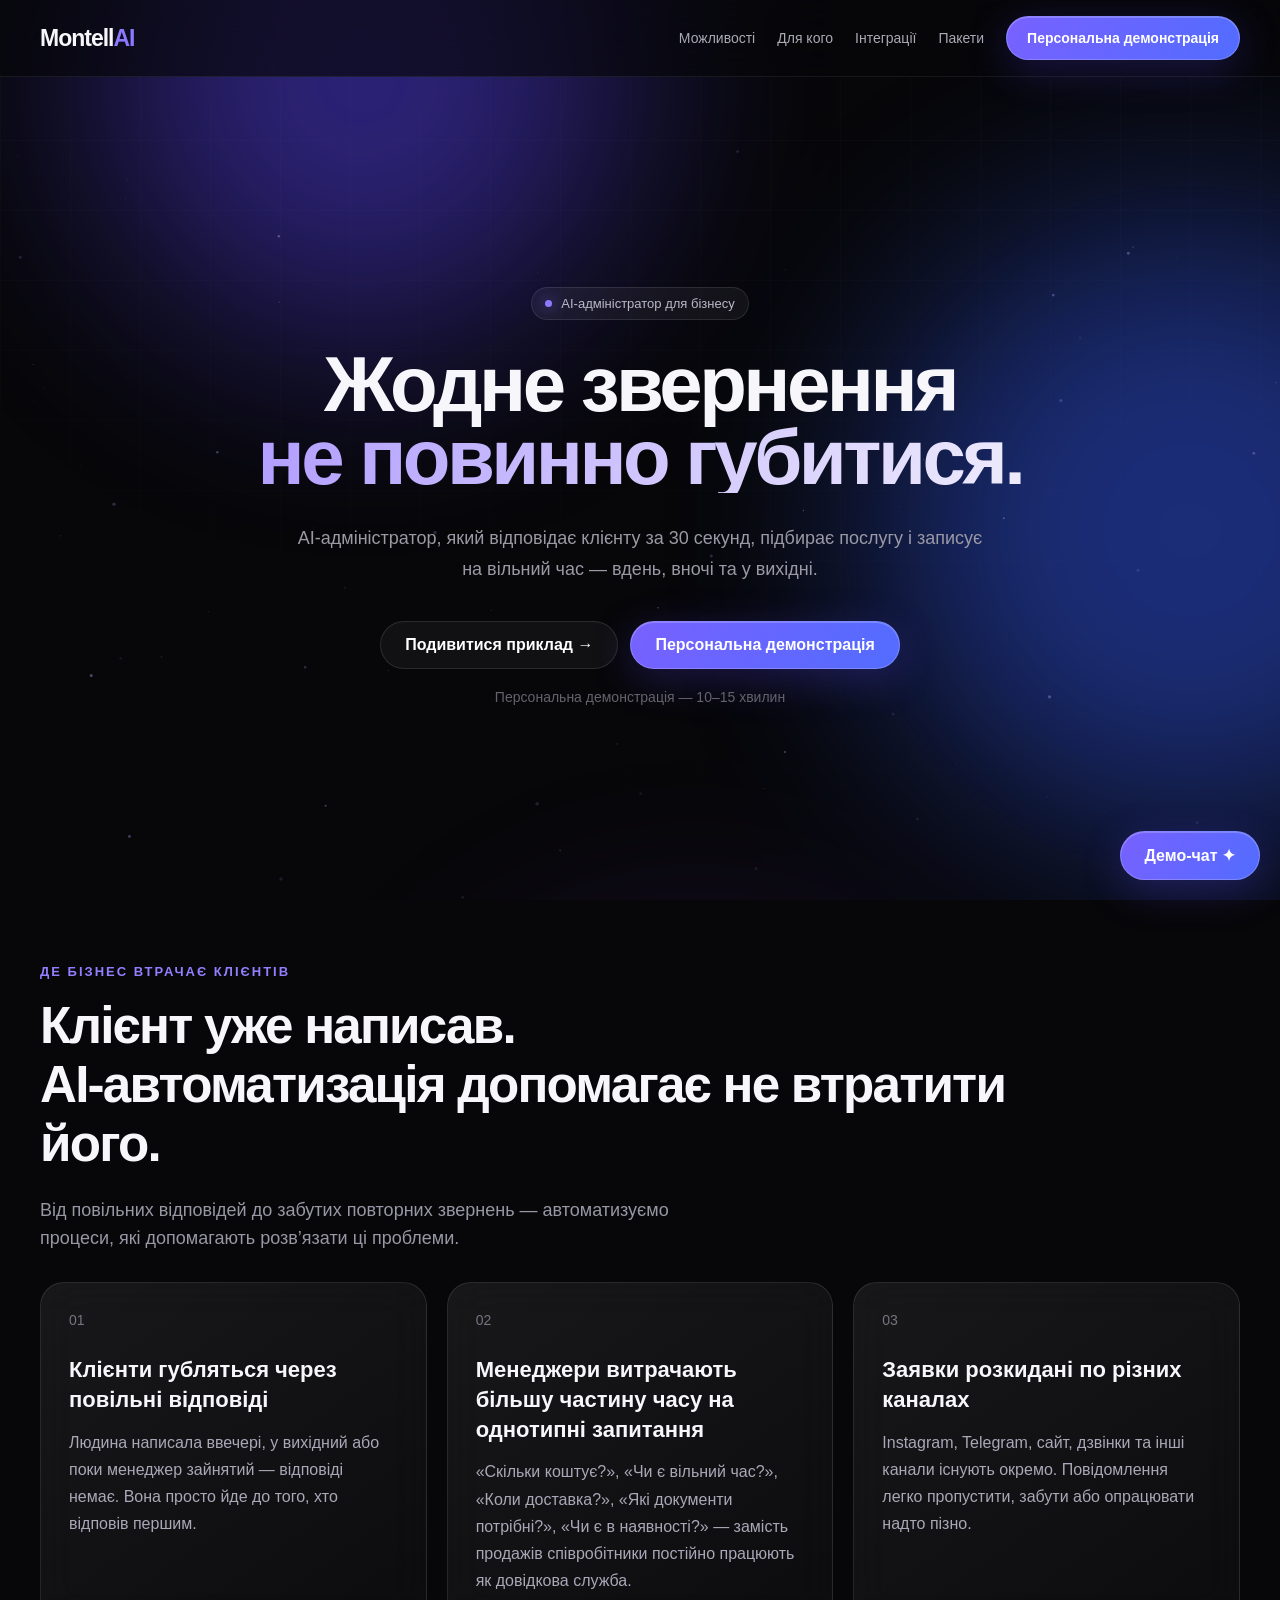
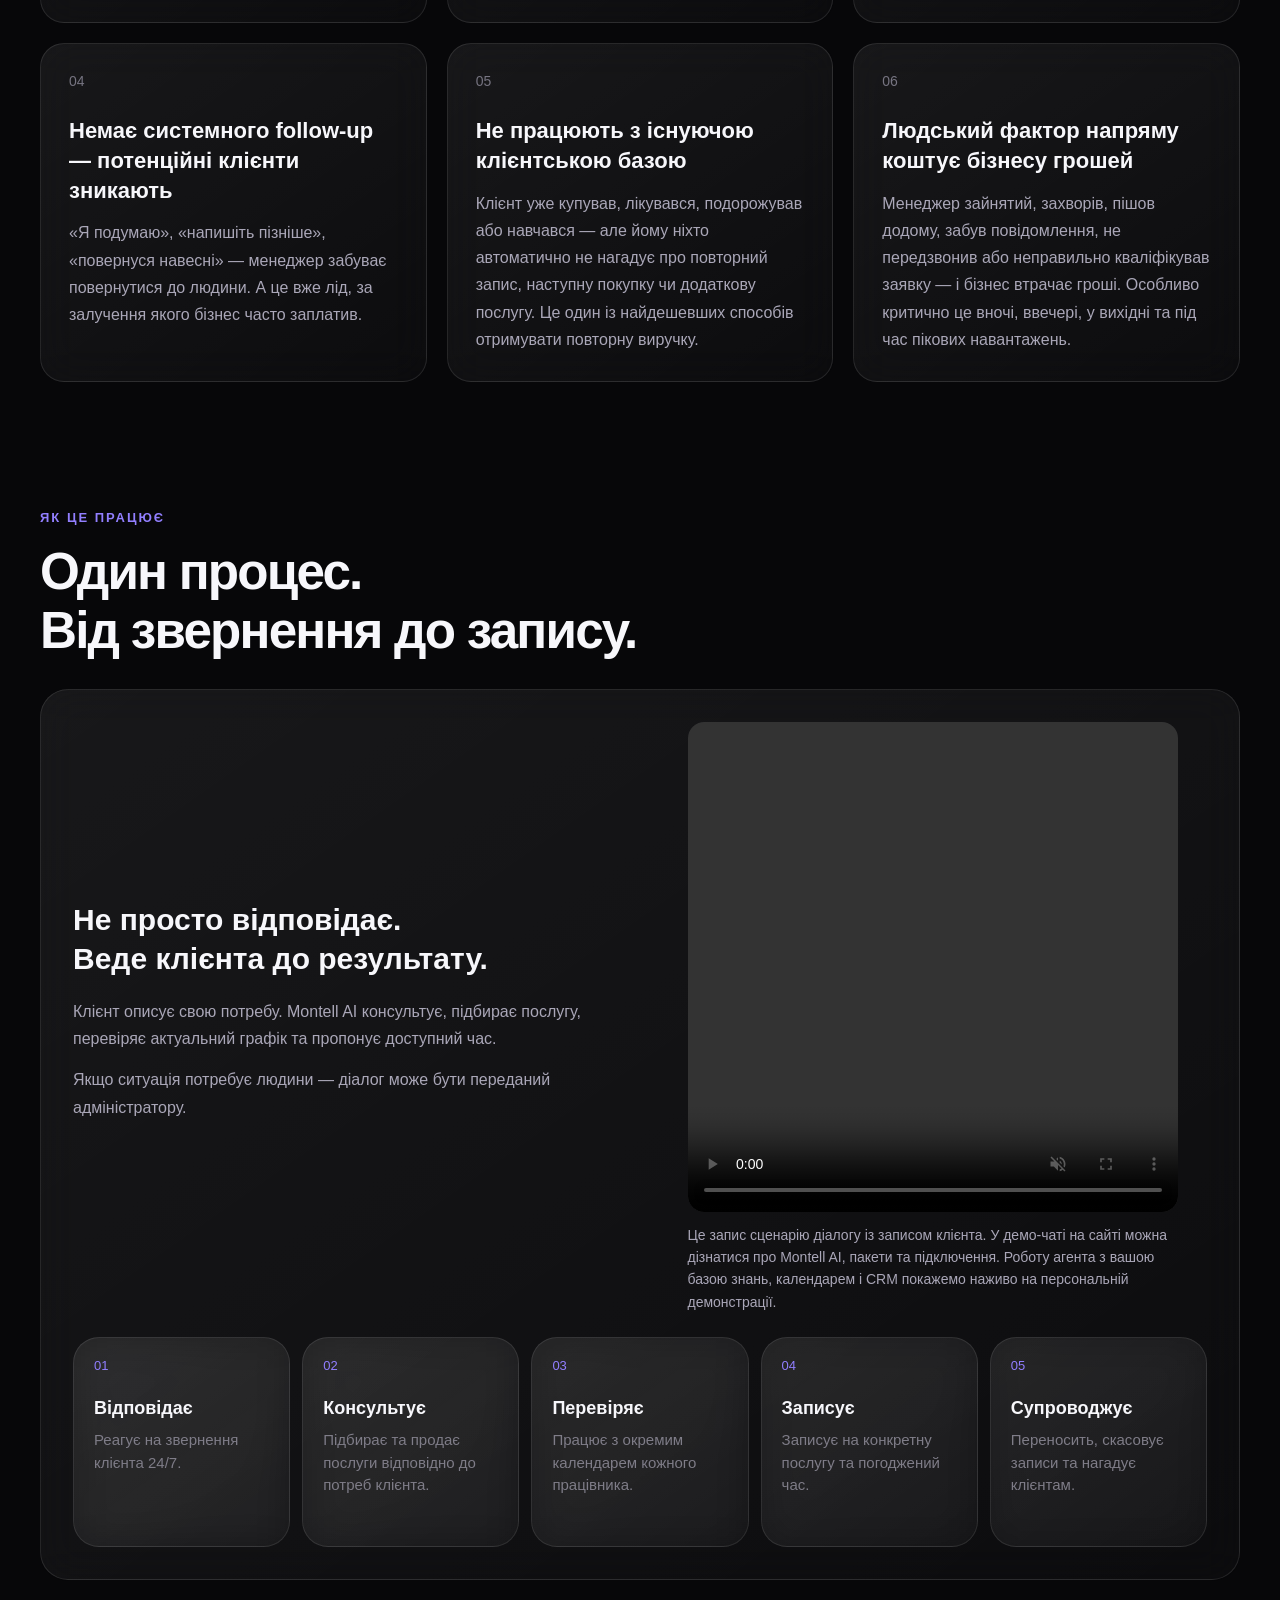
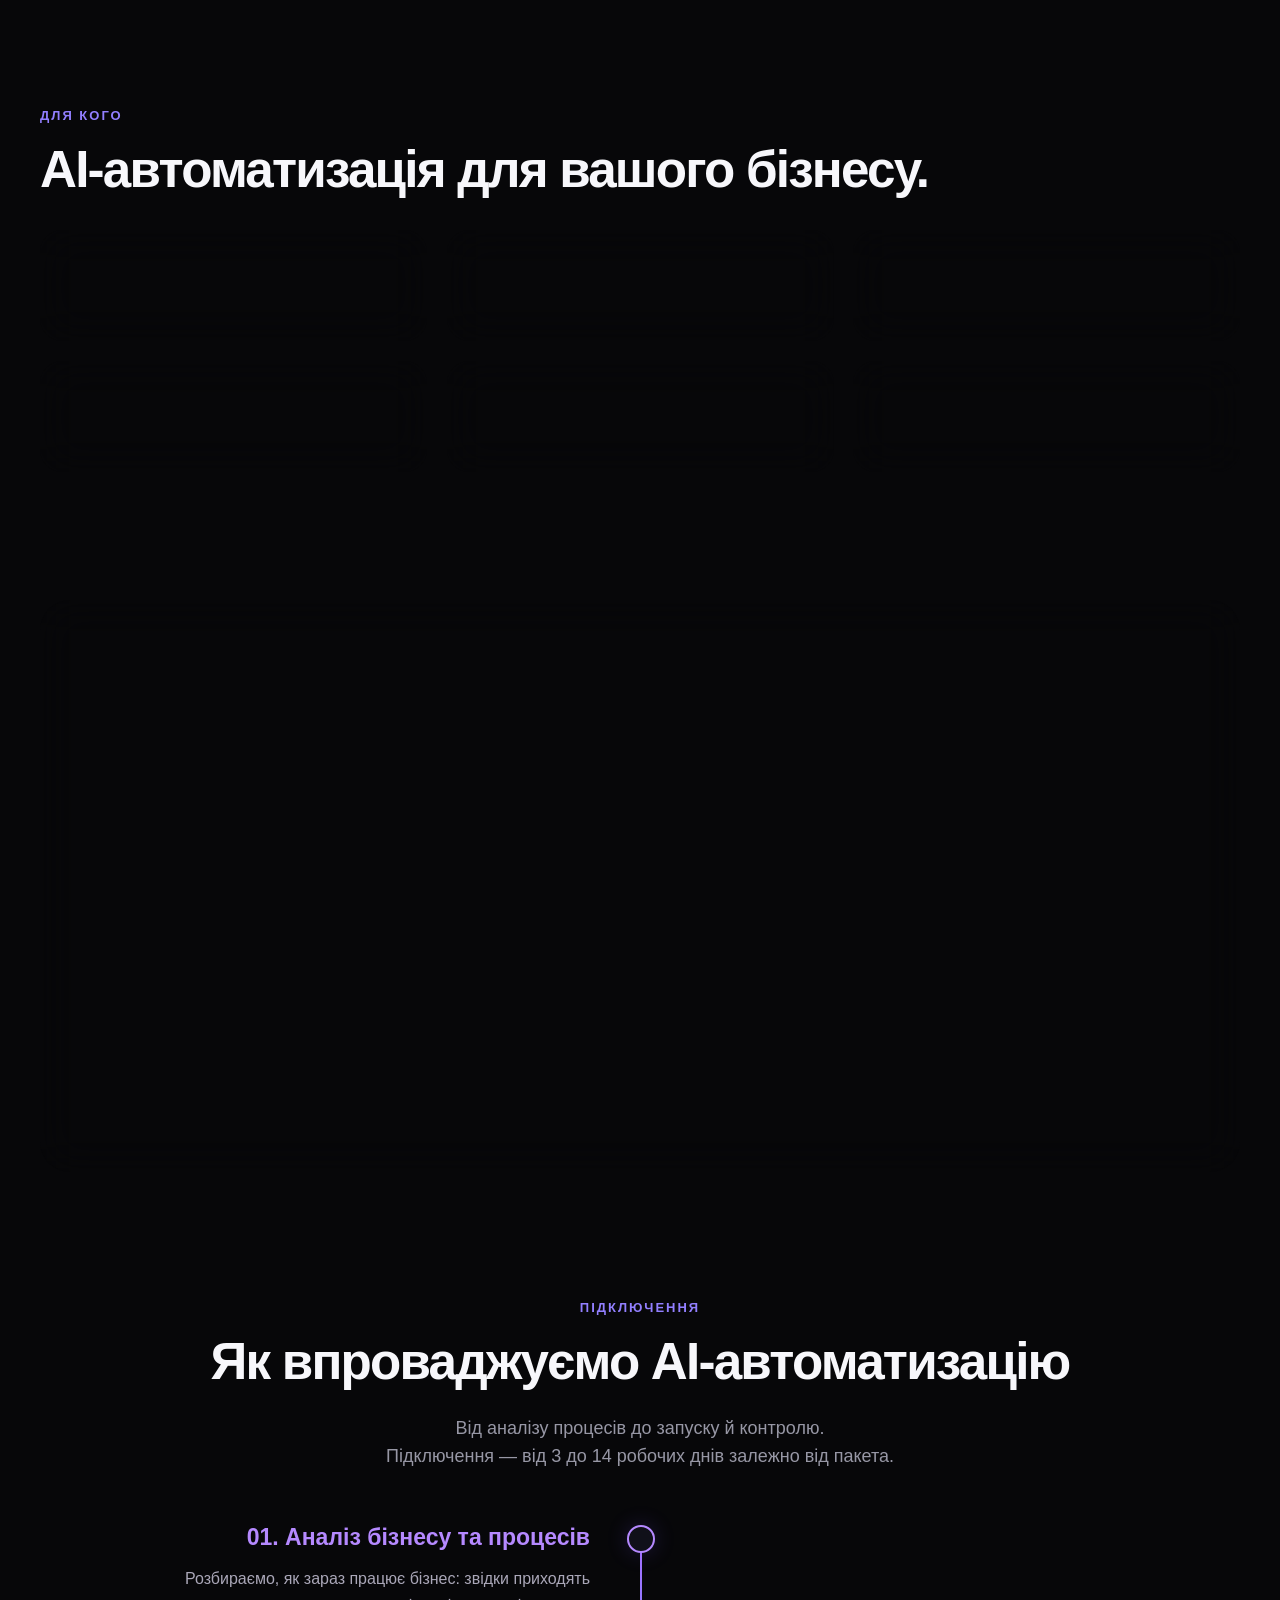
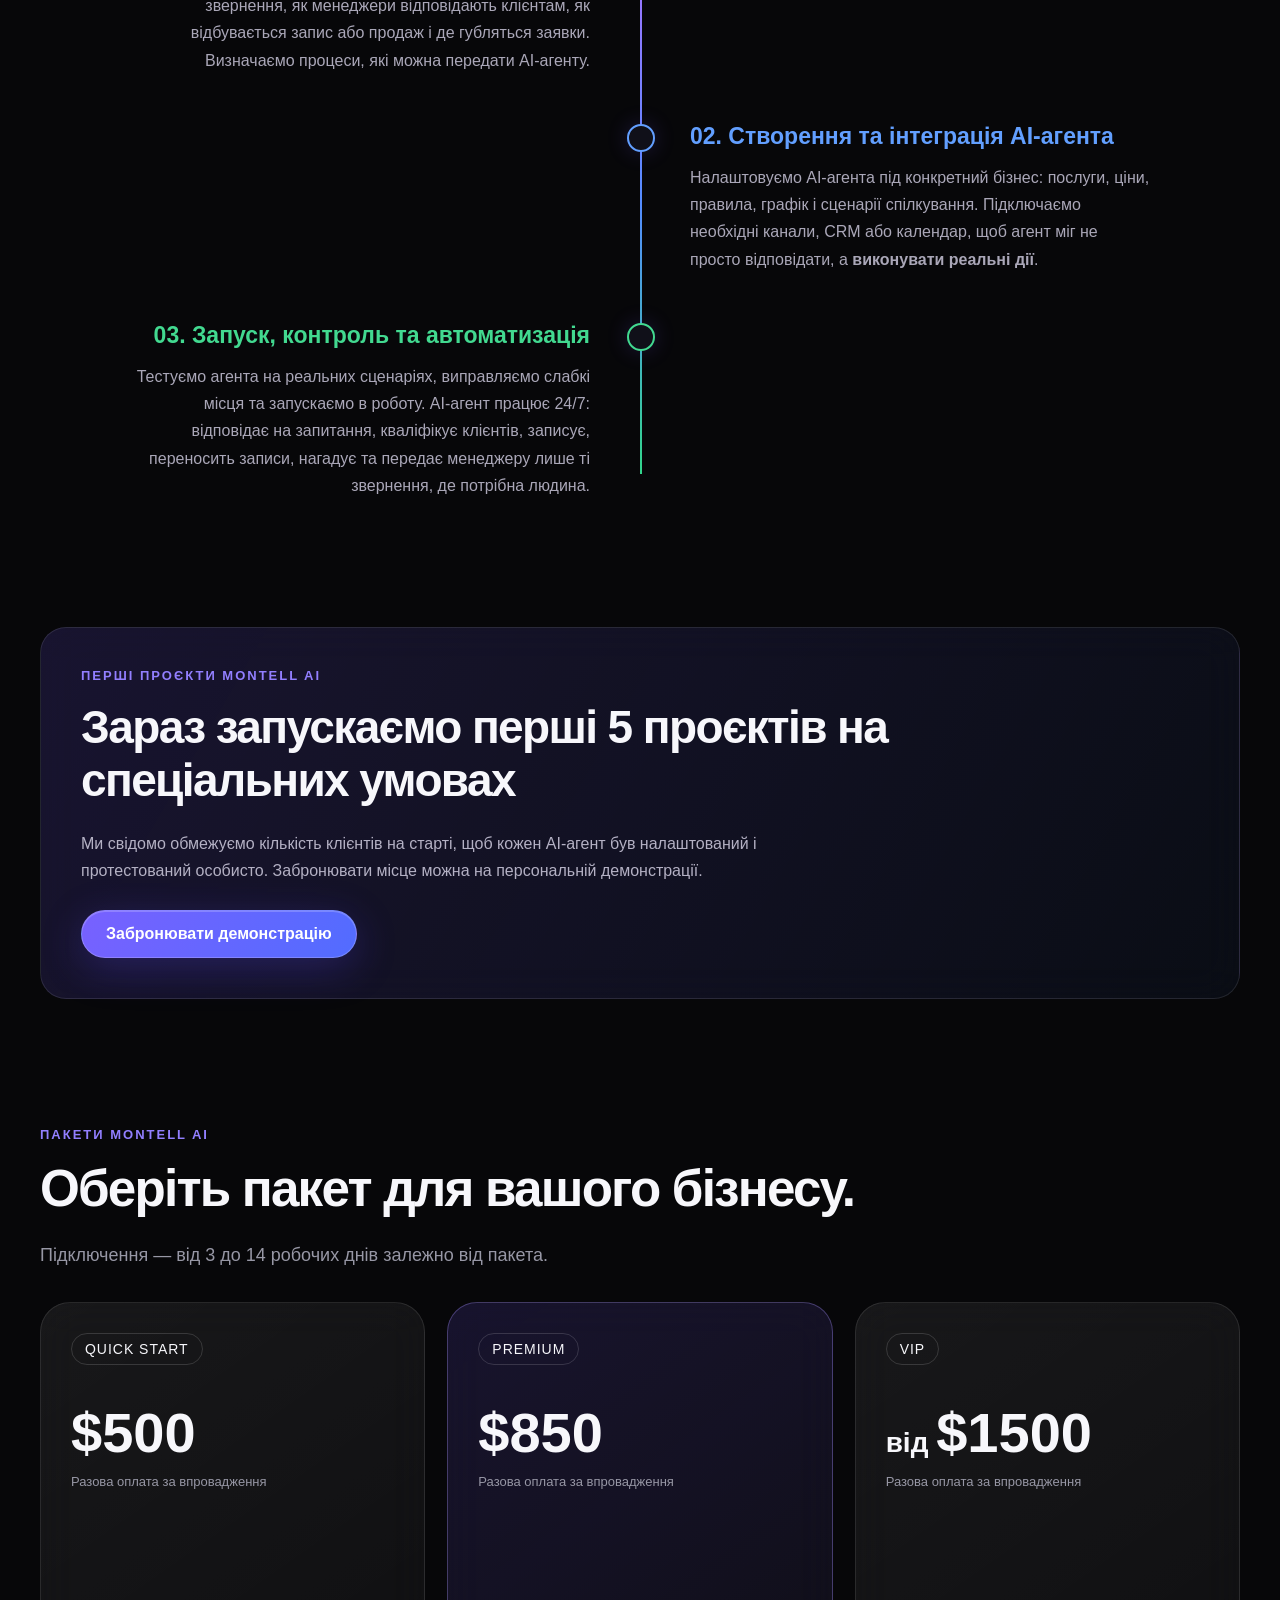
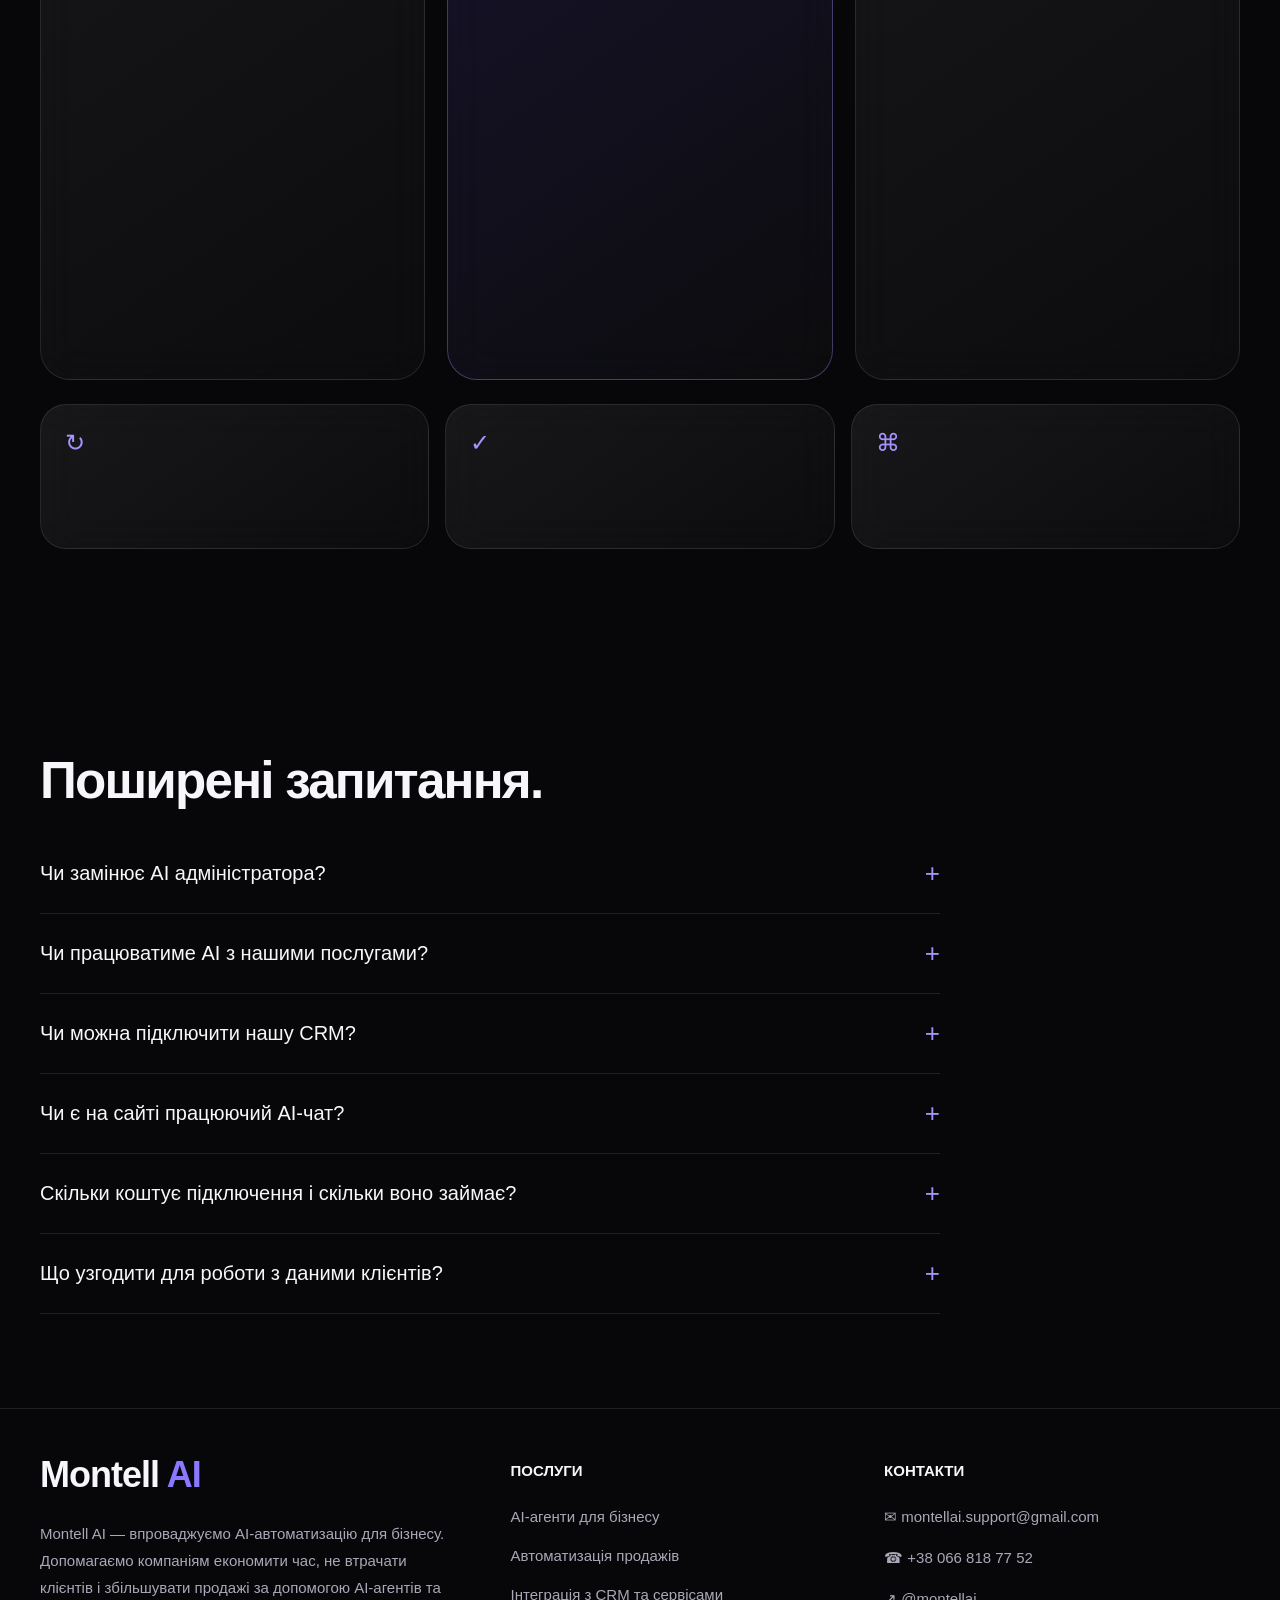
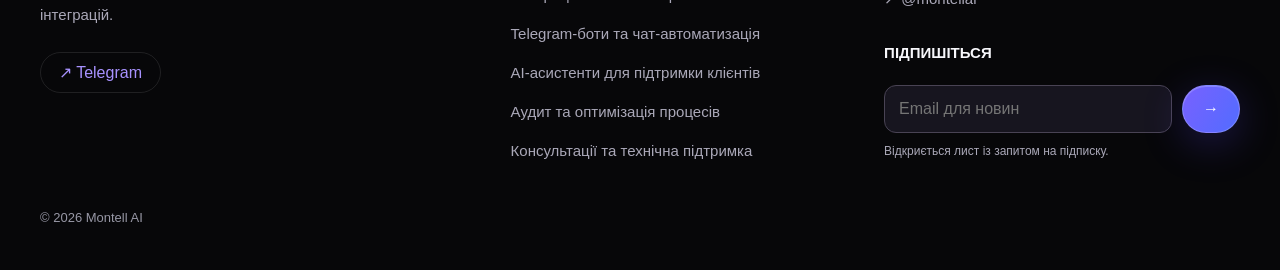
==== montell-ai/montell-ai/index.html @ 38a6b4f1 "Add files via upload" ====
<!DOCTYPE html>
<html lang="uk">
<head>
  <meta charset="UTF-8" />
  <meta name="viewport" content="width=device-width, initial-scale=1.0" />
  <title>Montell AI — AI-адміністратор для бізнесу</title>

  <meta
    name="description"
    content="Montell AI автоматизує комунікацію з клієнтами, працює з розкладом та допомагає доводити звернення до запису 24/7."
  />

  <style>
    :root {
      --bg: #070709;
      --card: rgba(255,255,255,.045);
      --card-hover: rgba(255,255,255,.07);
      --stroke: rgba(255,255,255,.10);

      --text: #f7f7fb;
      --muted: #9797a5;

      --purple: #765cff;
      --purple2: #a892ff;
      --blue: #4d8cff;

      --max: 1200px;
    }

    * {
      margin: 0;
      padding: 0;
      box-sizing: border-box;
    }

    html {
      scroll-behavior: smooth;
    }

    body {
      background: var(--bg);
      color: var(--text);
      font-family:
        Inter,
        -apple-system,
        BlinkMacSystemFont,
        "Segoe UI",
        sans-serif;
      overflow-x: hidden;
    }

    a {
      color: inherit;
      text-decoration: none;
    }

    button,
    input {
      font: inherit;
    }

    .container {
      width: min(var(--max), calc(100% - 40px));
      margin: 0 auto;
    }

    /* =========================
       BACKGROUND
    ========================= */

    .page-bg {
      position: fixed;
      inset: 0;
      pointer-events: none;
      overflow: hidden;
      z-index: -10;
    }

    .grid {
      position: absolute;
      inset: 0;

      background-image:
        linear-gradient(rgba(255,255,255,.025) 1px, transparent 1px),
        linear-gradient(90deg, rgba(255,255,255,.025) 1px, transparent 1px);

      background-size: 70px 70px;

      mask-image: linear-gradient(
        to bottom,
        rgba(0,0,0,.8),
        rgba(0,0,0,.2) 70%,
        transparent
      );
    }

    .orb {
      position: absolute;
      border-radius: 50%;
      filter: blur(110px);
      opacity: .45;
      animation: float 10s ease-in-out infinite alternate;
    }

    .orb.one {
      width: 520px;
      height: 520px;
      top: -180px;
      left: 8%;
      background: #5b45ff;
    }

    .orb.two {
      width: 620px;
      height: 620px;
      right: -220px;
      top: 220px;
      background: #355dff;
      animation-delay: -3s;
    }

    .orb.three {
      width: 500px;
      height: 500px;
      left: 35%;
      top: 950px;
      background: #8c43ff;
      opacity: .19;
    }

    @keyframes float {
      from {
        transform: translate3d(0,0,0) scale(1);
      }

      to {
        transform: translate3d(60px,40px,0) scale(1.08);
      }
    }

    #particles {
      position: absolute;
      inset: 0;
    }

    /* =========================
       NAV
    ========================= */

    nav {
      position: fixed;
      width: 100%;
      top: 0;
      z-index: 100;

      background: rgba(7,7,10,.65);
      backdrop-filter: blur(20px);

      border-bottom: 1px solid rgba(255,255,255,.07);
    }

    .nav-inner {
      height: 76px;

      display: flex;
      align-items: center;
      justify-content: space-between;
    }

    .logo {
      font-weight: 700;
      font-size: 23px;
      letter-spacing: -1px;
    }

    .logo span {
      color: #8a78ff;
    }

    .nav-links {
      display: flex;
      align-items: center;
      gap: 30px;

      font-size: 14px;
      color: #aaaab5;
    }

    .nav-links a {
      transition: .2s;
    }

    .nav-links a:hover {
      color: white;
    }

    /* =========================
       BUTTONS
    ========================= */

    .button {
      display: inline-flex;
      align-items: center;
      justify-content: center;

      padding: 14px 24px;

      border-radius: 999px;

      background: linear-gradient(
        120deg,
        #7861ff,
        #526cff
      );

      color: white;
      font-weight: 600;

      border: 1px solid rgba(255,255,255,.2);

      box-shadow:
        0 10px 40px rgba(91,70,255,.25),
        inset 0 1px rgba(255,255,255,.2);

      transition: .25s ease;
    }

    .button:hover {
      transform: translateY(-2px);
      box-shadow:
        0 15px 50px rgba(91,70,255,.4),
        inset 0 1px rgba(255,255,255,.2);
    }

    .button.ghost {
      background: rgba(255,255,255,.045);
      border: 1px solid rgba(255,255,255,.11);
      box-shadow: none;
    }

    /* =========================
       HERO
    ========================= */

    .hero {
      min-height: 100vh;

      display: flex;
      align-items: center;

      padding: 150px 0 100px;

      position: relative;
    }

    .hero-content {
      max-width: 940px;
      margin: auto;
      text-align: center;
    }

    .hero-badge {
      display: inline-flex;
      align-items: center;
      gap: 9px;

      padding: 8px 13px;

      border-radius: 999px;

      background: rgba(255,255,255,.05);
      border: 1px solid rgba(255,255,255,.1);

      color: #bbb9c8;

      font-size: 13px;

      margin-bottom: 28px;
    }

    .pulse {
      width: 7px;
      height: 7px;

      border-radius: 50%;

      background: #8e7aff;

      box-shadow: 0 0 15px #826cff;
    }

    h1 {
      font-size: clamp(56px, 8vw, 106px);
      line-height: .93;

      letter-spacing: -6px;

      margin-bottom: 30px;
    }

    .gradient {
      background:
        linear-gradient(
          100deg,
          #fff 5%,
          #b7aaff 45%,
          #7999ff 75%,
          #fff 100%
        );

      -webkit-background-clip: text;
      color: transparent;
    }

    .hero-sub {
      max-width: 700px;
      margin: 0 auto 36px;

      color: #9a99a5;

      font-size: 20px;
      line-height: 1.55;
    }

    .hero-actions {
      display: flex;
      justify-content: center;
      gap: 12px;
      flex-wrap: wrap;
    }

    .hero-note {
      margin-top: 20px;

      font-size: 13px;

      color: #64636d;
    }

    /* =========================
       METRICS
    ========================= */

    .metrics {
      padding: 10px 0 100px;
    }

    .metrics-grid {
      display: grid;
      grid-template-columns: repeat(4, 1fr);

      border: 1px solid var(--stroke);

      border-radius: 26px;

      overflow: hidden;

      background: rgba(255,255,255,.025);
      backdrop-filter: blur(20px);
    }

    .metric {
      padding: 28px;

      border-right: 1px solid var(--stroke);
    }

    .metric:last-child {
      border-right: none;
    }

    .metric strong {
      display: block;

      font-size: 28px;
      margin-bottom: 7px;
    }

    .metric span {
      color: var(--muted);
      font-size: 14px;
    }

    /* =========================
       SECTIONS
    ========================= */

    section {
      padding: 115px 0;
    }

    .kicker {
      color: #927fff;

      font-size: 13px;
      font-weight: 600;

      text-transform: uppercase;
      letter-spacing: 2px;

      margin-bottom: 18px;
    }

    h2 {
      font-size: clamp(40px,5.5vw,68px);

      line-height: 1;

      letter-spacing: -3px;

      max-width: 820px;

      margin-bottom: 23px;
    }

    .lead {
      color: var(--muted);

      max-width: 700px;

      font-size: 18px;
      line-height: 1.55;

      margin-bottom: 55px;
    }

    /* =========================
       GLASS CARDS
    ========================= */

    .glass {
      background:
        linear-gradient(
          145deg,
          rgba(255,255,255,.07),
          rgba(255,255,255,.025)
        );

      border: 1px solid rgba(255,255,255,.1);

      backdrop-filter: blur(20px);

      border-radius: 26px;
    }

    .problem-grid {
      display: grid;
      grid-template-columns: repeat(3,1fr);
      gap: 16px;
    }

    .problem-card {
      padding: 30px;

      min-height: 300px;

      transition: .25s ease;
    }



    .number {
      color: #777582;

      font-size: 13px;

      margin-bottom: 85px;
    }

    .problem-card h3 {
      font-size: 24px;
      letter-spacing: -1px;

      margin-bottom: 12px;
    }

    .problem-card p {
      color: #898793;
      line-height: 1.6;
    }

    /* =========================
       AI AGENT SHOWCASE
    ========================= */

    .agent-showcase {
      display: grid;
      grid-template-columns: 1fr 1fr;

      min-height: 550px;

      overflow: hidden;
    }

    .agent-copy {
      padding: 55px;
    }

    .agent-copy h3 {
      font-size: 42px;

      letter-spacing: -2px;

      margin-bottom: 20px;
    }

    .agent-copy p {
      color: #8d8b98;

      line-height: 1.6;

      font-size: 17px;
    }

    .chat-side {
      position: relative;

      display: flex;
      align-items: center;
      justify-content: center;

      min-height: 520px;

      border-left: 1px solid var(--stroke);

      background:
        radial-gradient(
          circle at center,
          rgba(110,81,255,.13),
          transparent 60%
        );
    }

    .chat-window {
      width: 85%;

      padding: 20px;

      border-radius: 22px;

      background: rgba(8,8,13,.75);

      border: 1px solid rgba(255,255,255,.1);

      box-shadow: 0 30px 70px rgba(0,0,0,.35);
    }

    .chat-head {
      display: flex;
      gap: 12px;
      align-items: center;

      padding-bottom: 18px;

      border-bottom: 1px solid #23232c;
    }

    .avatar {
      width: 38px;
      height: 38px;

      display: grid;
      place-items: center;

      border-radius: 12px;

      background:
        linear-gradient(
          135deg,
          #7056ff,
          #497dff
        );
    }

    .chat-head strong {
      display: block;
      font-size: 14px;
    }

    .chat-head span {
      color: #72717c;
      font-size: 12px;
    }

    .messages {
      padding-top: 22px;

      display: flex;
      flex-direction: column;
      gap: 14px;
    }

    .message {
      padding: 13px 15px;

      max-width: 84%;

      border-radius: 16px;

      line-height: 1.45;

      font-size: 14px;
    }

    .message.user {
      margin-left: auto;

      background: #725cff;
    }

    .message.ai {
      background: rgba(255,255,255,.07);

      border: 1px solid rgba(255,255,255,.06);
    }

    /* =========================
       FLOW
    ========================= */

    .flow-grid {
      display: grid;
      grid-template-columns: repeat(5,1fr);
      gap: 12px;
    }

    .flow-card {
      padding: 25px;

      min-height: 230px;
    }

    .flow-card .number {
      margin-bottom: 60px;
      color: #927fff;
    }

    .flow-card strong {
      display: block;

      margin-bottom: 10px;

      font-size: 18px;
    }

    .flow-card span {
      color: #7f7d88;

      font-size: 14px;
      line-height: 1.5;
    }

    /* =========================
       INDUSTRIES
    ========================= */

    .industry-list {
      border-top: 1px solid var(--stroke);
    }

    .industry {
      padding: 29px 4px;

      display: flex;
      align-items: center;
      justify-content: space-between;

      border-bottom: 1px solid var(--stroke);

      transition: .2s;
    }

    .industry:hover {
      padding-left: 15px;
    }

    .industry-name {
      font-size: 28px;
      letter-spacing: -1px;
    }

    .industry-arrow {
      color: #8f7bff;
      font-size: 26px;
    }

    /* =========================
       INTEGRATIONS
    ========================= */

    .integration-grid {
      display: grid;
      grid-template-columns: repeat(3,1fr);

      gap: 14px;
    }

    .integration {
      padding: 25px;

      display: flex;
      align-items: center;

      gap: 15px;
    }

    .integration-icon {
      width: 42px;
      height: 42px;

      display: grid;
      place-items: center;

      border-radius: 12px;

      background: rgba(255,255,255,.06);
    }

    /* =========================
       CTA
    ========================= */

    .cta {
      position: relative;
      overflow: hidden;

      padding: 100px 40px;

      text-align: center;

      border-radius: 36px;

      border: 1px solid rgba(255,255,255,.12);

      background:
        linear-gradient(
          180deg,
          rgba(103,79,255,.16),
          rgba(20,18,33,.42)
        );
    }

    .cta::before {
      content: "";

      position: absolute;

      width: 700px;
      height: 350px;

      top: -280px;
      left: 50%;

      transform: translateX(-50%);

      background: #7358ff;

      filter: blur(120px);

      opacity: .45;
    }

    .cta > * {
      position: relative;
    }

    .cta h2 {
      margin: 0 auto 22px;
    }

    .cta p {
      color: #9996a7;

      max-width: 560px;
      margin: 0 auto 32px;

      font-size: 18px;
    }

    /* =========================
       FAQ
    ========================= */

    .faq {
      max-width: 900px;
    }

    .faq-item {
      border-bottom: 1px solid var(--stroke);
    }

    .faq-q {
      padding: 25px 0;

      display: flex;
      align-items: center;
      justify-content: space-between;

      cursor: pointer;

      font-size: 20px;
    }

    .faq-a {
      max-height: 0;

      overflow: hidden;

      color: #888692;

      line-height: 1.6;

      transition: .35s ease;
    }

    .faq-item.active .faq-a {
      max-height: 200px;

      padding-bottom: 25px;
    }

    /* =========================
       FOOTER
    ========================= */

    footer {
      margin-top: 100px;

      padding: 45px 0;

      border-top: 1px solid var(--stroke);
    }

    .footer-inner {
      display: flex;
      align-items: center;
      justify-content: space-between;

      color: #696772;

      font-size: 14px;
    }

    /* =========================
       RESPONSIVE
    ========================= */

    @media(max-width:900px) {

      .nav-links a:not(.button) {
        display: none;
      }

      .metrics-grid {
        grid-template-columns: 1fr 1fr;
      }

      .metric:nth-child(2) {
        border-right: none;
      }

      .problem-grid {
        grid-template-columns: 1fr;
      }

      .agent-showcase {
        grid-template-columns: 1fr;
      }

      .chat-side {
        border-left: none;
        border-top: 1px solid var(--stroke);
      }

      .flow-grid {
        grid-template-columns: 1fr 1fr;
      }

      .integration-grid {
        grid-template-columns: 1fr 1fr;
      }

      h1 {
        letter-spacing: -4px;
      }

    }

    @media(max-width:600px) {

      .container {
        width: min(var(--max), calc(100% - 28px));
      }

      section {
        padding: 85px 0;
      }

      .hero {
        padding-top: 130px;
      }

      h1 {
        font-size: 55px;
        letter-spacing: -3px;
      }

      .metrics-grid {
        grid-template-columns: 1fr;
      }

      .metric {
        border-right: none;
        border-bottom: 1px solid var(--stroke);
      }

      .flow-grid,
      .integration-grid {
        grid-template-columns: 1fr;
      }

      .agent-copy {
        padding: 32px;
      }

      .industry-name {
        font-size: 21px;
      }

      .footer-inner {
        flex-direction: column;
        align-items: flex-start;
        gap: 12px;
      }

    }
  /* Content and accessibility refinements */ h1 .gradient{display:block;background:linear-gradient(110deg,#a892ff,#f7f7fb);background-clip:text;-webkit-background-clip:text;color:transparent}
h1{font-size:clamp(44px,6.2vw,84px);letter-spacing:-.045em} .hero{padding-top:145px;padding-bottom:70px} .hero-content{max-width:1000px}.hero-note{font-size:14px}.metric strong{font-size:clamp(22px,2.5vw,36px)}.video-caption{padding:18px;color:#aaa7ba;font-size:14px;line-height:1.6}.integration{display:block}.integration h3{font-size:24px;margin-bottom:14px}.integration p{font-size:16px;color:#aaa7ba;line-height:1.6;margin:16px 0}.status{color:#a892ff;font-size:14px}.faq-item summary{padding:24px 0;font-size:20px;cursor:pointer}.faq-item p{color:#aaa7ba;line-height:1.7;padding-bottom:24px}#brief-form{max-width:650px;margin:30px auto 0;text-align:left;display:grid;gap:20px}label{display:grid;gap:9px;font-size:16px}input,textarea{font:inherit;color:#f7f7fb;background:#17151f;border:1px solid #494354;border-radius:12px;padding:14px;width:100%}textarea{min-height:110px;resize:vertical}.cta .form-note{font-size:14px;margin:0;line-height:1.6;color:#aaa7ba}.button{cursor:pointer}a:focus-visible,button:focus-visible,summary:focus-visible,input:focus-visible,textarea:focus-visible{outline:3px solid #a892ff;outline-offset:5px}section{scroll-margin-top:85px}@media(max-width:600px){.hero{padding-top:115px}h1{font-size:46px;letter-spacing:-2px}.hero-actions{flex-wrap:wrap}.cta{padding:32px 20px}.integration-grid{grid-template-columns:1fr}}@media(prefers-reduced-motion:reduce){html{scroll-behavior:auto}*,*::before,*::after{animation:none!important;transition:none!important}#particles{display:none}}
.packages{display:grid;grid-template-columns:repeat(3,minmax(0,1fr));gap:24px;margin-top:40px;align-items:stretch}.package{padding:36px;border-radius:24px;min-height:235px;display:flex;flex-direction:column;justify-content:flex-end}.package h3{font-size:28px;margin-bottom:auto;padding-bottom:28px}.package-price{font-size:clamp(40px,5vw,64px);font-weight:750;line-height:1.15;margin:0;color:#f7f7fb}.old-price{font-size:24px;color:#b4aec6;margin:0 0 8px}.old-price del{text-decoration-thickness:2px}.package-featured{border-color:#a892ff;background:linear-gradient(145deg,rgba(118,92,255,.19),rgba(255,255,255,.045))}.provider{margin-top:24px;color:#aaa7ba;font-size:16px}.sr-only{position:absolute;width:1px;height:1px;padding:0;margin:-1px;overflow:hidden;clip:rect(0,0,0,0);white-space:nowrap;border:0}@media(max-width:700px){.packages{grid-template-columns:1fr}.package{min-height:190px}.package-price{font-size:48px}}

/* Shared frosted-card hover treatment */
.glass{position:relative;isolation:isolate;transition:transform .38s cubic-bezier(.2,.75,.25,1),border-color .38s ease,box-shadow .38s ease;}
.glass::before,.glass::after{content:"";position:absolute;inset:0;border-radius:inherit;pointer-events:none;z-index:-1;opacity:0;transition:opacity .4s ease,transform .6s cubic-bezier(.2,.75,.25,1);}
.glass::before{background:radial-gradient(ellipse at 15% 0%,rgba(168,146,255,.22),transparent 65%);}
.glass::after{inset:1px;background:linear-gradient(115deg,transparent 15%,rgba(255,255,255,.075) 40%,rgba(168,146,255,.11) 48%,transparent 75%);transform:scaleX(.94);}
.glass .number{transition:color .35s ease;}
@media(hover:hover) and (pointer:fine){
 .glass:hover{transform:translateY(-7px);border-color:rgba(168,146,255,.65);box-shadow:0 18px 45px -22px rgba(0,0,0,.8),0 0 30px -14px rgba(118,92,255,.65),inset 0 1px 0 rgba(255,255,255,.1);}
 .glass:hover::before,.glass:hover::after{opacity:1;transform:scaleX(1);}
 .glass:hover .number{color:#c2b3ff;}
 .agent-showcase.glass:hover{transform:translateY(-3px);}
}
.glass:focus-within{border-color:rgba(168,146,255,.65);box-shadow:0 0 0 2px rgba(168,146,255,.16);}
@media(prefers-reduced-motion:reduce){.glass,.glass::before,.glass::after,.glass .number{transition:none!important;}.glass:hover,.agent-showcase.glass:hover{transform:none;}.glass::after{transform:none;}}


/* September content revision */
section{padding:64px 0}h2{font-size:clamp(32px,4vw,52px);line-height:1.15;max-width:1000px;letter-spacing:-.035em}.hero{padding:140px 0 48px}.hero h1{font-size:clamp(42px,6.1vw,78px)}.hero-tagline{font-size:clamp(21px,2.5vw,30px);color:#c4b5ff;margin:22px 0 16px}.hero-sub{font-size:18px;line-height:1.7}.hero-note{font-size:14px}.lead{margin-bottom:28px}.nav-links{gap:22px}.nav-links .button{font-size:14px;padding:13px 20px}.pain-grid,.business-grid{display:grid;grid-template-columns:repeat(3,minmax(0,1fr));gap:20px;margin-top:30px}.pain-card{padding:28px;border-radius:24px}.pain-card h3{font-size:22px;line-height:1.35;margin:26px 0 14px}.pain-card p,.business-card p,.solution-top p,.integration-card p,.timeline p{font-size:16px;line-height:1.7;color:#aaa7b8}.pain-card .number{font-size:14px}.solution-combined{padding:32px;border-radius:28px;margin-top:28px}.solution-top{display:grid;grid-template-columns:1fr 1fr;gap:36px;align-items:center}.solution-top h3{font-size:30px;line-height:1.3;margin:0 0 20px}.solution-top p{margin:14px 0}.demo-media video{width:100%;aspect-ratio:16/9;display:block;border-radius:16px;background:#0b0b10}.demo-media p{font-size:14px}.solution-combined .flow-grid{margin-top:24px;gap:12px}.solution-combined .flow-card{padding:20px;min-height:210px}.solution-combined .flow-card .number{margin-bottom:25px}.solution-combined .flow-card strong{font-size:18px}.solution-combined .flow-card span{font-size:15px}.business-card{padding:25px;border-radius:22px}.business-card h3{font-size:21px;margin-bottom:8px}.business-card p{margin:0}.integration-panel{padding:32px;border-radius:30px}.integration-panel h2{font-size:36px}.teal-text{color:#52c5d5}.integration-panel .kicker{color:#53d58c}.integration-intro{display:flex;align-items:center;gap:36px;justify-content:space-between;margin:22px 0 28px}.integration-intro p{max-width:770px;color:#b7b5c5;font-size:17px;line-height:1.7}.integration-intro .button{flex-shrink:0}.integration-cards{display:grid;grid-template-columns:repeat(4,minmax(0,1fr));gap:14px}.integration-card{padding:22px;border-radius:22px}.integration-card h3{font-size:19px;line-height:1.4;margin-bottom:16px}.integration-card p{font-size:15px}.center-title{text-align:center}.center-title h2,.center-title .lead{margin-left:auto;margin-right:auto}.center-title .lead{margin-top:20px}.timeline{position:relative;max-width:1020px;margin:50px auto 0}.timeline::before{content:'';position:absolute;left:50%;top:14px;bottom:25px;width:2px;background:linear-gradient(#a970ff,#548cff,#32d58b)}.timeline-step{position:relative;display:grid;grid-template-columns:1fr 1fr;column-gap:100px;padding:0 0 46px}.timeline-step:last-child{padding-bottom:0}.timeline-step>div{grid-column:1;text-align:right}.timeline-step:nth-child(2)>div{grid-column:2;text-align:left}.timeline-step h3{font-size:23px;line-height:1.4;color:#b589ff;margin-bottom:12px}.timeline-step:nth-child(2) h3{color:#629fff}.timeline-step:nth-child(3) h3{color:#42d990}.timeline-dot{position:absolute;left:calc(50% - 13px);top:4px;width:28px;height:28px;border-radius:50%;border:2px solid #b589ff;background:#101019;box-shadow:0 0 22px #765cff33}.timeline-step:nth-child(2) .timeline-dot{border-color:#629fff}.timeline-step:nth-child(3) .timeline-dot{border-color:#42d990}.plan-grid{display:grid;grid-template-columns:repeat(3,minmax(0,1fr));gap:22px;margin-top:32px}.plan-card{padding:30px;border-radius:30px;display:flex;flex-direction:column}.plan-label{align-self:flex-start;border:1px solid #ffffff25;border-radius:30px;padding:7px 13px;font-size:14px;letter-spacing:.07em;text-transform:uppercase}.plan-cost{min-height:104px;display:flex;flex-direction:column;justify-content:flex-end;margin:20px 0}.plan-cost strong{font-size:56px;line-height:1.1}.plan-cost del{color:#aaa7ba;font-size:23px;margin-bottom:6px}.plan-description{font-size:17px;line-height:1.65;color:#bcb9c9;min-height:90px}.plan-card ul{list-style:none;padding:0;margin:22px 0 36px;flex:1}.plan-card li{position:relative;padding-left:23px;margin-bottom:15px;font-size:15px;line-height:1.6;color:#c6c2d2}.plan-card li::before{content:'✓';position:absolute;left:0;color:#45d6b0}.plan-card .button{width:100%;justify-content:center;font-size:15px;padding:15px}.plan-accent{background:linear-gradient(145deg,#765cff27,#ffffff06);border-color:#a892ff55}.solution-combined:hover,.integration-panel:hover{transform:none!important}.solution-combined::after,.integration-panel::after{display:none}footer{margin-top:30px}dialog{background:#181422;color:#fff;border:1px solid #a892ff;border-radius:24px;padding:32px;max-width:440px;width:calc(100% - 32px);margin:auto}dialog::backdrop{background:#0009}dialog h3{margin-bottom:16px}dialog p{line-height:1.6;margin-bottom:22px}
@media(max-width:1000px){.pain-grid{grid-template-columns:repeat(2,minmax(0,1fr))}.integration-cards{grid-template-columns:repeat(2,minmax(0,1fr))}.integration-intro{align-items:flex-start;flex-direction:column}.solution-combined .flow-grid{grid-template-columns:repeat(3,minmax(0,1fr))}.plan-card{padding:23px}.nav-links a:not(.button){display:none}}
@media(max-width:700px){section{padding:40px 0}.hero{padding-top:115px}.hero h1{font-size:44px}.hero-actions{flex-direction:column;align-items:stretch}.hero-actions .button{justify-content:center}.nav-links .button{font-size:12px;padding:11px 12px}.logo{font-size:24px}.pain-grid,.business-grid,.plan-grid,.solution-top{grid-template-columns:1fr}.integration-cards{grid-template-columns:1fr}.solution-combined,.integration-panel{padding:20px}.solution-combined .flow-grid{grid-template-columns:1fr}.flow-card{min-height:0!important}.integration-panel h2{font-size:30px}.timeline::before{left:13px}.timeline-step{display:block;padding:0 0 34px 52px}.timeline-step>div,.timeline-step:nth-child(2)>div{text-align:left}.timeline-dot{left:0}.timeline-step h3{font-size:21px}.plan-cost{min-height:0}.plan-description{min-height:0}.plan-card{padding:28px}.pain-card{padding:25px}}


/* Match the new chat video proportions. */
.solution-top{grid-template-columns:minmax(0,.85fr) minmax(0,1.15fr);gap:36px;align-items:center}.solution-top>div{min-width:0}.demo-media{width:100%;max-width:620px;justify-self:center}.demo-media video{width:100%;height:auto;aspect-ratio:1440/1440;object-fit:contain;display:block}.demo-media p{line-height:1.6;margin:12px 0 0}@media(max-width:850px){.solution-top{grid-template-columns:1fr;gap:24px}.demo-media{max-width:620px}}
/* September refinements */
.integration-panel .kicker,.teal-text{color:var(--purple2)!important}.solution-top{grid-template-columns:1fr 1fr}.demo-media{max-width:490px}.one-time{display:block;font-size:13px;color:var(--muted);margin-top:10px}.plan-cost small{font-size:.5em}.early-projects{padding:40px;background:linear-gradient(120deg,rgba(118,92,255,.16),rgba(77,140,255,.05))}.early-projects h2{font-size:clamp(30px,4vw,46px);line-height:1.15}.early-projects p{max-width:780px;color:#b4b1c4;line-height:1.7;margin:20px 0 26px}.assurance-grid{display:grid;grid-template-columns:repeat(3,minmax(0,1fr));gap:16px;margin-top:24px}.assurance-grid article{padding:24px;display:flex;gap:14px}.assurance-grid article>span{color:var(--purple2);font-size:24px}.assurance-grid h3{font-size:16px;margin-bottom:10px}.assurance-grid p{font-size:14px;line-height:1.6;color:var(--muted)}.footer-grid{display:grid;grid-template-columns:1.3fr 1fr 1.1fr;gap:50px}.footer-grid .logo{font-size:36px}.footer-grid p,.footer-grid li,.footer-grid address{font-size:15px;line-height:1.8;color:#aaa8b8}.footer-grid p{margin:24px 0}.footer-grid h3{text-transform:uppercase;font-size:15px;margin:8px 0 24px}.footer-grid ul{list-style:none;display:grid;gap:12px}.footer-grid address{font-style:normal;display:grid;gap:14px;overflow-wrap:anywhere}.social-link{display:inline-block;border:1px solid var(--stroke);padding:10px 18px;border-radius:30px;color:var(--purple2)}.subscribe-title{margin-top:32px!important}.subscribe-row{display:flex;gap:10px}.subscribe-row input{min-width:0}.subscribe-row button{padding:12px 20px}.footer-grid .subscribe-note{font-size:12px;margin:8px 0}.copyright{color:var(--muted);font-size:13px;margin-top:40px}.sr-only{position:absolute;width:1px;height:1px;overflow:hidden;clip-path:inset(50%)}.faq-item summary{list-style:none;display:flex;align-items:center;justify-content:space-between;gap:20px}.faq-item summary::-webkit-details-marker{display:none}.faq-item summary::after{content:'+';color:var(--purple2);font-size:26px;transition:transform .3s}.faq-item[open] summary::after{transform:rotate(45deg)}.faq-item{overflow:hidden}.faq-content p{padding-right:24px}
@media(max-width:850px){.solution-top{grid-template-columns:1fr}.assurance-grid{grid-template-columns:1fr}.footer-grid{grid-template-columns:1fr 1fr}.footer-grid>div:first-child{grid-column:1/-1}}@media(max-width:560px){.footer-grid{grid-template-columns:1fr;gap:28px}.early-projects{padding:26px}.demo-media{max-width:420px}}
.widget{color-scheme:dark}.widget-msg{flex-shrink:0;font-weight:400}.widget-msg span{font-weight:400}.widget-log{scrollbar-width:thin;scrollbar-color:#514778 #111019}/* Soft, staggered text entrances on scroll. */
.scroll-reveal{transition:opacity 850ms cubic-bezier(.22,1,.36,1) var(--reveal-delay,0ms),translate 850ms cubic-bezier(.22,1,.36,1) var(--reveal-delay,0ms),filter 850ms cubic-bezier(.22,1,.36,1) var(--reveal-delay,0ms)}
.reveal-pending{opacity:0;translate:0 28px;filter:blur(4px)}
@media(prefers-reduced-motion:reduce){.scroll-reveal{transition:none!important;opacity:1!important;translate:none!important;filter:none!important}}
@media print{.scroll-reveal{opacity:1!important;translate:none!important;filter:none!important}}
</style>
</head>

<body><div class="page-bg"><div class="grid"></div><div class="orb one"></div><div class="orb two"></div><div class="orb three"></div><canvas id="particles"></canvas></div>
<nav><div class="container nav-inner"><a href="#" class="logo">Montell<span>AI</span></a><div class="nav-links"><a href="#solution">Можливості</a><a href="#business">Для кого</a><a href="#integrations">Інтеграції</a><a href="#terms">Пакети</a><a class="button telegram-link" href="https://t.me/montellai" target="_blank" rel="noopener noreferrer">Персональна демонстрація</a></div></div></nav>
<main><section class="hero"><div class="container"><div class="hero-content"><div class="hero-badge"><span class="pulse"></span>AI-адміністратор для бізнесу</div><h1>Жодне звернення<br><span class="gradient">не повинно губитися.</span></h1><p class="hero-sub">AI-адміністратор, який відповідає клієнту за 30 секунд, підбирає послугу і записує на вільний час — вдень, вночі та у вихідні.</p><div class="hero-actions"><a class="button ghost" href="#solution">Подивитися приклад →</a><a class="button telegram-link" href="https://t.me/montellai" target="_blank" rel="noopener noreferrer">Персональна демонстрація</a></div><div class="hero-note">Персональна демонстрація — 10–15 хвилин</div></div></div></section>
<section id="problems"><div class="container"><div class="kicker">Де бізнес втрачає клієнтів</div><h2>Клієнт уже написав.<br>AI-автоматизація допомагає не втратити його.</h2><p class="lead">Від повільних відповідей до забутих повторних звернень — автоматизуємо процеси, які допомагають розв’язати ці проблеми.</p><div class="pain-grid"><article class="glass pain-card"><span class="number">01</span><h3>Клієнти губляться через повільні відповіді</h3><p>Людина написала ввечері, у вихідний або поки менеджер зайнятий — відповіді немає. Вона просто йде до того, хто відповів першим.</p></article><article class="glass pain-card"><span class="number">02</span><h3>Менеджери витрачають більшу частину часу на однотипні запитання</h3><p>«Скільки коштує?», «Чи є вільний час?», «Коли доставка?», «Які документи потрібні?», «Чи є в наявності?» — замість продажів співробітники постійно працюють як довідкова служба.</p></article><article class="glass pain-card"><span class="number">03</span><h3>Заявки розкидані по різних каналах</h3><p>Instagram, Telegram, сайт, дзвінки та інші канали існують окремо. Повідомлення легко пропустити, забути або опрацювати надто пізно.</p></article><article class="glass pain-card"><span class="number">04</span><h3>Немає системного follow-up — потенційні клієнти зникають</h3><p>«Я подумаю», «напишіть пізніше», «повернуся навесні» — менеджер забуває повернутися до людини. А це вже лід, за залучення якого бізнес часто заплатив.</p></article><article class="glass pain-card"><span class="number">05</span><h3>Не працюють з існуючою клієнтською базою</h3><p>Клієнт уже купував, лікувався, подорожував або навчався — але йому ніхто автоматично не нагадує про повторний запис, наступну покупку чи додаткову послугу. Це один із найдешевших способів отримувати повторну виручку.</p></article><article class="glass pain-card"><span class="number">06</span><h3>Людський фактор напряму коштує бізнесу грошей</h3><p>Менеджер зайнятий, захворів, пішов додому, забув повідомлення, не передзвонив або неправильно кваліфікував заявку — і бізнес втрачає гроші. Особливо критично це вночі, ввечері, у вихідні та під час пікових навантажень.</p></article></div></div></section>
<section id="solution"><div class="container"><div class="kicker">Як це працює</div><h2>Один процес.<br>Від звернення до запису.</h2><div class="solution-combined glass"><div class="solution-top"><div><h3>Не просто відповідає.<br>Веде клієнта до результату.</h3><p>Клієнт описує свою потребу. Montell AI консультує, підбирає послугу, перевіряє актуальний графік та пропонує доступний час.</p><p>Якщо ситуація потребує людини — діалог може бути переданий адміністратору.</p></div><div class="demo-media"><video controls autoplay loop muted playsinline preload="auto" src="videozero%20(1).mp4?v=20260913" width="1440" height="1440" aria-label="Приклад діалогу Montell AI"></video><p>Це запис сценарію діалогу із записом клієнта. У демо-чаті на сайті можна дізнатися про Montell AI, пакети та підключення. Роботу агента з вашою базою знань, календарем і CRM покажемо наживо на персональній демонстрації.</p></div></div><div class="flow-grid"><article class="flow-card glass"><div class="number">01</div><strong>Відповідає</strong><span>Реагує на звернення клієнта 24/7.</span></article><article class="flow-card glass"><div class="number">02</div><strong>Консультує</strong><span>Підбирає та продає послуги відповідно до потреб клієнта.</span></article><article class="flow-card glass"><div class="number">03</div><strong>Перевіряє</strong><span>Працює з окремим календарем кожного працівника.</span></article><article class="flow-card glass"><div class="number">04</div><strong>Записує</strong><span>Записує на конкретну послугу та погоджений час.</span></article><article class="flow-card glass"><div class="number">05</div><strong>Супроводжує</strong><span>Переносить, скасовує записи та нагадує клієнтам.</span></article></div></div></div></section>
<section id="business"><div class="container"><div class="kicker">Для кого</div><h2>AI-автоматизація для вашого бізнесу.</h2><div class="business-grid"><article class="glass business-card"><h3>Салони і клініки</h3><p>Запис, нагадування, повернення клієнтів</p></article><article class="glass business-card"><h3>Турагентства</h3><p>Підбір і відповідь швидше за конкурента</p></article><article class="glass business-card"><h3>Будівництво і ремонт</h3><p>Кваліфікація до виїзду замірника</p></article><article class="glass business-card"><h3>Опт і дистрибуція</h3><p>Наявність, ціна, нові дилери</p></article><article class="glass business-card"><h3>Курси і школи</h3><p>Набір потоку і доходимість</p></article><article class="glass business-card"><h3>Юристи і бухгалтери</h3><p>Первинний прийом без часу партнера</p></article></div></div></section>
<section id="integrations"><div class="container"><div class="integration-panel glass"><div class="kicker">Інтеграції та контроль</div><h2>AI не у вакуумі, а в <span class="teal-text">реальному контурі бізнесу</span></h2><div class="integration-intro"><p>Сильне рішення — це не чатик у кутку сайту. Ми проєктуємо AI-агентів і AI-сценарії так, щоб вони жили всередині ваших процесів: CRM, ERP, пошти, месенджерів, таблиць, бази знань, задач і звітності. Інакше це просто дорога іграшка.</p><a class="button telegram-link" href="https://t.me/montellai" target="_blank" rel="noopener noreferrer">Обговорити інтеграції</a></div><div class="integration-cards"><article class="glass integration-card"><h3>CRM, ERP, API, таблиці</h3><p>Підключаємо форми, CRM, ERP, таблиці, бази знань, каталоги, API та інші робочі інструменти, щоб AI працював із правильними даними, а дані не губилися між відділами.</p></article><article class="glass integration-card"><h3>Пошта, месенджери, сайт</h3><p>Працюємо з каналами, де реально живуть ваші клієнти: сайт, email, месенджери, заявки, квізи, форми, AI-відповіді, нагадування та сценарії follow-up.</p></article><article class="glass integration-card"><h3>Ваші документи та база знань</h3><p>AI може працювати на дозволених інструкціях, FAQ, комерційних матеріалах, таблицях, каталогах, SOP і внутрішніх документах — щоб відповідати на основі фактів, а не фантазій.</p></article><article class="glass integration-card"><h3>Приватний контур і доступи</h3><p>Для чутливих бізнесів закладаємо розмежування доступів, правила використання даних, журналювання дій та архітектуру під вимоги безпеки компанії.</p></article></div></div></div></section>
<section id="start"><div class="container"><div class="center-title"><div class="kicker">Підключення</div><h2>Як впроваджуємо AI-автоматизацію</h2><p class="lead">Від аналізу процесів до запуску й контролю.<br>Підключення — від 3 до 14 робочих днів залежно від пакета.</p></div><div class="timeline"><article class="timeline-step"><span class="timeline-dot" aria-hidden="true"></span><div><h3>01. Аналіз бізнесу та процесів</h3><p>Розбираємо, як зараз працює бізнес: звідки приходять звернення, як менеджери відповідають клієнтам, як відбувається запис або продаж і де губляться заявки. Визначаємо процеси, які можна передати AI-агенту.</p></div></article><article class="timeline-step"><span class="timeline-dot" aria-hidden="true"></span><div><h3>02. Створення та інтеграція AI-агента</h3><p>Налаштовуємо AI-агента під конкретний бізнес: послуги, ціни, правила, графік і сценарії спілкування. Підключаємо необхідні канали, CRM або календар, щоб агент міг не просто відповідати, а <strong>виконувати реальні дії</strong>.</p></div></article><article class="timeline-step"><span class="timeline-dot" aria-hidden="true"></span><div><h3>03. Запуск, контроль та автоматизація</h3><p>Тестуємо агента на реальних сценаріях, виправляємо слабкі місця та запускаємо в роботу. AI-агент працює 24/7: відповідає на запитання, кваліфікує клієнтів, записує, переносить записи, нагадує та передає менеджеру лише ті звернення, де потрібна людина.</p></div></article></div></div></section>
<section id="early-projects"><div class="container"><div class="glass early-projects"><div class="kicker">Перші проєкти Montell AI</div><h2>Зараз запускаємо перші 5 проєктів на спеціальних умовах</h2><p>Ми свідомо обмежуємо кількість клієнтів на старті, щоб кожен AI-агент був налаштований і протестований особисто. Забронювати місце можна на персональній демонстрації.</p><a class="button" href="https://t.me/montellai" target="_blank" rel="noopener noreferrer">Забронювати демонстрацію</a></div></div></section><section id="terms"><div class="container"><div class="kicker">Пакети Montell AI</div><h2>Оберіть пакет для вашого бізнесу.</h2><p class="lead">Підключення — від 3 до 14 робочих днів залежно від пакета.</p><div class="plan-grid"><article class="glass plan-card "><span class="plan-label">Quick Start</span><div class="plan-cost"><strong>$500</strong><span class="one-time">Разова оплата за впровадження</span></div><p class="plan-description">Агент, який знає ваш сайт і відповідає замість менеджера в неробочий час.</p><ul><li>База знань з вашого сайту та документів</li><li>Віджет на сайт у кольорах вашого бренду</li><li>Збір контактів + сповіщення в Telegram</li><li>Google Sheets як журнал заявок</li><li>Українська + англійська мови</li><li>Інтеграція з CRM або Таблицями Google</li></ul><a class="button ghost telegram-link" href="https://t.me/montellai" target="_blank" rel="noopener noreferrer">Обрати Quick Start</a></article><article class="glass plan-card plan-accent"><span class="plan-label">Premium</span><div class="plan-cost"><strong>$850</strong><span class="one-time">Разова оплата за впровадження</span></div><p class="plan-description">Агент підтримує діалог, повертається до клієнта та допомагає команді працювати зі зверненнями.</p><ul><li>Усе з Quick Start, плюс:</li><li>Telegram-бот тим самим «мозком»</li><li>Автоматичний follow-up, якщо лід замовк</li><li>Дашборд діалогів і причин відмов</li><li>Автоматична розсилка пропозицій</li></ul><a class="button telegram-link" href="https://t.me/montellai" target="_blank" rel="noopener noreferrer">Обрати Premium</a></article><article class="glass plan-card "><span class="plan-label">Vip</span><div class="plan-cost"><strong><small>від </small>$1500</strong><span class="one-time">Разова оплата за впровадження</span></div><p class="plan-description">AI-агент для кількох каналів, складніших процесів і реальних дій у системах бізнесу.</p><ul><li>Усе з Premium, плюс:</li><li>Дії через API: розрахунок, бронювання, статус замовлення</li><li>Instagram, WhatsApp, Viber — один «мозок»</li><li>Створення рахунків, або оплата у чаті</li><li>Приватний контур і розмежування доступів</li></ul><a class="button ghost telegram-link" href="https://t.me/montellai" target="_blank" rel="noopener noreferrer">Обрати Vip</a></article></div><div class="assurance-grid"><article class="glass"><span aria-hidden="true">↻</span><div><h3>Підтримка від $60/міс</h3><p>За потреби беремо на себе хостинг агента, LLM, оновлення бази знань і перевірку якості відповідей. Підтримка — за бажанням.</p></div></article><article class="glass"><span aria-hidden="true">✓</span><div><h3>Відповіді на основі ваших даних</h3><p>Агент спирається на погоджену базу знань. Якщо інформації бракує — залучає менеджера.</p></div></article><article class="glass"><span aria-hidden="true">⌘</span><div><h3>Контроль залишається у вас</h3><p>Код і доступи передаємо вам. Агент працює у ваших акаунтах без обов’язкової підписки на нашу підтримку.</p></div></article></div><p class="provider">Послугу надає компанія Montell AI.</p></div></section><section id="faq">

  <div class="container">

    <div class="kicker">
      FAQ
    </div>

    <h2>
      Поширені запитання.
    </h2>

    <div class="faq"><details class="faq-item"><summary>Чи замінює AI адміністратора?</summary><p>Montell AI допомагає з повторюваними зверненнями. Якщо ситуація потребує людини, діалог може бути переданий адміністратору.</p></details><details class="faq-item"><summary>Чи працюватиме AI з нашими послугами?</summary><p>База знань, послуги, ціни, спеціалісти, тривалість процедур та правила запису налаштовуються для конкретного бізнесу.</p></details><details class="faq-item"><summary>Чи можна підключити нашу CRM?</summary><p>Це залежить від її API. Перед підключенням потрібно перевірити доступ до розкладу та можливості створення, перенесення і скасування записів.</p></details><details class="faq-item"><summary>Чи є на сайті працюючий AI-чат?</summary><p>На сайті є демо-чат із відповідями про послуги, пакети та підключення Montell AI. Зараз він працює за підготовленими сценаріями та не створює реальних записів. Робочого AI-агента підключаємо до бази знань, календаря і CRM конкретного бізнесу. Його можливості покажемо за 15 хвилин на персональній демонстрації.</p></details><details class="faq-item"><summary>Скільки коштує підключення і скільки воно займає?</summary><p>Quick Start — $500, Premium — $850, Vip — від $1500. Підключення займає від 3 до 14 робочих днів залежно від пакета.</p></details><details class="faq-item"><summary>Що узгодити для роботи з даними клієнтів?</summary><p>До підключення потрібно визначити доступ до переписок, зберігання й видалення даних та правила передачі діалогу людині. </p></details></div></div></section></main>
<footer><div class="container footer-grid"><div><a class="logo" href="#">Montell <span>AI</span></a><p>Montell AI — впроваджуємо AI-автоматизацію для бізнесу. Допомагаємо компаніям економити час, не втрачати клієнтів і збільшувати продажі за допомогою AI-агентів та інтеграцій.</p><a class="social-link" href="https://t.me/montellai" target="_blank" rel="noopener noreferrer" aria-label="Montell AI у Telegram">↗ Telegram</a></div><div><h3>Послуги</h3><ul><li>AI-агенти для бізнесу</li><li>Автоматизація продажів</li><li>Інтеграція з CRM та сервісами</li><li>Telegram-боти та чат-автоматизація</li><li>AI-асистенти для підтримки клієнтів</li><li>Аудит та оптимізація процесів</li><li>Консультації та технічна підтримка</li></ul></div><div><h3>Контакти</h3><address><a href="mailto:montellai.support@gmail.com">✉ montellai.support@gmail.com</a><a href="tel:+380668187752">☎ +38 066 818 77 52</a><a href="https://t.me/montellai" target="_blank" rel="noopener noreferrer">↗ @montellai</a></address><h3 class="subscribe-title">Підпишіться</h3><form id="newsletter"><label class="sr-only" for="news-email">Email для новин</label><div class="subscribe-row"><input id="news-email" type="email" placeholder="Email для новин" required maxlength="254"><button class="button" aria-label="Надіслати запит на підписку">→</button></div><p class="subscribe-note">Відкриється лист із запитом на підписку.</p></form></div></div><div class="container copyright">© 2026 Montell AI</div></footer>

<script>/* BACKGROUND PARTICLES */

  const canvas = document.getElementById("particles");
  const ctx = canvas.getContext("2d");

  let width;
  let height;

  const particles = [];

  function resize() {

    width = canvas.width = window.innerWidth;
    height = canvas.height = window.innerHeight;

  }

  window.addEventListener("resize", resize);
  resize();

  class Particle {

    constructor() {
      this.reset();
    }

    reset() {

      this.x = Math.random() * width;
      this.y = Math.random() * height;

      this.size = Math.random() * 1.5 + .3;

      this.speedX =
        (Math.random() - .5) * .18;

      this.speedY =
        (Math.random() - .5) * .18;

      this.alpha =
        Math.random() * .35 + .05;

    }

    update() {

      this.x += this.speedX;
      this.y += this.speedY;

      if (
        this.x < 0 ||
        this.x > width ||
        this.y < 0 ||
        this.y > height
      ) {
        this.reset();
      }

    }

    draw() {

      ctx.beginPath();

      ctx.arc(
        this.x,
        this.y,
        this.size,
        0,
        Math.PI * 2
      );

      ctx.fillStyle =
        `rgba(180,170,255,${this.alpha})`;

      ctx.fill();

    }

  }

  for (let i = 0; i < 80; i++) {
    particles.push(new Particle());
  }

  function animate() {

    ctx.clearRect(
      0,
      0,
      width,
      height
    );

    particles.forEach(p => {
      p.update();
      p.draw();
    });

    requestAnimationFrame(animate);

  }

  animate();


</script><script>
document.querySelectorAll('.faq-item').forEach(d=>{const s=d.querySelector('summary'),p=d.querySelector('p'),wrap=document.createElement('div');wrap.className='faq-content';p.before(wrap);wrap.append(p);let animation; s.addEventListener('click',e=>{e.preventDefault();if(animation)return;const opening=!d.open,start=d.getBoundingClientRect().height;if(opening)d.open=true;const end=opening?d.getBoundingClientRect().height:s.getBoundingClientRect().height;if(matchMedia('(prefers-reduced-motion: reduce)').matches){d.open=opening;return;}animation=d.animate([{height:start+'px',opacity:1},{height:end+'px',opacity:1}],{duration:320,easing:'cubic-bezier(.22,1,.36,1)'});animation.onfinish=()=>{d.open=opening;animation=null;};});});
document.getElementById('newsletter').addEventListener('submit',e=>{e.preventDefault();const email=document.getElementById('news-email').value;location.href='mailto:montellai.support@gmail.com?subject='+encodeURIComponent('Підписка на новини Montell AI')+'&body='+encodeURIComponent('Хочу отримувати новини Montell AI на '+email);});
</script><script src="chat-config.js"></script><script src="chat.js"></script><script src="scroll-reveal.js"></script></body></html>
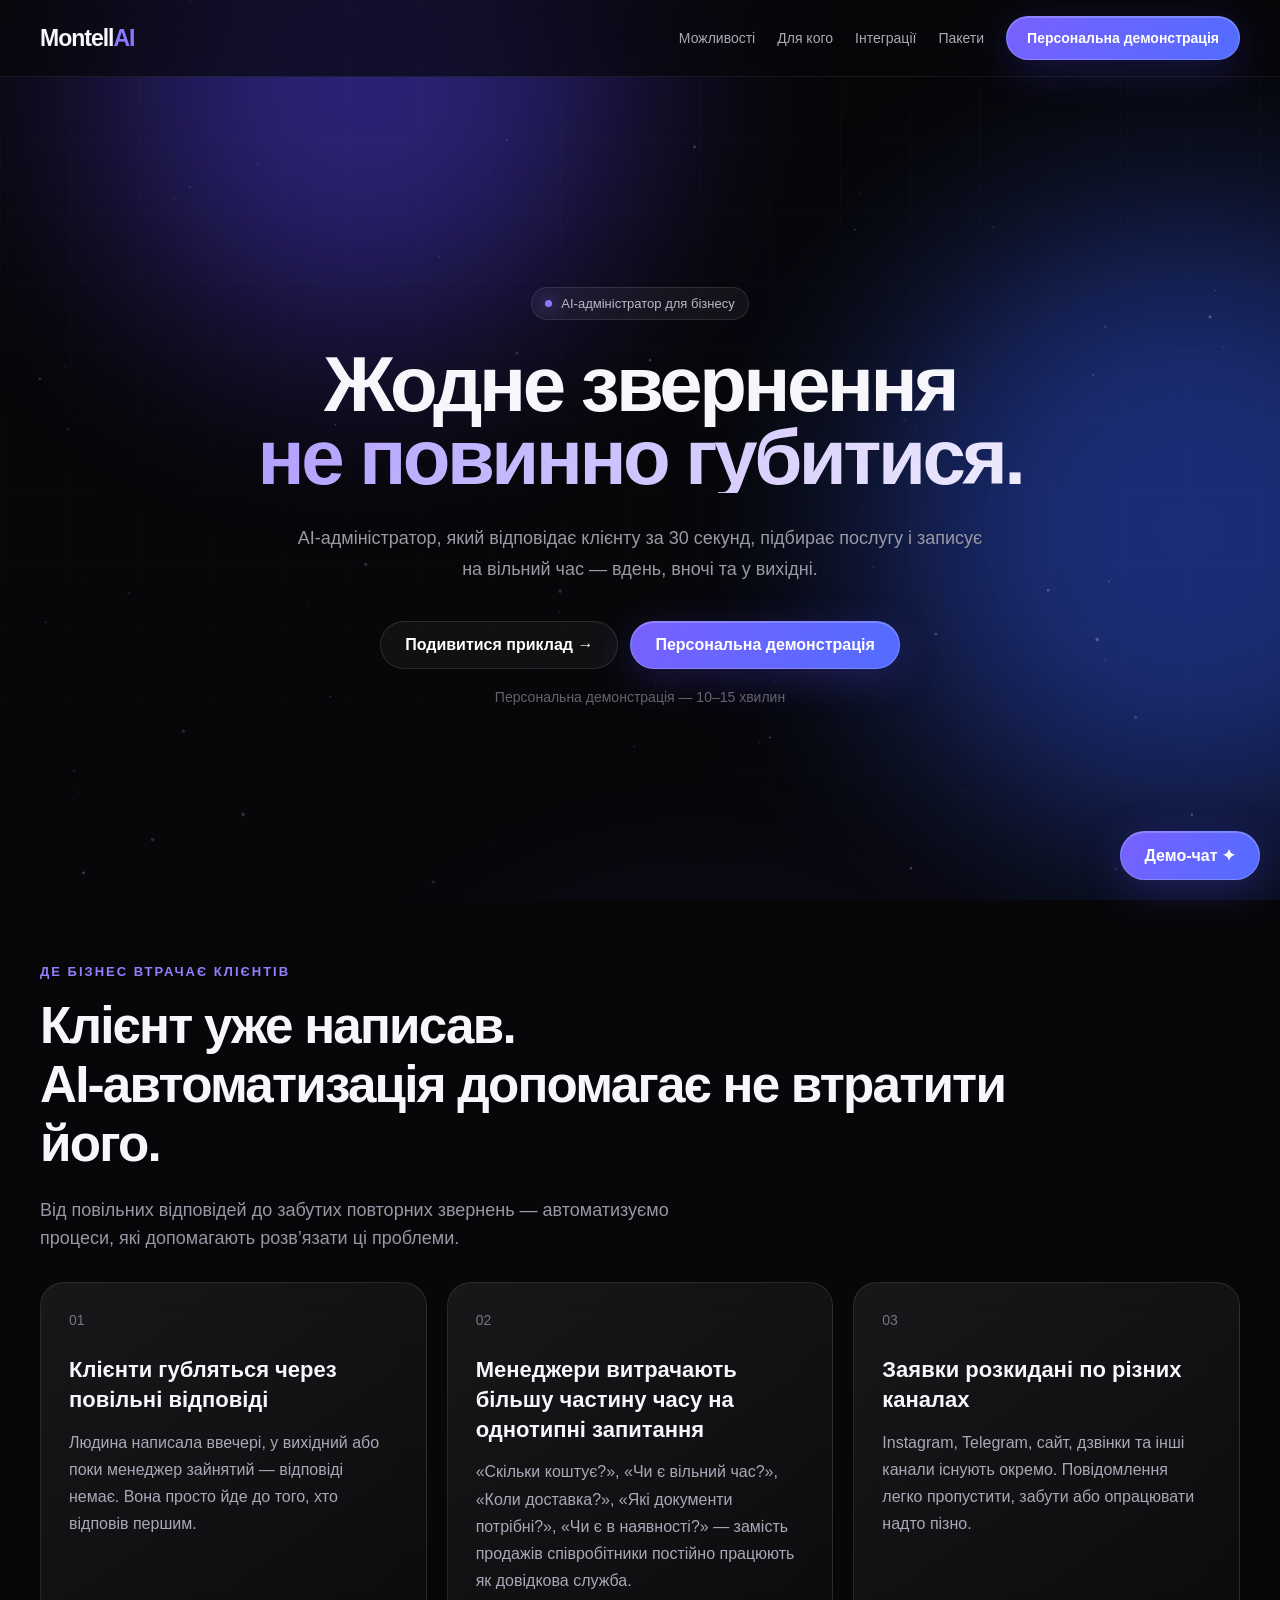
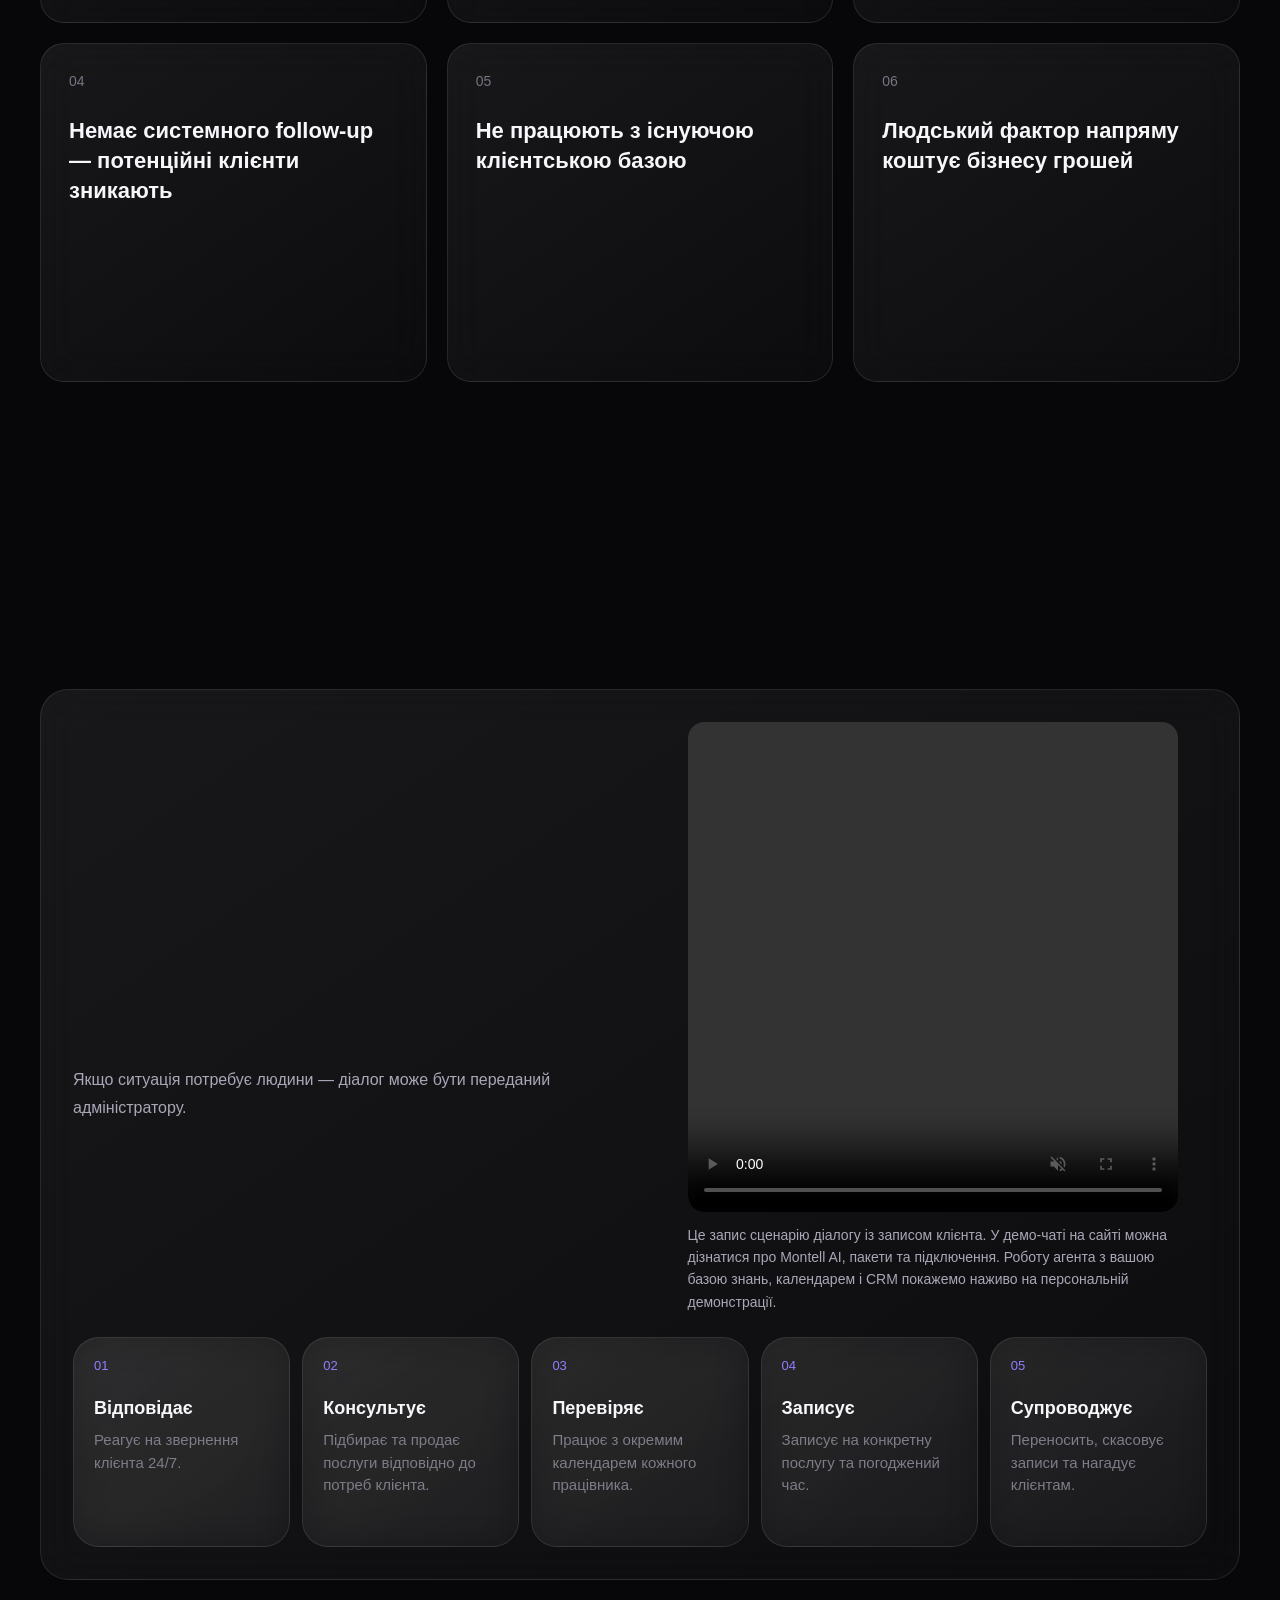
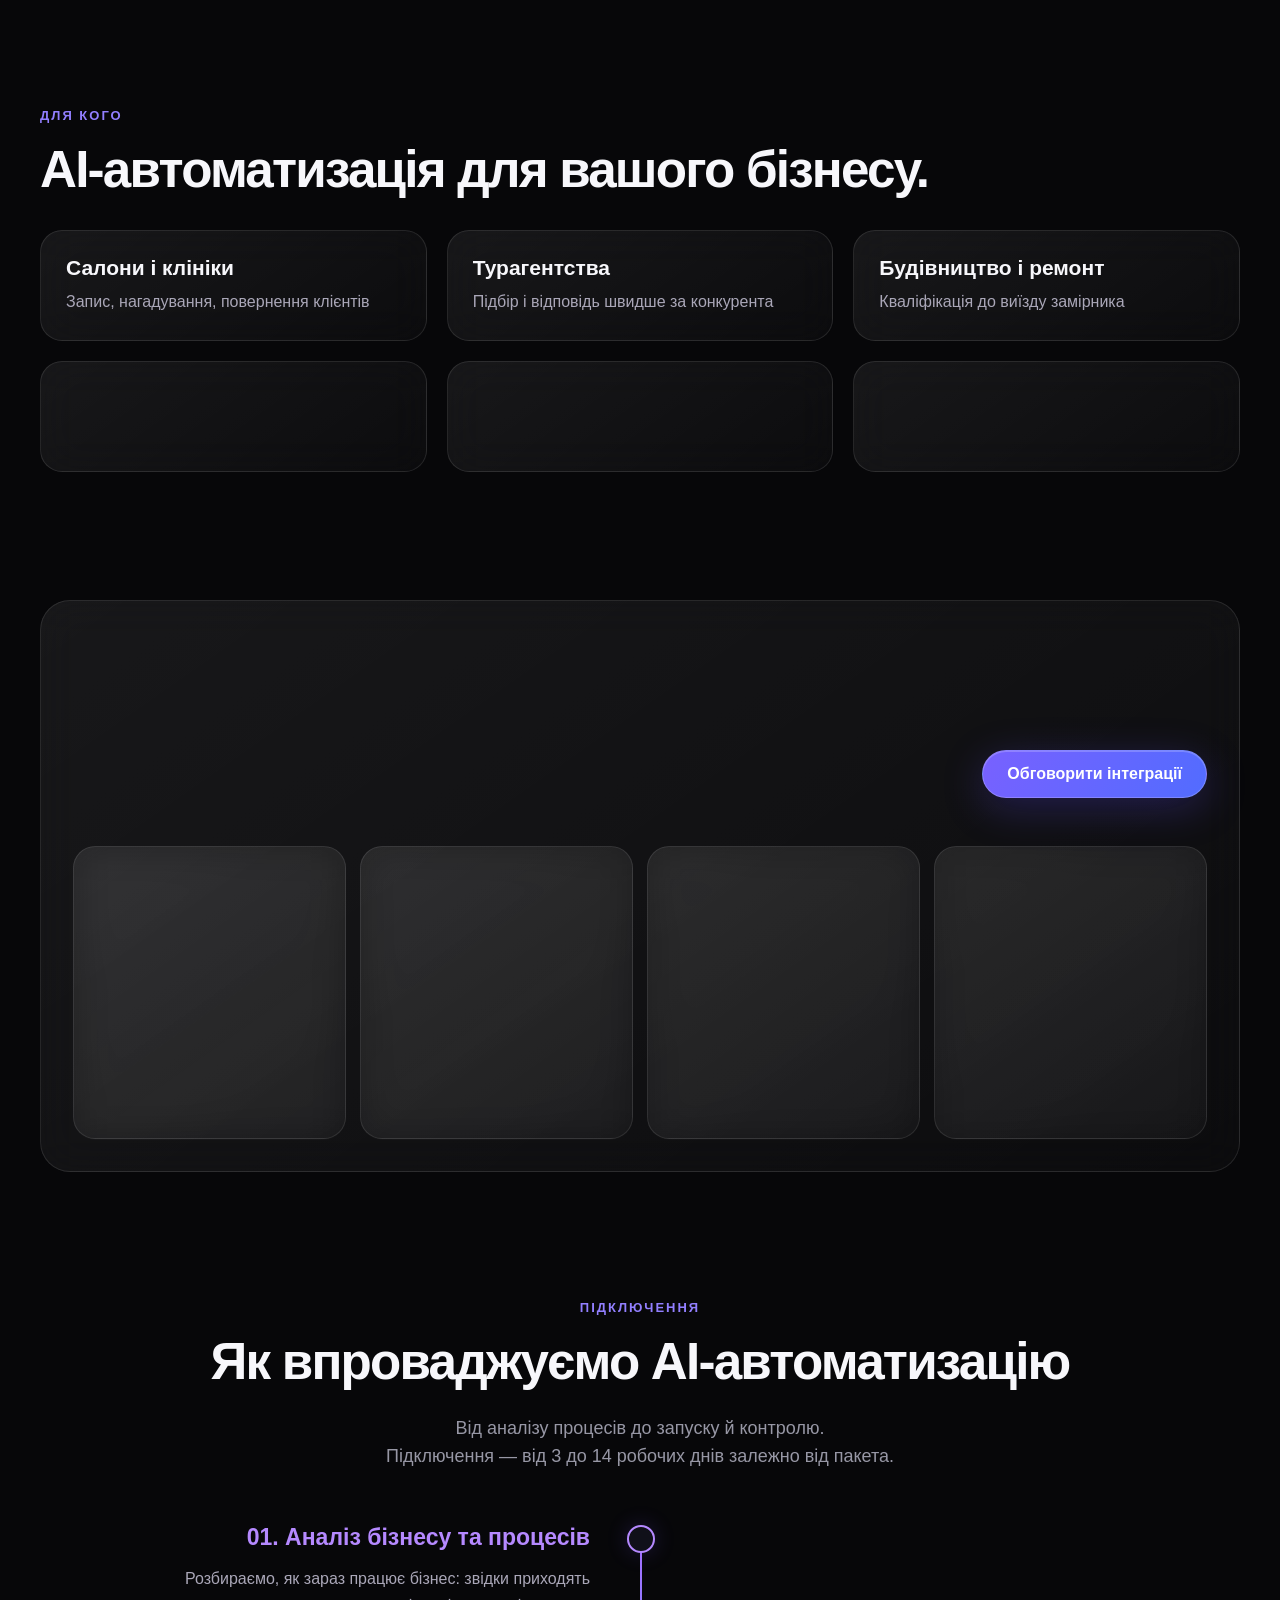
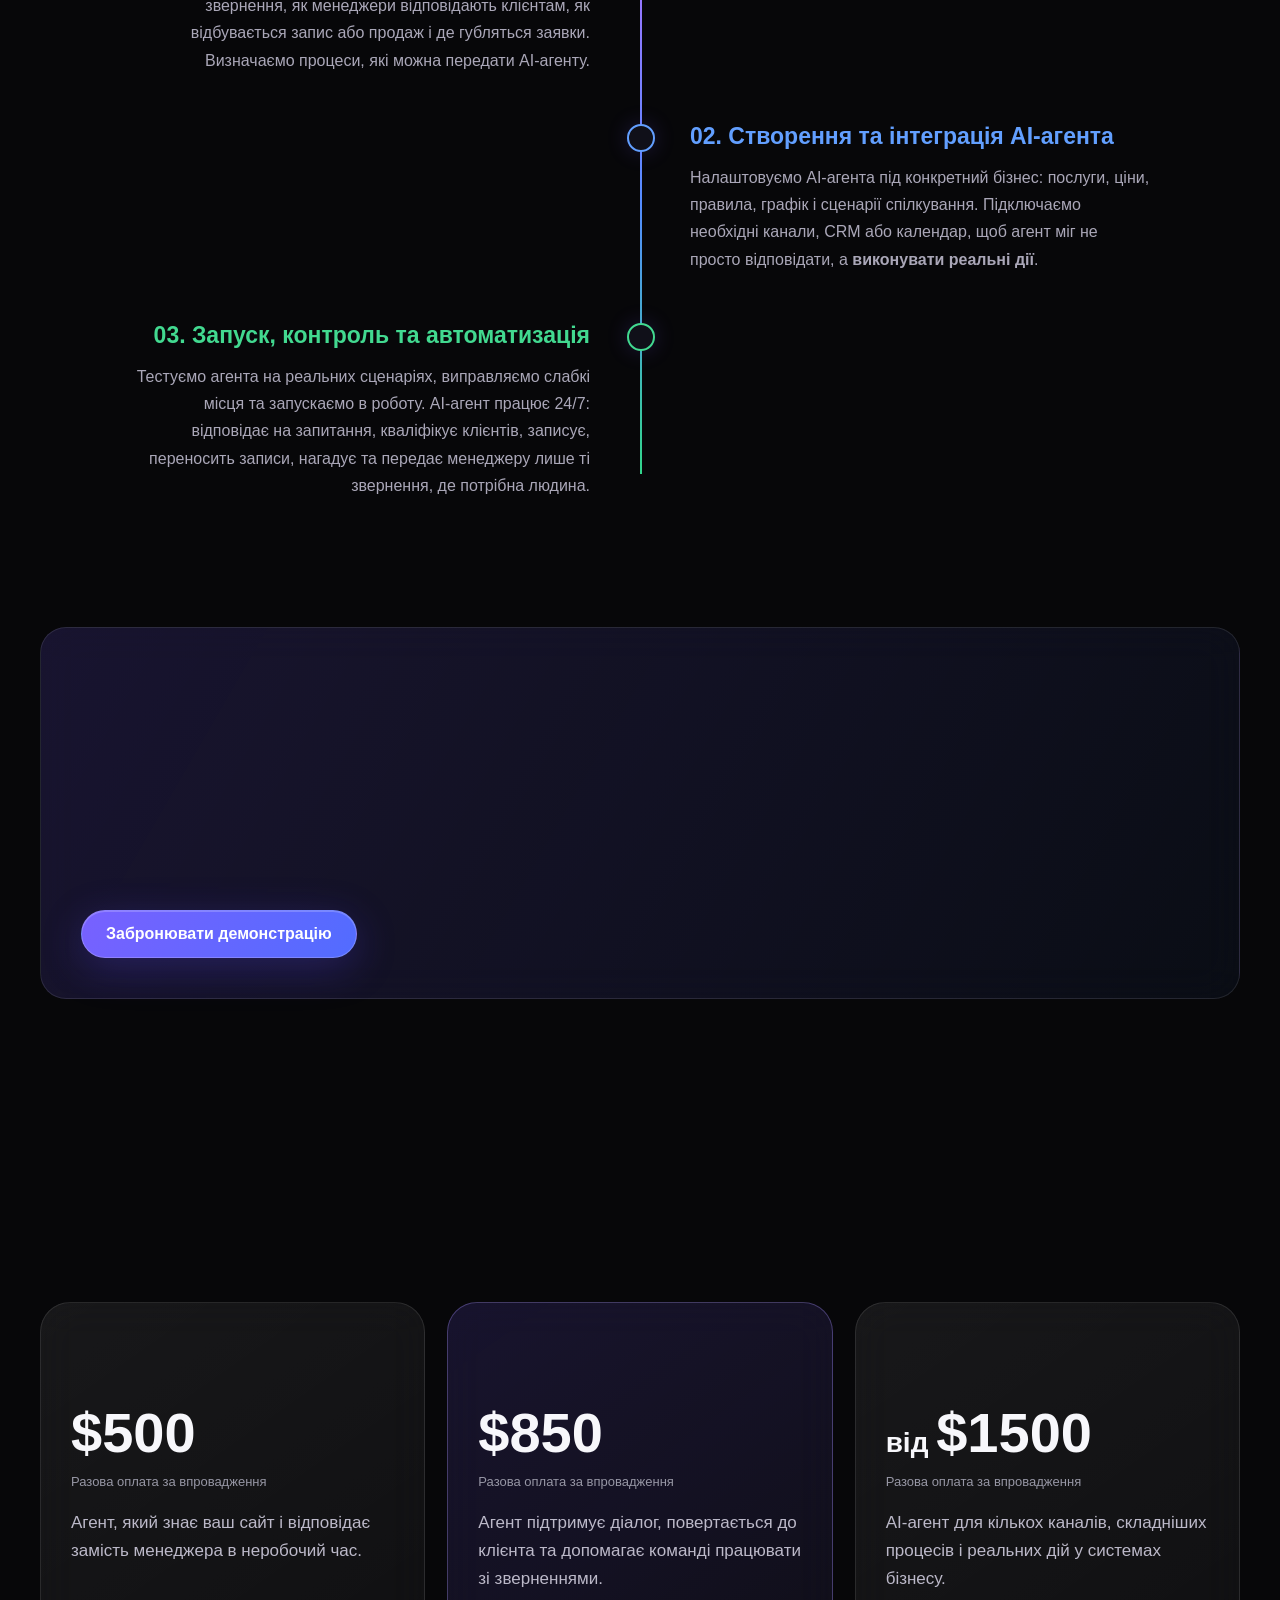
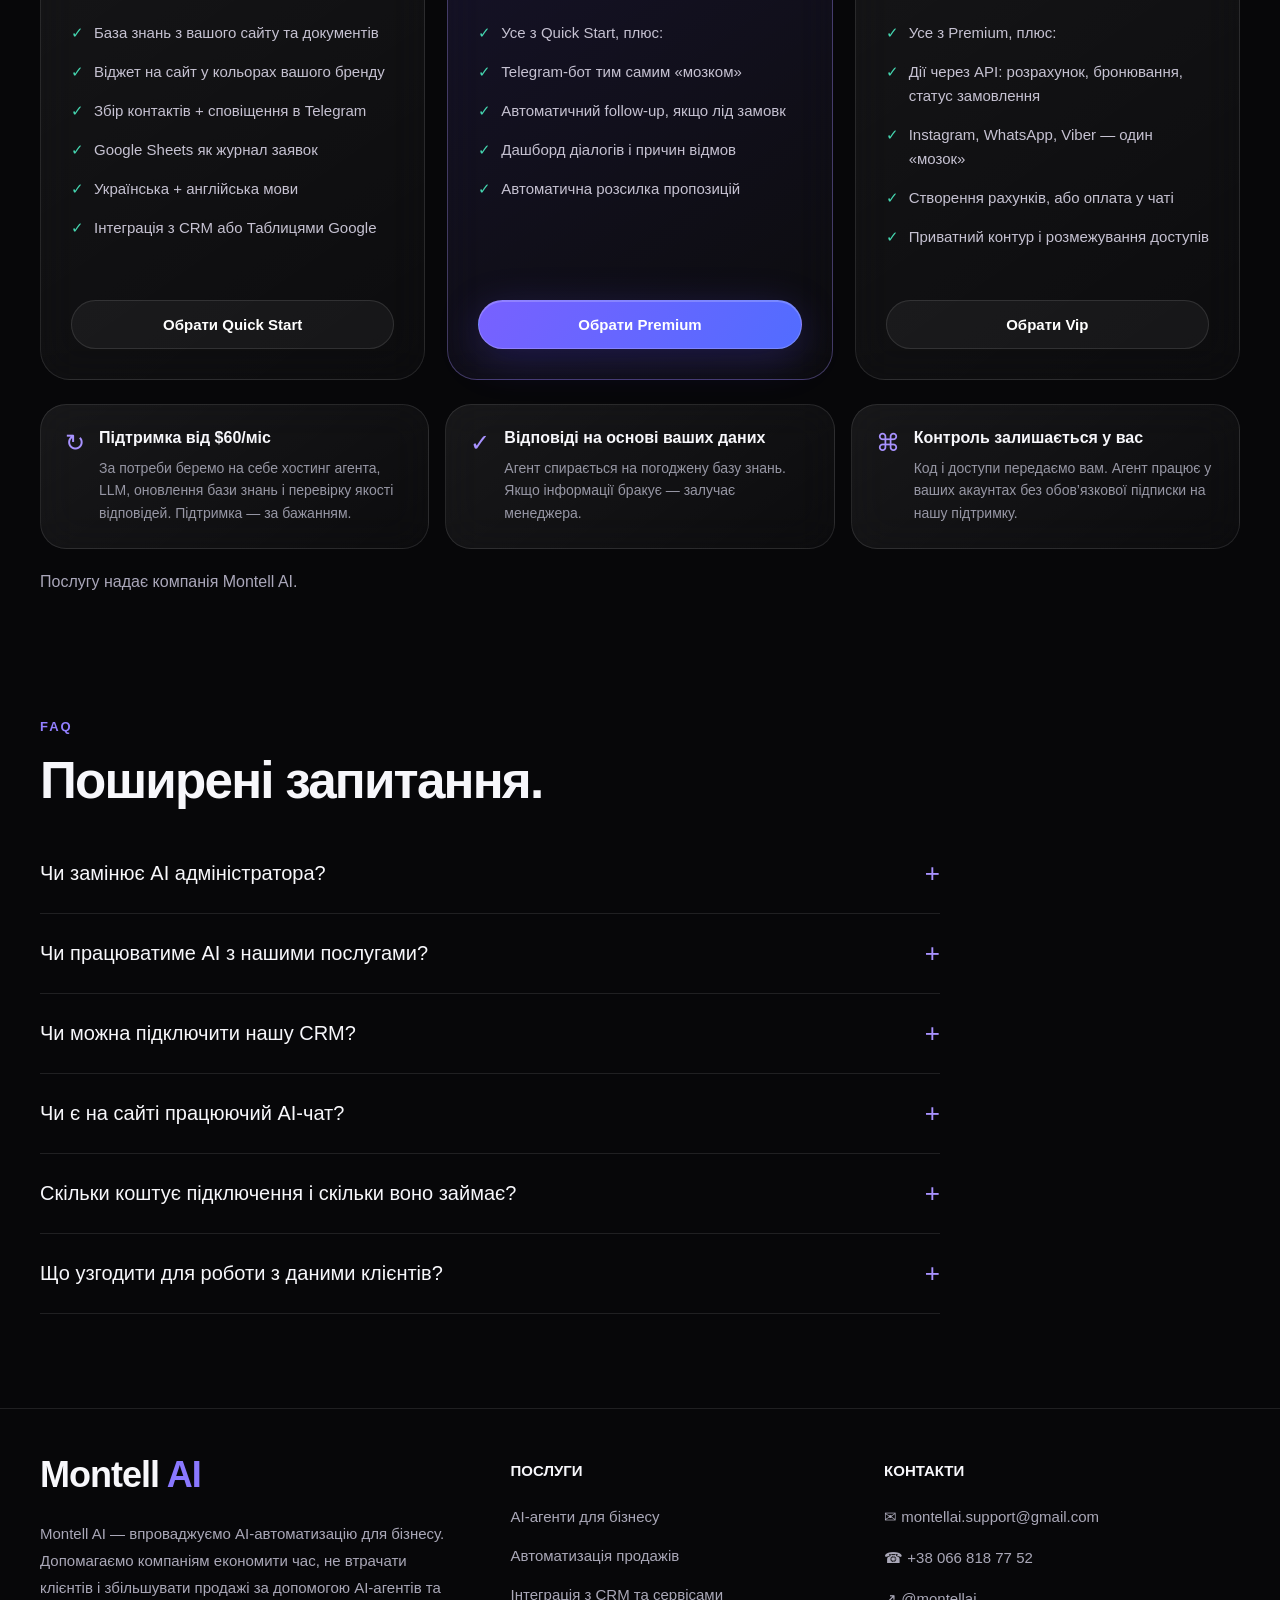
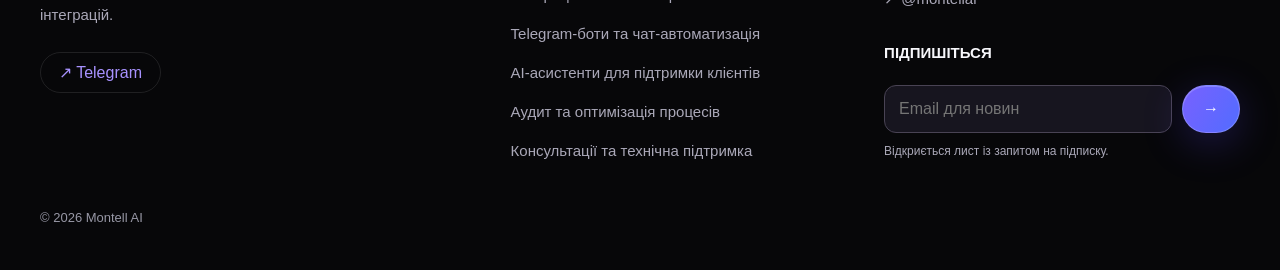
==== commit 7ef55ab0: "Add files via upload" ====
--- a/montell-ai/montell-ai/index.html
+++ b/montell-ai/montell-ai/index.html
@@ -10,6 +10,22 @@
     content="Montell AI автоматизує комунікацію з клієнтами, працює з розкладом та допомагає доводити звернення до запису 24/7."
   />
 
+  <!-- Social sharing -->
+  <meta property="og:type" content="website" />
+  <meta property="og:url" content="https://montell-site.vercel.app/" />
+  <meta property="og:title" content="Montell AI — AI-адміністратор для бізнесу" />
+  <meta property="og:description" content="Montell AI автоматизує комунікацію з клієнтами, працює з розкладом та допомагає доводити звернення до запису 24/7." />
+  <meta property="og:image" content="https://montell-site.vercel.app/preview.png" />
+  <meta property="og:image:width" content="1734" />
+  <meta property="og:image:height" content="907" />
+  <meta property="og:image:type" content="image/png" />
+  <meta property="og:image:alt" content="Montell AI — AI-адміністратор для бізнесу" />
+  <meta property="og:locale" content="uk_UA" />
+  <meta name="twitter:card" content="summary_large_image" />
+  <meta name="twitter:title" content="Montell AI — AI-адміністратор для бізнесу" />
+  <meta name="twitter:description" content="Montell AI автоматизує комунікацію з клієнтами, працює з розкладом та допомагає доводити звернення до запису 24/7." />
+  <meta name="twitter:image" content="https://montell-site.vercel.app/preview.png" />
+  <meta name="twitter:image:alt" content="Montell AI — AI-адміністратор для бізнесу" />
   <style>
     :root {
       --bg: #070709;
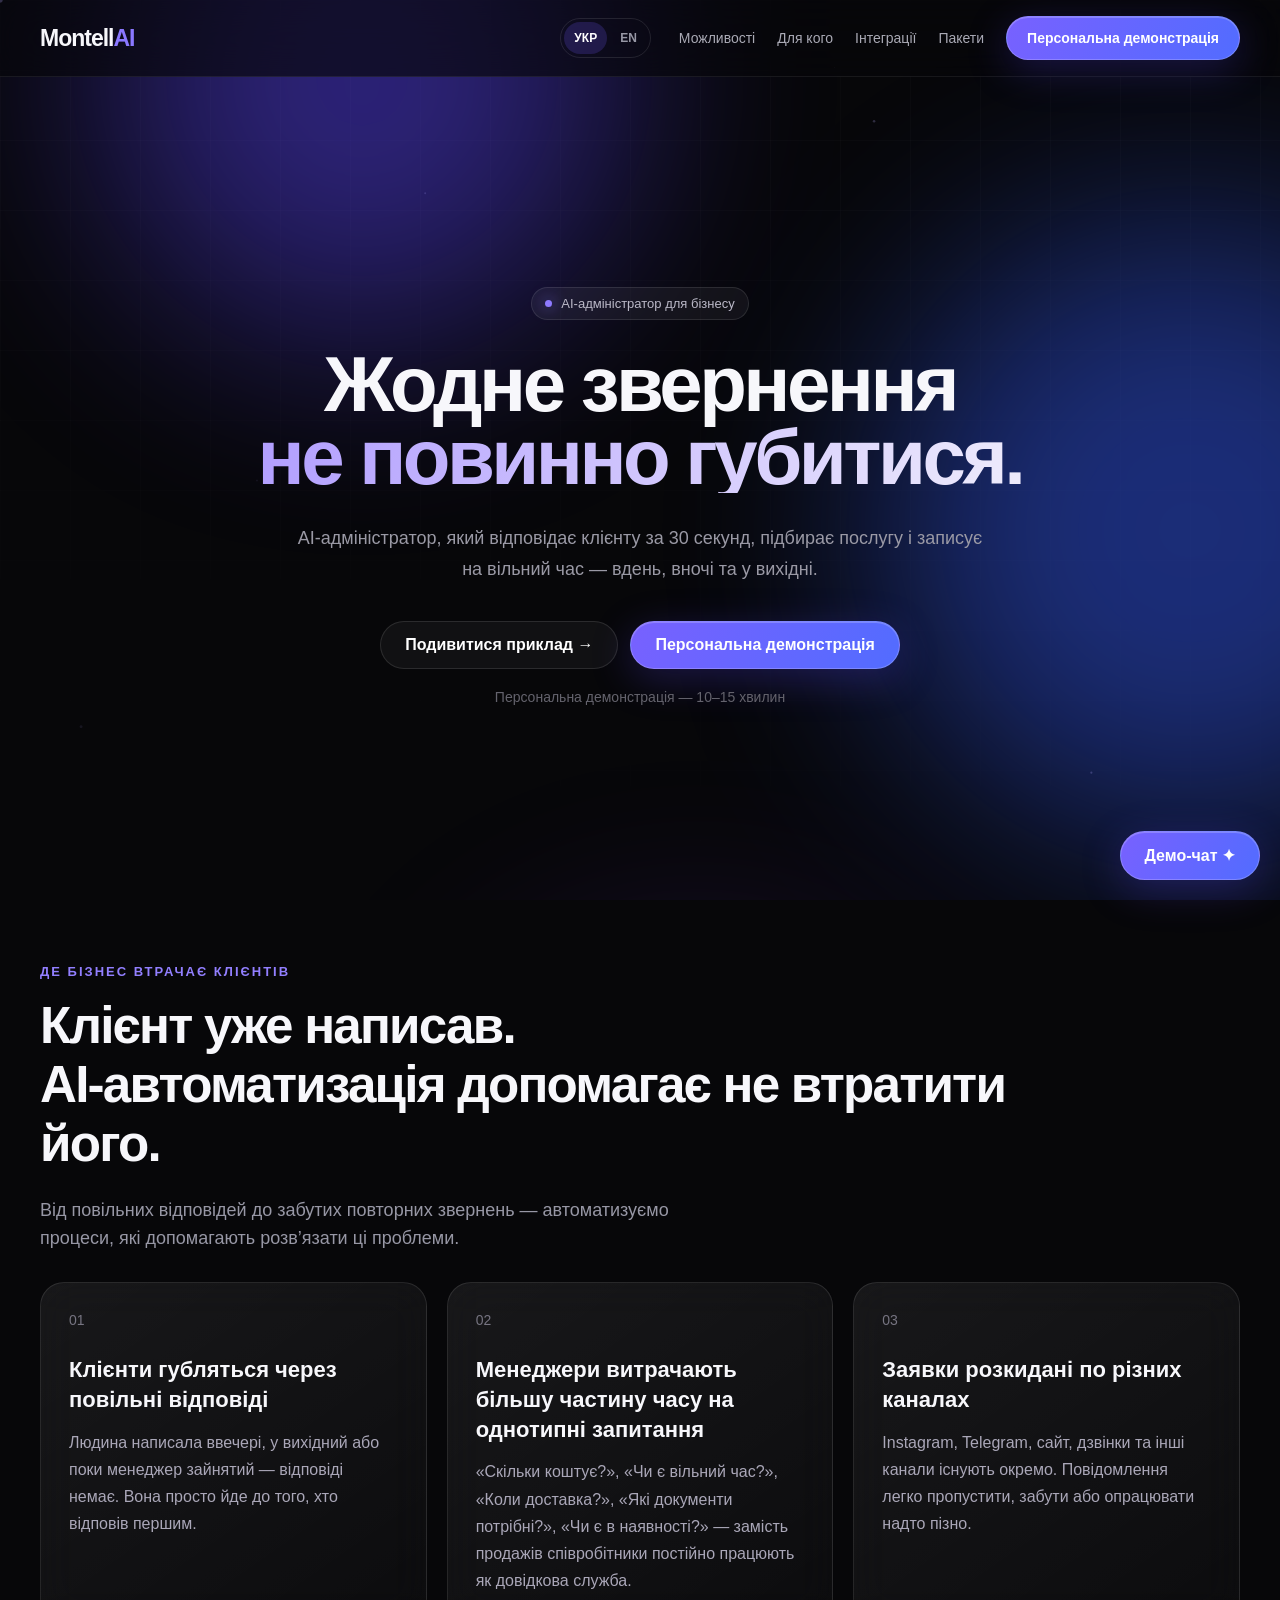
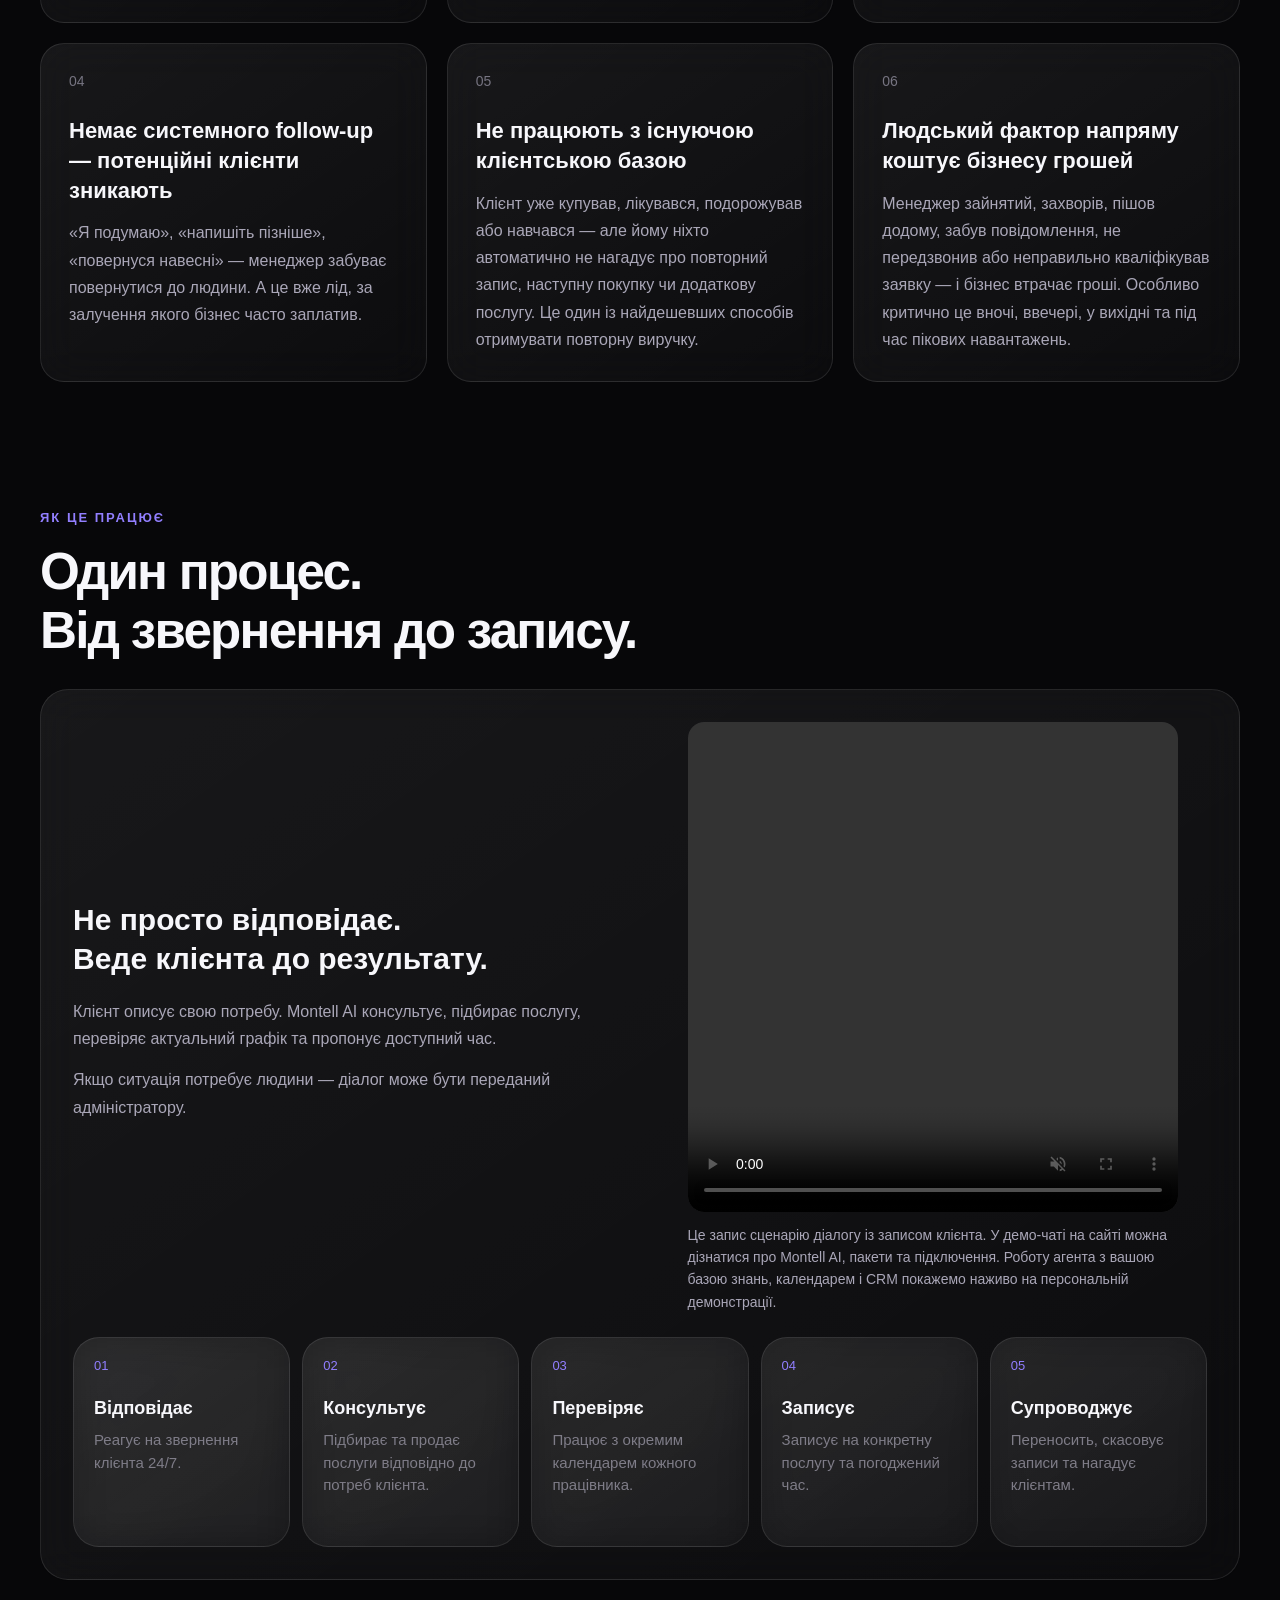
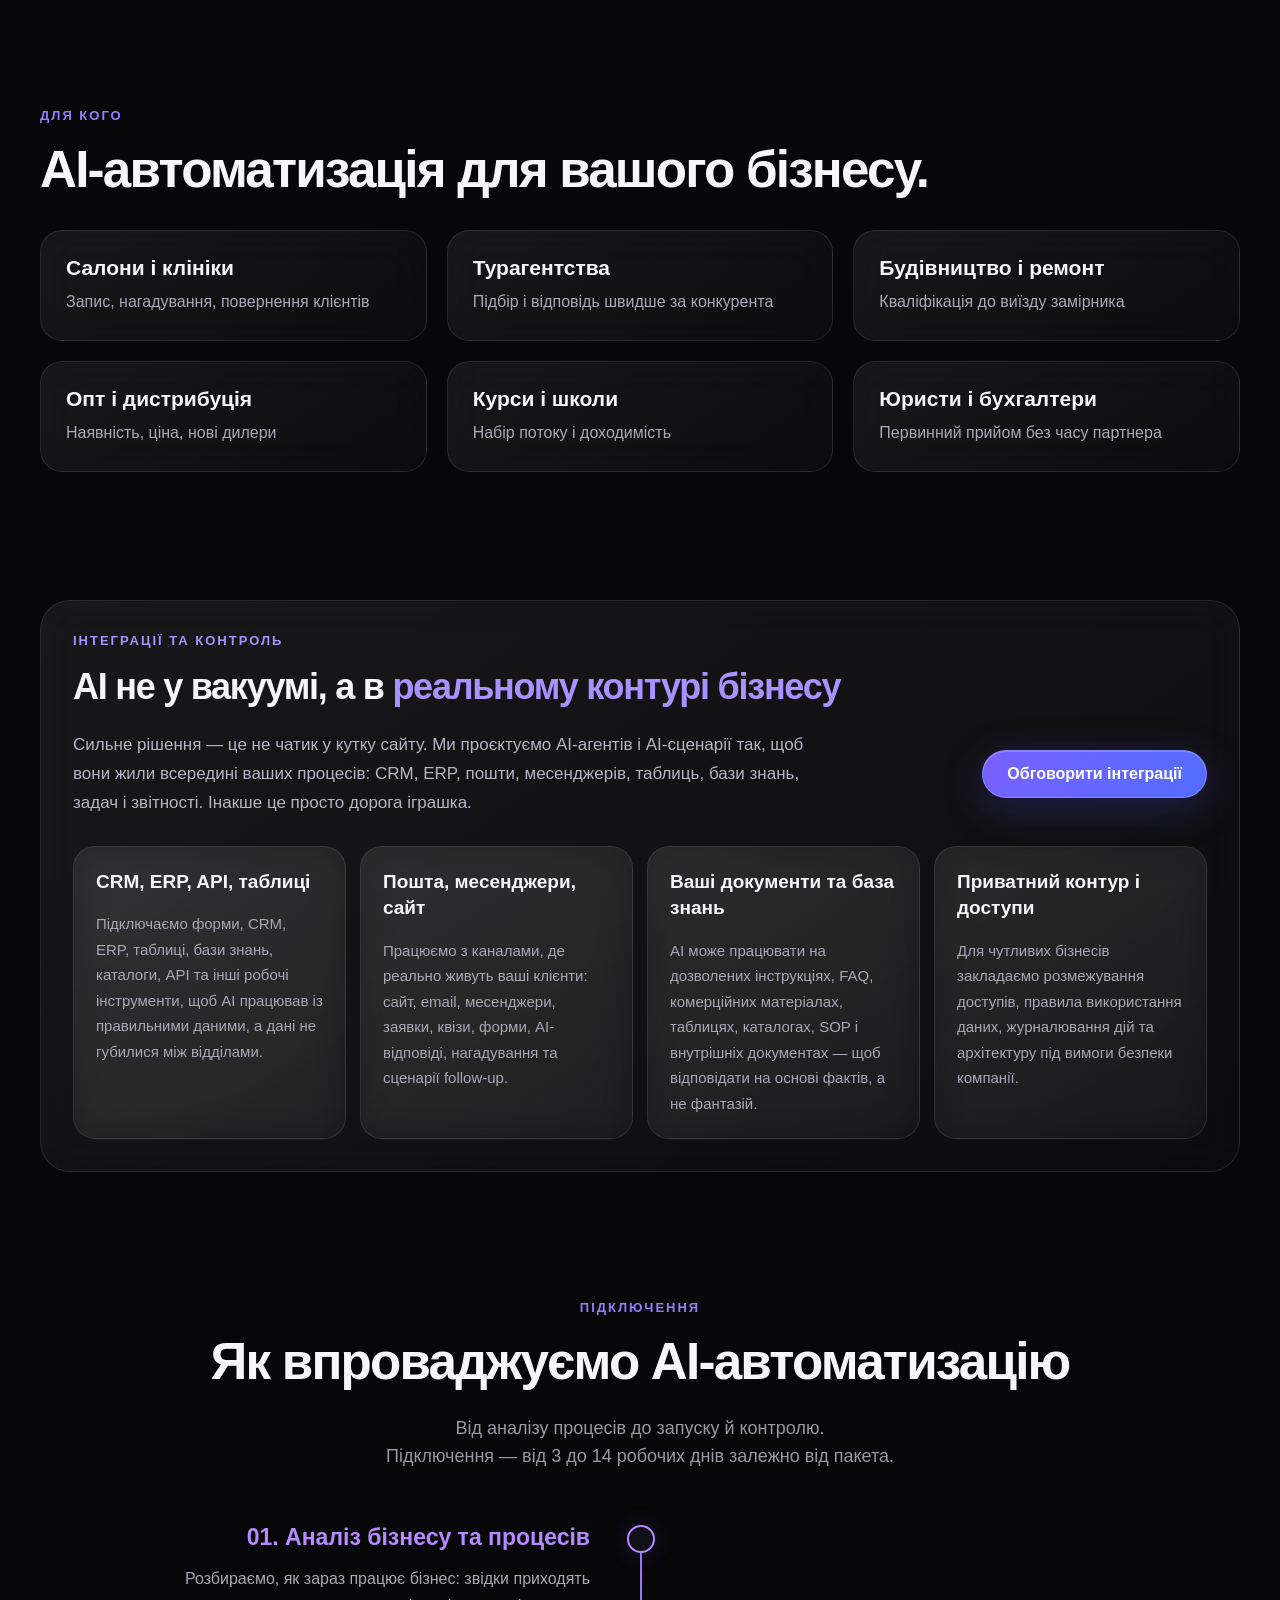
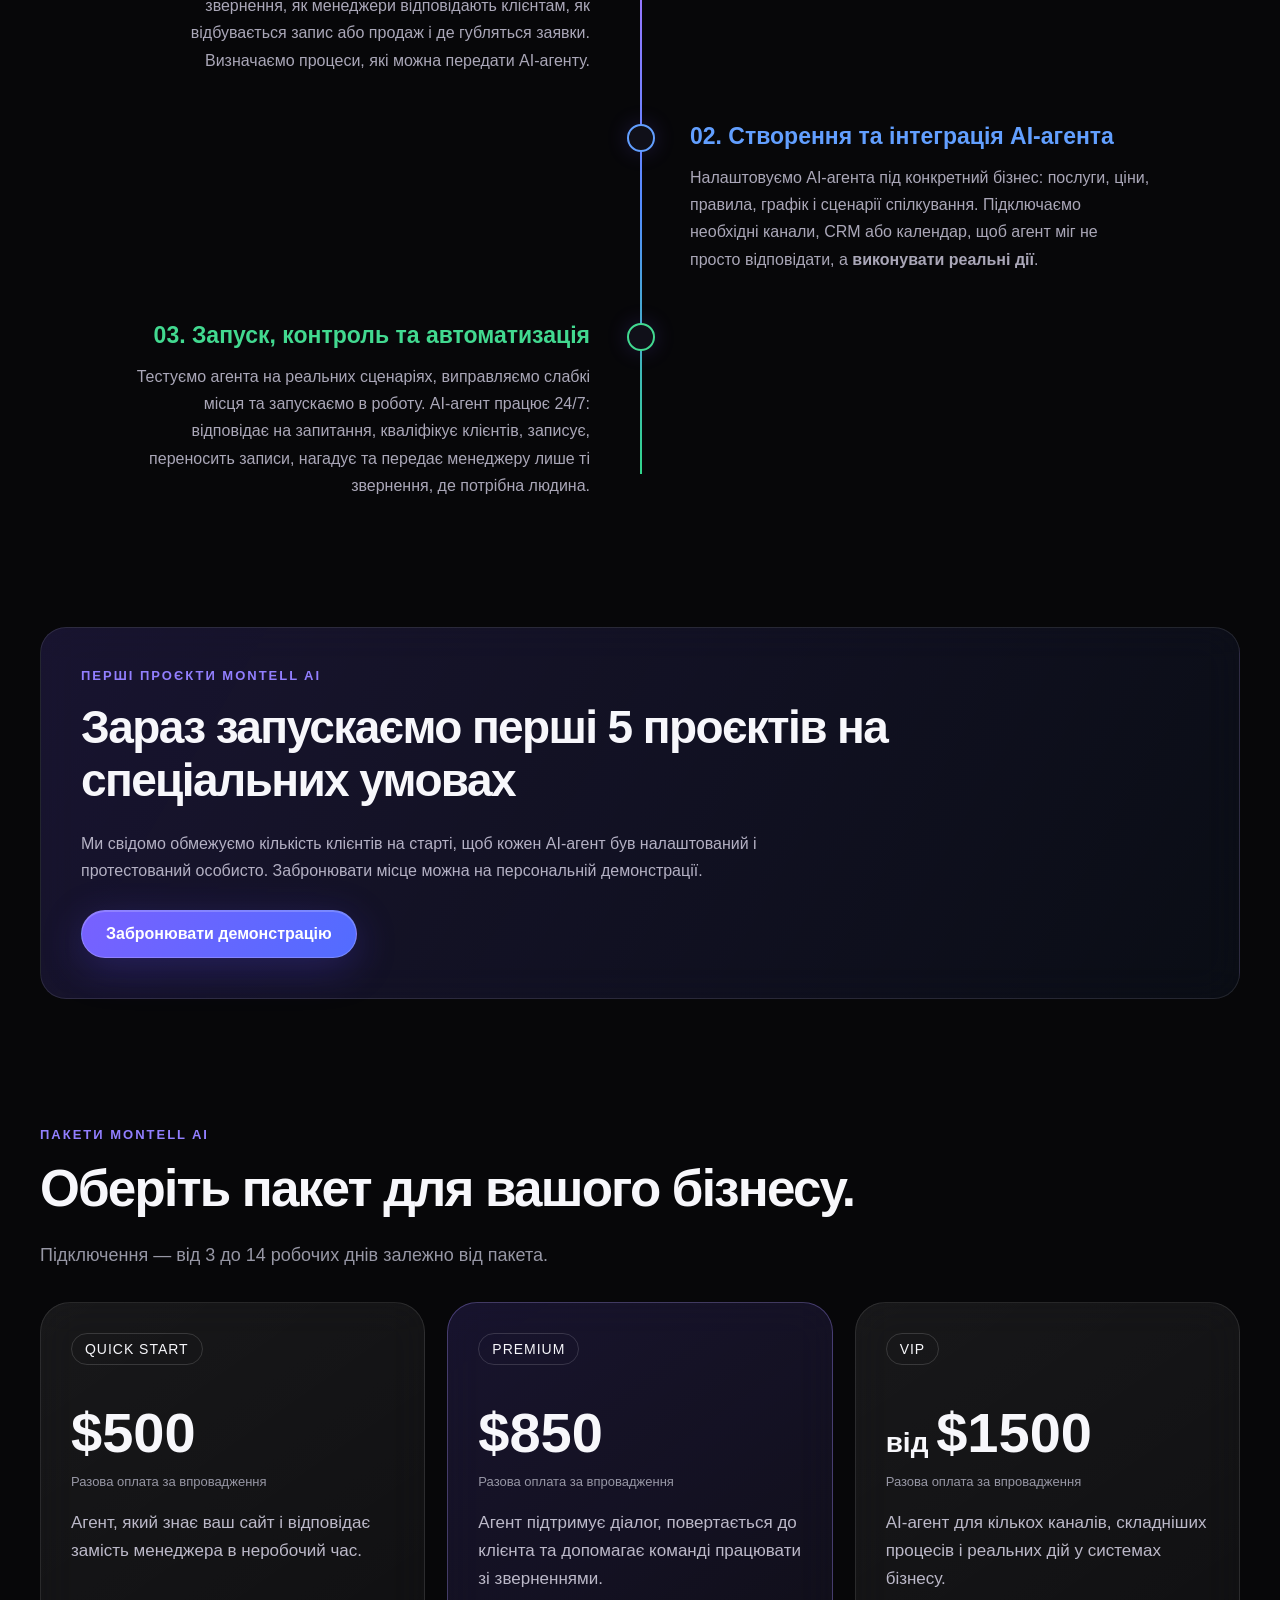
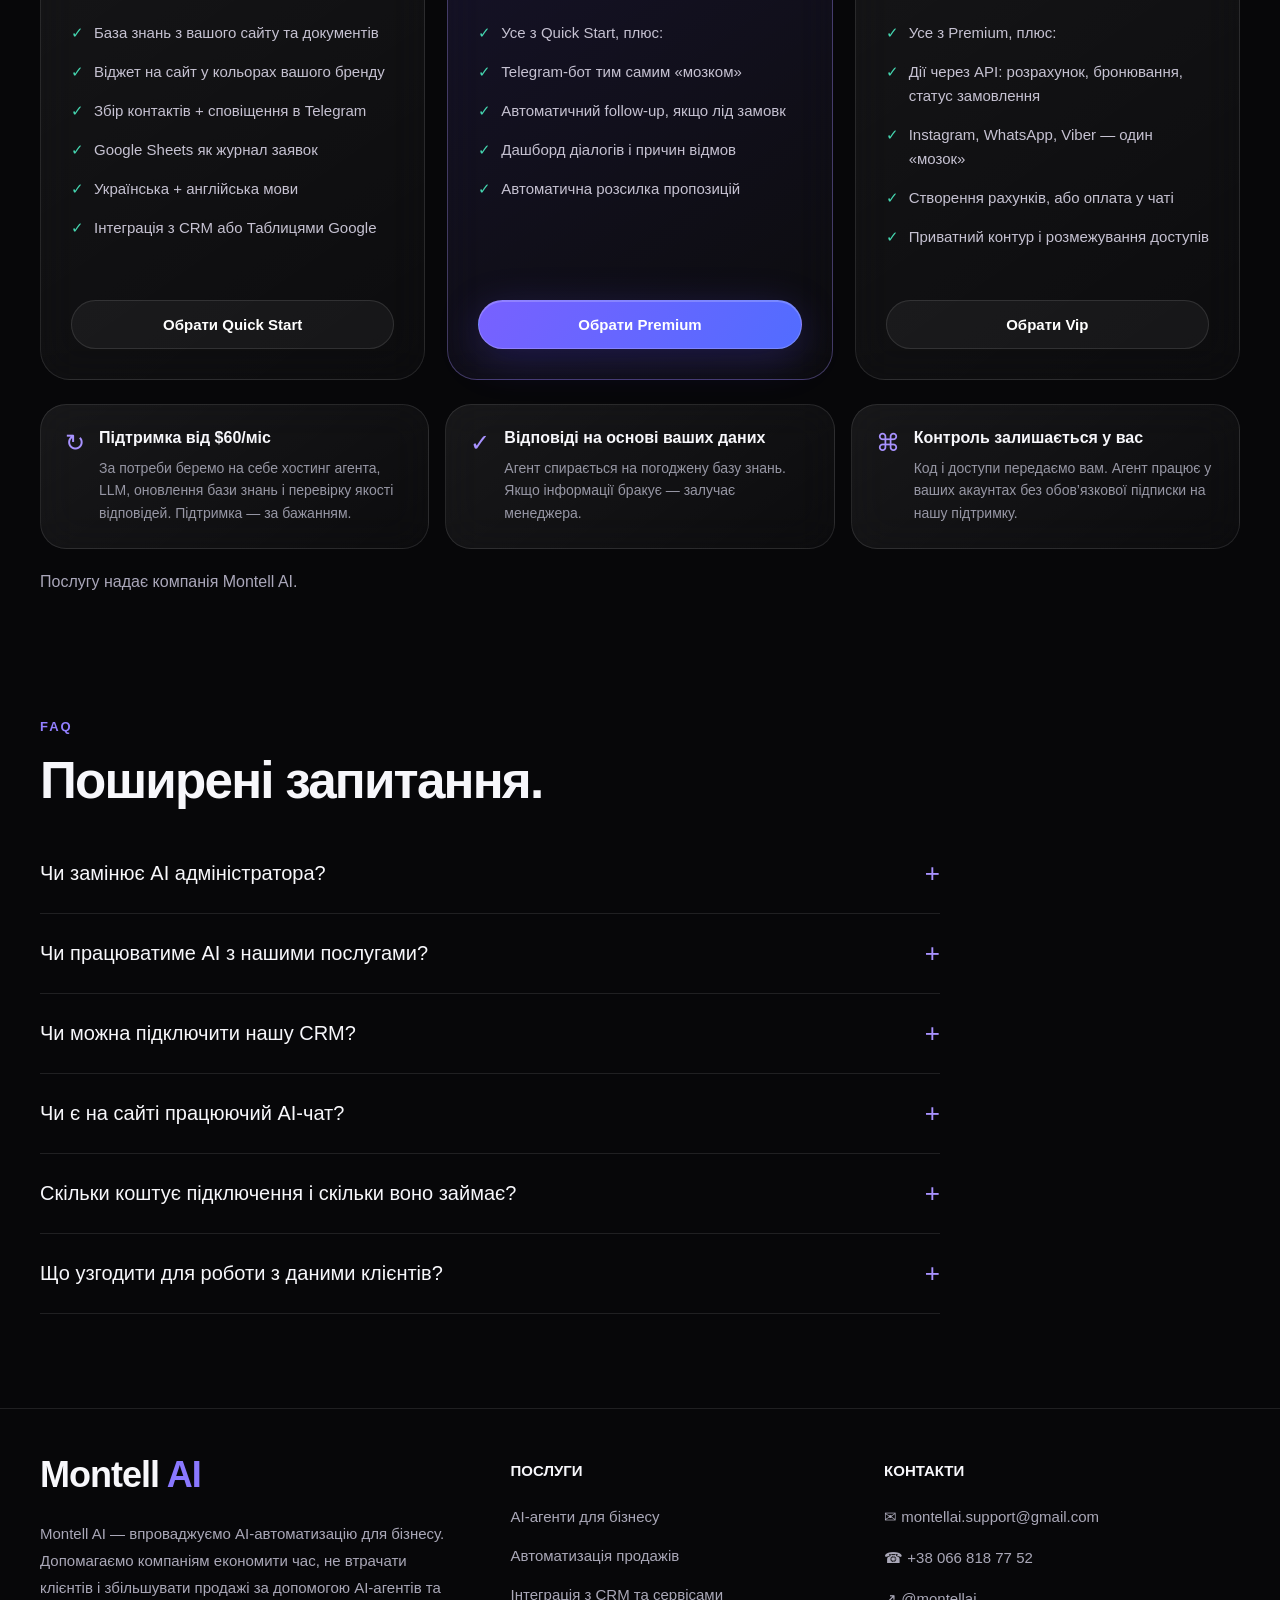
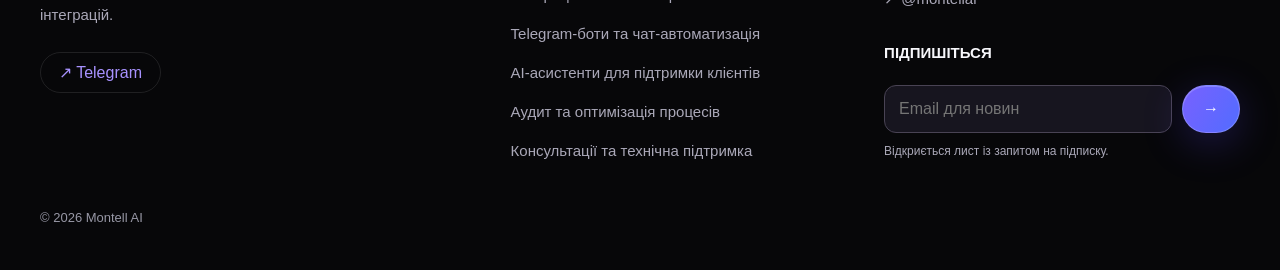
==== commit fc456b4e: "Add files via upload" ====
--- a/montell-ai/montell-ai/index.html
+++ b/montell-ai/montell-ai/index.html
@@ -987,13 +987,15 @@
 @media(prefers-reduced-motion:reduce){.scroll-reveal{transition:none!important;opacity:1!important;translate:none!important;filter:none!important}}
 @media print{.scroll-reveal{opacity:1!important;translate:none!important;filter:none!important}}
 </style>
-</head>
+<link rel="canonical" href="https://montell-site.vercel.app/"><link rel="alternate" hreflang="uk" href="https://montell-site.vercel.app/"><link rel="alternate" hreflang="en" href="https://montell-site.vercel.app/en.html"><link rel="alternate" hreflang="x-default" href="https://montell-site.vercel.app/">
+<style>.language-switch{display:flex;align-items:center;gap:3px;border:1px solid var(--stroke);border-radius:999px;padding:3px;flex-shrink:0;margin-left:auto;margin-right:16px}.language-switch a{font-size:12px;font-weight:600;line-height:1;padding:10px;border-radius:999px;color:var(--muted)}.language-switch a[aria-current]{background:#765cff33;color:#fff}.language-switch a:focus-visible{outline:2px solid var(--purple2);outline-offset:2px}.nav-inner{gap:12px}html[lang=en] .hero h1{letter-spacing:-.045em}@media(max-width:600px){.nav-inner{gap:8px}.language-switch{margin-right:0}.nav-links .button{font-size:11px;padding:10px 12px;max-width:130px;text-align:center}.logo{font-size:19px}.language-switch a{padding:9px 7px}}@media(max-width:380px){.nav-links .button{max-width:100px;font-size:10px}.nav-inner{gap:5px}.language-switch{padding:2px}}
+</style><script src="language.js"></script></head>
 
 <body><div class="page-bg"><div class="grid"></div><div class="orb one"></div><div class="orb two"></div><div class="orb three"></div><canvas id="particles"></canvas></div>
-<nav><div class="container nav-inner"><a href="#" class="logo">Montell<span>AI</span></a><div class="nav-links"><a href="#solution">Можливості</a><a href="#business">Для кого</a><a href="#integrations">Інтеграції</a><a href="#terms">Пакети</a><a class="button telegram-link" href="https://t.me/montellai" target="_blank" rel="noopener noreferrer">Персональна демонстрація</a></div></div></nav>
+<nav><div class="container nav-inner"><a href="#" class="logo">Montell<span>AI</span></a><div class="language-switch" role="group" aria-label="Мова сайту"><a href="/?lang=uk" lang="uk" hreflang="uk" aria-current="page">УКР</a><a href="/en.html?lang=en" lang="en" hreflang="en" >EN</a></div><div class="nav-links"><a href="#solution">Можливості</a><a href="#business">Для кого</a><a href="#integrations">Інтеграції</a><a href="#terms">Пакети</a><a class="button telegram-link" href="https://t.me/montellai" target="_blank" rel="noopener noreferrer">Персональна демонстрація</a></div></div></nav>
 <main><section class="hero"><div class="container"><div class="hero-content"><div class="hero-badge"><span class="pulse"></span>AI-адміністратор для бізнесу</div><h1>Жодне звернення<br><span class="gradient">не повинно губитися.</span></h1><p class="hero-sub">AI-адміністратор, який відповідає клієнту за 30 секунд, підбирає послугу і записує на вільний час — вдень, вночі та у вихідні.</p><div class="hero-actions"><a class="button ghost" href="#solution">Подивитися приклад →</a><a class="button telegram-link" href="https://t.me/montellai" target="_blank" rel="noopener noreferrer">Персональна демонстрація</a></div><div class="hero-note">Персональна демонстрація — 10–15 хвилин</div></div></div></section>
 <section id="problems"><div class="container"><div class="kicker">Де бізнес втрачає клієнтів</div><h2>Клієнт уже написав.<br>AI-автоматизація допомагає не втратити його.</h2><p class="lead">Від повільних відповідей до забутих повторних звернень — автоматизуємо процеси, які допомагають розв’язати ці проблеми.</p><div class="pain-grid"><article class="glass pain-card"><span class="number">01</span><h3>Клієнти губляться через повільні відповіді</h3><p>Людина написала ввечері, у вихідний або поки менеджер зайнятий — відповіді немає. Вона просто йде до того, хто відповів першим.</p></article><article class="glass pain-card"><span class="number">02</span><h3>Менеджери витрачають більшу частину часу на однотипні запитання</h3><p>«Скільки коштує?», «Чи є вільний час?», «Коли доставка?», «Які документи потрібні?», «Чи є в наявності?» — замість продажів співробітники постійно працюють як довідкова служба.</p></article><article class="glass pain-card"><span class="number">03</span><h3>Заявки розкидані по різних каналах</h3><p>Instagram, Telegram, сайт, дзвінки та інші канали існують окремо. Повідомлення легко пропустити, забути або опрацювати надто пізно.</p></article><article class="glass pain-card"><span class="number">04</span><h3>Немає системного follow-up — потенційні клієнти зникають</h3><p>«Я подумаю», «напишіть пізніше», «повернуся навесні» — менеджер забуває повернутися до людини. А це вже лід, за залучення якого бізнес часто заплатив.</p></article><article class="glass pain-card"><span class="number">05</span><h3>Не працюють з існуючою клієнтською базою</h3><p>Клієнт уже купував, лікувався, подорожував або навчався — але йому ніхто автоматично не нагадує про повторний запис, наступну покупку чи додаткову послугу. Це один із найдешевших способів отримувати повторну виручку.</p></article><article class="glass pain-card"><span class="number">06</span><h3>Людський фактор напряму коштує бізнесу грошей</h3><p>Менеджер зайнятий, захворів, пішов додому, забув повідомлення, не передзвонив або неправильно кваліфікував заявку — і бізнес втрачає гроші. Особливо критично це вночі, ввечері, у вихідні та під час пікових навантажень.</p></article></div></div></section>
-<section id="solution"><div class="container"><div class="kicker">Як це працює</div><h2>Один процес.<br>Від звернення до запису.</h2><div class="solution-combined glass"><div class="solution-top"><div><h3>Не просто відповідає.<br>Веде клієнта до результату.</h3><p>Клієнт описує свою потребу. Montell AI консультує, підбирає послугу, перевіряє актуальний графік та пропонує доступний час.</p><p>Якщо ситуація потребує людини — діалог може бути переданий адміністратору.</p></div><div class="demo-media"><video controls autoplay loop muted playsinline preload="auto" src="videozero%20(1).mp4?v=20260913" width="1440" height="1440" aria-label="Приклад діалогу Montell AI"></video><p>Це запис сценарію діалогу із записом клієнта. У демо-чаті на сайті можна дізнатися про Montell AI, пакети та підключення. Роботу агента з вашою базою знань, календарем і CRM покажемо наживо на персональній демонстрації.</p></div></div><div class="flow-grid"><article class="flow-card glass"><div class="number">01</div><strong>Відповідає</strong><span>Реагує на звернення клієнта 24/7.</span></article><article class="flow-card glass"><div class="number">02</div><strong>Консультує</strong><span>Підбирає та продає послуги відповідно до потреб клієнта.</span></article><article class="flow-card glass"><div class="number">03</div><strong>Перевіряє</strong><span>Працює з окремим календарем кожного працівника.</span></article><article class="flow-card glass"><div class="number">04</div><strong>Записує</strong><span>Записує на конкретну послугу та погоджений час.</span></article><article class="flow-card glass"><div class="number">05</div><strong>Супроводжує</strong><span>Переносить, скасовує записи та нагадує клієнтам.</span></article></div></div></div></section>
+<section id="solution"><div class="container"><div class="kicker">Як це працює</div><h2>Один процес.<br>Від звернення до запису.</h2><div class="solution-combined glass"><div class="solution-top"><div><h3>Не просто відповідає.<br>Веде клієнта до результату.</h3><p>Клієнт описує свою потребу. Montell AI консультує, підбирає послугу, перевіряє актуальний графік та пропонує доступний час.</p><p>Якщо ситуація потребує людини — діалог може бути переданий адміністратору.</p></div><div class="demo-media"><video controls autoplay loop muted playsinline preload="auto" src="demo_ukr.mp4" width="1440" height="1440" aria-label="Приклад діалогу Montell AI"></video><p>Це запис сценарію діалогу із записом клієнта. У демо-чаті на сайті можна дізнатися про Montell AI, пакети та підключення. Роботу агента з вашою базою знань, календарем і CRM покажемо наживо на персональній демонстрації.</p></div></div><div class="flow-grid"><article class="flow-card glass"><div class="number">01</div><strong>Відповідає</strong><span>Реагує на звернення клієнта 24/7.</span></article><article class="flow-card glass"><div class="number">02</div><strong>Консультує</strong><span>Підбирає та продає послуги відповідно до потреб клієнта.</span></article><article class="flow-card glass"><div class="number">03</div><strong>Перевіряє</strong><span>Працює з окремим календарем кожного працівника.</span></article><article class="flow-card glass"><div class="number">04</div><strong>Записує</strong><span>Записує на конкретну послугу та погоджений час.</span></article><article class="flow-card glass"><div class="number">05</div><strong>Супроводжує</strong><span>Переносить, скасовує записи та нагадує клієнтам.</span></article></div></div></div></section>
 <section id="business"><div class="container"><div class="kicker">Для кого</div><h2>AI-автоматизація для вашого бізнесу.</h2><div class="business-grid"><article class="glass business-card"><h3>Салони і клініки</h3><p>Запис, нагадування, повернення клієнтів</p></article><article class="glass business-card"><h3>Турагентства</h3><p>Підбір і відповідь швидше за конкурента</p></article><article class="glass business-card"><h3>Будівництво і ремонт</h3><p>Кваліфікація до виїзду замірника</p></article><article class="glass business-card"><h3>Опт і дистрибуція</h3><p>Наявність, ціна, нові дилери</p></article><article class="glass business-card"><h3>Курси і школи</h3><p>Набір потоку і доходимість</p></article><article class="glass business-card"><h3>Юристи і бухгалтери</h3><p>Первинний прийом без часу партнера</p></article></div></div></section>
 <section id="integrations"><div class="container"><div class="integration-panel glass"><div class="kicker">Інтеграції та контроль</div><h2>AI не у вакуумі, а в <span class="teal-text">реальному контурі бізнесу</span></h2><div class="integration-intro"><p>Сильне рішення — це не чатик у кутку сайту. Ми проєктуємо AI-агентів і AI-сценарії так, щоб вони жили всередині ваших процесів: CRM, ERP, пошти, месенджерів, таблиць, бази знань, задач і звітності. Інакше це просто дорога іграшка.</p><a class="button telegram-link" href="https://t.me/montellai" target="_blank" rel="noopener noreferrer">Обговорити інтеграції</a></div><div class="integration-cards"><article class="glass integration-card"><h3>CRM, ERP, API, таблиці</h3><p>Підключаємо форми, CRM, ERP, таблиці, бази знань, каталоги, API та інші робочі інструменти, щоб AI працював із правильними даними, а дані не губилися між відділами.</p></article><article class="glass integration-card"><h3>Пошта, месенджери, сайт</h3><p>Працюємо з каналами, де реально живуть ваші клієнти: сайт, email, месенджери, заявки, квізи, форми, AI-відповіді, нагадування та сценарії follow-up.</p></article><article class="glass integration-card"><h3>Ваші документи та база знань</h3><p>AI може працювати на дозволених інструкціях, FAQ, комерційних матеріалах, таблицях, каталогах, SOP і внутрішніх документах — щоб відповідати на основі фактів, а не фантазій.</p></article><article class="glass integration-card"><h3>Приватний контур і доступи</h3><p>Для чутливих бізнесів закладаємо розмежування доступів, правила використання даних, журналювання дій та архітектуру під вимоги безпеки компанії.</p></article></div></div></div></section>
 <section id="start"><div class="container"><div class="center-title"><div class="kicker">Підключення</div><h2>Як впроваджуємо AI-автоматизацію</h2><p class="lead">Від аналізу процесів до запуску й контролю.<br>Підключення — від 3 до 14 робочих днів залежно від пакета.</p></div><div class="timeline"><article class="timeline-step"><span class="timeline-dot" aria-hidden="true"></span><div><h3>01. Аналіз бізнесу та процесів</h3><p>Розбираємо, як зараз працює бізнес: звідки приходять звернення, як менеджери відповідають клієнтам, як відбувається запис або продаж і де губляться заявки. Визначаємо процеси, які можна передати AI-агенту.</p></div></article><article class="timeline-step"><span class="timeline-dot" aria-hidden="true"></span><div><h3>02. Створення та інтеграція AI-агента</h3><p>Налаштовуємо AI-агента під конкретний бізнес: послуги, ціни, правила, графік і сценарії спілкування. Підключаємо необхідні канали, CRM або календар, щоб агент міг не просто відповідати, а <strong>виконувати реальні дії</strong>.</p></div></article><article class="timeline-step"><span class="timeline-dot" aria-hidden="true"></span><div><h3>03. Запуск, контроль та автоматизація</h3><p>Тестуємо агента на реальних сценаріях, виправляємо слабкі місця та запускаємо в роботу. AI-агент працює 24/7: відповідає на запитання, кваліфікує клієнтів, записує, переносить записи, нагадує та передає менеджеру лише ті звернення, де потрібна людина.</p></div></article></div></div></section>
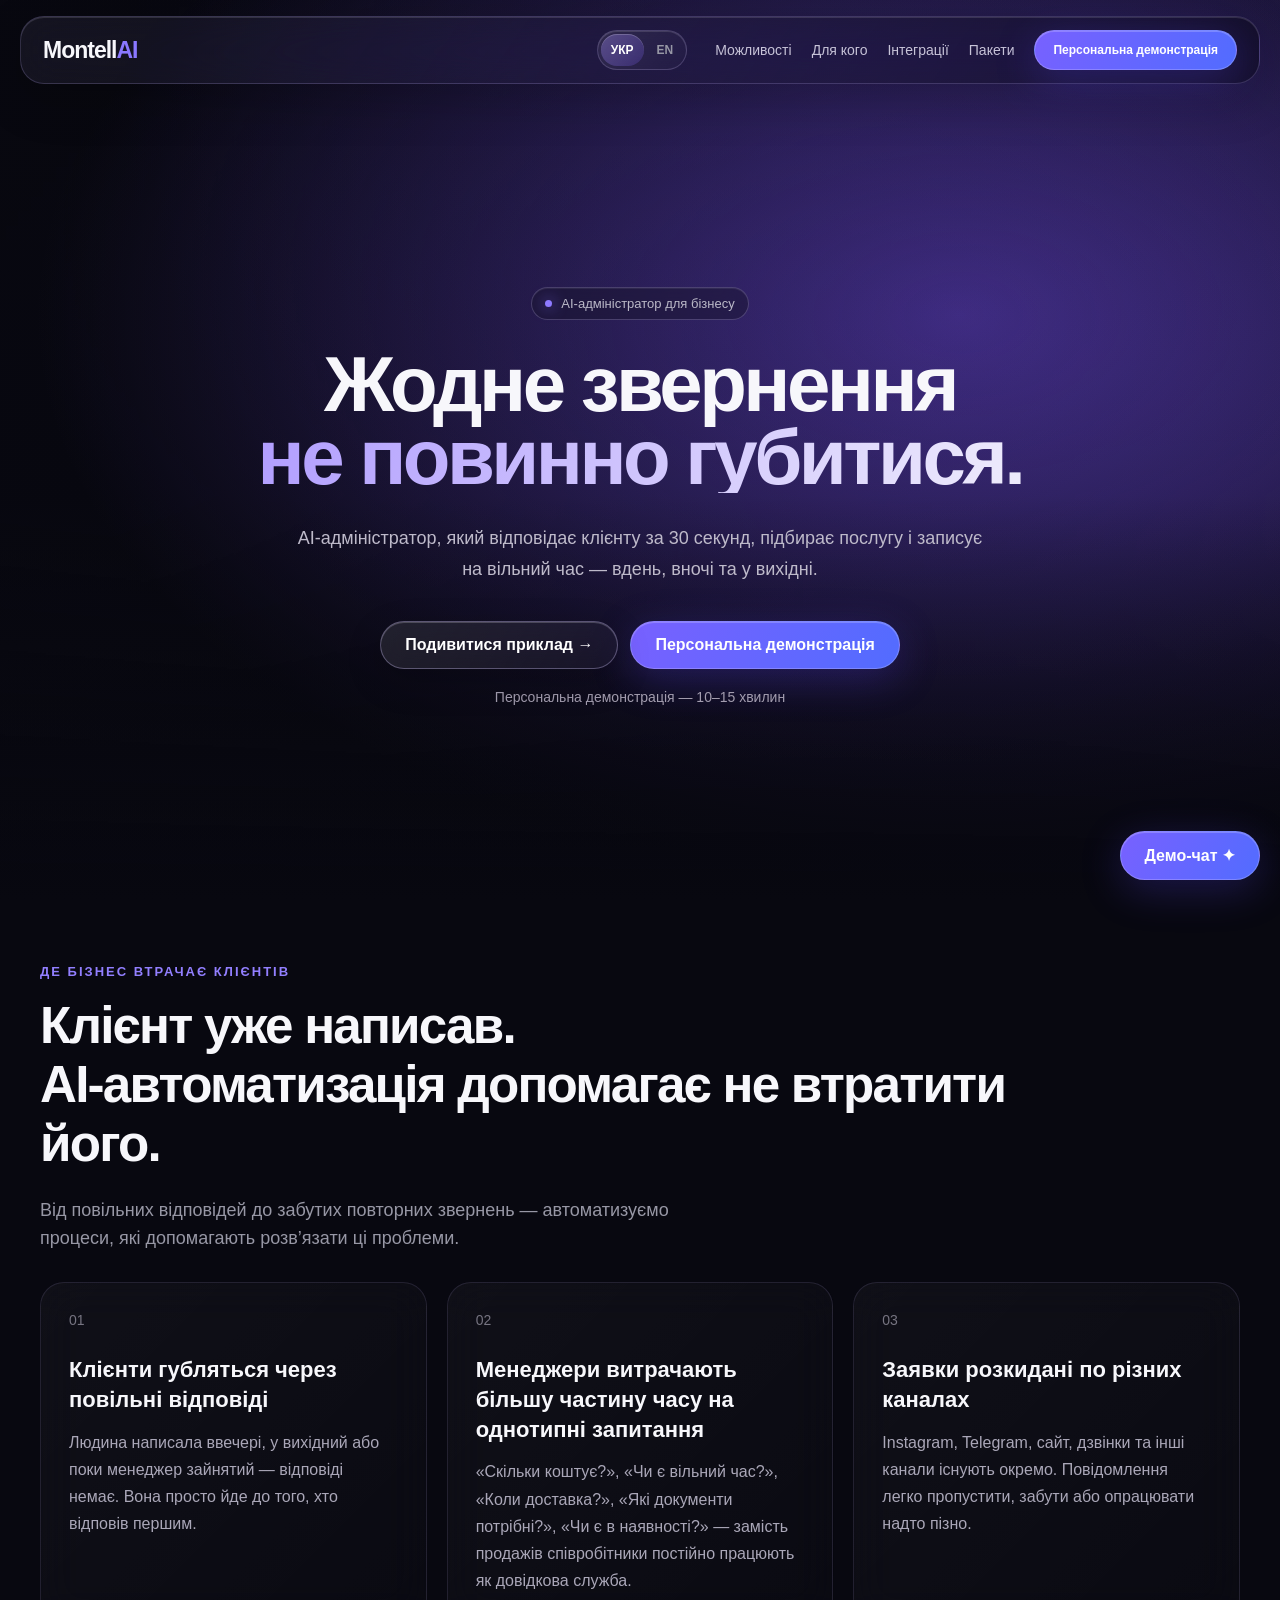
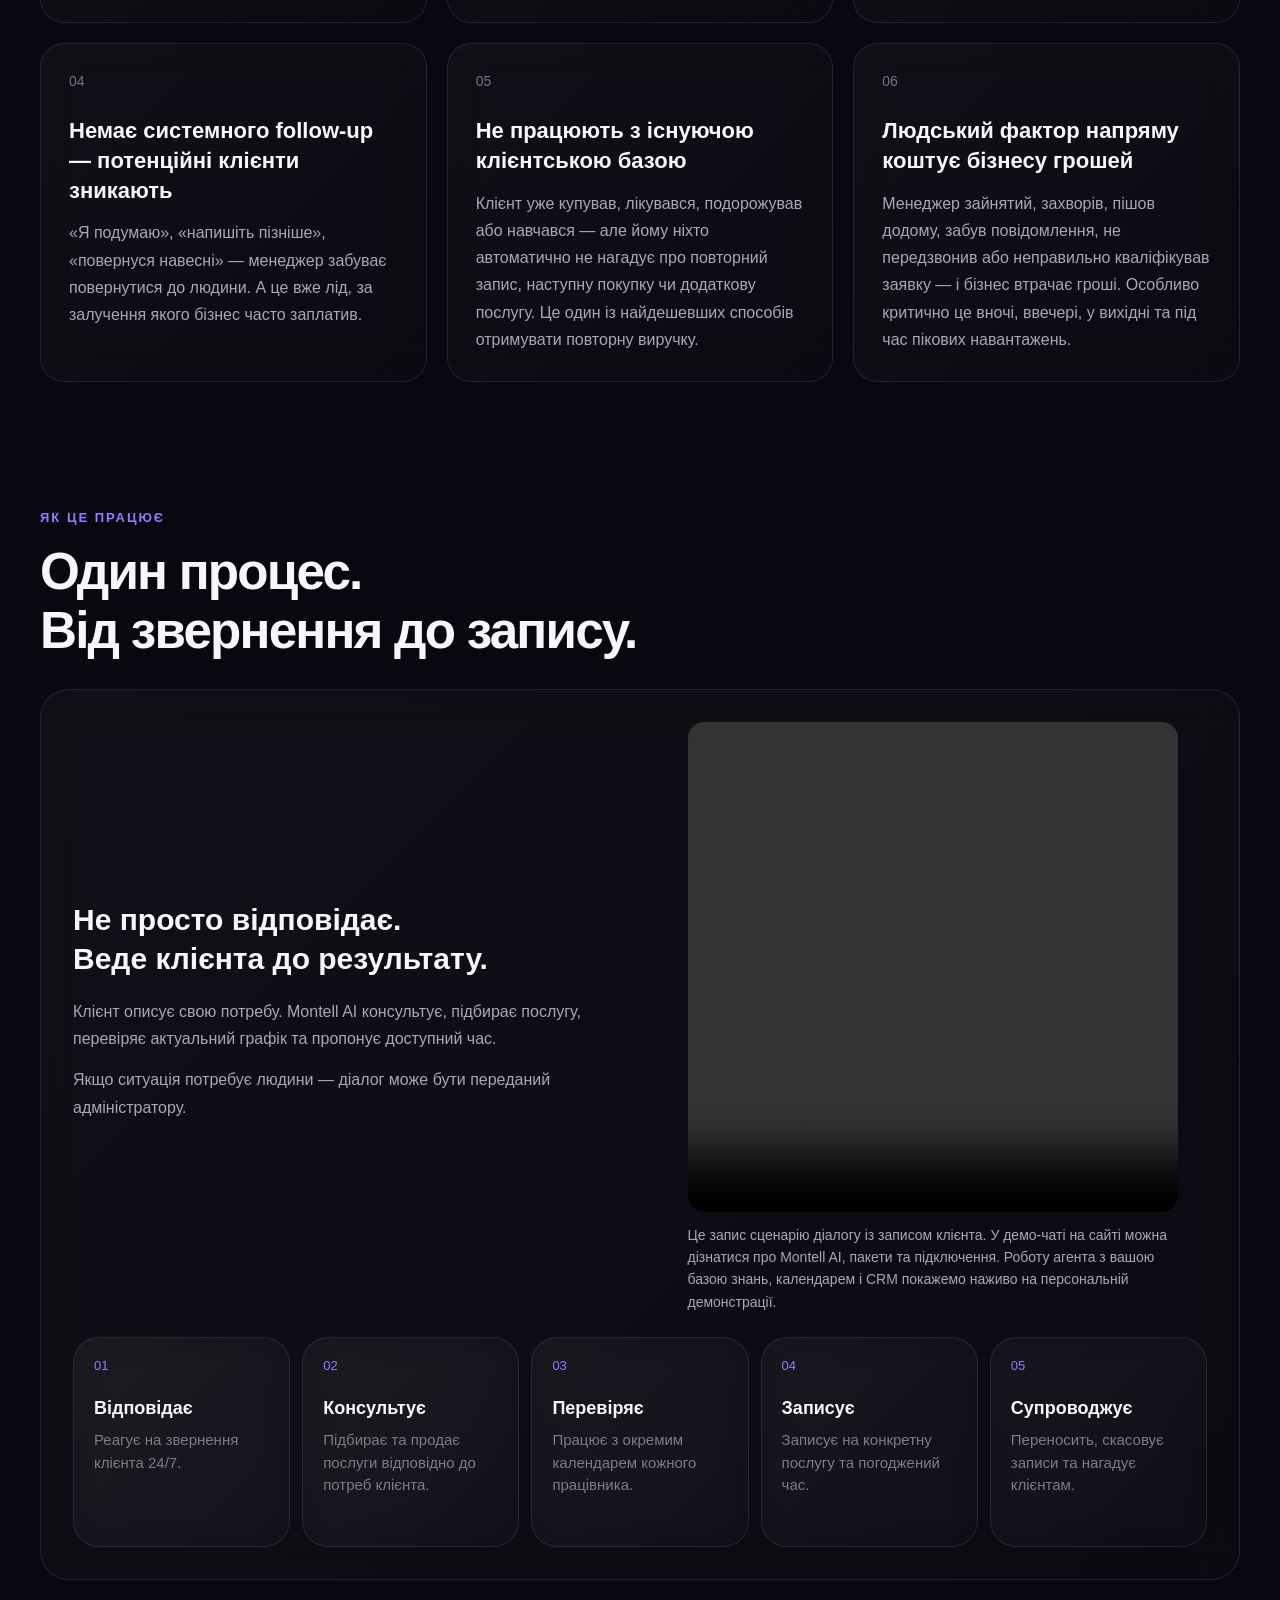
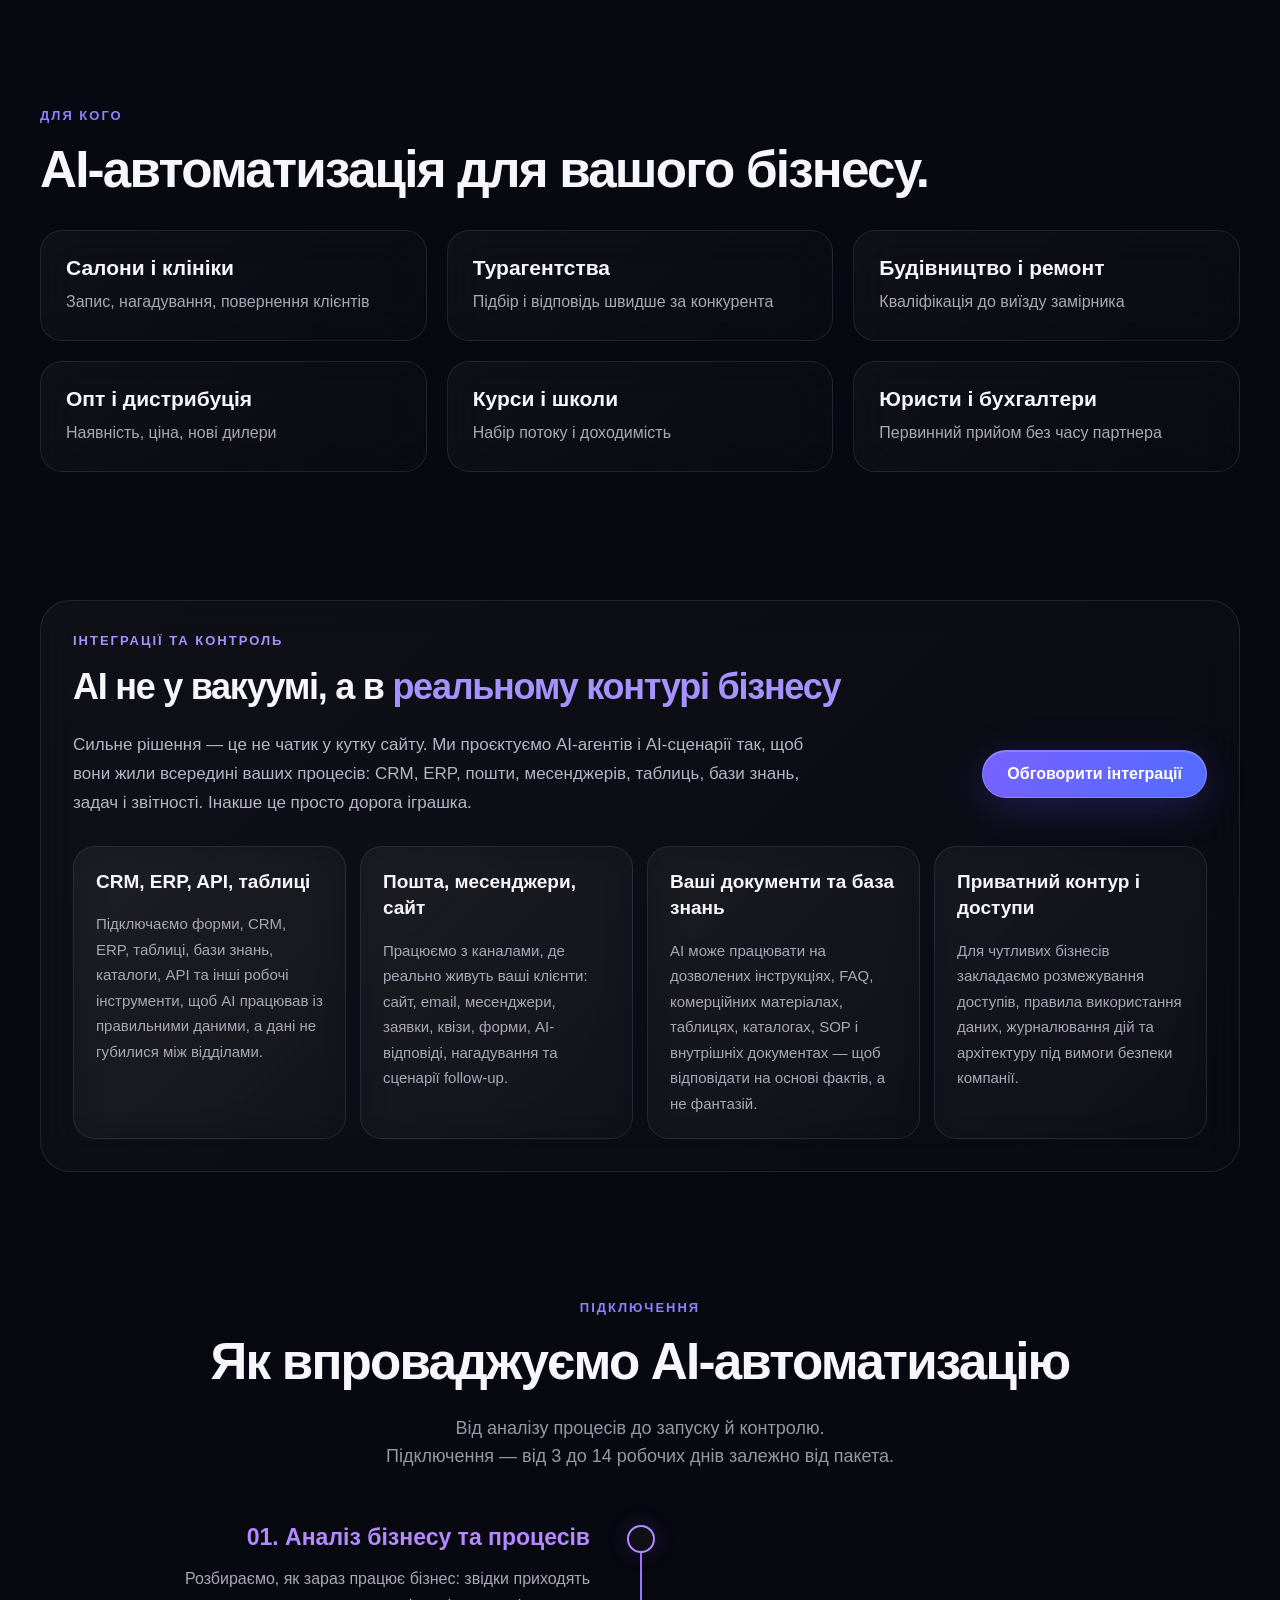
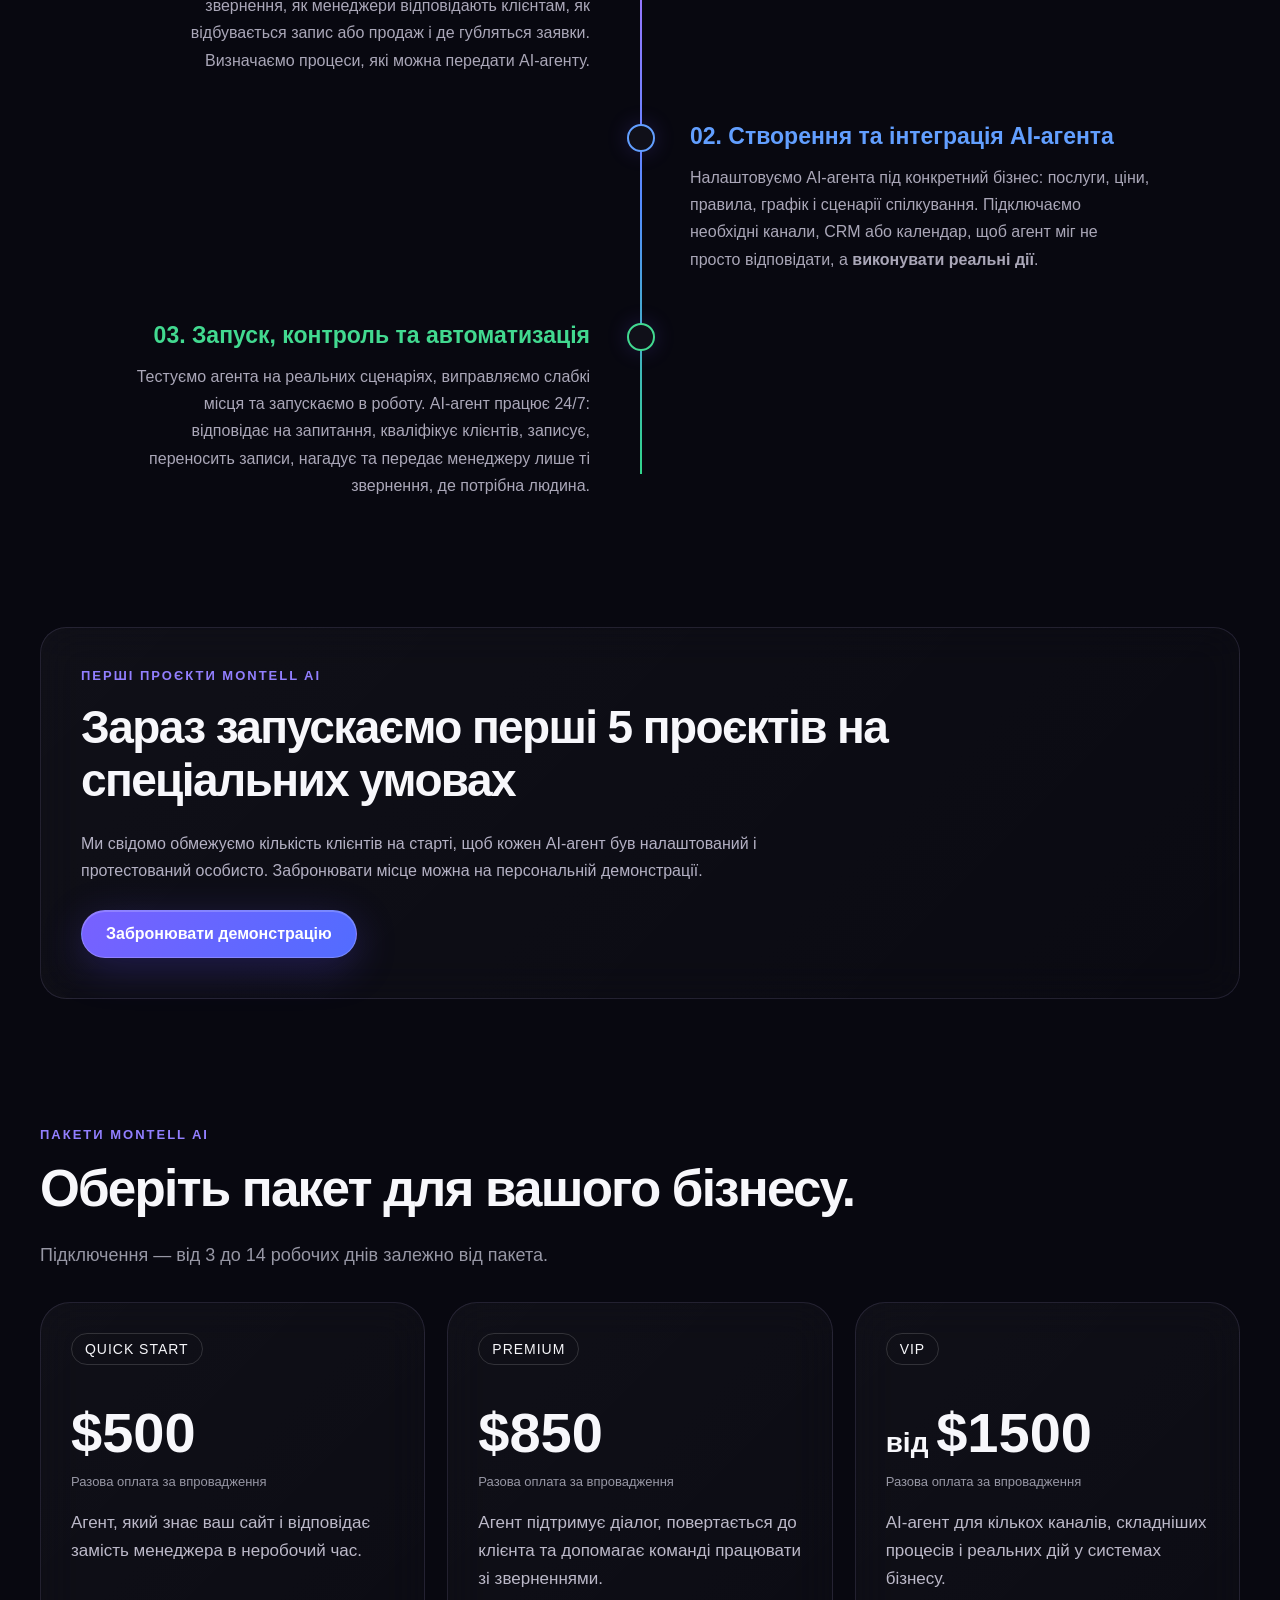
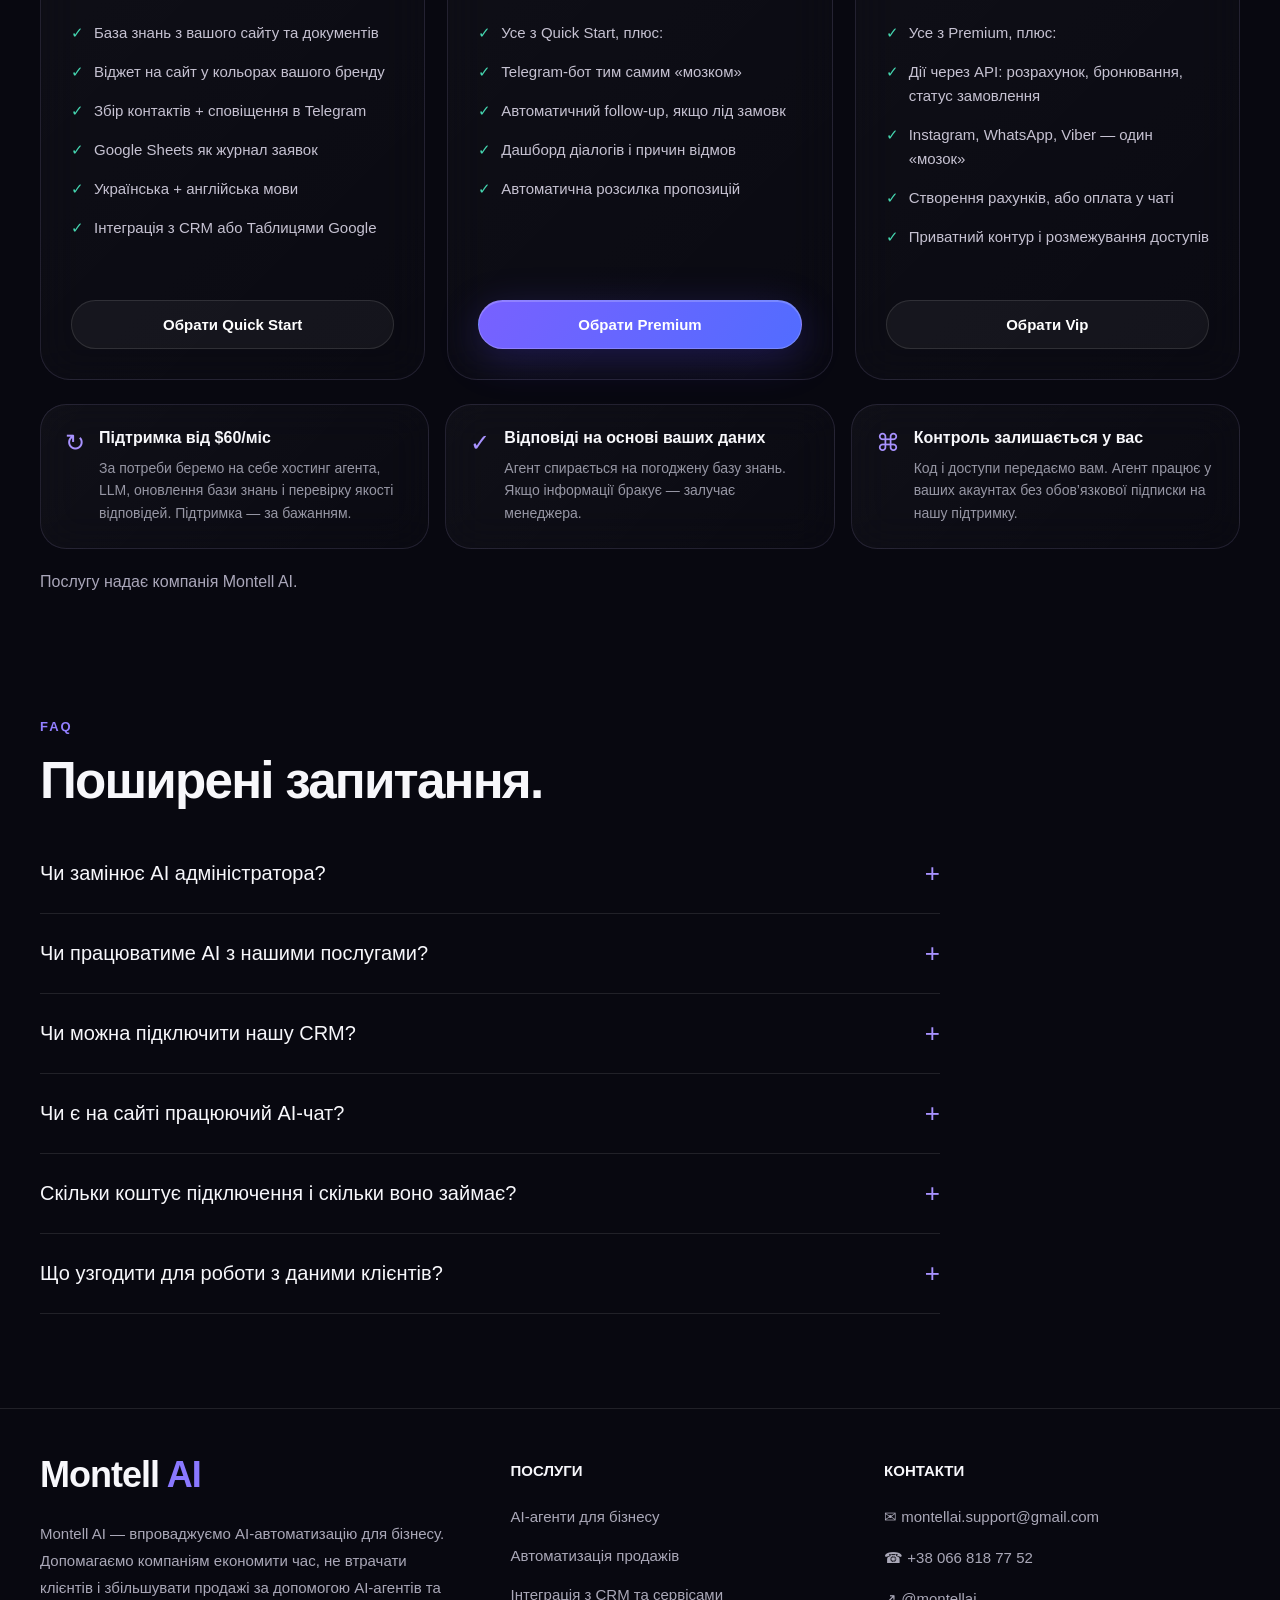
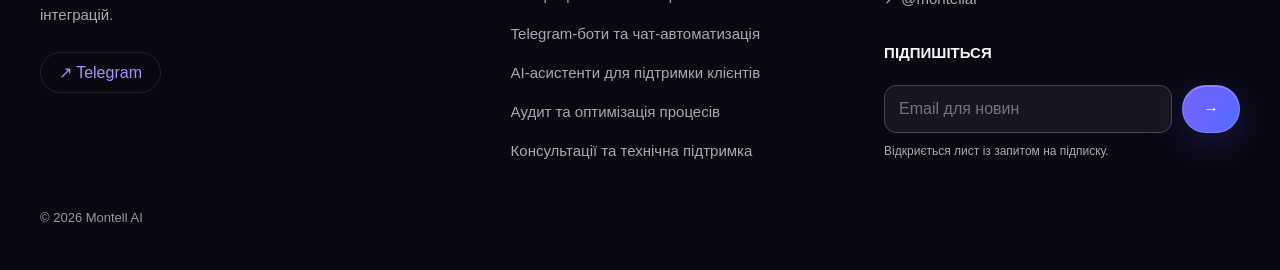
==== commit 1cf4882e: "Add files via upload" ====
--- a/montell-ai/montell-ai/index.html
+++ b/montell-ai/montell-ai/index.html
@@ -989,9 +989,9 @@
 </style>
 <link rel="canonical" href="https://montell-site.vercel.app/"><link rel="alternate" hreflang="uk" href="https://montell-site.vercel.app/"><link rel="alternate" hreflang="en" href="https://montell-site.vercel.app/en.html"><link rel="alternate" hreflang="x-default" href="https://montell-site.vercel.app/">
 <style>.language-switch{display:flex;align-items:center;gap:3px;border:1px solid var(--stroke);border-radius:999px;padding:3px;flex-shrink:0;margin-left:auto;margin-right:16px}.language-switch a{font-size:12px;font-weight:600;line-height:1;padding:10px;border-radius:999px;color:var(--muted)}.language-switch a[aria-current]{background:#765cff33;color:#fff}.language-switch a:focus-visible{outline:2px solid var(--purple2);outline-offset:2px}.nav-inner{gap:12px}html[lang=en] .hero h1{letter-spacing:-.045em}@media(max-width:600px){.nav-inner{gap:8px}.language-switch{margin-right:0}.nav-links .button{font-size:11px;padding:10px 12px;max-width:130px;text-align:center}.logo{font-size:19px}.language-switch a{padding:9px 7px}}@media(max-width:380px){.nav-links .button{max-width:100px;font-size:10px}.nav-inner{gap:5px}.language-switch{padding:2px}}
-</style><script src="language.js"></script></head>
-
-<body><div class="page-bg"><div class="grid"></div><div class="orb one"></div><div class="orb two"></div><div class="orb three"></div><canvas id="particles"></canvas></div>
+</style><script src="language.js"></script><link rel="stylesheet" href="assets/effects.css"></head>
+
+<body><div id="shader-background" aria-hidden="true"></div><div class="page-bg"><div class="grid"></div><div class="orb one"></div><div class="orb two"></div><div class="orb three"></div></div>
 <nav><div class="container nav-inner"><a href="#" class="logo">Montell<span>AI</span></a><div class="language-switch" role="group" aria-label="Мова сайту"><a href="/?lang=uk" lang="uk" hreflang="uk" aria-current="page">УКР</a><a href="/en.html?lang=en" lang="en" hreflang="en" >EN</a></div><div class="nav-links"><a href="#solution">Можливості</a><a href="#business">Для кого</a><a href="#integrations">Інтеграції</a><a href="#terms">Пакети</a><a class="button telegram-link" href="https://t.me/montellai" target="_blank" rel="noopener noreferrer">Персональна демонстрація</a></div></div></nav>
 <main><section class="hero"><div class="container"><div class="hero-content"><div class="hero-badge"><span class="pulse"></span>AI-адміністратор для бізнесу</div><h1>Жодне звернення<br><span class="gradient">не повинно губитися.</span></h1><p class="hero-sub">AI-адміністратор, який відповідає клієнту за 30 секунд, підбирає послугу і записує на вільний час — вдень, вночі та у вихідні.</p><div class="hero-actions"><a class="button ghost" href="#solution">Подивитися приклад →</a><a class="button telegram-link" href="https://t.me/montellai" target="_blank" rel="noopener noreferrer">Персональна демонстрація</a></div><div class="hero-note">Персональна демонстрація — 10–15 хвилин</div></div></div></section>
 <section id="problems"><div class="container"><div class="kicker">Де бізнес втрачає клієнтів</div><h2>Клієнт уже написав.<br>AI-автоматизація допомагає не втратити його.</h2><p class="lead">Від повільних відповідей до забутих повторних звернень — автоматизуємо процеси, які допомагають розв’язати ці проблеми.</p><div class="pain-grid"><article class="glass pain-card"><span class="number">01</span><h3>Клієнти губляться через повільні відповіді</h3><p>Людина написала ввечері, у вихідний або поки менеджер зайнятий — відповіді немає. Вона просто йде до того, хто відповів першим.</p></article><article class="glass pain-card"><span class="number">02</span><h3>Менеджери витрачають більшу частину часу на однотипні запитання</h3><p>«Скільки коштує?», «Чи є вільний час?», «Коли доставка?», «Які документи потрібні?», «Чи є в наявності?» — замість продажів співробітники постійно працюють як довідкова служба.</p></article><article class="glass pain-card"><span class="number">03</span><h3>Заявки розкидані по різних каналах</h3><p>Instagram, Telegram, сайт, дзвінки та інші канали існують окремо. Повідомлення легко пропустити, забути або опрацювати надто пізно.</p></article><article class="glass pain-card"><span class="number">04</span><h3>Немає системного follow-up — потенційні клієнти зникають</h3><p>«Я подумаю», «напишіть пізніше», «повернуся навесні» — менеджер забуває повернутися до людини. А це вже лід, за залучення якого бізнес часто заплатив.</p></article><article class="glass pain-card"><span class="number">05</span><h3>Не працюють з існуючою клієнтською базою</h3><p>Клієнт уже купував, лікувався, подорожував або навчався — але йому ніхто автоматично не нагадує про повторний запис, наступну покупку чи додаткову послугу. Це один із найдешевших способів отримувати повторну виручку.</p></article><article class="glass pain-card"><span class="number">06</span><h3>Людський фактор напряму коштує бізнесу грошей</h3><p>Менеджер зайнятий, захворів, пішов додому, забув повідомлення, не передзвонив або неправильно кваліфікував заявку — і бізнес втрачає гроші. Особливо критично це вночі, ввечері, у вихідні та під час пікових навантажень.</p></article></div></div></section>
@@ -1014,113 +1014,7 @@
     <div class="faq"><details class="faq-item"><summary>Чи замінює AI адміністратора?</summary><p>Montell AI допомагає з повторюваними зверненнями. Якщо ситуація потребує людини, діалог може бути переданий адміністратору.</p></details><details class="faq-item"><summary>Чи працюватиме AI з нашими послугами?</summary><p>База знань, послуги, ціни, спеціалісти, тривалість процедур та правила запису налаштовуються для конкретного бізнесу.</p></details><details class="faq-item"><summary>Чи можна підключити нашу CRM?</summary><p>Це залежить від її API. Перед підключенням потрібно перевірити доступ до розкладу та можливості створення, перенесення і скасування записів.</p></details><details class="faq-item"><summary>Чи є на сайті працюючий AI-чат?</summary><p>На сайті є демо-чат із відповідями про послуги, пакети та підключення Montell AI. Зараз він працює за підготовленими сценаріями та не створює реальних записів. Робочого AI-агента підключаємо до бази знань, календаря і CRM конкретного бізнесу. Його можливості покажемо за 15 хвилин на персональній демонстрації.</p></details><details class="faq-item"><summary>Скільки коштує підключення і скільки воно займає?</summary><p>Quick Start — $500, Premium — $850, Vip — від $1500. Підключення займає від 3 до 14 робочих днів залежно від пакета.</p></details><details class="faq-item"><summary>Що узгодити для роботи з даними клієнтів?</summary><p>До підключення потрібно визначити доступ до переписок, зберігання й видалення даних та правила передачі діалогу людині. </p></details></div></div></section></main>
 <footer><div class="container footer-grid"><div><a class="logo" href="#">Montell <span>AI</span></a><p>Montell AI — впроваджуємо AI-автоматизацію для бізнесу. Допомагаємо компаніям економити час, не втрачати клієнтів і збільшувати продажі за допомогою AI-агентів та інтеграцій.</p><a class="social-link" href="https://t.me/montellai" target="_blank" rel="noopener noreferrer" aria-label="Montell AI у Telegram">↗ Telegram</a></div><div><h3>Послуги</h3><ul><li>AI-агенти для бізнесу</li><li>Автоматизація продажів</li><li>Інтеграція з CRM та сервісами</li><li>Telegram-боти та чат-автоматизація</li><li>AI-асистенти для підтримки клієнтів</li><li>Аудит та оптимізація процесів</li><li>Консультації та технічна підтримка</li></ul></div><div><h3>Контакти</h3><address><a href="mailto:montellai.support@gmail.com">✉ montellai.support@gmail.com</a><a href="tel:+380668187752">☎ +38 066 818 77 52</a><a href="https://t.me/montellai" target="_blank" rel="noopener noreferrer">↗ @montellai</a></address><h3 class="subscribe-title">Підпишіться</h3><form id="newsletter"><label class="sr-only" for="news-email">Email для новин</label><div class="subscribe-row"><input id="news-email" type="email" placeholder="Email для новин" required maxlength="254"><button class="button" aria-label="Надіслати запит на підписку">→</button></div><p class="subscribe-note">Відкриється лист із запитом на підписку.</p></form></div></div><div class="container copyright">© 2026 Montell AI</div></footer>
 
-<script>/* BACKGROUND PARTICLES */
-
-  const canvas = document.getElementById("particles");
-  const ctx = canvas.getContext("2d");
-
-  let width;
-  let height;
-
-  const particles = [];
-
-  function resize() {
-
-    width = canvas.width = window.innerWidth;
-    height = canvas.height = window.innerHeight;
-
-  }
-
-  window.addEventListener("resize", resize);
-  resize();
-
-  class Particle {
-
-    constructor() {
-      this.reset();
-    }
-
-    reset() {
-
-      this.x = Math.random() * width;
-      this.y = Math.random() * height;
-
-      this.size = Math.random() * 1.5 + .3;
-
-      this.speedX =
-        (Math.random() - .5) * .18;
-
-      this.speedY =
-        (Math.random() - .5) * .18;
-
-      this.alpha =
-        Math.random() * .35 + .05;
-
-    }
-
-    update() {
-
-      this.x += this.speedX;
-      this.y += this.speedY;
-
-      if (
-        this.x < 0 ||
-        this.x > width ||
-        this.y < 0 ||
-        this.y > height
-      ) {
-        this.reset();
-      }
-
-    }
-
-    draw() {
-
-      ctx.beginPath();
-
-      ctx.arc(
-        this.x,
-        this.y,
-        this.size,
-        0,
-        Math.PI * 2
-      );
-
-      ctx.fillStyle =
-        `rgba(180,170,255,${this.alpha})`;
-
-      ctx.fill();
-
-    }
-
-  }
-
-  for (let i = 0; i < 80; i++) {
-    particles.push(new Particle());
-  }
-
-  function animate() {
-
-    ctx.clearRect(
-      0,
-      0,
-      width,
-      height
-    );
-
-    particles.forEach(p => {
-      p.update();
-      p.draw();
-    });
-
-    requestAnimationFrame(animate);
-
-  }
-
-  animate();
-
-
-</script><script>
+<script>
 document.querySelectorAll('.faq-item').forEach(d=>{const s=d.querySelector('summary'),p=d.querySelector('p'),wrap=document.createElement('div');wrap.className='faq-content';p.before(wrap);wrap.append(p);let animation; s.addEventListener('click',e=>{e.preventDefault();if(animation)return;const opening=!d.open,start=d.getBoundingClientRect().height;if(opening)d.open=true;const end=opening?d.getBoundingClientRect().height:s.getBoundingClientRect().height;if(matchMedia('(prefers-reduced-motion: reduce)').matches){d.open=opening;return;}animation=d.animate([{height:start+'px',opacity:1},{height:end+'px',opacity:1}],{duration:320,easing:'cubic-bezier(.22,1,.36,1)'});animation.onfinish=()=>{d.open=opening;animation=null;};});});
 document.getElementById('newsletter').addEventListener('submit',e=>{e.preventDefault();const email=document.getElementById('news-email').value;location.href='mailto:montellai.support@gmail.com?subject='+encodeURIComponent('Підписка на новини Montell AI')+'&body='+encodeURIComponent('Хочу отримувати новини Montell AI на '+email);});
-</script><script src="chat-config.js"></script><script src="chat.js"></script><script src="scroll-reveal.js"></script></body></html>+</script><script src="chat-config.js"></script><script src="chat.js"></script><script src="scroll-reveal.js"></script><script type="module" src="assets/effects.js"></script></body></html>
--- a/montell-ai/montell-ai/assets/effects.css
+++ b/montell-ai/montell-ai/assets/effects.css
@@ -0,0 +1,24 @@
+/* Montell AI: ShaderGradient backdrop + Liquid Glass surfaces. */
+body{isolation:isolate;background:#080810}
+.page-bg{z-index:-2;background:radial-gradient(ellipse at 65% 12%,#28205488,transparent 60%),#080810}
+.page-bg .orb,.page-bg .grid{display:none}
+#shader-background{position:fixed;inset:0;z-index:-1;pointer-events:none;opacity:0;transition:opacity .6s;background:radial-gradient(ellipse at 75% 35%,#5037a5,transparent 68%)}
+#shader-background::after{content:'';position:absolute;inset:0;background:linear-gradient(90deg,#08081066,#08081022),linear-gradient(0deg,#080810 0%,transparent 45%,#08081022 100%);pointer-events:none}
+#shader-background canvas{display:block}
+nav{top:16px;background:none;border:0;backdrop-filter:none;padding:0 16px}
+nav .nav-inner{position:relative;height:68px;width:min(1240px,100%);padding:0 22px;border-radius:24px;border:1px solid #c5b8ff33;background:linear-gradient(125deg,#c5b8ff12,#0c0b1799);backdrop-filter:blur(20px) saturate(1.3);box-shadow:inset 0 1px 0 #ffffff20,0 16px 48px #0003;isolation:isolate}
+nav .nav-links{gap:20px}
+nav .nav-links .button{font-size:12px;padding:12px 18px}
+.liquid-target{position:relative;isolation:isolate}
+.liquid-layer{position:absolute!important;inset:0!important;width:100%!important;height:100%!important;pointer-events:none;z-index:-1;overflow:hidden;border-radius:inherit!important;transition:opacity .4s}
+.liquid-layer canvas{box-shadow:none!important;border-radius:inherit!important}
+.language-switch{background:linear-gradient(125deg,#ffffff12,#ffffff04);border-color:#d4c5ff35;box-shadow:inset 0 1px #ffffff20}
+.language-switch a[aria-current]{background:linear-gradient(135deg,#b09aff55,#795bff35);box-shadow:inset 0 1px #fff3}
+.hero{min-height:100svh}
+.hero-badge{background:#15122566;border-color:#d4c5ff3b;backdrop-filter:blur(12px);box-shadow:inset 0 1px #fff1}
+.hero-actions .ghost{background:linear-gradient(120deg,#ffffff17,#ffffff08);border-color:#d5caff55;backdrop-filter:blur(12px);box-shadow:inset 0 1px #fff3,0 12px 36px #0003}
+.glass{background:linear-gradient(135deg,#ffffff09,#ffffff03);border-color:#c8baff20}
+@media(max-width:1100px){nav .nav-links>a:not(.button){display:none}}
+@media(max-width:760px){nav{top:10px;padding:0 10px}nav .nav-inner{height:62px;padding:0 12px;gap:7px;border-radius:20px}nav .nav-links .button{font-size:10px;padding:10px;max-width:110px}.language-switch{margin-right:0}.hero{padding-top:140px}.liquid-layer{display:none}#shader-background::after{background:linear-gradient(0deg,#080810 0%,#08081044 60%)} }
+@media(prefers-reduced-motion:reduce){#shader-background{display:none}.orb{animation:none}.scroll-reveal{transition:none!important}nav .nav-inner{backdrop-filter:blur(12px)}}
+nav .nav-links{color:#c7c3d8}.hero-sub{color:#bebaca}.hero-note{color:#a39daf}
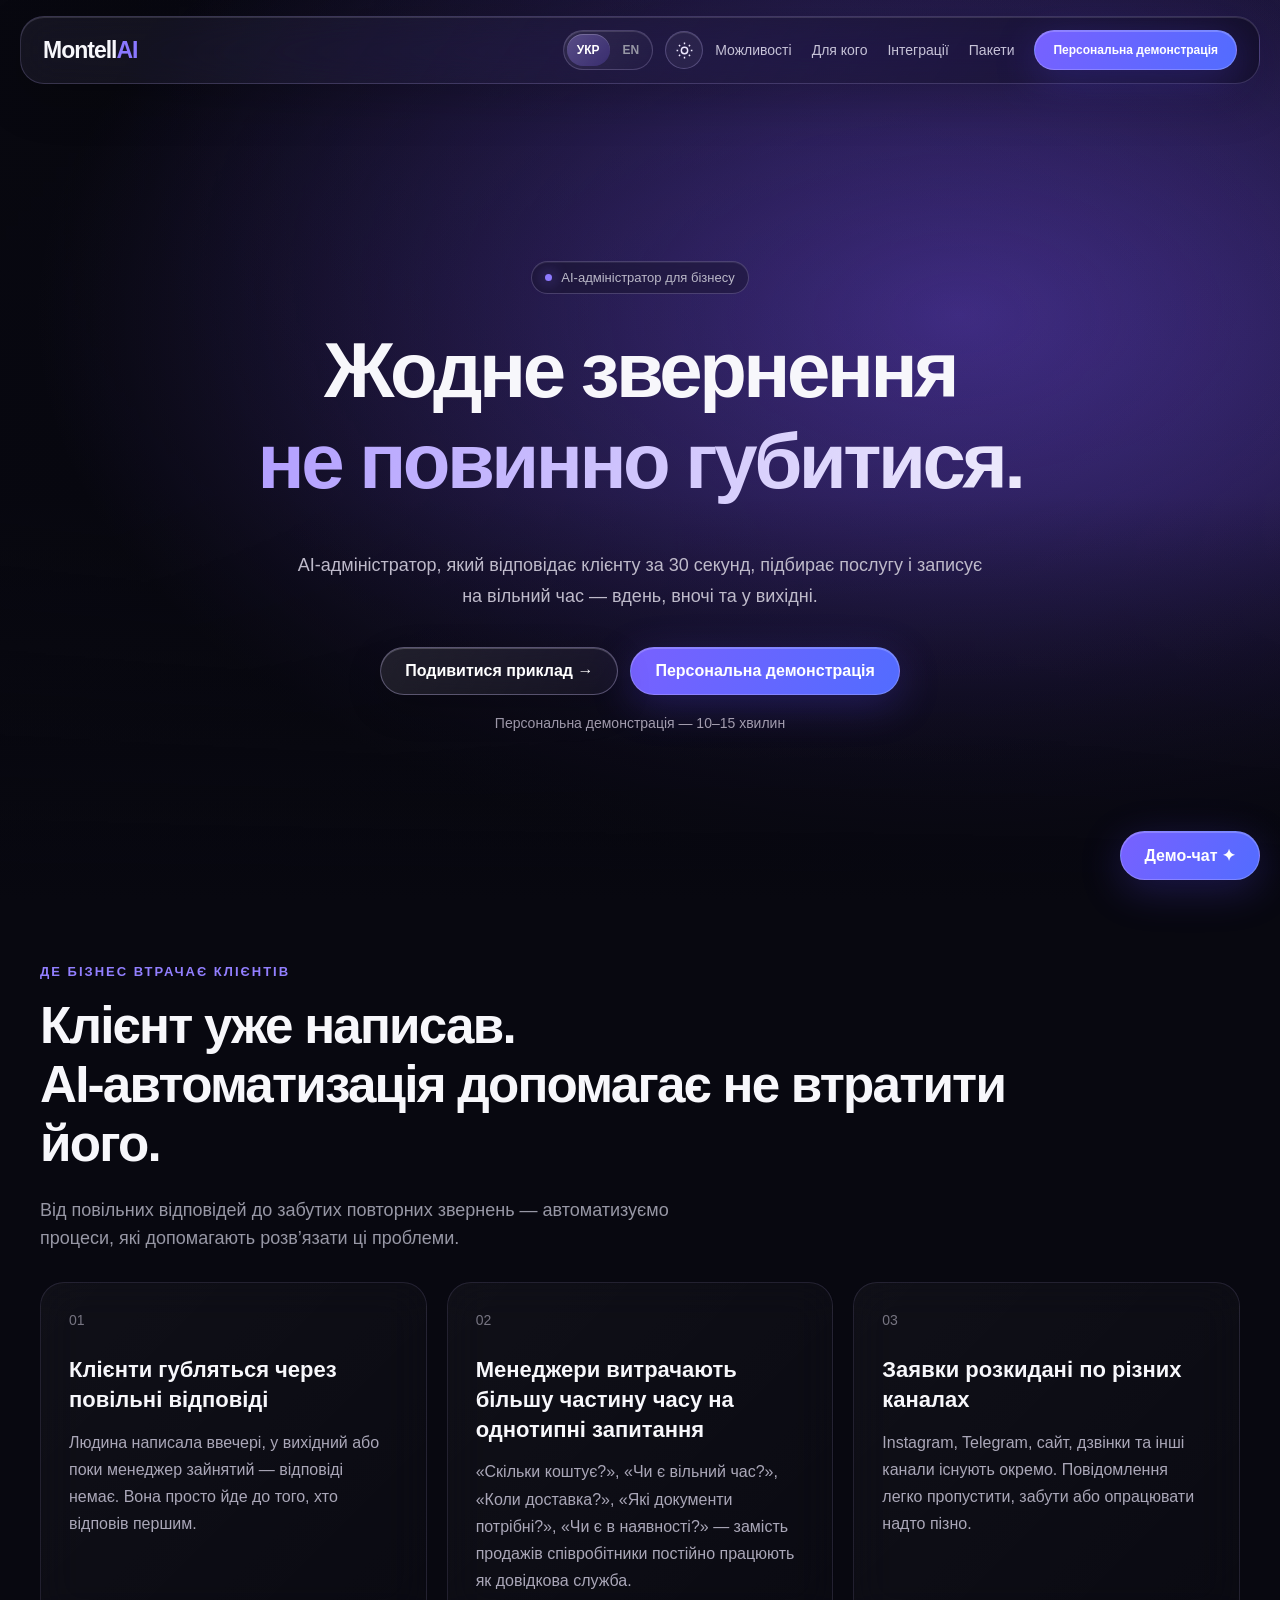
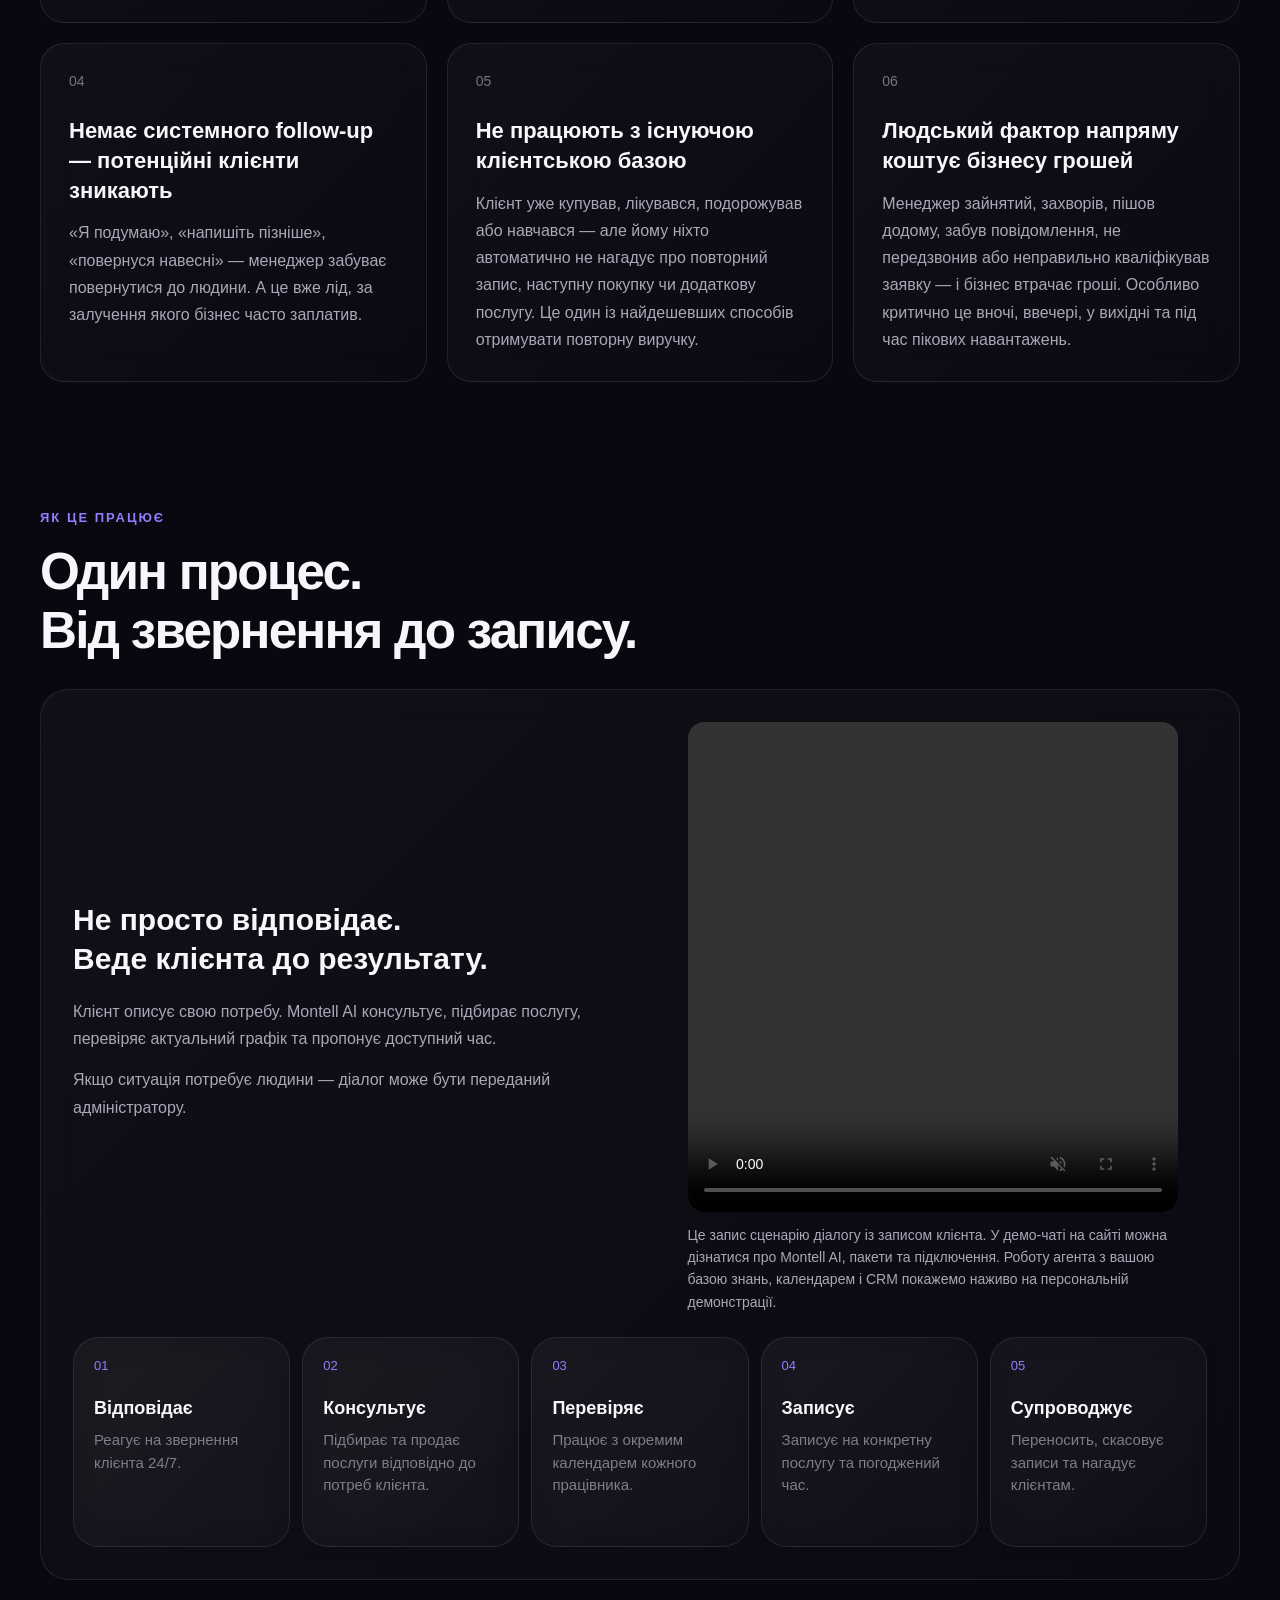
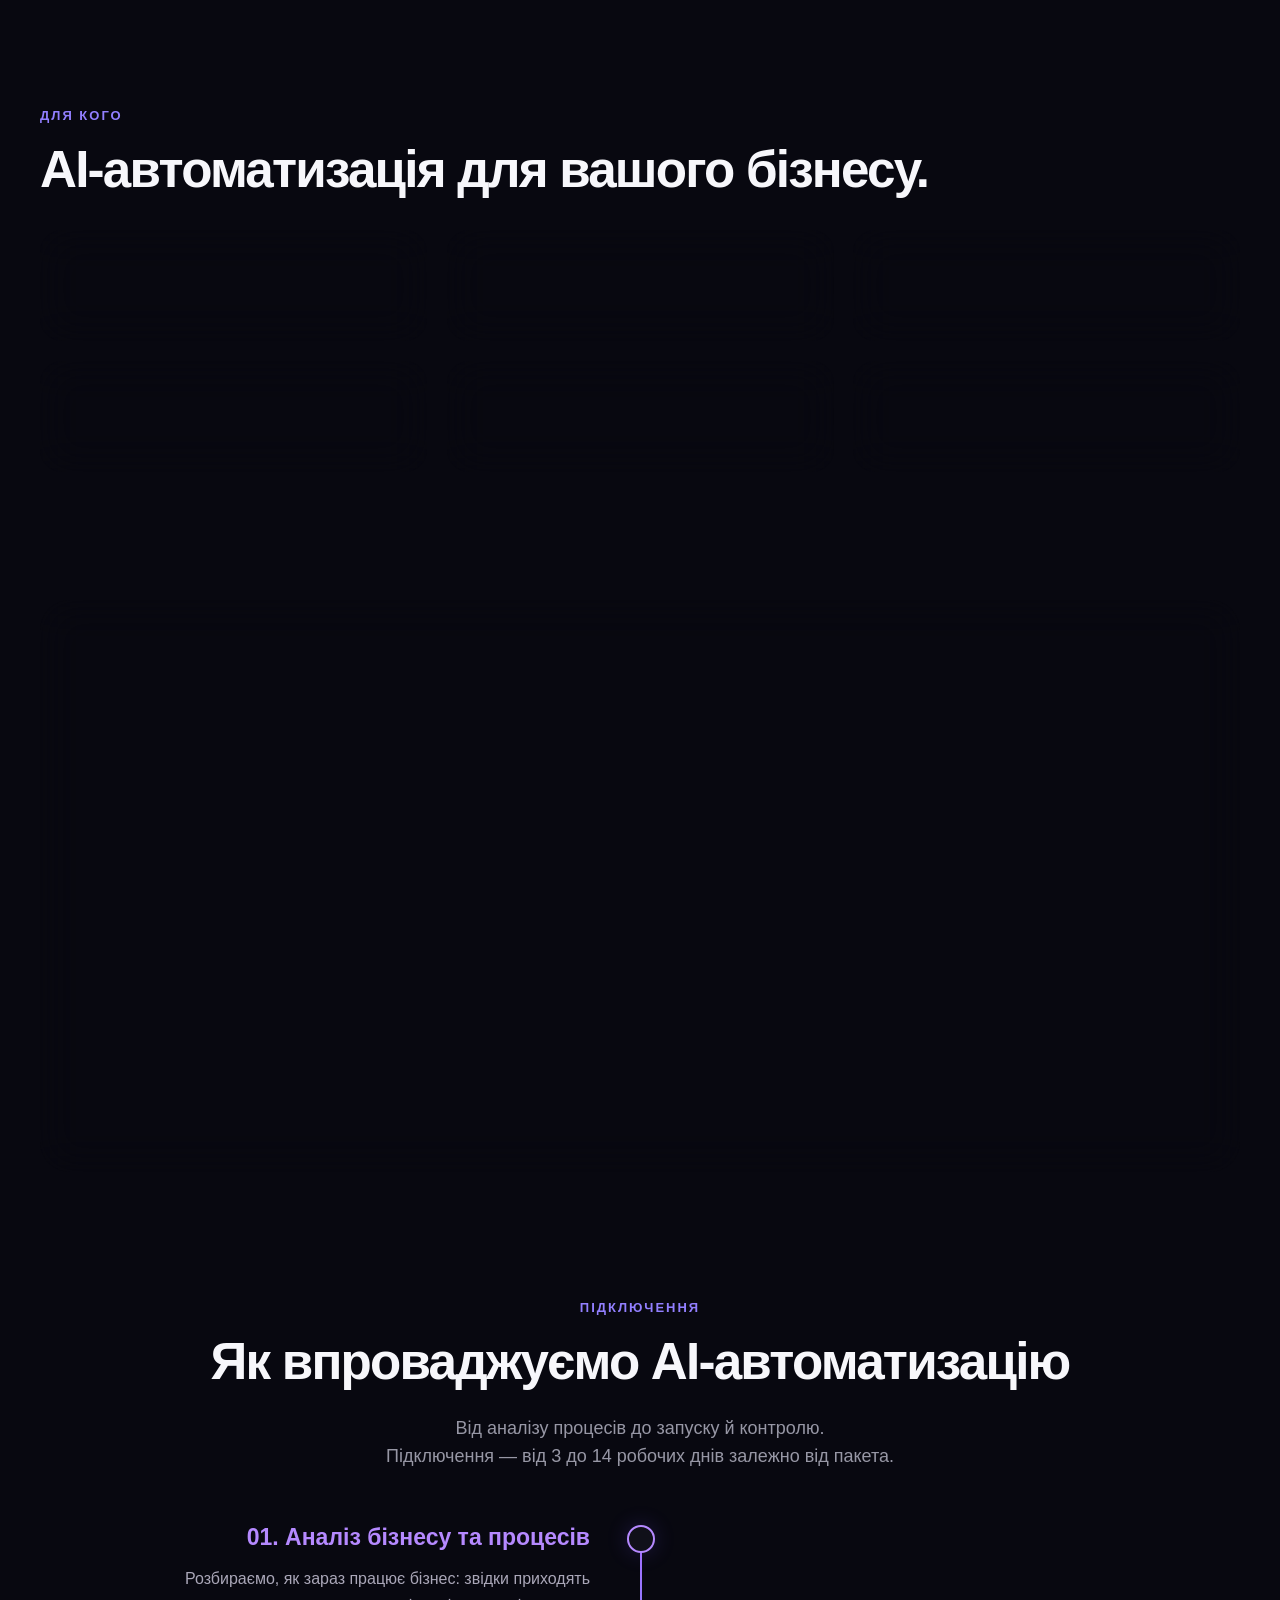
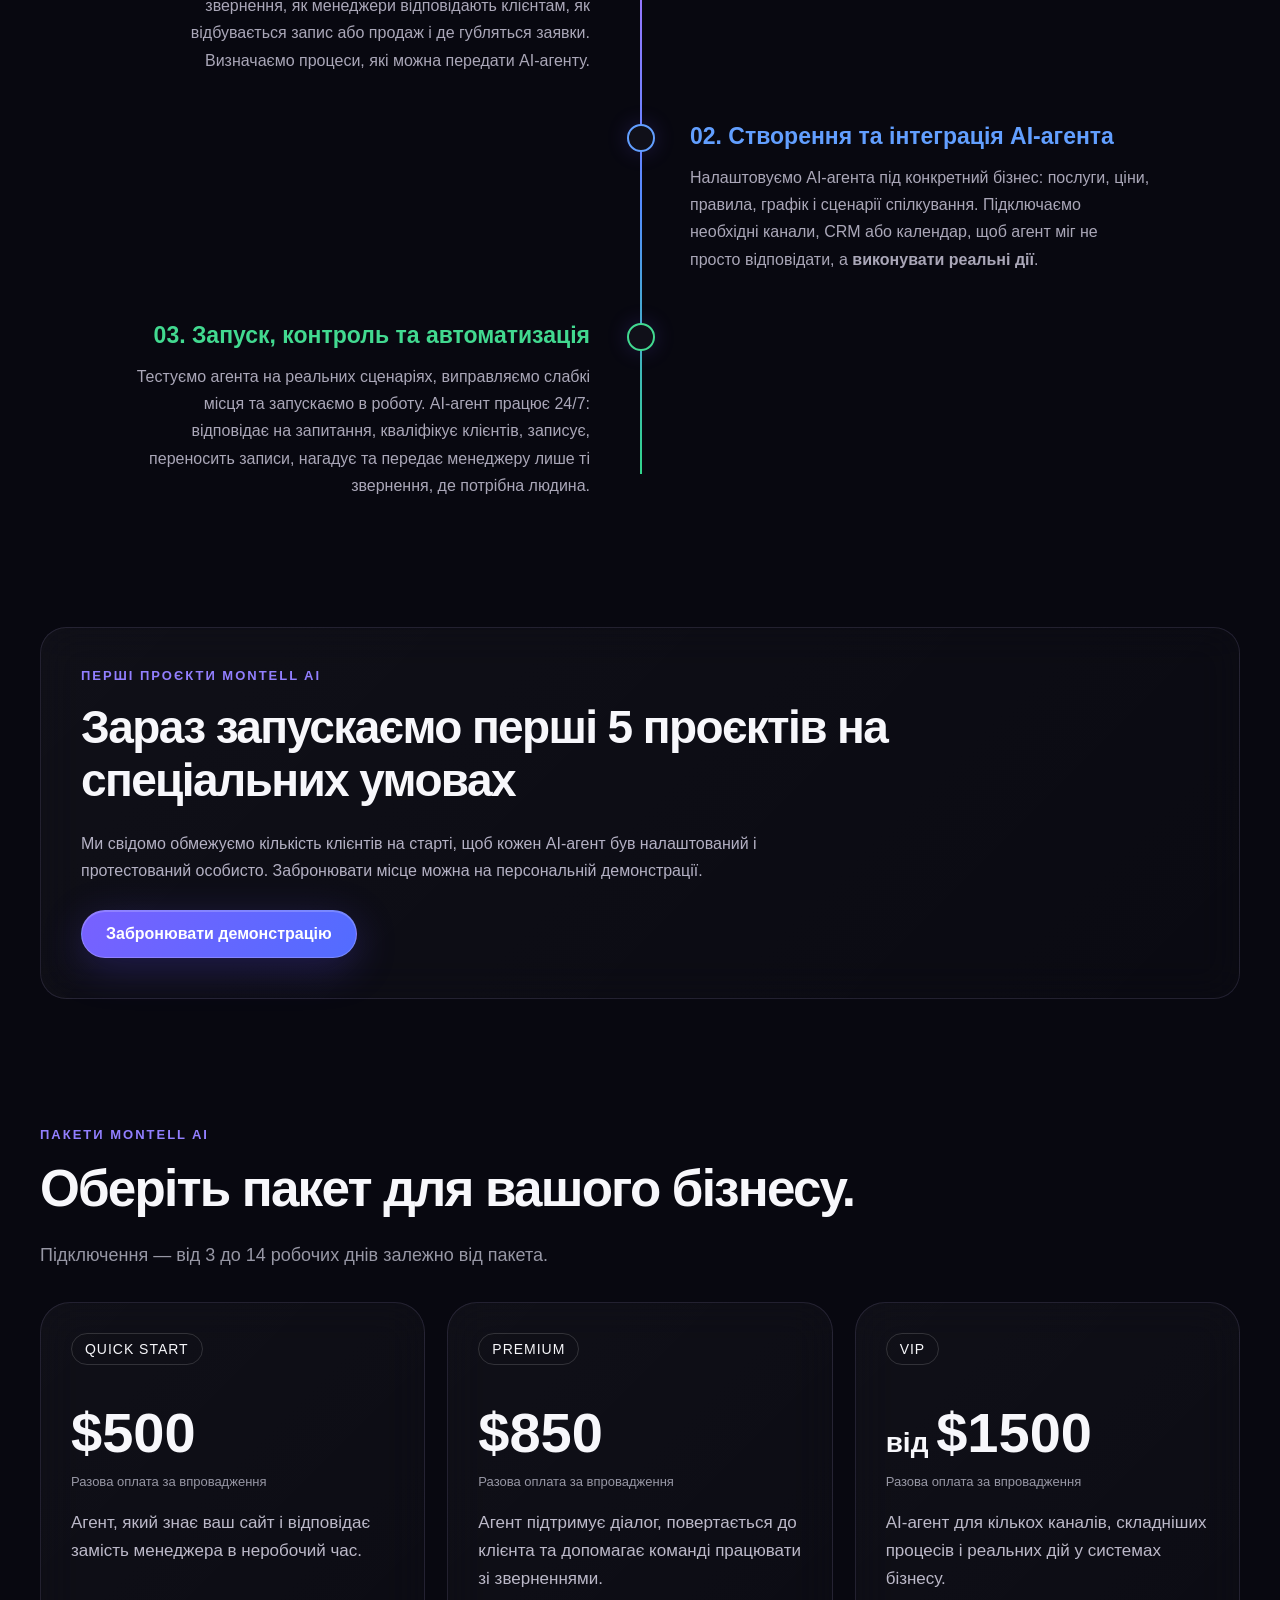
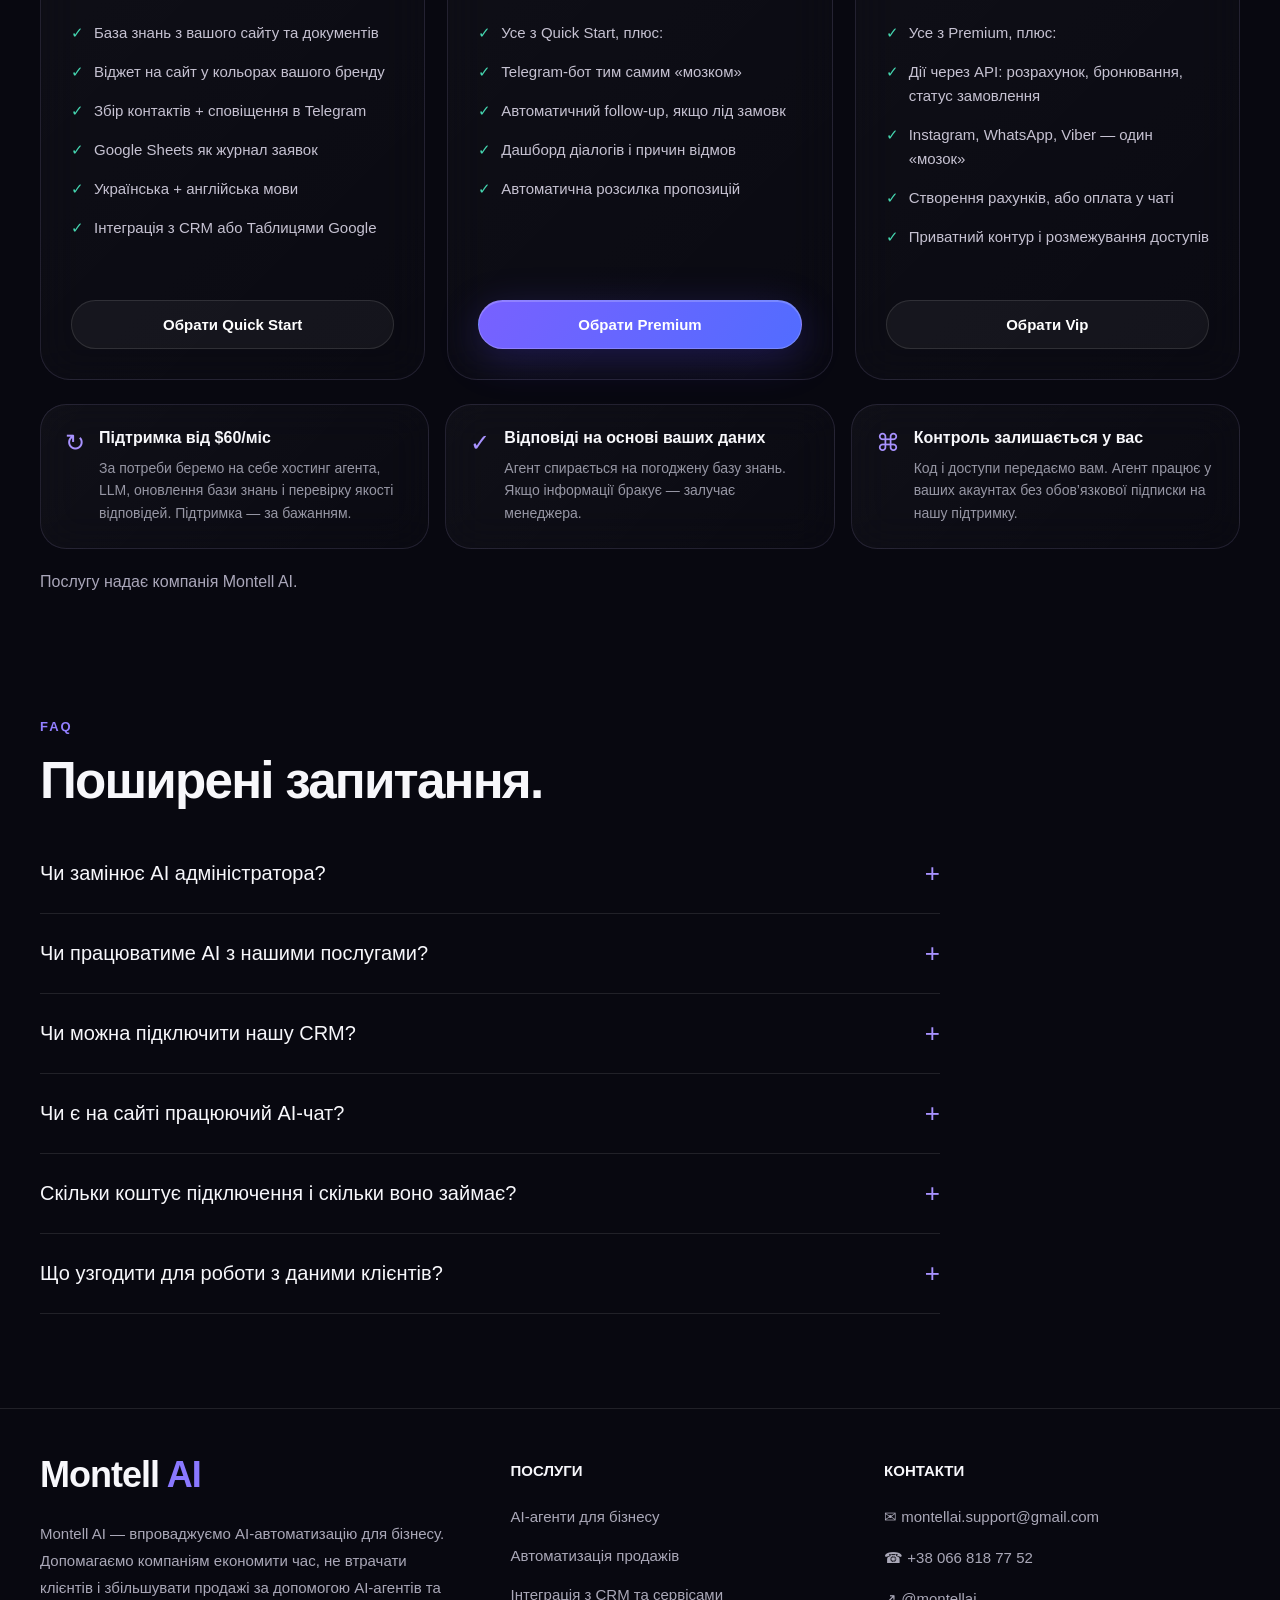
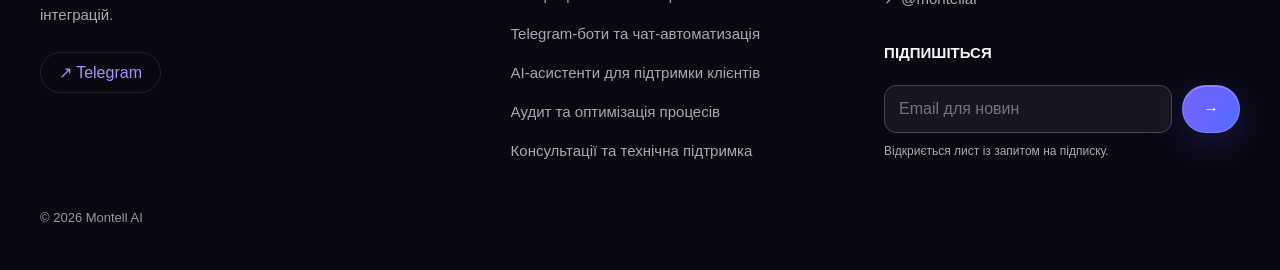
==== commit 6e2dfcbb: "Add files via upload" ====
--- a/montell-ai/montell-ai/index.html
+++ b/montell-ai/montell-ai/index.html
@@ -1,6 +1,6 @@
 <!DOCTYPE html>
 <html lang="uk">
-<head>
+<head><meta name="theme-color" content="#080810"><script src="assets/theme.js"></script>
   <meta charset="UTF-8" />
   <meta name="viewport" content="width=device-width, initial-scale=1.0" />
   <title>Montell AI — AI-адміністратор для бізнесу</title>
@@ -989,10 +989,10 @@
 </style>
 <link rel="canonical" href="https://montell-site.vercel.app/"><link rel="alternate" hreflang="uk" href="https://montell-site.vercel.app/"><link rel="alternate" hreflang="en" href="https://montell-site.vercel.app/en.html"><link rel="alternate" hreflang="x-default" href="https://montell-site.vercel.app/">
 <style>.language-switch{display:flex;align-items:center;gap:3px;border:1px solid var(--stroke);border-radius:999px;padding:3px;flex-shrink:0;margin-left:auto;margin-right:16px}.language-switch a{font-size:12px;font-weight:600;line-height:1;padding:10px;border-radius:999px;color:var(--muted)}.language-switch a[aria-current]{background:#765cff33;color:#fff}.language-switch a:focus-visible{outline:2px solid var(--purple2);outline-offset:2px}.nav-inner{gap:12px}html[lang=en] .hero h1{letter-spacing:-.045em}@media(max-width:600px){.nav-inner{gap:8px}.language-switch{margin-right:0}.nav-links .button{font-size:11px;padding:10px 12px;max-width:130px;text-align:center}.logo{font-size:19px}.language-switch a{padding:9px 7px}}@media(max-width:380px){.nav-links .button{max-width:100px;font-size:10px}.nav-inner{gap:5px}.language-switch{padding:2px}}
-</style><script src="language.js"></script><link rel="stylesheet" href="assets/effects.css"></head>
+</style><script src="language.js"></script><link rel="stylesheet" href="assets/effects.css"><link rel="stylesheet" href="assets/themes.css"></head>
 
 <body><div id="shader-background" aria-hidden="true"></div><div class="page-bg"><div class="grid"></div><div class="orb one"></div><div class="orb two"></div><div class="orb three"></div></div>
-<nav><div class="container nav-inner"><a href="#" class="logo">Montell<span>AI</span></a><div class="language-switch" role="group" aria-label="Мова сайту"><a href="/?lang=uk" lang="uk" hreflang="uk" aria-current="page">УКР</a><a href="/en.html?lang=en" lang="en" hreflang="en" >EN</a></div><div class="nav-links"><a href="#solution">Можливості</a><a href="#business">Для кого</a><a href="#integrations">Інтеграції</a><a href="#terms">Пакети</a><a class="button telegram-link" href="https://t.me/montellai" target="_blank" rel="noopener noreferrer">Персональна демонстрація</a></div></div></nav>
+<nav><div class="container nav-inner"><a href="#" class="logo">Montell<span>AI</span></a><div class="language-switch" role="group" aria-label="Мова сайту"><a href="/?lang=uk" lang="uk" hreflang="uk" aria-current="page">УКР</a><a href="/en.html?lang=en" lang="en" hreflang="en" >EN</a></div><button class="theme-toggle" type="button" aria-label="Увімкнути світлу тему">☼</button><div class="nav-links"><a href="#solution">Можливості</a><a href="#business">Для кого</a><a href="#integrations">Інтеграції</a><a href="#terms">Пакети</a><a class="button telegram-link" href="https://t.me/montellai" target="_blank" rel="noopener noreferrer">Персональна демонстрація</a></div></div></nav>
 <main><section class="hero"><div class="container"><div class="hero-content"><div class="hero-badge"><span class="pulse"></span>AI-адміністратор для бізнесу</div><h1>Жодне звернення<br><span class="gradient">не повинно губитися.</span></h1><p class="hero-sub">AI-адміністратор, який відповідає клієнту за 30 секунд, підбирає послугу і записує на вільний час — вдень, вночі та у вихідні.</p><div class="hero-actions"><a class="button ghost" href="#solution">Подивитися приклад →</a><a class="button telegram-link" href="https://t.me/montellai" target="_blank" rel="noopener noreferrer">Персональна демонстрація</a></div><div class="hero-note">Персональна демонстрація — 10–15 хвилин</div></div></div></section>
 <section id="problems"><div class="container"><div class="kicker">Де бізнес втрачає клієнтів</div><h2>Клієнт уже написав.<br>AI-автоматизація допомагає не втратити його.</h2><p class="lead">Від повільних відповідей до забутих повторних звернень — автоматизуємо процеси, які допомагають розв’язати ці проблеми.</p><div class="pain-grid"><article class="glass pain-card"><span class="number">01</span><h3>Клієнти губляться через повільні відповіді</h3><p>Людина написала ввечері, у вихідний або поки менеджер зайнятий — відповіді немає. Вона просто йде до того, хто відповів першим.</p></article><article class="glass pain-card"><span class="number">02</span><h3>Менеджери витрачають більшу частину часу на однотипні запитання</h3><p>«Скільки коштує?», «Чи є вільний час?», «Коли доставка?», «Які документи потрібні?», «Чи є в наявності?» — замість продажів співробітники постійно працюють як довідкова служба.</p></article><article class="glass pain-card"><span class="number">03</span><h3>Заявки розкидані по різних каналах</h3><p>Instagram, Telegram, сайт, дзвінки та інші канали існують окремо. Повідомлення легко пропустити, забути або опрацювати надто пізно.</p></article><article class="glass pain-card"><span class="number">04</span><h3>Немає системного follow-up — потенційні клієнти зникають</h3><p>«Я подумаю», «напишіть пізніше», «повернуся навесні» — менеджер забуває повернутися до людини. А це вже лід, за залучення якого бізнес часто заплатив.</p></article><article class="glass pain-card"><span class="number">05</span><h3>Не працюють з існуючою клієнтською базою</h3><p>Клієнт уже купував, лікувався, подорожував або навчався — але йому ніхто автоматично не нагадує про повторний запис, наступну покупку чи додаткову послугу. Це один із найдешевших способів отримувати повторну виручку.</p></article><article class="glass pain-card"><span class="number">06</span><h3>Людський фактор напряму коштує бізнесу грошей</h3><p>Менеджер зайнятий, захворів, пішов додому, забув повідомлення, не передзвонив або неправильно кваліфікував заявку — і бізнес втрачає гроші. Особливо критично це вночі, ввечері, у вихідні та під час пікових навантажень.</p></article></div></div></section>
 <section id="solution"><div class="container"><div class="kicker">Як це працює</div><h2>Один процес.<br>Від звернення до запису.</h2><div class="solution-combined glass"><div class="solution-top"><div><h3>Не просто відповідає.<br>Веде клієнта до результату.</h3><p>Клієнт описує свою потребу. Montell AI консультує, підбирає послугу, перевіряє актуальний графік та пропонує доступний час.</p><p>Якщо ситуація потребує людини — діалог може бути переданий адміністратору.</p></div><div class="demo-media"><video controls autoplay loop muted playsinline preload="auto" src="demo_ukr.mp4" width="1440" height="1440" aria-label="Приклад діалогу Montell AI"></video><p>Це запис сценарію діалогу із записом клієнта. У демо-чаті на сайті можна дізнатися про Montell AI, пакети та підключення. Роботу агента з вашою базою знань, календарем і CRM покажемо наживо на персональній демонстрації.</p></div></div><div class="flow-grid"><article class="flow-card glass"><div class="number">01</div><strong>Відповідає</strong><span>Реагує на звернення клієнта 24/7.</span></article><article class="flow-card glass"><div class="number">02</div><strong>Консультує</strong><span>Підбирає та продає послуги відповідно до потреб клієнта.</span></article><article class="flow-card glass"><div class="number">03</div><strong>Перевіряє</strong><span>Працює з окремим календарем кожного працівника.</span></article><article class="flow-card glass"><div class="number">04</div><strong>Записує</strong><span>Записує на конкретну послугу та погоджений час.</span></article><article class="flow-card glass"><div class="number">05</div><strong>Супроводжує</strong><span>Переносить, скасовує записи та нагадує клієнтам.</span></article></div></div></div></section>
--- a/montell-ai/montell-ai/assets/themes.css
+++ b/montell-ai/montell-ai/assets/themes.css
@@ -0,0 +1,56 @@
+/* Give glyph descenders room inside the gradient paint box. */
+.hero h1{line-height:1.12;overflow:visible;padding:.06em .03em .14em;letter-spacing:-.045em}
+.hero h1 .gradient{line-height:1.14;padding:.04em .04em .16em;margin:0 -.04em -.12em;overflow:visible;box-decoration-break:clone;-webkit-box-decoration-break:clone}
+:root{color-scheme:dark}
+.theme-toggle{display:inline-flex;justify-content:center;align-items:center;flex-shrink:0;width:38px;height:38px;border-radius:50%;border:1px solid #c5b8ff44;background:#ffffff0c;color:#eee9ff;cursor:pointer;box-shadow:inset 0 1px #ffffff22}
+.theme-toggle svg{width:19px;height:19px;pointer-events:none}
+.theme-toggle:hover{background:#a892ff33}
+.theme-toggle:focus-visible{outline:2px solid var(--purple2);outline-offset:3px}
+.language-switch{margin-right:0}
+nav .nav-inner{gap:12px}
+html[data-theme=light]{color-scheme:light;--bg:#f8f9ff;--text:#201b38;--muted:#605b75;--purple:#6140cc;--purple2:#6040bb;--blue:#3b61b5;--stroke:#51427829;--card:#ffffffb8;--card-hover:#ffffffeb}
+html[data-theme=light] body{background:#f8f9ff;color:var(--text)}
+html[data-theme=light] .page-bg{background:radial-gradient(ellipse at 65% 12%,#dcd3ff88,transparent 65%),#f8f9ff}
+html[data-theme=light] #shader-background{background:#eee9ff}
+html[data-theme=light] #shader-background>div{opacity:.18;filter:saturate(.65)}
+html[data-theme=light] #shader-background::after{background:linear-gradient(0deg,#f8f9ff 0%,#f8f9ff11 65%,#f8f9ff22 100%)}
+html[data-theme=light] nav .nav-inner{background:linear-gradient(120deg,#ffffffde,#f2eeffd9);border-color:#8f7cb63d;box-shadow:inset 0 1px #fff,0 12px 40px #40306b12}
+html[data-theme=light] .liquid-layer{opacity:.12!important;filter:brightness(2) saturate(.4)}
+html[data-theme=light] nav .nav-links{color:#4d455f}
+html[data-theme=light] .logo span{color:#6544cc}
+html[data-theme=light] .theme-toggle{background:#fff9;border-color:#8f7cb647;color:#554079;box-shadow:inset 0 1px #fff}
+html[data-theme=light] .theme-toggle:hover{background:#e8e0ff}
+html[data-theme=light] .language-switch{background:#eee8ff88;border-color:#9f8bbb44;box-shadow:inset 0 1px #fff}
+html[data-theme=light] .language-switch a{color:#5c5271}
+html[data-theme=light] .language-switch a[aria-current]{background:#fff;color:#4f319c;box-shadow:0 2px 8px #42326619}
+html[data-theme=light] .hero-badge{background:#ffffffab;color:#584772;border-color:#9380b34d;box-shadow:inset 0 1px #fff}
+html[data-theme=light] h1 .gradient{background-image:linear-gradient(110deg,#7041c5,#3154a9);color:transparent}
+html[data-theme=light] :is(main p,main li,.flow-card span,.hero-note,.footer-grid p,.footer-grid li,.footer-grid address,.copyright,.one-time,.number){color:#605970}
+html[data-theme=light] :is(.kicker,.flow-card .number,.social-link,.status){color:#6946aa}
+html[data-theme=light] .glass{background:linear-gradient(135deg,#ffffffda,#f4f0ffb3);border-color:#81709630;box-shadow:0 10px 34px #49336908,inset 0 1px #fff}
+html[data-theme=light] .plan-accent{background:linear-gradient(145deg,#e5dbff,#ffffffdb);border-color:#a18acb88}
+html[data-theme=light] .early-projects{background:linear-gradient(120deg,#ebe3ff,#f2f6ff);border-color:#a18acb55}
+html[data-theme=light] .plan-label{border-color:#a18acb66}
+html[data-theme=light] .plan-card li::before{color:#16816b}
+html[data-theme=light] .button{color:#fff;background:linear-gradient(120deg,#6945dc,#405ed5);border-color:#8465d9;box-shadow:0 8px 24px #6044b323,inset 0 1px #ffffff44}
+html[data-theme=light] .button.ghost{color:#493370;background:linear-gradient(120deg,#ffffffdf,#ebe4ffb8);border-color:#9a82bd66;box-shadow:inset 0 1px #fff,0 8px 24px #6044b311}
+html[data-theme=light] :is(.faq-item,footer){border-color:#8b7aa333}
+html[data-theme=light] .timeline-dot{background:#f8f9ff}
+html[data-theme=light] :is(input,textarea){background:#fff;color:#251e37;border-color:#9a89b866}
+html[data-theme=light] :is(input,textarea)::placeholder{color:#766b87}
+html[data-theme=light] dialog{background:#fff;color:#251e37}
+html[data-theme=light] .widget{color-scheme:light;background:#faf8ff;color:#251e37;border-color:#a692c9;box-shadow:0 20px 60px #45315f26}
+html[data-theme=light] .widget header{border-color:#c9bbdf}
+html[data-theme=light] .widget header button{color:#49345f}
+html[data-theme=light] :is(.widget header small,.widget-note){color:#6a5c7b}
+html[data-theme=light] .widget-note a{color:#60409c}
+html[data-theme=light] .widget-msg{background:#ede7f7;color:#2f2542}
+html[data-theme=light] .widget-msg strong{color:#64488d}
+html[data-theme=light] .widget-msg.user{background:#6546c7;color:#fff}
+html[data-theme=light] .widget-msg.user strong{color:#eee6ff}
+html[data-theme=light] .widget-options button{background:#f0eafa;border-color:#b5a2d0;color:#49375f}
+html[data-theme=light] .widget-log{scrollbar-color:#b5a2d0 #f5f1fa}
+@media(max-width:1200px){nav .nav-links>a:not(.button){display:none}}
+@media(max-width:600px){nav .nav-inner{gap:7px;padding:0 12px}.theme-toggle{width:34px;height:34px}.language-switch{margin-left:auto}.hero h1{line-height:1.15}}
+@media(max-width:480px){nav .nav-links{display:none}.language-switch{margin-right:3px}.theme-toggle{width:36px;height:36px}}
+html[data-theme=light] nav .nav-links a:not(.button):hover{color:#6138b7}
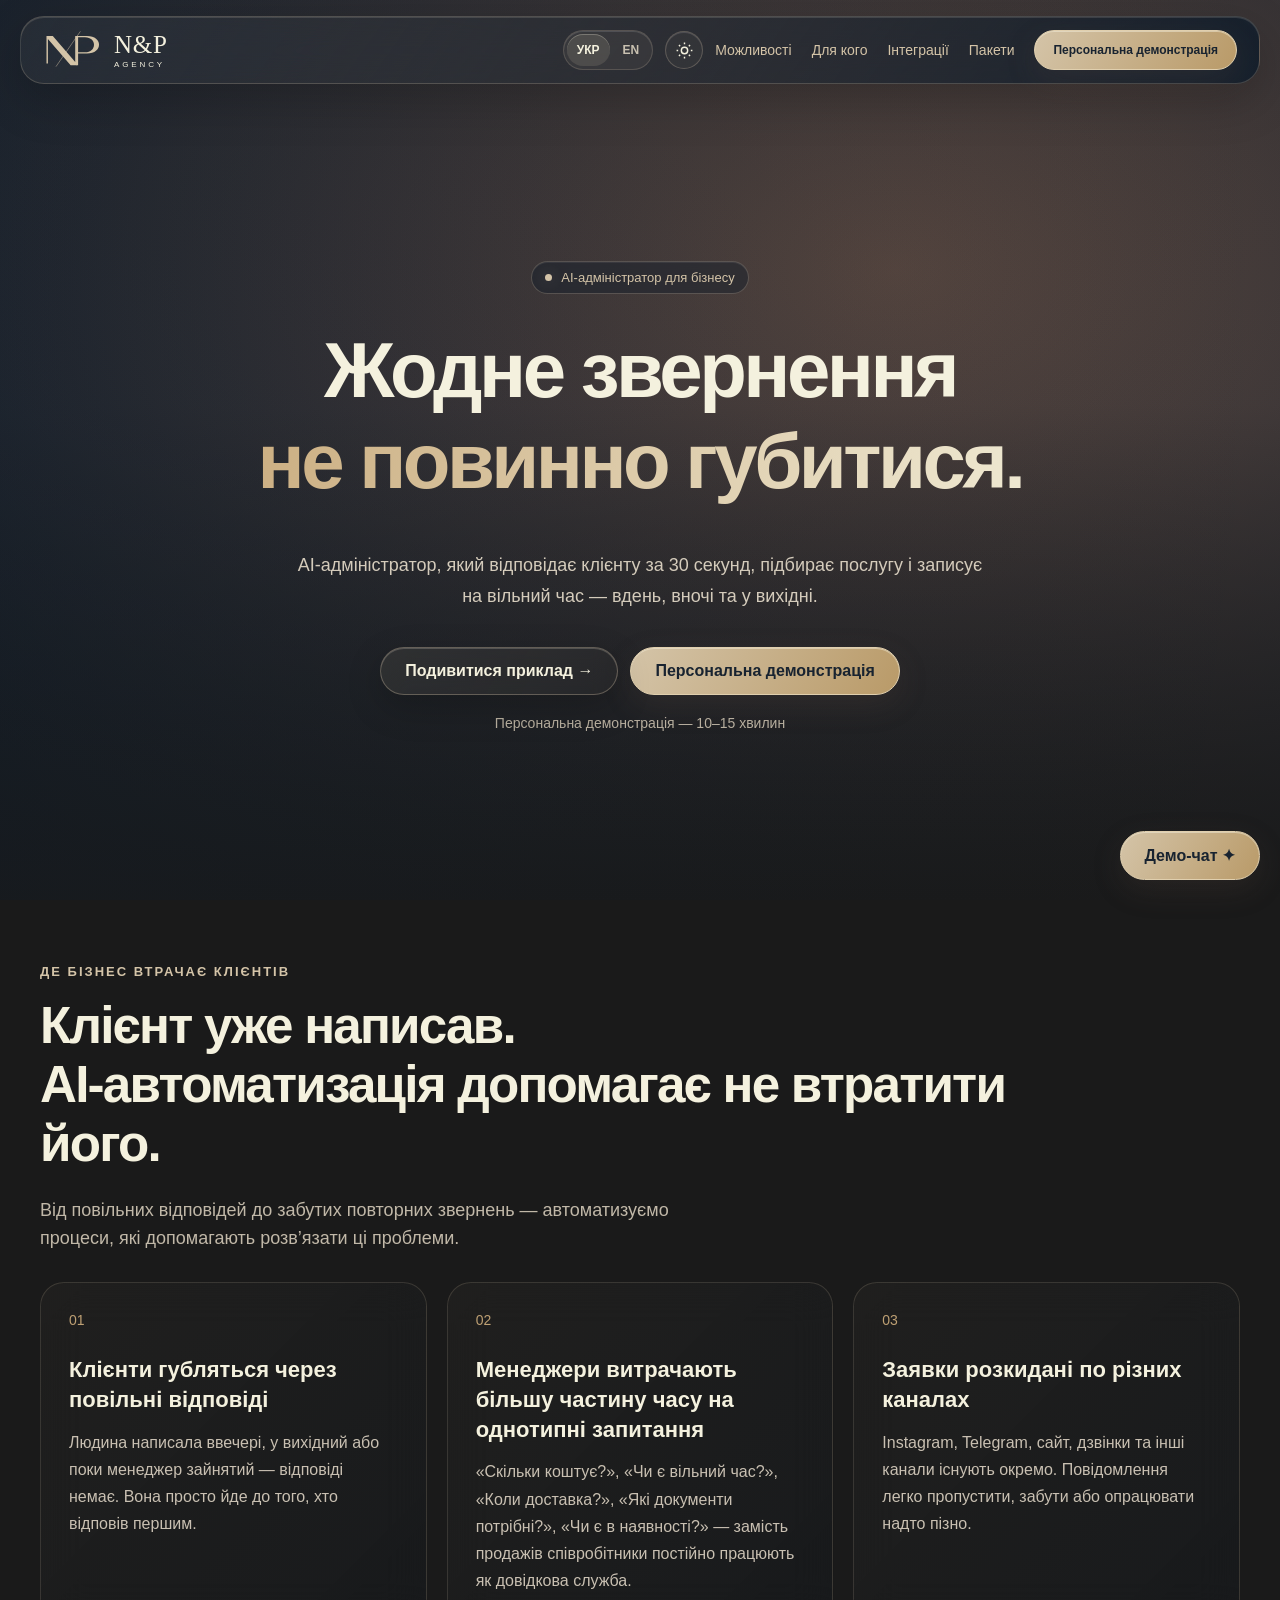
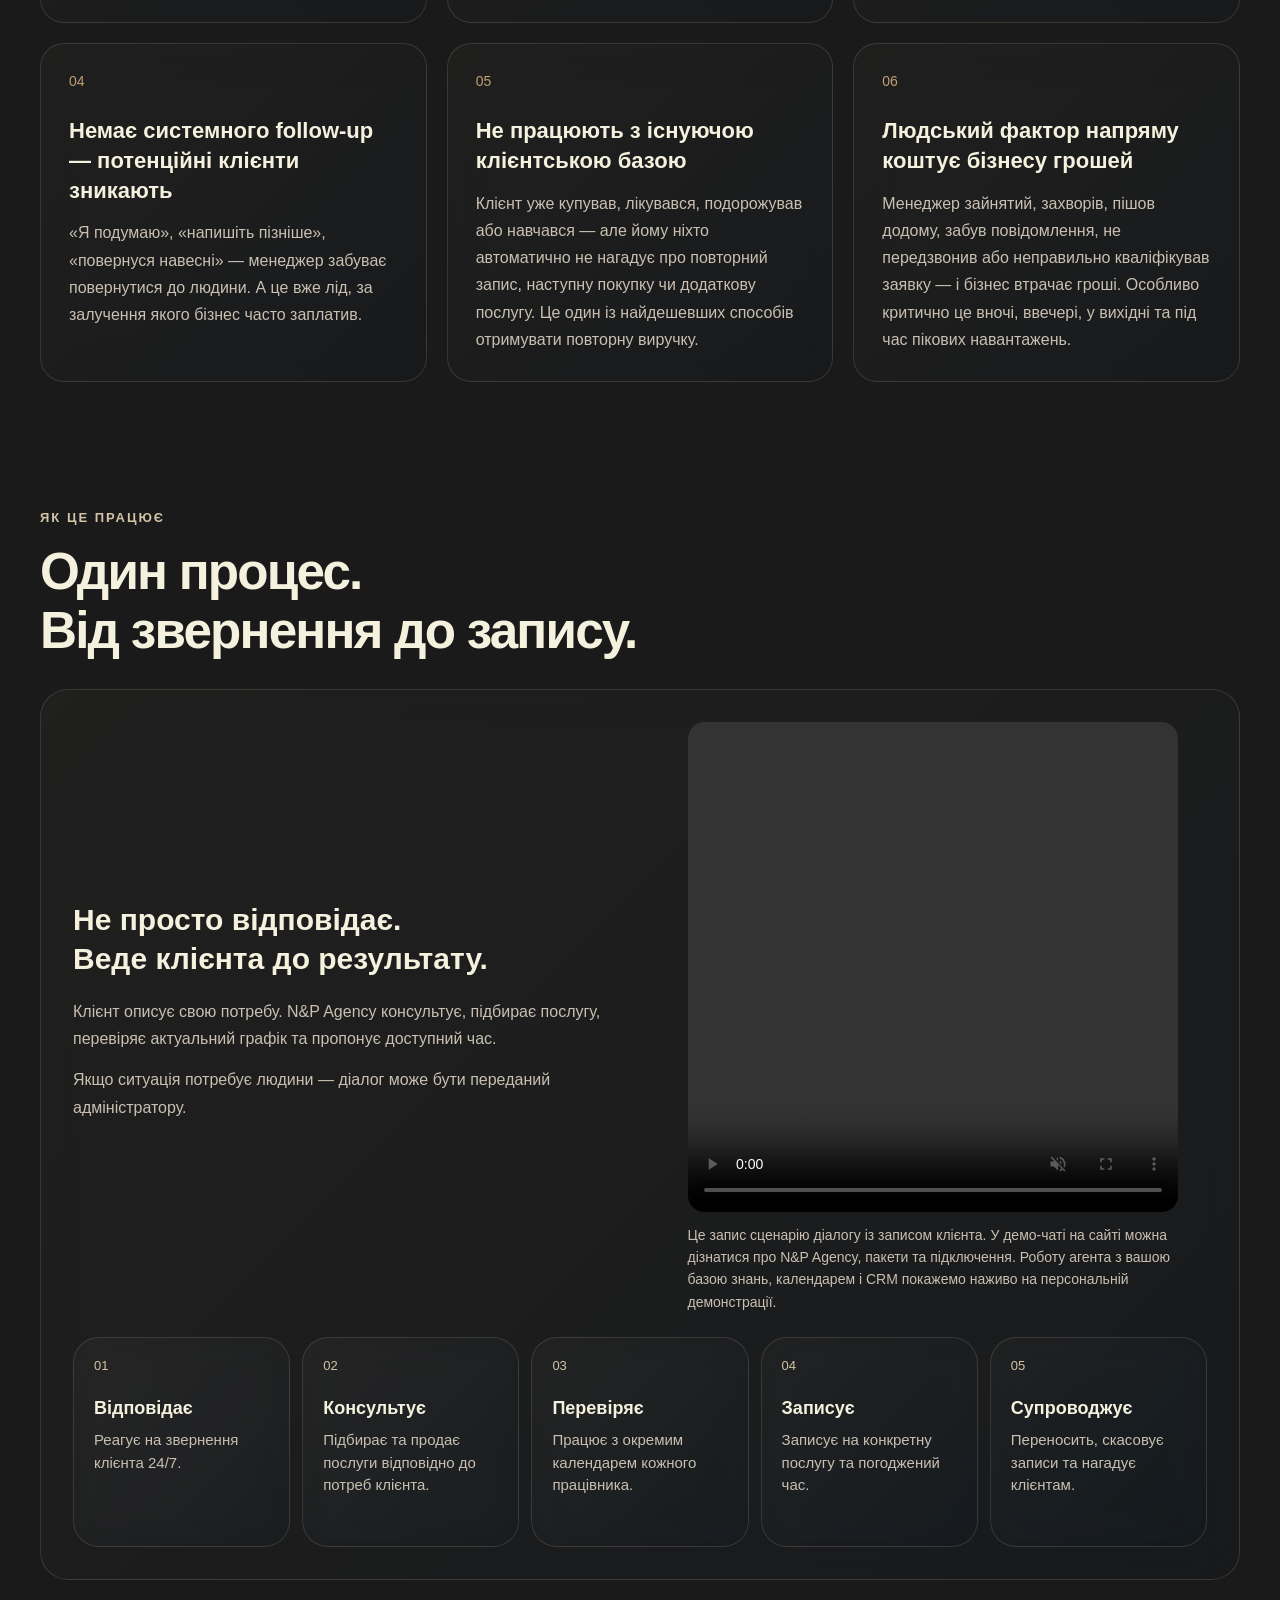
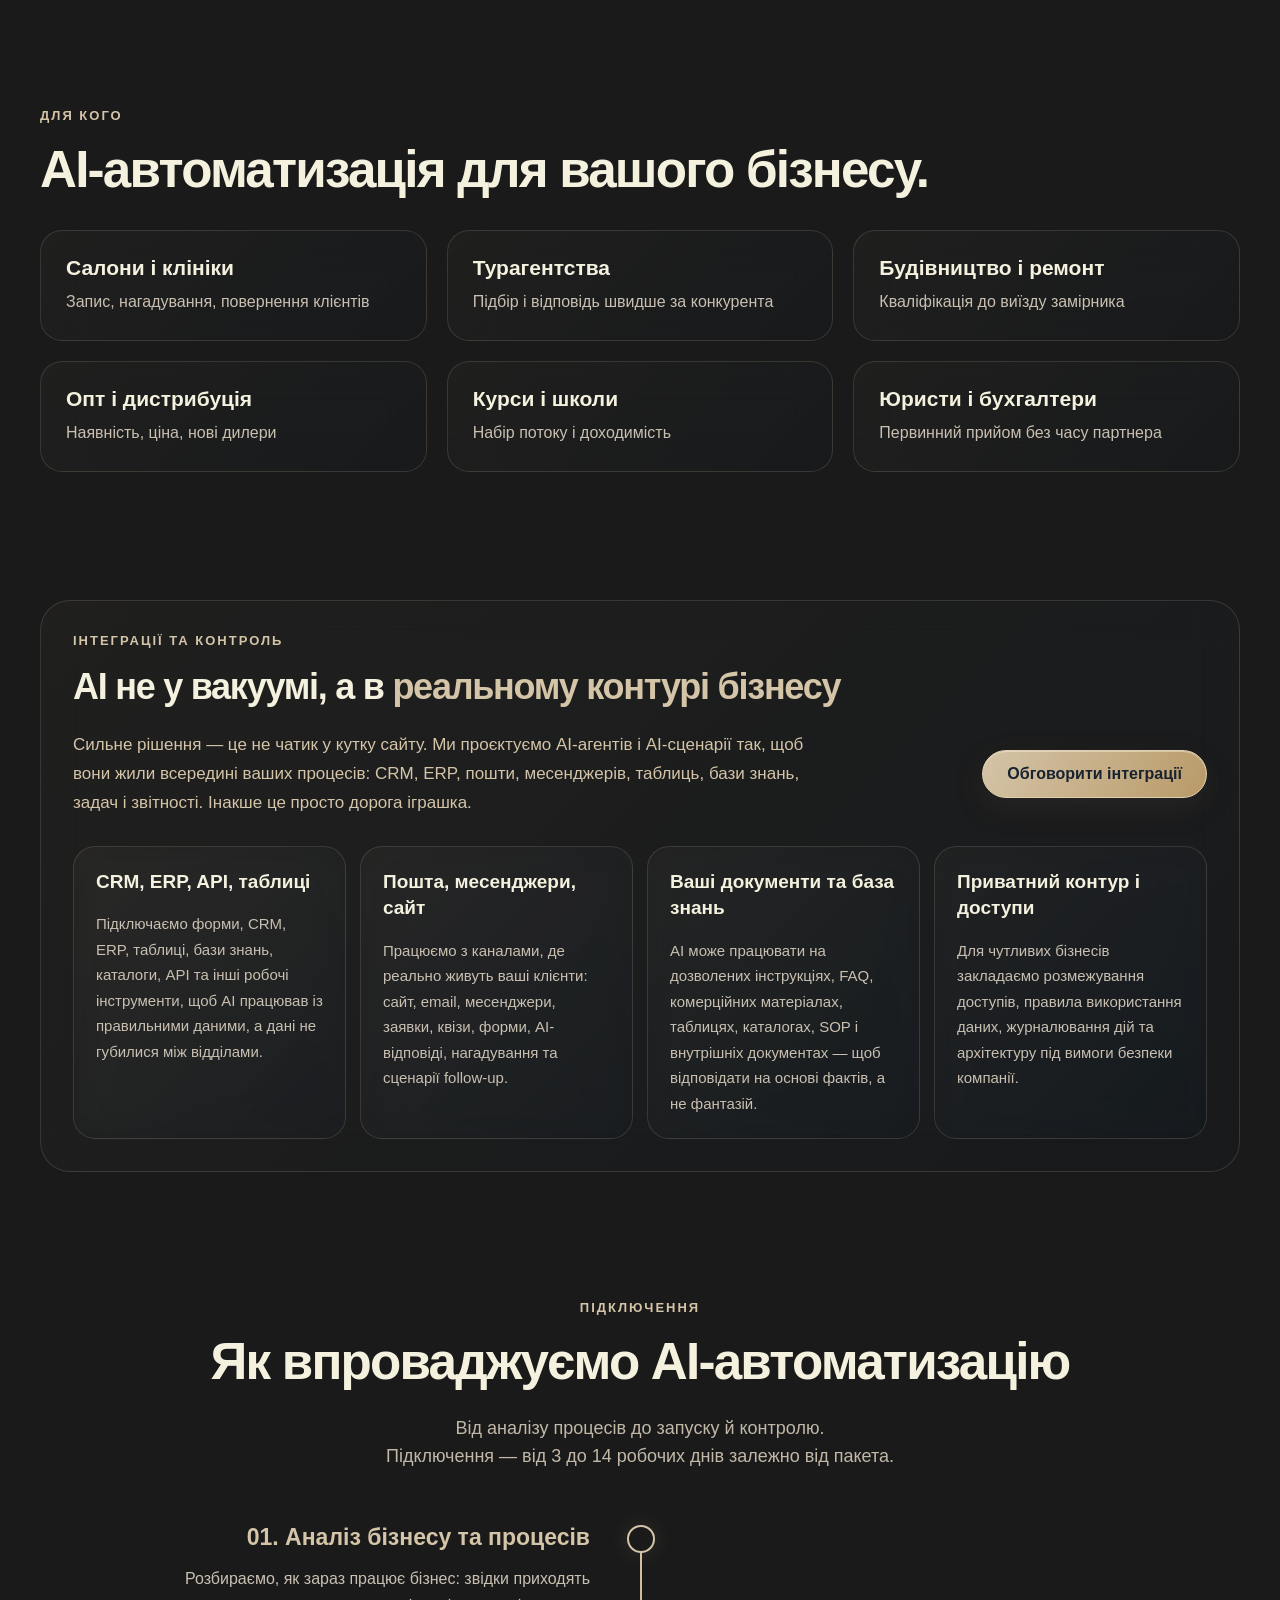
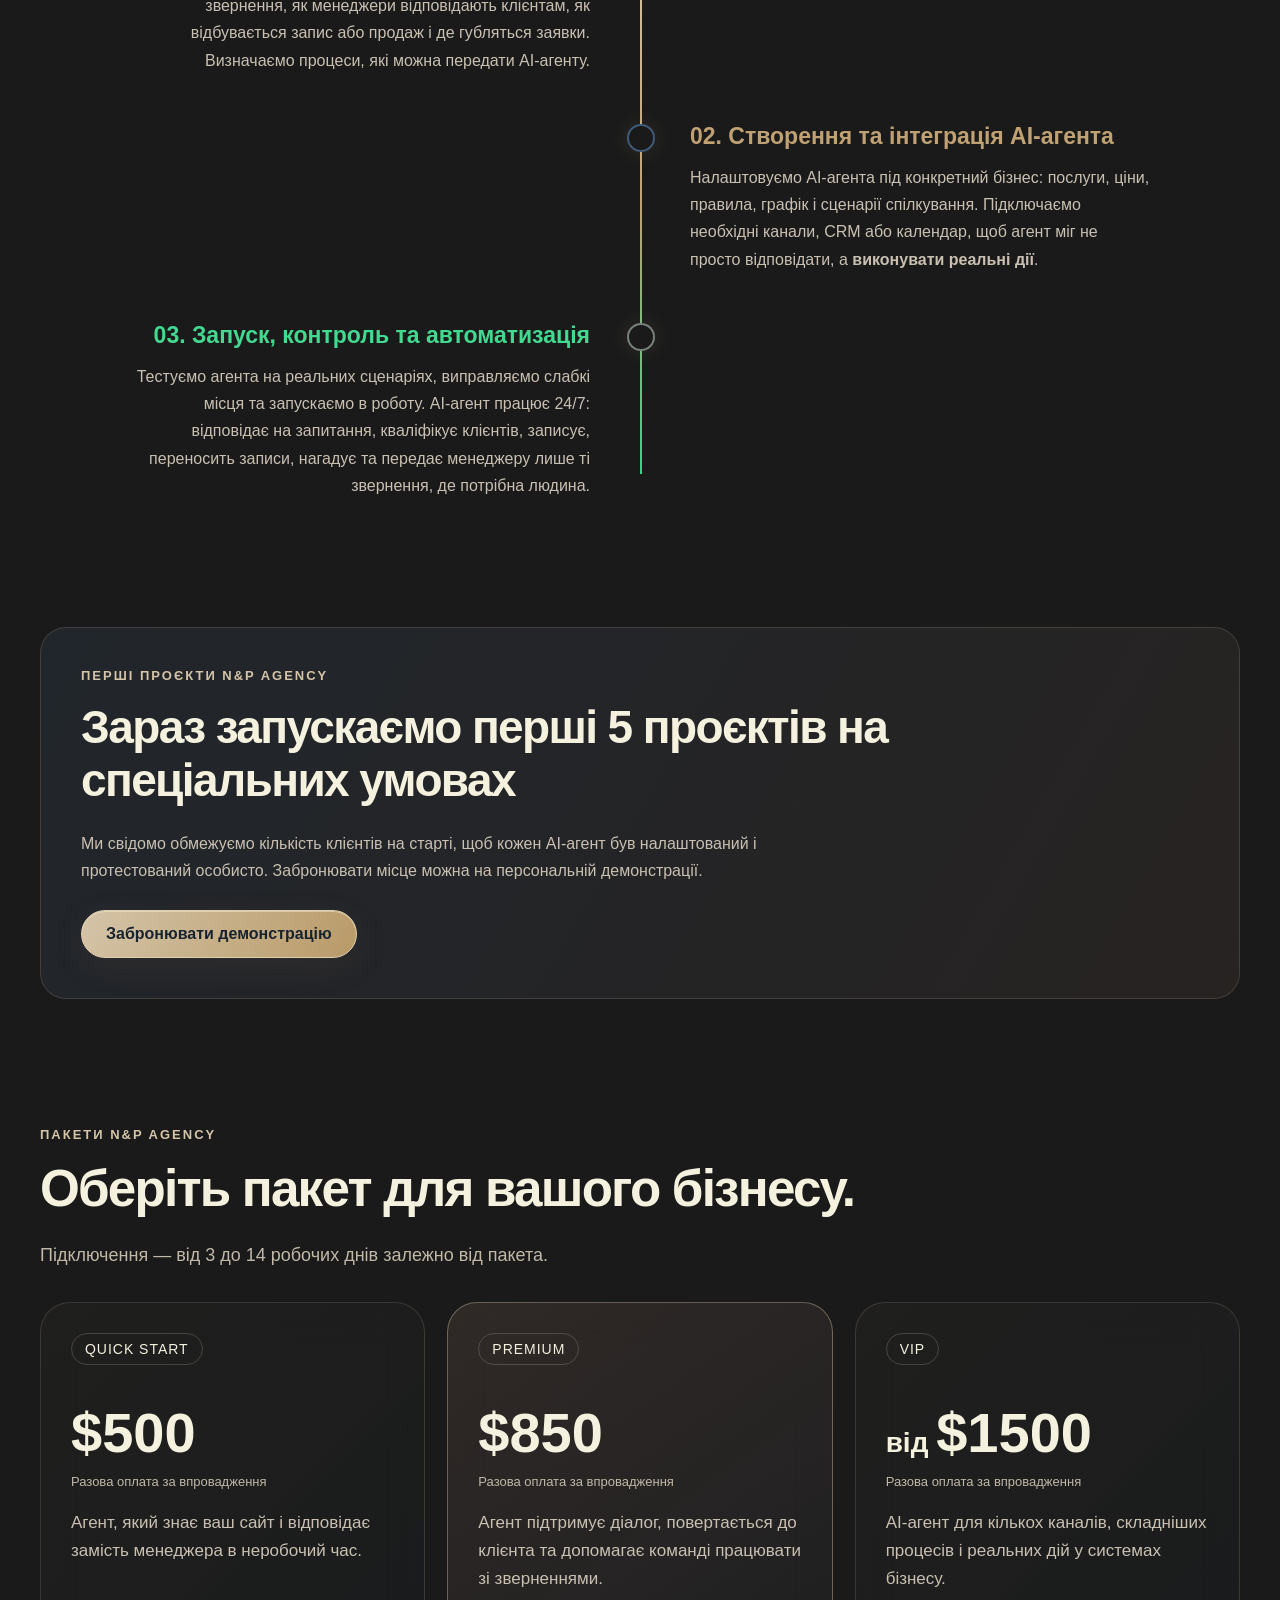
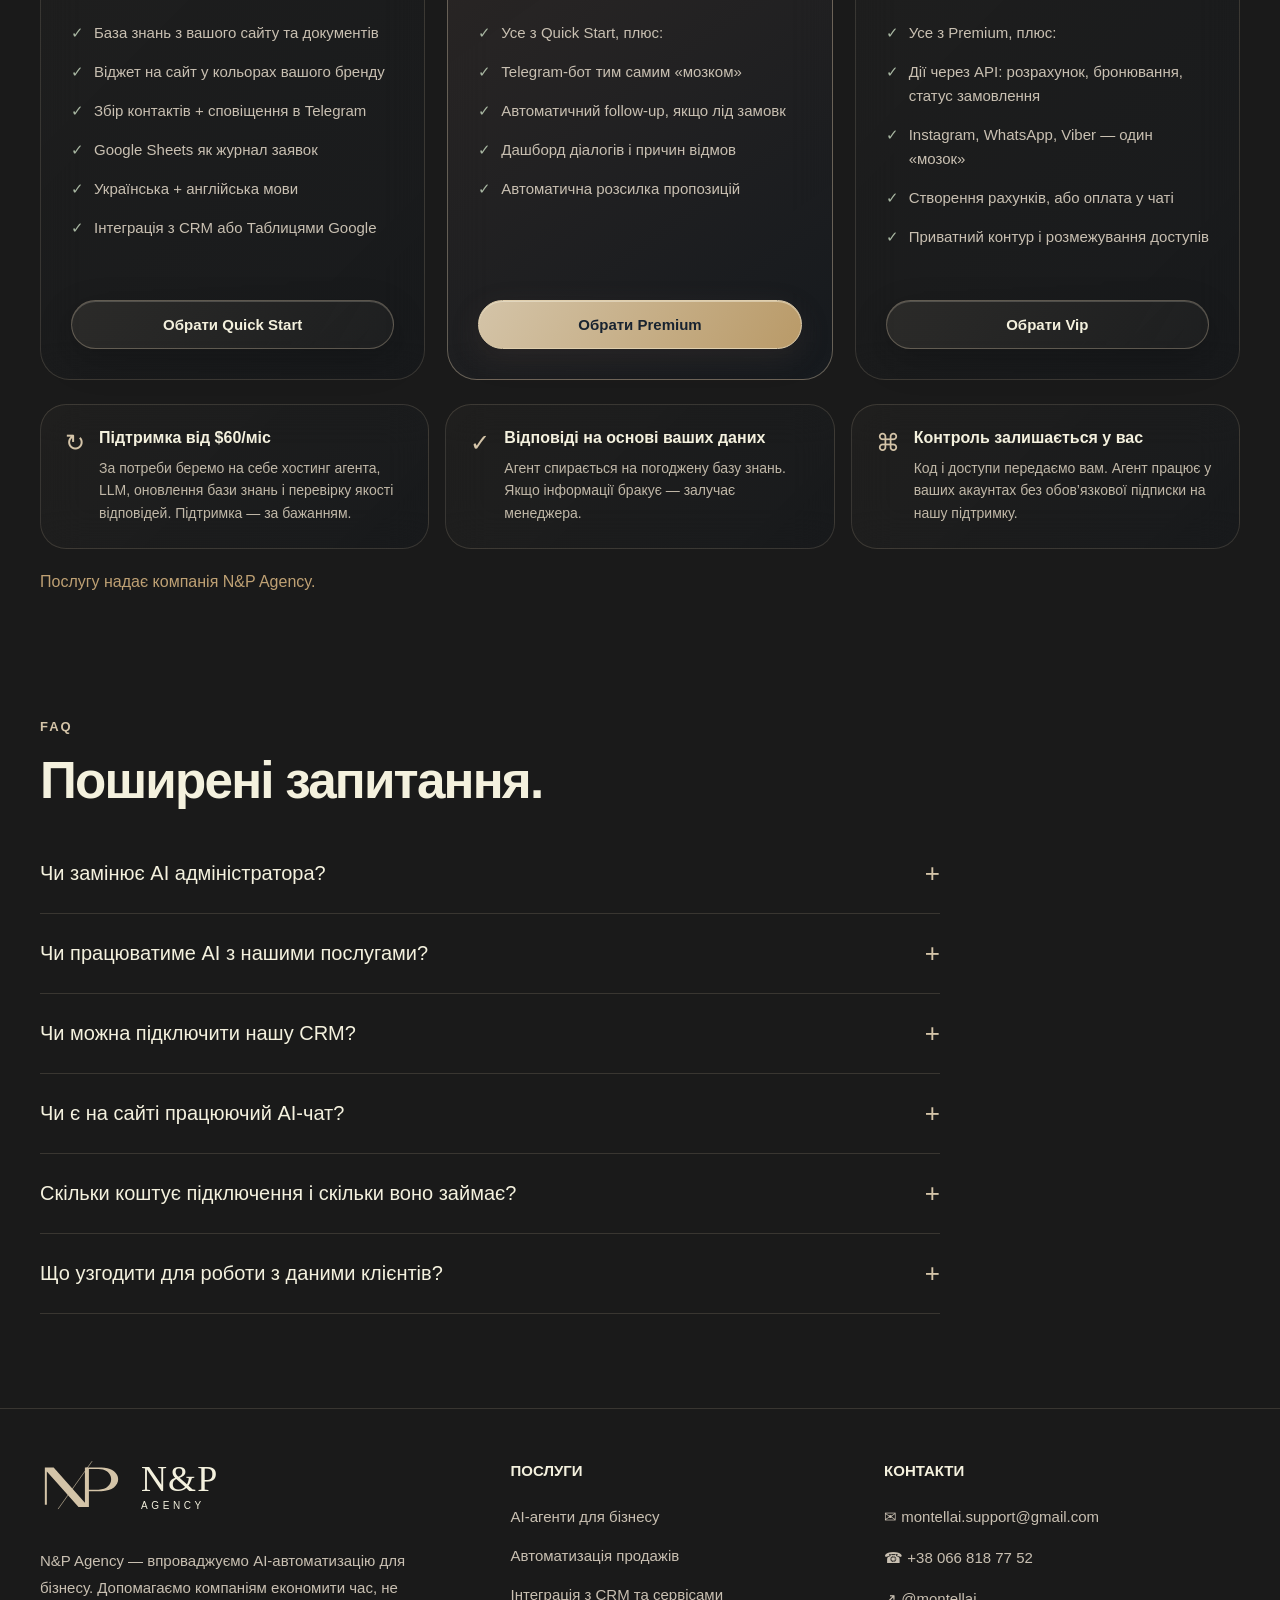
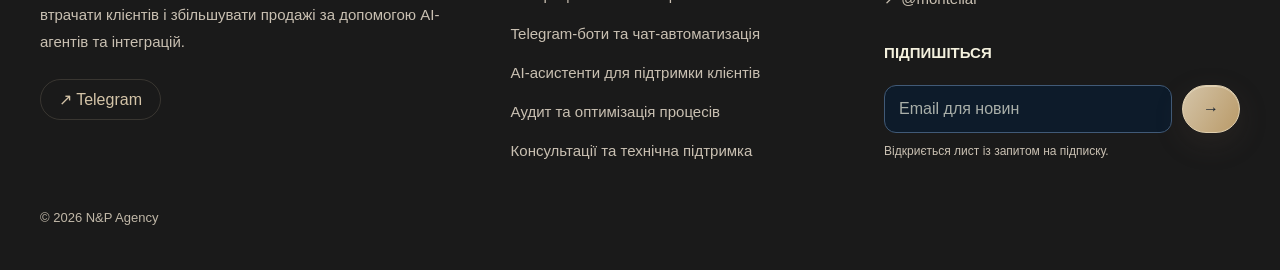
==== commit e1694afd: "Add files via upload" ====
--- a/montell-ai/montell-ai/index.html
+++ b/montell-ai/montell-ai/index.html
@@ -1,31 +1,31 @@
 <!DOCTYPE html>
 <html lang="uk">
-<head><meta name="theme-color" content="#080810"><script src="assets/theme.js"></script>
+<head><meta name="theme-color" content="#0d1b2a"><script src="assets/theme.js"></script>
   <meta charset="UTF-8" />
   <meta name="viewport" content="width=device-width, initial-scale=1.0" />
-  <title>Montell AI — AI-адміністратор для бізнесу</title>
+  <title>N&amp;P Agency — AI-адміністратор для бізнесу</title>
 
   <meta
     name="description"
-    content="Montell AI автоматизує комунікацію з клієнтами, працює з розкладом та допомагає доводити звернення до запису 24/7."
+    content="N&amp;P Agency автоматизує комунікацію з клієнтами, працює з розкладом та допомагає доводити звернення до запису 24/7."
   />
 
   <!-- Social sharing -->
   <meta property="og:type" content="website" />
   <meta property="og:url" content="https://montell-site.vercel.app/" />
-  <meta property="og:title" content="Montell AI — AI-адміністратор для бізнесу" />
-  <meta property="og:description" content="Montell AI автоматизує комунікацію з клієнтами, працює з розкладом та допомагає доводити звернення до запису 24/7." />
-  <meta property="og:image" content="https://montell-site.vercel.app/preview.png" />
-  <meta property="og:image:width" content="1734" />
-  <meta property="og:image:height" content="907" />
+  <meta property="og:title" content="N&amp;P Agency — AI-адміністратор для бізнесу" />
+  <meta property="og:description" content="N&amp;P Agency автоматизує комунікацію з клієнтами, працює з розкладом та допомагає доводити звернення до запису 24/7." />
+  <meta property="og:image" content="https://montell-site.vercel.app/preview-np.png" />
+  <meta property="og:image:width" content="1200" />
+  <meta property="og:image:height" content="630" />
   <meta property="og:image:type" content="image/png" />
-  <meta property="og:image:alt" content="Montell AI — AI-адміністратор для бізнесу" />
+  <meta property="og:image:alt" content="N&amp;P Agency — AI-адміністратор для бізнесу" />
   <meta property="og:locale" content="uk_UA" />
   <meta name="twitter:card" content="summary_large_image" />
-  <meta name="twitter:title" content="Montell AI — AI-адміністратор для бізнесу" />
-  <meta name="twitter:description" content="Montell AI автоматизує комунікацію з клієнтами, працює з розкладом та допомагає доводити звернення до запису 24/7." />
+  <meta name="twitter:title" content="N&amp;P Agency — AI-адміністратор для бізнесу" />
+  <meta name="twitter:description" content="N&amp;P Agency автоматизує комунікацію з клієнтами, працює з розкладом та допомагає доводити звернення до запису 24/7." />
   <meta name="twitter:image" content="https://montell-site.vercel.app/preview.png" />
-  <meta name="twitter:image:alt" content="Montell AI — AI-адміністратор для бізнесу" />
+  <meta name="twitter:image:alt" content="N&amp;P Agency — AI-адміністратор для бізнесу" />
   <style>
     :root {
       --bg: #070709;
@@ -34,11 +34,11 @@
       --stroke: rgba(255,255,255,.10);
 
       --text: #f7f7fb;
-      --muted: #9797a5;
-
-      --purple: #765cff;
-      --purple2: #a892ff;
-      --blue: #4d8cff;
+      --muted: #bfa174;
+
+      --purple: #bfa174;
+      --purple2: #d4c4a8;
+      --blue: #bfa174;
 
       --max: 1200px;
     }
@@ -123,7 +123,7 @@
       height: 520px;
       top: -180px;
       left: 8%;
-      background: #5b45ff;
+      background: #bfa174;
     }
 
     .orb.two {
@@ -131,7 +131,7 @@
       height: 620px;
       right: -220px;
       top: 220px;
-      background: #355dff;
+      background: #bfa174;
       animation-delay: -3s;
     }
 
@@ -140,7 +140,7 @@
       height: 500px;
       left: 35%;
       top: 950px;
-      background: #8c43ff;
+      background: #bfa174;
       opacity: .19;
     }
 
@@ -190,7 +190,7 @@
     }
 
     .logo span {
-      color: #8a78ff;
+      color: #d4c4a8;
     }
 
     .nav-links {
@@ -199,7 +199,7 @@
       gap: 30px;
 
       font-size: 14px;
-      color: #aaaab5;
+      color: #bfa174;
     }
 
     .nav-links a {
@@ -225,8 +225,8 @@
 
       background: linear-gradient(
         120deg,
-        #7861ff,
-        #526cff
+        #bfa174,
+        #bfa174
       );
 
       color: white;
@@ -235,7 +235,7 @@
       border: 1px solid rgba(255,255,255,.2);
 
       box-shadow:
-        0 10px 40px rgba(91,70,255,.25),
+        0 10px 40px rgba(94,75,67,.25),
         inset 0 1px rgba(255,255,255,.2);
 
       transition: .25s ease;
@@ -244,7 +244,7 @@
     .button:hover {
       transform: translateY(-2px);
       box-shadow:
-        0 15px 50px rgba(91,70,255,.4),
+        0 15px 50px rgba(94,75,67,.4),
         inset 0 1px rgba(255,255,255,.2);
     }
 
@@ -287,7 +287,7 @@
       background: rgba(255,255,255,.05);
       border: 1px solid rgba(255,255,255,.1);
 
-      color: #bbb9c8;
+      color: #d4c4a8;
 
       font-size: 13px;
 
@@ -300,9 +300,9 @@
 
       border-radius: 50%;
 
-      background: #8e7aff;
-
-      box-shadow: 0 0 15px #826cff;
+      background: #d4c4a8;
+
+      box-shadow: 0 0 15px #d4c4a8;
     }
 
     h1 {
@@ -319,8 +319,8 @@
         linear-gradient(
           100deg,
           #fff 5%,
-          #b7aaff 45%,
-          #7999ff 75%,
+          #d4c4a8 45%,
+          #d4c4a8 75%,
           #fff 100%
         );
 
@@ -332,7 +332,7 @@
       max-width: 700px;
       margin: 0 auto 36px;
 
-      color: #9a99a5;
+      color: #bfa174;
 
       font-size: 20px;
       line-height: 1.55;
@@ -350,7 +350,7 @@
 
       font-size: 13px;
 
-      color: #64636d;
+      color: #415a77;
     }
 
     /* =========================
@@ -406,7 +406,7 @@
     }
 
     .kicker {
-      color: #927fff;
+      color: #d4c4a8;
 
       font-size: 13px;
       font-weight: 600;
@@ -476,7 +476,7 @@
 
 
     .number {
-      color: #777582;
+      color: #bfa174;
 
       font-size: 13px;
 
@@ -491,7 +491,7 @@
     }
 
     .problem-card p {
-      color: #898793;
+      color: #bfa174;
       line-height: 1.6;
     }
 
@@ -521,7 +521,7 @@
     }
 
     .agent-copy p {
-      color: #8d8b98;
+      color: #bfa174;
 
       line-height: 1.6;
 
@@ -568,7 +568,7 @@
 
       padding-bottom: 18px;
 
-      border-bottom: 1px solid #23232c;
+      border-bottom: 1px solid #1b263b;
     }
 
     .avatar {
@@ -583,8 +583,8 @@
       background:
         linear-gradient(
           135deg,
-          #7056ff,
-          #497dff
+          #bfa174,
+          #bfa174
         );
     }
 
@@ -594,7 +594,7 @@
     }
 
     .chat-head span {
-      color: #72717c;
+      color: #bfa174;
       font-size: 12px;
     }
 
@@ -621,7 +621,7 @@
     .message.user {
       margin-left: auto;
 
-      background: #725cff;
+      background: #bfa174;
     }
 
     .message.ai {
@@ -648,7 +648,7 @@
 
     .flow-card .number {
       margin-bottom: 60px;
-      color: #927fff;
+      color: #d4c4a8;
     }
 
     .flow-card strong {
@@ -660,7 +660,7 @@
     }
 
     .flow-card span {
-      color: #7f7d88;
+      color: #bfa174;
 
       font-size: 14px;
       line-height: 1.5;
@@ -696,7 +696,7 @@
     }
 
     .industry-arrow {
-      color: #8f7bff;
+      color: #d4c4a8;
       font-size: 26px;
     }
 
@@ -769,7 +769,7 @@
 
       transform: translateX(-50%);
 
-      background: #7358ff;
+      background: #bfa174;
 
       filter: blur(120px);
 
@@ -785,7 +785,7 @@
     }
 
     .cta p {
-      color: #9996a7;
+      color: #bfa174;
 
       max-width: 560px;
       margin: 0 auto 32px;
@@ -822,7 +822,7 @@
 
       overflow: hidden;
 
-      color: #888692;
+      color: #bfa174;
 
       line-height: 1.6;
 
@@ -852,7 +852,7 @@
       align-items: center;
       justify-content: space-between;
 
-      color: #696772;
+      color: #415a77;
 
       font-size: 14px;
     }
@@ -950,9 +950,9 @@
       }
 
     }
-  /* Content and accessibility refinements */ h1 .gradient{display:block;background:linear-gradient(110deg,#a892ff,#f7f7fb);background-clip:text;-webkit-background-clip:text;color:transparent}
-h1{font-size:clamp(44px,6.2vw,84px);letter-spacing:-.045em} .hero{padding-top:145px;padding-bottom:70px} .hero-content{max-width:1000px}.hero-note{font-size:14px}.metric strong{font-size:clamp(22px,2.5vw,36px)}.video-caption{padding:18px;color:#aaa7ba;font-size:14px;line-height:1.6}.integration{display:block}.integration h3{font-size:24px;margin-bottom:14px}.integration p{font-size:16px;color:#aaa7ba;line-height:1.6;margin:16px 0}.status{color:#a892ff;font-size:14px}.faq-item summary{padding:24px 0;font-size:20px;cursor:pointer}.faq-item p{color:#aaa7ba;line-height:1.7;padding-bottom:24px}#brief-form{max-width:650px;margin:30px auto 0;text-align:left;display:grid;gap:20px}label{display:grid;gap:9px;font-size:16px}input,textarea{font:inherit;color:#f7f7fb;background:#17151f;border:1px solid #494354;border-radius:12px;padding:14px;width:100%}textarea{min-height:110px;resize:vertical}.cta .form-note{font-size:14px;margin:0;line-height:1.6;color:#aaa7ba}.button{cursor:pointer}a:focus-visible,button:focus-visible,summary:focus-visible,input:focus-visible,textarea:focus-visible{outline:3px solid #a892ff;outline-offset:5px}section{scroll-margin-top:85px}@media(max-width:600px){.hero{padding-top:115px}h1{font-size:46px;letter-spacing:-2px}.hero-actions{flex-wrap:wrap}.cta{padding:32px 20px}.integration-grid{grid-template-columns:1fr}}@media(prefers-reduced-motion:reduce){html{scroll-behavior:auto}*,*::before,*::after{animation:none!important;transition:none!important}#particles{display:none}}
-.packages{display:grid;grid-template-columns:repeat(3,minmax(0,1fr));gap:24px;margin-top:40px;align-items:stretch}.package{padding:36px;border-radius:24px;min-height:235px;display:flex;flex-direction:column;justify-content:flex-end}.package h3{font-size:28px;margin-bottom:auto;padding-bottom:28px}.package-price{font-size:clamp(40px,5vw,64px);font-weight:750;line-height:1.15;margin:0;color:#f7f7fb}.old-price{font-size:24px;color:#b4aec6;margin:0 0 8px}.old-price del{text-decoration-thickness:2px}.package-featured{border-color:#a892ff;background:linear-gradient(145deg,rgba(118,92,255,.19),rgba(255,255,255,.045))}.provider{margin-top:24px;color:#aaa7ba;font-size:16px}.sr-only{position:absolute;width:1px;height:1px;padding:0;margin:-1px;overflow:hidden;clip:rect(0,0,0,0);white-space:nowrap;border:0}@media(max-width:700px){.packages{grid-template-columns:1fr}.package{min-height:190px}.package-price{font-size:48px}}
+  /* Content and accessibility refinements */ h1 .gradient{display:block;background:linear-gradient(110deg,#d4c4a8,#f7f7fb);background-clip:text;-webkit-background-clip:text;color:transparent}
+h1{font-size:clamp(44px,6.2vw,84px);letter-spacing:-.045em} .hero{padding-top:145px;padding-bottom:70px} .hero-content{max-width:1000px}.hero-note{font-size:14px}.metric strong{font-size:clamp(22px,2.5vw,36px)}.video-caption{padding:18px;color:#bfa174;font-size:14px;line-height:1.6}.integration{display:block}.integration h3{font-size:24px;margin-bottom:14px}.integration p{font-size:16px;color:#bfa174;line-height:1.6;margin:16px 0}.status{color:#d4c4a8;font-size:14px}.faq-item summary{padding:24px 0;font-size:20px;cursor:pointer}.faq-item p{color:#bfa174;line-height:1.7;padding-bottom:24px}#brief-form{max-width:650px;margin:30px auto 0;text-align:left;display:grid;gap:20px}label{display:grid;gap:9px;font-size:16px}input,textarea{font:inherit;color:#f7f7fb;background:#0d1b2a;border:1px solid #415a77;border-radius:12px;padding:14px;width:100%}textarea{min-height:110px;resize:vertical}.cta .form-note{font-size:14px;margin:0;line-height:1.6;color:#bfa174}.button{cursor:pointer}a:focus-visible,button:focus-visible,summary:focus-visible,input:focus-visible,textarea:focus-visible{outline:3px solid #d4c4a8;outline-offset:5px}section{scroll-margin-top:85px}@media(max-width:600px){.hero{padding-top:115px}h1{font-size:46px;letter-spacing:-2px}.hero-actions{flex-wrap:wrap}.cta{padding:32px 20px}.integration-grid{grid-template-columns:1fr}}@media(prefers-reduced-motion:reduce){html{scroll-behavior:auto}*,*::before,*::after{animation:none!important;transition:none!important}#particles{display:none}}
+.packages{display:grid;grid-template-columns:repeat(3,minmax(0,1fr));gap:24px;margin-top:40px;align-items:stretch}.package{padding:36px;border-radius:24px;min-height:235px;display:flex;flex-direction:column;justify-content:flex-end}.package h3{font-size:28px;margin-bottom:auto;padding-bottom:28px}.package-price{font-size:clamp(40px,5vw,64px);font-weight:750;line-height:1.15;margin:0;color:#f7f7fb}.old-price{font-size:24px;color:#d4c4a8;margin:0 0 8px}.old-price del{text-decoration-thickness:2px}.package-featured{border-color:#d4c4a8;background:linear-gradient(145deg,rgba(94,75,67,.19),rgba(255,255,255,.045))}.provider{margin-top:24px;color:#bfa174;font-size:16px}.sr-only{position:absolute;width:1px;height:1px;padding:0;margin:-1px;overflow:hidden;clip:rect(0,0,0,0);white-space:nowrap;border:0}@media(max-width:700px){.packages{grid-template-columns:1fr}.package{min-height:190px}.package-price{font-size:48px}}
 
 /* Shared frosted-card hover treatment */
 .glass{position:relative;isolation:isolate;transition:transform .38s cubic-bezier(.2,.75,.25,1),border-color .38s ease,box-shadow .38s ease;}
@@ -961,9 +961,9 @@
 .glass::after{inset:1px;background:linear-gradient(115deg,transparent 15%,rgba(255,255,255,.075) 40%,rgba(168,146,255,.11) 48%,transparent 75%);transform:scaleX(.94);}
 .glass .number{transition:color .35s ease;}
 @media(hover:hover) and (pointer:fine){
- .glass:hover{transform:translateY(-7px);border-color:rgba(168,146,255,.65);box-shadow:0 18px 45px -22px rgba(0,0,0,.8),0 0 30px -14px rgba(118,92,255,.65),inset 0 1px 0 rgba(255,255,255,.1);}
+ .glass:hover{transform:translateY(-7px);border-color:rgba(168,146,255,.65);box-shadow:0 18px 45px -22px rgba(0,0,0,.8),0 0 30px -14px rgba(94,75,67,.65),inset 0 1px 0 rgba(255,255,255,.1);}
  .glass:hover::before,.glass:hover::after{opacity:1;transform:scaleX(1);}
- .glass:hover .number{color:#c2b3ff;}
+ .glass:hover .number{color:#d4c4a8;}
  .agent-showcase.glass:hover{transform:translateY(-3px);}
 }
 .glass:focus-within{border-color:rgba(168,146,255,.65);box-shadow:0 0 0 2px rgba(168,146,255,.16);}
@@ -971,7 +971,7 @@
 
 
 /* September content revision */
-section{padding:64px 0}h2{font-size:clamp(32px,4vw,52px);line-height:1.15;max-width:1000px;letter-spacing:-.035em}.hero{padding:140px 0 48px}.hero h1{font-size:clamp(42px,6.1vw,78px)}.hero-tagline{font-size:clamp(21px,2.5vw,30px);color:#c4b5ff;margin:22px 0 16px}.hero-sub{font-size:18px;line-height:1.7}.hero-note{font-size:14px}.lead{margin-bottom:28px}.nav-links{gap:22px}.nav-links .button{font-size:14px;padding:13px 20px}.pain-grid,.business-grid{display:grid;grid-template-columns:repeat(3,minmax(0,1fr));gap:20px;margin-top:30px}.pain-card{padding:28px;border-radius:24px}.pain-card h3{font-size:22px;line-height:1.35;margin:26px 0 14px}.pain-card p,.business-card p,.solution-top p,.integration-card p,.timeline p{font-size:16px;line-height:1.7;color:#aaa7b8}.pain-card .number{font-size:14px}.solution-combined{padding:32px;border-radius:28px;margin-top:28px}.solution-top{display:grid;grid-template-columns:1fr 1fr;gap:36px;align-items:center}.solution-top h3{font-size:30px;line-height:1.3;margin:0 0 20px}.solution-top p{margin:14px 0}.demo-media video{width:100%;aspect-ratio:16/9;display:block;border-radius:16px;background:#0b0b10}.demo-media p{font-size:14px}.solution-combined .flow-grid{margin-top:24px;gap:12px}.solution-combined .flow-card{padding:20px;min-height:210px}.solution-combined .flow-card .number{margin-bottom:25px}.solution-combined .flow-card strong{font-size:18px}.solution-combined .flow-card span{font-size:15px}.business-card{padding:25px;border-radius:22px}.business-card h3{font-size:21px;margin-bottom:8px}.business-card p{margin:0}.integration-panel{padding:32px;border-radius:30px}.integration-panel h2{font-size:36px}.teal-text{color:#52c5d5}.integration-panel .kicker{color:#53d58c}.integration-intro{display:flex;align-items:center;gap:36px;justify-content:space-between;margin:22px 0 28px}.integration-intro p{max-width:770px;color:#b7b5c5;font-size:17px;line-height:1.7}.integration-intro .button{flex-shrink:0}.integration-cards{display:grid;grid-template-columns:repeat(4,minmax(0,1fr));gap:14px}.integration-card{padding:22px;border-radius:22px}.integration-card h3{font-size:19px;line-height:1.4;margin-bottom:16px}.integration-card p{font-size:15px}.center-title{text-align:center}.center-title h2,.center-title .lead{margin-left:auto;margin-right:auto}.center-title .lead{margin-top:20px}.timeline{position:relative;max-width:1020px;margin:50px auto 0}.timeline::before{content:'';position:absolute;left:50%;top:14px;bottom:25px;width:2px;background:linear-gradient(#a970ff,#548cff,#32d58b)}.timeline-step{position:relative;display:grid;grid-template-columns:1fr 1fr;column-gap:100px;padding:0 0 46px}.timeline-step:last-child{padding-bottom:0}.timeline-step>div{grid-column:1;text-align:right}.timeline-step:nth-child(2)>div{grid-column:2;text-align:left}.timeline-step h3{font-size:23px;line-height:1.4;color:#b589ff;margin-bottom:12px}.timeline-step:nth-child(2) h3{color:#629fff}.timeline-step:nth-child(3) h3{color:#42d990}.timeline-dot{position:absolute;left:calc(50% - 13px);top:4px;width:28px;height:28px;border-radius:50%;border:2px solid #b589ff;background:#101019;box-shadow:0 0 22px #765cff33}.timeline-step:nth-child(2) .timeline-dot{border-color:#629fff}.timeline-step:nth-child(3) .timeline-dot{border-color:#42d990}.plan-grid{display:grid;grid-template-columns:repeat(3,minmax(0,1fr));gap:22px;margin-top:32px}.plan-card{padding:30px;border-radius:30px;display:flex;flex-direction:column}.plan-label{align-self:flex-start;border:1px solid #ffffff25;border-radius:30px;padding:7px 13px;font-size:14px;letter-spacing:.07em;text-transform:uppercase}.plan-cost{min-height:104px;display:flex;flex-direction:column;justify-content:flex-end;margin:20px 0}.plan-cost strong{font-size:56px;line-height:1.1}.plan-cost del{color:#aaa7ba;font-size:23px;margin-bottom:6px}.plan-description{font-size:17px;line-height:1.65;color:#bcb9c9;min-height:90px}.plan-card ul{list-style:none;padding:0;margin:22px 0 36px;flex:1}.plan-card li{position:relative;padding-left:23px;margin-bottom:15px;font-size:15px;line-height:1.6;color:#c6c2d2}.plan-card li::before{content:'✓';position:absolute;left:0;color:#45d6b0}.plan-card .button{width:100%;justify-content:center;font-size:15px;padding:15px}.plan-accent{background:linear-gradient(145deg,#765cff27,#ffffff06);border-color:#a892ff55}.solution-combined:hover,.integration-panel:hover{transform:none!important}.solution-combined::after,.integration-panel::after{display:none}footer{margin-top:30px}dialog{background:#181422;color:#fff;border:1px solid #a892ff;border-radius:24px;padding:32px;max-width:440px;width:calc(100% - 32px);margin:auto}dialog::backdrop{background:#0009}dialog h3{margin-bottom:16px}dialog p{line-height:1.6;margin-bottom:22px}
+section{padding:64px 0}h2{font-size:clamp(32px,4vw,52px);line-height:1.15;max-width:1000px;letter-spacing:-.035em}.hero{padding:140px 0 48px}.hero h1{font-size:clamp(42px,6.1vw,78px)}.hero-tagline{font-size:clamp(21px,2.5vw,30px);color:#d4c4a8;margin:22px 0 16px}.hero-sub{font-size:18px;line-height:1.7}.hero-note{font-size:14px}.lead{margin-bottom:28px}.nav-links{gap:22px}.nav-links .button{font-size:14px;padding:13px 20px}.pain-grid,.business-grid{display:grid;grid-template-columns:repeat(3,minmax(0,1fr));gap:20px;margin-top:30px}.pain-card{padding:28px;border-radius:24px}.pain-card h3{font-size:22px;line-height:1.35;margin:26px 0 14px}.pain-card p,.business-card p,.solution-top p,.integration-card p,.timeline p{font-size:16px;line-height:1.7;color:#bfa174}.pain-card .number{font-size:14px}.solution-combined{padding:32px;border-radius:28px;margin-top:28px}.solution-top{display:grid;grid-template-columns:1fr 1fr;gap:36px;align-items:center}.solution-top h3{font-size:30px;line-height:1.3;margin:0 0 20px}.solution-top p{margin:14px 0}.demo-media video{width:100%;aspect-ratio:16/9;display:block;border-radius:16px;background:#0b0b10}.demo-media p{font-size:14px}.solution-combined .flow-grid{margin-top:24px;gap:12px}.solution-combined .flow-card{padding:20px;min-height:210px}.solution-combined .flow-card .number{margin-bottom:25px}.solution-combined .flow-card strong{font-size:18px}.solution-combined .flow-card span{font-size:15px}.business-card{padding:25px;border-radius:22px}.business-card h3{font-size:21px;margin-bottom:8px}.business-card p{margin:0}.integration-panel{padding:32px;border-radius:30px}.integration-panel h2{font-size:36px}.teal-text{color:#52c5d5}.integration-panel .kicker{color:#53d58c}.integration-intro{display:flex;align-items:center;gap:36px;justify-content:space-between;margin:22px 0 28px}.integration-intro p{max-width:770px;color:#d4c4a8;font-size:17px;line-height:1.7}.integration-intro .button{flex-shrink:0}.integration-cards{display:grid;grid-template-columns:repeat(4,minmax(0,1fr));gap:14px}.integration-card{padding:22px;border-radius:22px}.integration-card h3{font-size:19px;line-height:1.4;margin-bottom:16px}.integration-card p{font-size:15px}.center-title{text-align:center}.center-title h2,.center-title .lead{margin-left:auto;margin-right:auto}.center-title .lead{margin-top:20px}.timeline{position:relative;max-width:1020px;margin:50px auto 0}.timeline::before{content:'';position:absolute;left:50%;top:14px;bottom:25px;width:2px;background:linear-gradient(#d4c4a8,#bfa174,#32d58b)}.timeline-step{position:relative;display:grid;grid-template-columns:1fr 1fr;column-gap:100px;padding:0 0 46px}.timeline-step:last-child{padding-bottom:0}.timeline-step>div{grid-column:1;text-align:right}.timeline-step:nth-child(2)>div{grid-column:2;text-align:left}.timeline-step h3{font-size:23px;line-height:1.4;color:#d4c4a8;margin-bottom:12px}.timeline-step:nth-child(2) h3{color:#bfa174}.timeline-step:nth-child(3) h3{color:#42d990}.timeline-dot{position:absolute;left:calc(50% - 13px);top:4px;width:28px;height:28px;border-radius:50%;border:2px solid #d4c4a8;background:#0d1b2a;box-shadow:0 0 22px #bfa17433}.timeline-step:nth-child(2) .timeline-dot{border-color:#bfa174}.timeline-step:nth-child(3) .timeline-dot{border-color:#42d990}.plan-grid{display:grid;grid-template-columns:repeat(3,minmax(0,1fr));gap:22px;margin-top:32px}.plan-card{padding:30px;border-radius:30px;display:flex;flex-direction:column}.plan-label{align-self:flex-start;border:1px solid #ffffff25;border-radius:30px;padding:7px 13px;font-size:14px;letter-spacing:.07em;text-transform:uppercase}.plan-cost{min-height:104px;display:flex;flex-direction:column;justify-content:flex-end;margin:20px 0}.plan-cost strong{font-size:56px;line-height:1.1}.plan-cost del{color:#bfa174;font-size:23px;margin-bottom:6px}.plan-description{font-size:17px;line-height:1.65;color:#d4c4a8;min-height:90px}.plan-card ul{list-style:none;padding:0;margin:22px 0 36px;flex:1}.plan-card li{position:relative;padding-left:23px;margin-bottom:15px;font-size:15px;line-height:1.6;color:#d4c4a8}.plan-card li::before{content:'✓';position:absolute;left:0;color:#45d6b0}.plan-card .button{width:100%;justify-content:center;font-size:15px;padding:15px}.plan-accent{background:linear-gradient(145deg,#bfa17427,#ffffff06);border-color:#d4c4a855}.solution-combined:hover,.integration-panel:hover{transform:none!important}.solution-combined::after,.integration-panel::after{display:none}footer{margin-top:30px}dialog{background:#0d1b2a;color:#fff;border:1px solid #d4c4a8;border-radius:24px;padding:32px;max-width:440px;width:calc(100% - 32px);margin:auto}dialog::backdrop{background:#0009}dialog h3{margin-bottom:16px}dialog p{line-height:1.6;margin-bottom:22px}
 @media(max-width:1000px){.pain-grid{grid-template-columns:repeat(2,minmax(0,1fr))}.integration-cards{grid-template-columns:repeat(2,minmax(0,1fr))}.integration-intro{align-items:flex-start;flex-direction:column}.solution-combined .flow-grid{grid-template-columns:repeat(3,minmax(0,1fr))}.plan-card{padding:23px}.nav-links a:not(.button){display:none}}
 @media(max-width:700px){section{padding:40px 0}.hero{padding-top:115px}.hero h1{font-size:44px}.hero-actions{flex-direction:column;align-items:stretch}.hero-actions .button{justify-content:center}.nav-links .button{font-size:12px;padding:11px 12px}.logo{font-size:24px}.pain-grid,.business-grid,.plan-grid,.solution-top{grid-template-columns:1fr}.integration-cards{grid-template-columns:1fr}.solution-combined,.integration-panel{padding:20px}.solution-combined .flow-grid{grid-template-columns:1fr}.flow-card{min-height:0!important}.integration-panel h2{font-size:30px}.timeline::before{left:13px}.timeline-step{display:block;padding:0 0 34px 52px}.timeline-step>div,.timeline-step:nth-child(2)>div{text-align:left}.timeline-dot{left:0}.timeline-step h3{font-size:21px}.plan-cost{min-height:0}.plan-description{min-height:0}.plan-card{padding:28px}.pain-card{padding:25px}}
 
@@ -979,27 +979,27 @@
 /* Match the new chat video proportions. */
 .solution-top{grid-template-columns:minmax(0,.85fr) minmax(0,1.15fr);gap:36px;align-items:center}.solution-top>div{min-width:0}.demo-media{width:100%;max-width:620px;justify-self:center}.demo-media video{width:100%;height:auto;aspect-ratio:1440/1440;object-fit:contain;display:block}.demo-media p{line-height:1.6;margin:12px 0 0}@media(max-width:850px){.solution-top{grid-template-columns:1fr;gap:24px}.demo-media{max-width:620px}}
 /* September refinements */
-.integration-panel .kicker,.teal-text{color:var(--purple2)!important}.solution-top{grid-template-columns:1fr 1fr}.demo-media{max-width:490px}.one-time{display:block;font-size:13px;color:var(--muted);margin-top:10px}.plan-cost small{font-size:.5em}.early-projects{padding:40px;background:linear-gradient(120deg,rgba(118,92,255,.16),rgba(77,140,255,.05))}.early-projects h2{font-size:clamp(30px,4vw,46px);line-height:1.15}.early-projects p{max-width:780px;color:#b4b1c4;line-height:1.7;margin:20px 0 26px}.assurance-grid{display:grid;grid-template-columns:repeat(3,minmax(0,1fr));gap:16px;margin-top:24px}.assurance-grid article{padding:24px;display:flex;gap:14px}.assurance-grid article>span{color:var(--purple2);font-size:24px}.assurance-grid h3{font-size:16px;margin-bottom:10px}.assurance-grid p{font-size:14px;line-height:1.6;color:var(--muted)}.footer-grid{display:grid;grid-template-columns:1.3fr 1fr 1.1fr;gap:50px}.footer-grid .logo{font-size:36px}.footer-grid p,.footer-grid li,.footer-grid address{font-size:15px;line-height:1.8;color:#aaa8b8}.footer-grid p{margin:24px 0}.footer-grid h3{text-transform:uppercase;font-size:15px;margin:8px 0 24px}.footer-grid ul{list-style:none;display:grid;gap:12px}.footer-grid address{font-style:normal;display:grid;gap:14px;overflow-wrap:anywhere}.social-link{display:inline-block;border:1px solid var(--stroke);padding:10px 18px;border-radius:30px;color:var(--purple2)}.subscribe-title{margin-top:32px!important}.subscribe-row{display:flex;gap:10px}.subscribe-row input{min-width:0}.subscribe-row button{padding:12px 20px}.footer-grid .subscribe-note{font-size:12px;margin:8px 0}.copyright{color:var(--muted);font-size:13px;margin-top:40px}.sr-only{position:absolute;width:1px;height:1px;overflow:hidden;clip-path:inset(50%)}.faq-item summary{list-style:none;display:flex;align-items:center;justify-content:space-between;gap:20px}.faq-item summary::-webkit-details-marker{display:none}.faq-item summary::after{content:'+';color:var(--purple2);font-size:26px;transition:transform .3s}.faq-item[open] summary::after{transform:rotate(45deg)}.faq-item{overflow:hidden}.faq-content p{padding-right:24px}
+.integration-panel .kicker,.teal-text{color:var(--purple2)!important}.solution-top{grid-template-columns:1fr 1fr}.demo-media{max-width:490px}.one-time{display:block;font-size:13px;color:var(--muted);margin-top:10px}.plan-cost small{font-size:.5em}.early-projects{padding:40px;background:linear-gradient(120deg,rgba(94,75,67,.16),rgba(65,90,119,.05))}.early-projects h2{font-size:clamp(30px,4vw,46px);line-height:1.15}.early-projects p{max-width:780px;color:#d4c4a8;line-height:1.7;margin:20px 0 26px}.assurance-grid{display:grid;grid-template-columns:repeat(3,minmax(0,1fr));gap:16px;margin-top:24px}.assurance-grid article{padding:24px;display:flex;gap:14px}.assurance-grid article>span{color:var(--purple2);font-size:24px}.assurance-grid h3{font-size:16px;margin-bottom:10px}.assurance-grid p{font-size:14px;line-height:1.6;color:var(--muted)}.footer-grid{display:grid;grid-template-columns:1.3fr 1fr 1.1fr;gap:50px}.footer-grid .logo{font-size:36px}.footer-grid p,.footer-grid li,.footer-grid address{font-size:15px;line-height:1.8;color:#bfa174}.footer-grid p{margin:24px 0}.footer-grid h3{text-transform:uppercase;font-size:15px;margin:8px 0 24px}.footer-grid ul{list-style:none;display:grid;gap:12px}.footer-grid address{font-style:normal;display:grid;gap:14px;overflow-wrap:anywhere}.social-link{display:inline-block;border:1px solid var(--stroke);padding:10px 18px;border-radius:30px;color:var(--purple2)}.subscribe-title{margin-top:32px!important}.subscribe-row{display:flex;gap:10px}.subscribe-row input{min-width:0}.subscribe-row button{padding:12px 20px}.footer-grid .subscribe-note{font-size:12px;margin:8px 0}.copyright{color:var(--muted);font-size:13px;margin-top:40px}.sr-only{position:absolute;width:1px;height:1px;overflow:hidden;clip-path:inset(50%)}.faq-item summary{list-style:none;display:flex;align-items:center;justify-content:space-between;gap:20px}.faq-item summary::-webkit-details-marker{display:none}.faq-item summary::after{content:'+';color:var(--purple2);font-size:26px;transition:transform .3s}.faq-item[open] summary::after{transform:rotate(45deg)}.faq-item{overflow:hidden}.faq-content p{padding-right:24px}
 @media(max-width:850px){.solution-top{grid-template-columns:1fr}.assurance-grid{grid-template-columns:1fr}.footer-grid{grid-template-columns:1fr 1fr}.footer-grid>div:first-child{grid-column:1/-1}}@media(max-width:560px){.footer-grid{grid-template-columns:1fr;gap:28px}.early-projects{padding:26px}.demo-media{max-width:420px}}
-.widget{color-scheme:dark}.widget-msg{flex-shrink:0;font-weight:400}.widget-msg span{font-weight:400}.widget-log{scrollbar-width:thin;scrollbar-color:#514778 #111019}/* Soft, staggered text entrances on scroll. */
+.widget{color-scheme:dark}.widget-msg{flex-shrink:0;font-weight:400}.widget-msg span{font-weight:400}.widget-log{scrollbar-width:thin;scrollbar-color:#415a77 #0d1b2a}/* Soft, staggered text entrances on scroll. */
 .scroll-reveal{transition:opacity 850ms cubic-bezier(.22,1,.36,1) var(--reveal-delay,0ms),translate 850ms cubic-bezier(.22,1,.36,1) var(--reveal-delay,0ms),filter 850ms cubic-bezier(.22,1,.36,1) var(--reveal-delay,0ms)}
 .reveal-pending{opacity:0;translate:0 28px;filter:blur(4px)}
 @media(prefers-reduced-motion:reduce){.scroll-reveal{transition:none!important;opacity:1!important;translate:none!important;filter:none!important}}
 @media print{.scroll-reveal{opacity:1!important;translate:none!important;filter:none!important}}
 </style>
 <link rel="canonical" href="https://montell-site.vercel.app/"><link rel="alternate" hreflang="uk" href="https://montell-site.vercel.app/"><link rel="alternate" hreflang="en" href="https://montell-site.vercel.app/en.html"><link rel="alternate" hreflang="x-default" href="https://montell-site.vercel.app/">
-<style>.language-switch{display:flex;align-items:center;gap:3px;border:1px solid var(--stroke);border-radius:999px;padding:3px;flex-shrink:0;margin-left:auto;margin-right:16px}.language-switch a{font-size:12px;font-weight:600;line-height:1;padding:10px;border-radius:999px;color:var(--muted)}.language-switch a[aria-current]{background:#765cff33;color:#fff}.language-switch a:focus-visible{outline:2px solid var(--purple2);outline-offset:2px}.nav-inner{gap:12px}html[lang=en] .hero h1{letter-spacing:-.045em}@media(max-width:600px){.nav-inner{gap:8px}.language-switch{margin-right:0}.nav-links .button{font-size:11px;padding:10px 12px;max-width:130px;text-align:center}.logo{font-size:19px}.language-switch a{padding:9px 7px}}@media(max-width:380px){.nav-links .button{max-width:100px;font-size:10px}.nav-inner{gap:5px}.language-switch{padding:2px}}
-</style><script src="language.js"></script><link rel="stylesheet" href="assets/effects.css"><link rel="stylesheet" href="assets/themes.css"></head>
+<style>.language-switch{display:flex;align-items:center;gap:3px;border:1px solid var(--stroke);border-radius:999px;padding:3px;flex-shrink:0;margin-left:auto;margin-right:16px}.language-switch a{font-size:12px;font-weight:600;line-height:1;padding:10px;border-radius:999px;color:var(--muted)}.language-switch a[aria-current]{background:#bfa17433;color:#fff}.language-switch a:focus-visible{outline:2px solid var(--purple2);outline-offset:2px}.nav-inner{gap:12px}html[lang=en] .hero h1{letter-spacing:-.045em}@media(max-width:600px){.nav-inner{gap:8px}.language-switch{margin-right:0}.nav-links .button{font-size:11px;padding:10px 12px;max-width:130px;text-align:center}.logo{font-size:19px}.language-switch a{padding:9px 7px}}@media(max-width:380px){.nav-links .button{max-width:100px;font-size:10px}.nav-inner{gap:5px}.language-switch{padding:2px}}
+</style><script src="language.js"></script><link rel="stylesheet" href="assets/effects.css"><link rel="stylesheet" href="assets/themes.css"><link rel="stylesheet" href="assets/brand.css"><link rel="icon" type="image/svg+xml" href="assets/favicon.svg"><link rel="icon" type="image/png" sizes="32x32" href="assets/favicon-32.png"><link rel="apple-touch-icon" sizes="180x180" href="assets/apple-touch-icon.png"></head>
 
 <body><div id="shader-background" aria-hidden="true"></div><div class="page-bg"><div class="grid"></div><div class="orb one"></div><div class="orb two"></div><div class="orb three"></div></div>
-<nav><div class="container nav-inner"><a href="#" class="logo">Montell<span>AI</span></a><div class="language-switch" role="group" aria-label="Мова сайту"><a href="/?lang=uk" lang="uk" hreflang="uk" aria-current="page">УКР</a><a href="/en.html?lang=en" lang="en" hreflang="en" >EN</a></div><button class="theme-toggle" type="button" aria-label="Увімкнути світлу тему">☼</button><div class="nav-links"><a href="#solution">Можливості</a><a href="#business">Для кого</a><a href="#integrations">Інтеграції</a><a href="#terms">Пакети</a><a class="button telegram-link" href="https://t.me/montellai" target="_blank" rel="noopener noreferrer">Персональна демонстрація</a></div></div></nav>
+<nav><div class="container nav-inner"><a href="#" class="logo"><img class="brand-mark brand-mark-gold" src="assets/np-mark-gold.svg" alt=""><img class="brand-mark brand-mark-ink" src="assets/np-mark-ink.svg" alt=""><span class="brand-wordmark" aria-hidden="true"><b>N&amp;P</b><small>AGENCY</small></span><span class="sr-only">N&amp;P Agency</span></a><div class="language-switch" role="group" aria-label="Мова сайту"><a href="/?lang=uk" lang="uk" hreflang="uk" aria-current="page">УКР</a><a href="/en.html?lang=en" lang="en" hreflang="en" >EN</a></div><button class="theme-toggle" type="button" aria-label="Увімкнути світлу тему">☼</button><div class="nav-links"><a href="#solution">Можливості</a><a href="#business">Для кого</a><a href="#integrations">Інтеграції</a><a href="#terms">Пакети</a><a class="button telegram-link" href="https://t.me/montellai" target="_blank" rel="noopener noreferrer">Персональна демонстрація</a></div></div></nav>
 <main><section class="hero"><div class="container"><div class="hero-content"><div class="hero-badge"><span class="pulse"></span>AI-адміністратор для бізнесу</div><h1>Жодне звернення<br><span class="gradient">не повинно губитися.</span></h1><p class="hero-sub">AI-адміністратор, який відповідає клієнту за 30 секунд, підбирає послугу і записує на вільний час — вдень, вночі та у вихідні.</p><div class="hero-actions"><a class="button ghost" href="#solution">Подивитися приклад →</a><a class="button telegram-link" href="https://t.me/montellai" target="_blank" rel="noopener noreferrer">Персональна демонстрація</a></div><div class="hero-note">Персональна демонстрація — 10–15 хвилин</div></div></div></section>
 <section id="problems"><div class="container"><div class="kicker">Де бізнес втрачає клієнтів</div><h2>Клієнт уже написав.<br>AI-автоматизація допомагає не втратити його.</h2><p class="lead">Від повільних відповідей до забутих повторних звернень — автоматизуємо процеси, які допомагають розв’язати ці проблеми.</p><div class="pain-grid"><article class="glass pain-card"><span class="number">01</span><h3>Клієнти губляться через повільні відповіді</h3><p>Людина написала ввечері, у вихідний або поки менеджер зайнятий — відповіді немає. Вона просто йде до того, хто відповів першим.</p></article><article class="glass pain-card"><span class="number">02</span><h3>Менеджери витрачають більшу частину часу на однотипні запитання</h3><p>«Скільки коштує?», «Чи є вільний час?», «Коли доставка?», «Які документи потрібні?», «Чи є в наявності?» — замість продажів співробітники постійно працюють як довідкова служба.</p></article><article class="glass pain-card"><span class="number">03</span><h3>Заявки розкидані по різних каналах</h3><p>Instagram, Telegram, сайт, дзвінки та інші канали існують окремо. Повідомлення легко пропустити, забути або опрацювати надто пізно.</p></article><article class="glass pain-card"><span class="number">04</span><h3>Немає системного follow-up — потенційні клієнти зникають</h3><p>«Я подумаю», «напишіть пізніше», «повернуся навесні» — менеджер забуває повернутися до людини. А це вже лід, за залучення якого бізнес часто заплатив.</p></article><article class="glass pain-card"><span class="number">05</span><h3>Не працюють з існуючою клієнтською базою</h3><p>Клієнт уже купував, лікувався, подорожував або навчався — але йому ніхто автоматично не нагадує про повторний запис, наступну покупку чи додаткову послугу. Це один із найдешевших способів отримувати повторну виручку.</p></article><article class="glass pain-card"><span class="number">06</span><h3>Людський фактор напряму коштує бізнесу грошей</h3><p>Менеджер зайнятий, захворів, пішов додому, забув повідомлення, не передзвонив або неправильно кваліфікував заявку — і бізнес втрачає гроші. Особливо критично це вночі, ввечері, у вихідні та під час пікових навантажень.</p></article></div></div></section>
-<section id="solution"><div class="container"><div class="kicker">Як це працює</div><h2>Один процес.<br>Від звернення до запису.</h2><div class="solution-combined glass"><div class="solution-top"><div><h3>Не просто відповідає.<br>Веде клієнта до результату.</h3><p>Клієнт описує свою потребу. Montell AI консультує, підбирає послугу, перевіряє актуальний графік та пропонує доступний час.</p><p>Якщо ситуація потребує людини — діалог може бути переданий адміністратору.</p></div><div class="demo-media"><video controls autoplay loop muted playsinline preload="auto" src="demo_ukr.mp4" width="1440" height="1440" aria-label="Приклад діалогу Montell AI"></video><p>Це запис сценарію діалогу із записом клієнта. У демо-чаті на сайті можна дізнатися про Montell AI, пакети та підключення. Роботу агента з вашою базою знань, календарем і CRM покажемо наживо на персональній демонстрації.</p></div></div><div class="flow-grid"><article class="flow-card glass"><div class="number">01</div><strong>Відповідає</strong><span>Реагує на звернення клієнта 24/7.</span></article><article class="flow-card glass"><div class="number">02</div><strong>Консультує</strong><span>Підбирає та продає послуги відповідно до потреб клієнта.</span></article><article class="flow-card glass"><div class="number">03</div><strong>Перевіряє</strong><span>Працює з окремим календарем кожного працівника.</span></article><article class="flow-card glass"><div class="number">04</div><strong>Записує</strong><span>Записує на конкретну послугу та погоджений час.</span></article><article class="flow-card glass"><div class="number">05</div><strong>Супроводжує</strong><span>Переносить, скасовує записи та нагадує клієнтам.</span></article></div></div></div></section>
+<section id="solution"><div class="container"><div class="kicker">Як це працює</div><h2>Один процес.<br>Від звернення до запису.</h2><div class="solution-combined glass"><div class="solution-top"><div><h3>Не просто відповідає.<br>Веде клієнта до результату.</h3><p>Клієнт описує свою потребу. N&amp;P Agency консультує, підбирає послугу, перевіряє актуальний графік та пропонує доступний час.</p><p>Якщо ситуація потребує людини — діалог може бути переданий адміністратору.</p></div><div class="demo-media"><video controls autoplay loop muted playsinline preload="auto" src="demo_ukr.mp4" width="1440" height="1440" aria-label="Приклад діалогу N&amp;P Agency"></video><p>Це запис сценарію діалогу із записом клієнта. У демо-чаті на сайті можна дізнатися про N&amp;P Agency, пакети та підключення. Роботу агента з вашою базою знань, календарем і CRM покажемо наживо на персональній демонстрації.</p></div></div><div class="flow-grid"><article class="flow-card glass"><div class="number">01</div><strong>Відповідає</strong><span>Реагує на звернення клієнта 24/7.</span></article><article class="flow-card glass"><div class="number">02</div><strong>Консультує</strong><span>Підбирає та продає послуги відповідно до потреб клієнта.</span></article><article class="flow-card glass"><div class="number">03</div><strong>Перевіряє</strong><span>Працює з окремим календарем кожного працівника.</span></article><article class="flow-card glass"><div class="number">04</div><strong>Записує</strong><span>Записує на конкретну послугу та погоджений час.</span></article><article class="flow-card glass"><div class="number">05</div><strong>Супроводжує</strong><span>Переносить, скасовує записи та нагадує клієнтам.</span></article></div></div></div></section>
 <section id="business"><div class="container"><div class="kicker">Для кого</div><h2>AI-автоматизація для вашого бізнесу.</h2><div class="business-grid"><article class="glass business-card"><h3>Салони і клініки</h3><p>Запис, нагадування, повернення клієнтів</p></article><article class="glass business-card"><h3>Турагентства</h3><p>Підбір і відповідь швидше за конкурента</p></article><article class="glass business-card"><h3>Будівництво і ремонт</h3><p>Кваліфікація до виїзду замірника</p></article><article class="glass business-card"><h3>Опт і дистрибуція</h3><p>Наявність, ціна, нові дилери</p></article><article class="glass business-card"><h3>Курси і школи</h3><p>Набір потоку і доходимість</p></article><article class="glass business-card"><h3>Юристи і бухгалтери</h3><p>Первинний прийом без часу партнера</p></article></div></div></section>
 <section id="integrations"><div class="container"><div class="integration-panel glass"><div class="kicker">Інтеграції та контроль</div><h2>AI не у вакуумі, а в <span class="teal-text">реальному контурі бізнесу</span></h2><div class="integration-intro"><p>Сильне рішення — це не чатик у кутку сайту. Ми проєктуємо AI-агентів і AI-сценарії так, щоб вони жили всередині ваших процесів: CRM, ERP, пошти, месенджерів, таблиць, бази знань, задач і звітності. Інакше це просто дорога іграшка.</p><a class="button telegram-link" href="https://t.me/montellai" target="_blank" rel="noopener noreferrer">Обговорити інтеграції</a></div><div class="integration-cards"><article class="glass integration-card"><h3>CRM, ERP, API, таблиці</h3><p>Підключаємо форми, CRM, ERP, таблиці, бази знань, каталоги, API та інші робочі інструменти, щоб AI працював із правильними даними, а дані не губилися між відділами.</p></article><article class="glass integration-card"><h3>Пошта, месенджери, сайт</h3><p>Працюємо з каналами, де реально живуть ваші клієнти: сайт, email, месенджери, заявки, квізи, форми, AI-відповіді, нагадування та сценарії follow-up.</p></article><article class="glass integration-card"><h3>Ваші документи та база знань</h3><p>AI може працювати на дозволених інструкціях, FAQ, комерційних матеріалах, таблицях, каталогах, SOP і внутрішніх документах — щоб відповідати на основі фактів, а не фантазій.</p></article><article class="glass integration-card"><h3>Приватний контур і доступи</h3><p>Для чутливих бізнесів закладаємо розмежування доступів, правила використання даних, журналювання дій та архітектуру під вимоги безпеки компанії.</p></article></div></div></div></section>
 <section id="start"><div class="container"><div class="center-title"><div class="kicker">Підключення</div><h2>Як впроваджуємо AI-автоматизацію</h2><p class="lead">Від аналізу процесів до запуску й контролю.<br>Підключення — від 3 до 14 робочих днів залежно від пакета.</p></div><div class="timeline"><article class="timeline-step"><span class="timeline-dot" aria-hidden="true"></span><div><h3>01. Аналіз бізнесу та процесів</h3><p>Розбираємо, як зараз працює бізнес: звідки приходять звернення, як менеджери відповідають клієнтам, як відбувається запис або продаж і де губляться заявки. Визначаємо процеси, які можна передати AI-агенту.</p></div></article><article class="timeline-step"><span class="timeline-dot" aria-hidden="true"></span><div><h3>02. Створення та інтеграція AI-агента</h3><p>Налаштовуємо AI-агента під конкретний бізнес: послуги, ціни, правила, графік і сценарії спілкування. Підключаємо необхідні канали, CRM або календар, щоб агент міг не просто відповідати, а <strong>виконувати реальні дії</strong>.</p></div></article><article class="timeline-step"><span class="timeline-dot" aria-hidden="true"></span><div><h3>03. Запуск, контроль та автоматизація</h3><p>Тестуємо агента на реальних сценаріях, виправляємо слабкі місця та запускаємо в роботу. AI-агент працює 24/7: відповідає на запитання, кваліфікує клієнтів, записує, переносить записи, нагадує та передає менеджеру лише ті звернення, де потрібна людина.</p></div></article></div></div></section>
-<section id="early-projects"><div class="container"><div class="glass early-projects"><div class="kicker">Перші проєкти Montell AI</div><h2>Зараз запускаємо перші 5 проєктів на спеціальних умовах</h2><p>Ми свідомо обмежуємо кількість клієнтів на старті, щоб кожен AI-агент був налаштований і протестований особисто. Забронювати місце можна на персональній демонстрації.</p><a class="button" href="https://t.me/montellai" target="_blank" rel="noopener noreferrer">Забронювати демонстрацію</a></div></div></section><section id="terms"><div class="container"><div class="kicker">Пакети Montell AI</div><h2>Оберіть пакет для вашого бізнесу.</h2><p class="lead">Підключення — від 3 до 14 робочих днів залежно від пакета.</p><div class="plan-grid"><article class="glass plan-card "><span class="plan-label">Quick Start</span><div class="plan-cost"><strong>$500</strong><span class="one-time">Разова оплата за впровадження</span></div><p class="plan-description">Агент, який знає ваш сайт і відповідає замість менеджера в неробочий час.</p><ul><li>База знань з вашого сайту та документів</li><li>Віджет на сайт у кольорах вашого бренду</li><li>Збір контактів + сповіщення в Telegram</li><li>Google Sheets як журнал заявок</li><li>Українська + англійська мови</li><li>Інтеграція з CRM або Таблицями Google</li></ul><a class="button ghost telegram-link" href="https://t.me/montellai" target="_blank" rel="noopener noreferrer">Обрати Quick Start</a></article><article class="glass plan-card plan-accent"><span class="plan-label">Premium</span><div class="plan-cost"><strong>$850</strong><span class="one-time">Разова оплата за впровадження</span></div><p class="plan-description">Агент підтримує діалог, повертається до клієнта та допомагає команді працювати зі зверненнями.</p><ul><li>Усе з Quick Start, плюс:</li><li>Telegram-бот тим самим «мозком»</li><li>Автоматичний follow-up, якщо лід замовк</li><li>Дашборд діалогів і причин відмов</li><li>Автоматична розсилка пропозицій</li></ul><a class="button telegram-link" href="https://t.me/montellai" target="_blank" rel="noopener noreferrer">Обрати Premium</a></article><article class="glass plan-card "><span class="plan-label">Vip</span><div class="plan-cost"><strong><small>від </small>$1500</strong><span class="one-time">Разова оплата за впровадження</span></div><p class="plan-description">AI-агент для кількох каналів, складніших процесів і реальних дій у системах бізнесу.</p><ul><li>Усе з Premium, плюс:</li><li>Дії через API: розрахунок, бронювання, статус замовлення</li><li>Instagram, WhatsApp, Viber — один «мозок»</li><li>Створення рахунків, або оплата у чаті</li><li>Приватний контур і розмежування доступів</li></ul><a class="button ghost telegram-link" href="https://t.me/montellai" target="_blank" rel="noopener noreferrer">Обрати Vip</a></article></div><div class="assurance-grid"><article class="glass"><span aria-hidden="true">↻</span><div><h3>Підтримка від $60/міс</h3><p>За потреби беремо на себе хостинг агента, LLM, оновлення бази знань і перевірку якості відповідей. Підтримка — за бажанням.</p></div></article><article class="glass"><span aria-hidden="true">✓</span><div><h3>Відповіді на основі ваших даних</h3><p>Агент спирається на погоджену базу знань. Якщо інформації бракує — залучає менеджера.</p></div></article><article class="glass"><span aria-hidden="true">⌘</span><div><h3>Контроль залишається у вас</h3><p>Код і доступи передаємо вам. Агент працює у ваших акаунтах без обов’язкової підписки на нашу підтримку.</p></div></article></div><p class="provider">Послугу надає компанія Montell AI.</p></div></section><section id="faq">
+<section id="early-projects"><div class="container"><div class="glass early-projects"><div class="kicker">Перші проєкти N&amp;P Agency</div><h2>Зараз запускаємо перші 5 проєктів на спеціальних умовах</h2><p>Ми свідомо обмежуємо кількість клієнтів на старті, щоб кожен AI-агент був налаштований і протестований особисто. Забронювати місце можна на персональній демонстрації.</p><a class="button" href="https://t.me/montellai" target="_blank" rel="noopener noreferrer">Забронювати демонстрацію</a></div></div></section><section id="terms"><div class="container"><div class="kicker">Пакети N&amp;P Agency</div><h2>Оберіть пакет для вашого бізнесу.</h2><p class="lead">Підключення — від 3 до 14 робочих днів залежно від пакета.</p><div class="plan-grid"><article class="glass plan-card "><span class="plan-label">Quick Start</span><div class="plan-cost"><strong>$500</strong><span class="one-time">Разова оплата за впровадження</span></div><p class="plan-description">Агент, який знає ваш сайт і відповідає замість менеджера в неробочий час.</p><ul><li>База знань з вашого сайту та документів</li><li>Віджет на сайт у кольорах вашого бренду</li><li>Збір контактів + сповіщення в Telegram</li><li>Google Sheets як журнал заявок</li><li>Українська + англійська мови</li><li>Інтеграція з CRM або Таблицями Google</li></ul><a class="button ghost telegram-link" href="https://t.me/montellai" target="_blank" rel="noopener noreferrer">Обрати Quick Start</a></article><article class="glass plan-card plan-accent"><span class="plan-label">Premium</span><div class="plan-cost"><strong>$850</strong><span class="one-time">Разова оплата за впровадження</span></div><p class="plan-description">Агент підтримує діалог, повертається до клієнта та допомагає команді працювати зі зверненнями.</p><ul><li>Усе з Quick Start, плюс:</li><li>Telegram-бот тим самим «мозком»</li><li>Автоматичний follow-up, якщо лід замовк</li><li>Дашборд діалогів і причин відмов</li><li>Автоматична розсилка пропозицій</li></ul><a class="button telegram-link" href="https://t.me/montellai" target="_blank" rel="noopener noreferrer">Обрати Premium</a></article><article class="glass plan-card "><span class="plan-label">Vip</span><div class="plan-cost"><strong><small>від </small>$1500</strong><span class="one-time">Разова оплата за впровадження</span></div><p class="plan-description">AI-агент для кількох каналів, складніших процесів і реальних дій у системах бізнесу.</p><ul><li>Усе з Premium, плюс:</li><li>Дії через API: розрахунок, бронювання, статус замовлення</li><li>Instagram, WhatsApp, Viber — один «мозок»</li><li>Створення рахунків, або оплата у чаті</li><li>Приватний контур і розмежування доступів</li></ul><a class="button ghost telegram-link" href="https://t.me/montellai" target="_blank" rel="noopener noreferrer">Обрати Vip</a></article></div><div class="assurance-grid"><article class="glass"><span aria-hidden="true">↻</span><div><h3>Підтримка від $60/міс</h3><p>За потреби беремо на себе хостинг агента, LLM, оновлення бази знань і перевірку якості відповідей. Підтримка — за бажанням.</p></div></article><article class="glass"><span aria-hidden="true">✓</span><div><h3>Відповіді на основі ваших даних</h3><p>Агент спирається на погоджену базу знань. Якщо інформації бракує — залучає менеджера.</p></div></article><article class="glass"><span aria-hidden="true">⌘</span><div><h3>Контроль залишається у вас</h3><p>Код і доступи передаємо вам. Агент працює у ваших акаунтах без обов’язкової підписки на нашу підтримку.</p></div></article></div><p class="provider">Послугу надає компанія N&amp;P Agency.</p></div></section><section id="faq">
 
   <div class="container">
 
@@ -1011,10 +1011,10 @@
       Поширені запитання.
     </h2>
 
-    <div class="faq"><details class="faq-item"><summary>Чи замінює AI адміністратора?</summary><p>Montell AI допомагає з повторюваними зверненнями. Якщо ситуація потребує людини, діалог може бути переданий адміністратору.</p></details><details class="faq-item"><summary>Чи працюватиме AI з нашими послугами?</summary><p>База знань, послуги, ціни, спеціалісти, тривалість процедур та правила запису налаштовуються для конкретного бізнесу.</p></details><details class="faq-item"><summary>Чи можна підключити нашу CRM?</summary><p>Це залежить від її API. Перед підключенням потрібно перевірити доступ до розкладу та можливості створення, перенесення і скасування записів.</p></details><details class="faq-item"><summary>Чи є на сайті працюючий AI-чат?</summary><p>На сайті є демо-чат із відповідями про послуги, пакети та підключення Montell AI. Зараз він працює за підготовленими сценаріями та не створює реальних записів. Робочого AI-агента підключаємо до бази знань, календаря і CRM конкретного бізнесу. Його можливості покажемо за 15 хвилин на персональній демонстрації.</p></details><details class="faq-item"><summary>Скільки коштує підключення і скільки воно займає?</summary><p>Quick Start — $500, Premium — $850, Vip — від $1500. Підключення займає від 3 до 14 робочих днів залежно від пакета.</p></details><details class="faq-item"><summary>Що узгодити для роботи з даними клієнтів?</summary><p>До підключення потрібно визначити доступ до переписок, зберігання й видалення даних та правила передачі діалогу людині. </p></details></div></div></section></main>
-<footer><div class="container footer-grid"><div><a class="logo" href="#">Montell <span>AI</span></a><p>Montell AI — впроваджуємо AI-автоматизацію для бізнесу. Допомагаємо компаніям економити час, не втрачати клієнтів і збільшувати продажі за допомогою AI-агентів та інтеграцій.</p><a class="social-link" href="https://t.me/montellai" target="_blank" rel="noopener noreferrer" aria-label="Montell AI у Telegram">↗ Telegram</a></div><div><h3>Послуги</h3><ul><li>AI-агенти для бізнесу</li><li>Автоматизація продажів</li><li>Інтеграція з CRM та сервісами</li><li>Telegram-боти та чат-автоматизація</li><li>AI-асистенти для підтримки клієнтів</li><li>Аудит та оптимізація процесів</li><li>Консультації та технічна підтримка</li></ul></div><div><h3>Контакти</h3><address><a href="mailto:montellai.support@gmail.com">✉ montellai.support@gmail.com</a><a href="tel:+380668187752">☎ +38 066 818 77 52</a><a href="https://t.me/montellai" target="_blank" rel="noopener noreferrer">↗ @montellai</a></address><h3 class="subscribe-title">Підпишіться</h3><form id="newsletter"><label class="sr-only" for="news-email">Email для новин</label><div class="subscribe-row"><input id="news-email" type="email" placeholder="Email для новин" required maxlength="254"><button class="button" aria-label="Надіслати запит на підписку">→</button></div><p class="subscribe-note">Відкриється лист із запитом на підписку.</p></form></div></div><div class="container copyright">© 2026 Montell AI</div></footer>
+    <div class="faq"><details class="faq-item"><summary>Чи замінює AI адміністратора?</summary><p>N&amp;P Agency допомагає з повторюваними зверненнями. Якщо ситуація потребує людини, діалог може бути переданий адміністратору.</p></details><details class="faq-item"><summary>Чи працюватиме AI з нашими послугами?</summary><p>База знань, послуги, ціни, спеціалісти, тривалість процедур та правила запису налаштовуються для конкретного бізнесу.</p></details><details class="faq-item"><summary>Чи можна підключити нашу CRM?</summary><p>Це залежить від її API. Перед підключенням потрібно перевірити доступ до розкладу та можливості створення, перенесення і скасування записів.</p></details><details class="faq-item"><summary>Чи є на сайті працюючий AI-чат?</summary><p>На сайті є демо-чат із відповідями про послуги, пакети та підключення N&amp;P Agency. Зараз він працює за підготовленими сценаріями та не створює реальних записів. Робочого AI-агента підключаємо до бази знань, календаря і CRM конкретного бізнесу. Його можливості покажемо за 15 хвилин на персональній демонстрації.</p></details><details class="faq-item"><summary>Скільки коштує підключення і скільки воно займає?</summary><p>Quick Start — $500, Premium — $850, Vip — від $1500. Підключення займає від 3 до 14 робочих днів залежно від пакета.</p></details><details class="faq-item"><summary>Що узгодити для роботи з даними клієнтів?</summary><p>До підключення потрібно визначити доступ до переписок, зберігання й видалення даних та правила передачі діалогу людині. </p></details></div></div></section></main>
+<footer><div class="container footer-grid"><div><a class="logo" href="#"><img class="brand-mark brand-mark-gold" src="assets/np-mark-gold.svg" alt=""><img class="brand-mark brand-mark-ink" src="assets/np-mark-ink.svg" alt=""><span class="brand-wordmark" aria-hidden="true"><b>N&amp;P</b><small>AGENCY</small></span><span class="sr-only">N&amp;P Agency</span></a><p>N&amp;P Agency — впроваджуємо AI-автоматизацію для бізнесу. Допомагаємо компаніям економити час, не втрачати клієнтів і збільшувати продажі за допомогою AI-агентів та інтеграцій.</p><a class="social-link" href="https://t.me/montellai" target="_blank" rel="noopener noreferrer" aria-label="N&amp;P Agency у Telegram">↗ Telegram</a></div><div><h3>Послуги</h3><ul><li>AI-агенти для бізнесу</li><li>Автоматизація продажів</li><li>Інтеграція з CRM та сервісами</li><li>Telegram-боти та чат-автоматизація</li><li>AI-асистенти для підтримки клієнтів</li><li>Аудит та оптимізація процесів</li><li>Консультації та технічна підтримка</li></ul></div><div><h3>Контакти</h3><address><a href="mailto:montellai.support@gmail.com">✉ montellai.support@gmail.com</a><a href="tel:+380668187752">☎ +38 066 818 77 52</a><a href="https://t.me/montellai" target="_blank" rel="noopener noreferrer">↗ @montellai</a></address><h3 class="subscribe-title">Підпишіться</h3><form id="newsletter"><label class="sr-only" for="news-email">Email для новин</label><div class="subscribe-row"><input id="news-email" type="email" placeholder="Email для новин" required maxlength="254"><button class="button" aria-label="Надіслати запит на підписку">→</button></div><p class="subscribe-note">Відкриється лист із запитом на підписку.</p></form></div></div><div class="container copyright">© 2026 N&amp;P Agency</div></footer>
 
 <script>
 document.querySelectorAll('.faq-item').forEach(d=>{const s=d.querySelector('summary'),p=d.querySelector('p'),wrap=document.createElement('div');wrap.className='faq-content';p.before(wrap);wrap.append(p);let animation; s.addEventListener('click',e=>{e.preventDefault();if(animation)return;const opening=!d.open,start=d.getBoundingClientRect().height;if(opening)d.open=true;const end=opening?d.getBoundingClientRect().height:s.getBoundingClientRect().height;if(matchMedia('(prefers-reduced-motion: reduce)').matches){d.open=opening;return;}animation=d.animate([{height:start+'px',opacity:1},{height:end+'px',opacity:1}],{duration:320,easing:'cubic-bezier(.22,1,.36,1)'});animation.onfinish=()=>{d.open=opening;animation=null;};});});
-document.getElementById('newsletter').addEventListener('submit',e=>{e.preventDefault();const email=document.getElementById('news-email').value;location.href='mailto:montellai.support@gmail.com?subject='+encodeURIComponent('Підписка на новини Montell AI')+'&body='+encodeURIComponent('Хочу отримувати новини Montell AI на '+email);});
+document.getElementById('newsletter').addEventListener('submit',e=>{e.preventDefault();const email=document.getElementById('news-email').value;location.href='mailto:montellai.support@gmail.com?subject='+encodeURIComponent('Підписка на новини N&P Agency')+'&body='+encodeURIComponent('Хочу отримувати новини N&P Agency на '+email);});
 </script><script src="chat-config.js"></script><script src="chat.js"></script><script src="scroll-reveal.js"></script><script type="module" src="assets/effects.js"></script></body></html>
--- a/montell-ai/montell-ai/assets/effects.css
+++ b/montell-ai/montell-ai/assets/effects.css
@@ -1,24 +1,24 @@
 /* Montell AI: ShaderGradient backdrop + Liquid Glass surfaces. */
-body{isolation:isolate;background:#080810}
-.page-bg{z-index:-2;background:radial-gradient(ellipse at 65% 12%,#28205488,transparent 60%),#080810}
+body{isolation:isolate;background:#0d1b2a}
+.page-bg{z-index:-2;background:radial-gradient(ellipse at 65% 12%,#1b263b88,transparent 60%),#0d1b2a}
 .page-bg .orb,.page-bg .grid{display:none}
-#shader-background{position:fixed;inset:0;z-index:-1;pointer-events:none;opacity:0;transition:opacity .6s;background:radial-gradient(ellipse at 75% 35%,#5037a5,transparent 68%)}
-#shader-background::after{content:'';position:absolute;inset:0;background:linear-gradient(90deg,#08081066,#08081022),linear-gradient(0deg,#080810 0%,transparent 45%,#08081022 100%);pointer-events:none}
+#shader-background{position:fixed;inset:0;z-index:-1;pointer-events:none;opacity:0;transition:opacity .6s;background:radial-gradient(ellipse at 75% 35%,#415a77,transparent 68%)}
+#shader-background::after{content:'';position:absolute;inset:0;background:linear-gradient(90deg,#0d1b2a66,#0d1b2a22),linear-gradient(0deg,#0d1b2a 0%,transparent 45%,#0d1b2a22 100%);pointer-events:none}
 #shader-background canvas{display:block}
 nav{top:16px;background:none;border:0;backdrop-filter:none;padding:0 16px}
-nav .nav-inner{position:relative;height:68px;width:min(1240px,100%);padding:0 22px;border-radius:24px;border:1px solid #c5b8ff33;background:linear-gradient(125deg,#c5b8ff12,#0c0b1799);backdrop-filter:blur(20px) saturate(1.3);box-shadow:inset 0 1px 0 #ffffff20,0 16px 48px #0003;isolation:isolate}
+nav .nav-inner{position:relative;height:68px;width:min(1240px,100%);padding:0 22px;border-radius:24px;border:1px solid #f4f1de33;background:linear-gradient(125deg,#f4f1de12,#0d1b2a99);backdrop-filter:blur(20px) saturate(1.3);box-shadow:inset 0 1px 0 #ffffff20,0 16px 48px #0003;isolation:isolate}
 nav .nav-links{gap:20px}
 nav .nav-links .button{font-size:12px;padding:12px 18px}
 .liquid-target{position:relative;isolation:isolate}
 .liquid-layer{position:absolute!important;inset:0!important;width:100%!important;height:100%!important;pointer-events:none;z-index:-1;overflow:hidden;border-radius:inherit!important;transition:opacity .4s}
 .liquid-layer canvas{box-shadow:none!important;border-radius:inherit!important}
-.language-switch{background:linear-gradient(125deg,#ffffff12,#ffffff04);border-color:#d4c5ff35;box-shadow:inset 0 1px #ffffff20}
-.language-switch a[aria-current]{background:linear-gradient(135deg,#b09aff55,#795bff35);box-shadow:inset 0 1px #fff3}
+.language-switch{background:linear-gradient(125deg,#ffffff12,#ffffff04);border-color:#f4f1de35;box-shadow:inset 0 1px #ffffff20}
+.language-switch a[aria-current]{background:linear-gradient(135deg,#d4c4a855,#bfa17435);box-shadow:inset 0 1px #fff3}
 .hero{min-height:100svh}
-.hero-badge{background:#15122566;border-color:#d4c5ff3b;backdrop-filter:blur(12px);box-shadow:inset 0 1px #fff1}
-.hero-actions .ghost{background:linear-gradient(120deg,#ffffff17,#ffffff08);border-color:#d5caff55;backdrop-filter:blur(12px);box-shadow:inset 0 1px #fff3,0 12px 36px #0003}
-.glass{background:linear-gradient(135deg,#ffffff09,#ffffff03);border-color:#c8baff20}
+.hero-badge{background:#0d1b2a66;border-color:#f4f1de3b;backdrop-filter:blur(12px);box-shadow:inset 0 1px #fff1}
+.hero-actions .ghost{background:linear-gradient(120deg,#ffffff17,#ffffff08);border-color:#f4f1de55;backdrop-filter:blur(12px);box-shadow:inset 0 1px #fff3,0 12px 36px #0003}
+.glass{background:linear-gradient(135deg,#ffffff09,#ffffff03);border-color:#f4f1de20}
 @media(max-width:1100px){nav .nav-links>a:not(.button){display:none}}
-@media(max-width:760px){nav{top:10px;padding:0 10px}nav .nav-inner{height:62px;padding:0 12px;gap:7px;border-radius:20px}nav .nav-links .button{font-size:10px;padding:10px;max-width:110px}.language-switch{margin-right:0}.hero{padding-top:140px}.liquid-layer{display:none}#shader-background::after{background:linear-gradient(0deg,#080810 0%,#08081044 60%)} }
+@media(max-width:760px){nav{top:10px;padding:0 10px}nav .nav-inner{height:62px;padding:0 12px;gap:7px;border-radius:20px}nav .nav-links .button{font-size:10px;padding:10px;max-width:110px}.language-switch{margin-right:0}.hero{padding-top:140px}.liquid-layer{display:none}#shader-background::after{background:linear-gradient(0deg,#0d1b2a 0%,#0d1b2a44 60%)} }
 @media(prefers-reduced-motion:reduce){#shader-background{display:none}.orb{animation:none}.scroll-reveal{transition:none!important}nav .nav-inner{backdrop-filter:blur(12px)}}
-nav .nav-links{color:#c7c3d8}.hero-sub{color:#bebaca}.hero-note{color:#a39daf}
+nav .nav-links{color:#d4c4a8}.hero-sub{color:#d4c4a8}.hero-note{color:#bfa174}
--- a/montell-ai/montell-ai/assets/themes.css
+++ b/montell-ai/montell-ai/assets/themes.css
@@ -2,55 +2,55 @@
 .hero h1{line-height:1.12;overflow:visible;padding:.06em .03em .14em;letter-spacing:-.045em}
 .hero h1 .gradient{line-height:1.14;padding:.04em .04em .16em;margin:0 -.04em -.12em;overflow:visible;box-decoration-break:clone;-webkit-box-decoration-break:clone}
 :root{color-scheme:dark}
-.theme-toggle{display:inline-flex;justify-content:center;align-items:center;flex-shrink:0;width:38px;height:38px;border-radius:50%;border:1px solid #c5b8ff44;background:#ffffff0c;color:#eee9ff;cursor:pointer;box-shadow:inset 0 1px #ffffff22}
+.theme-toggle{display:inline-flex;justify-content:center;align-items:center;flex-shrink:0;width:38px;height:38px;border-radius:50%;border:1px solid #f4f1de44;background:#ffffff0c;color:#f4f1de;cursor:pointer;box-shadow:inset 0 1px #ffffff22}
 .theme-toggle svg{width:19px;height:19px;pointer-events:none}
-.theme-toggle:hover{background:#a892ff33}
+.theme-toggle:hover{background:#d4c4a833}
 .theme-toggle:focus-visible{outline:2px solid var(--purple2);outline-offset:3px}
 .language-switch{margin-right:0}
 nav .nav-inner{gap:12px}
-html[data-theme=light]{color-scheme:light;--bg:#f8f9ff;--text:#201b38;--muted:#605b75;--purple:#6140cc;--purple2:#6040bb;--blue:#3b61b5;--stroke:#51427829;--card:#ffffffb8;--card-hover:#ffffffeb}
-html[data-theme=light] body{background:#f8f9ff;color:var(--text)}
-html[data-theme=light] .page-bg{background:radial-gradient(ellipse at 65% 12%,#dcd3ff88,transparent 65%),#f8f9ff}
-html[data-theme=light] #shader-background{background:#eee9ff}
+html[data-theme=light]{color-scheme:light;--bg:#f4f1de;--text:#1b263b;--muted:#415a77;--purple:#bfa174;--purple2:#bfa174;--blue:#bfa174;--stroke:#415a7729;--card:#ffffffb8;--card-hover:#ffffffeb}
+html[data-theme=light] body{background:#f4f1de;color:var(--text)}
+html[data-theme=light] .page-bg{background:radial-gradient(ellipse at 65% 12%,#f4f1de88,transparent 65%),#f4f1de}
+html[data-theme=light] #shader-background{background:#f4f1de}
 html[data-theme=light] #shader-background>div{opacity:.18;filter:saturate(.65)}
-html[data-theme=light] #shader-background::after{background:linear-gradient(0deg,#f8f9ff 0%,#f8f9ff11 65%,#f8f9ff22 100%)}
-html[data-theme=light] nav .nav-inner{background:linear-gradient(120deg,#ffffffde,#f2eeffd9);border-color:#8f7cb63d;box-shadow:inset 0 1px #fff,0 12px 40px #40306b12}
+html[data-theme=light] #shader-background::after{background:linear-gradient(0deg,#f4f1de 0%,#f4f1de11 65%,#f4f1de22 100%)}
+html[data-theme=light] nav .nav-inner{background:linear-gradient(120deg,#ffffffde,#f4f1ded9);border-color:#bfa1743d;box-shadow:inset 0 1px #fff,0 12px 40px #415a7712}
 html[data-theme=light] .liquid-layer{opacity:.12!important;filter:brightness(2) saturate(.4)}
-html[data-theme=light] nav .nav-links{color:#4d455f}
-html[data-theme=light] .logo span{color:#6544cc}
-html[data-theme=light] .theme-toggle{background:#fff9;border-color:#8f7cb647;color:#554079;box-shadow:inset 0 1px #fff}
-html[data-theme=light] .theme-toggle:hover{background:#e8e0ff}
-html[data-theme=light] .language-switch{background:#eee8ff88;border-color:#9f8bbb44;box-shadow:inset 0 1px #fff}
-html[data-theme=light] .language-switch a{color:#5c5271}
-html[data-theme=light] .language-switch a[aria-current]{background:#fff;color:#4f319c;box-shadow:0 2px 8px #42326619}
-html[data-theme=light] .hero-badge{background:#ffffffab;color:#584772;border-color:#9380b34d;box-shadow:inset 0 1px #fff}
-html[data-theme=light] h1 .gradient{background-image:linear-gradient(110deg,#7041c5,#3154a9);color:transparent}
-html[data-theme=light] :is(main p,main li,.flow-card span,.hero-note,.footer-grid p,.footer-grid li,.footer-grid address,.copyright,.one-time,.number){color:#605970}
-html[data-theme=light] :is(.kicker,.flow-card .number,.social-link,.status){color:#6946aa}
-html[data-theme=light] .glass{background:linear-gradient(135deg,#ffffffda,#f4f0ffb3);border-color:#81709630;box-shadow:0 10px 34px #49336908,inset 0 1px #fff}
-html[data-theme=light] .plan-accent{background:linear-gradient(145deg,#e5dbff,#ffffffdb);border-color:#a18acb88}
-html[data-theme=light] .early-projects{background:linear-gradient(120deg,#ebe3ff,#f2f6ff);border-color:#a18acb55}
-html[data-theme=light] .plan-label{border-color:#a18acb66}
+html[data-theme=light] nav .nav-links{color:#415a77}
+html[data-theme=light] .logo span{color:#bfa174}
+html[data-theme=light] .theme-toggle{background:#fff9;border-color:#bfa17447;color:#415a77;box-shadow:inset 0 1px #fff}
+html[data-theme=light] .theme-toggle:hover{background:#f4f1de}
+html[data-theme=light] .language-switch{background:#f4f1de88;border-color:#bfa17444;box-shadow:inset 0 1px #fff}
+html[data-theme=light] .language-switch a{color:#415a77}
+html[data-theme=light] .language-switch a[aria-current]{background:#fff;color:#415a77;box-shadow:0 2px 8px #415a7719}
+html[data-theme=light] .hero-badge{background:#ffffffab;color:#415a77;border-color:#bfa1744d;box-shadow:inset 0 1px #fff}
+html[data-theme=light] h1 .gradient{background-image:linear-gradient(110deg,#bfa174,#415a77);color:transparent}
+html[data-theme=light] :is(main p,main li,.flow-card span,.hero-note,.footer-grid p,.footer-grid li,.footer-grid address,.copyright,.one-time,.number){color:#415a77}
+html[data-theme=light] :is(.kicker,.flow-card .number,.social-link,.status){color:#bfa174}
+html[data-theme=light] .glass{background:linear-gradient(135deg,#ffffffda,#f4f1deb3);border-color:#bfa17430;box-shadow:0 10px 34px #415a7708,inset 0 1px #fff}
+html[data-theme=light] .plan-accent{background:linear-gradient(145deg,#f4f1de,#ffffffdb);border-color:#bfa17488}
+html[data-theme=light] .early-projects{background:linear-gradient(120deg,#f4f1de,#f4f1de);border-color:#bfa17455}
+html[data-theme=light] .plan-label{border-color:#bfa17466}
 html[data-theme=light] .plan-card li::before{color:#16816b}
-html[data-theme=light] .button{color:#fff;background:linear-gradient(120deg,#6945dc,#405ed5);border-color:#8465d9;box-shadow:0 8px 24px #6044b323,inset 0 1px #ffffff44}
-html[data-theme=light] .button.ghost{color:#493370;background:linear-gradient(120deg,#ffffffdf,#ebe4ffb8);border-color:#9a82bd66;box-shadow:inset 0 1px #fff,0 8px 24px #6044b311}
-html[data-theme=light] :is(.faq-item,footer){border-color:#8b7aa333}
-html[data-theme=light] .timeline-dot{background:#f8f9ff}
-html[data-theme=light] :is(input,textarea){background:#fff;color:#251e37;border-color:#9a89b866}
-html[data-theme=light] :is(input,textarea)::placeholder{color:#766b87}
-html[data-theme=light] dialog{background:#fff;color:#251e37}
-html[data-theme=light] .widget{color-scheme:light;background:#faf8ff;color:#251e37;border-color:#a692c9;box-shadow:0 20px 60px #45315f26}
-html[data-theme=light] .widget header{border-color:#c9bbdf}
-html[data-theme=light] .widget header button{color:#49345f}
-html[data-theme=light] :is(.widget header small,.widget-note){color:#6a5c7b}
-html[data-theme=light] .widget-note a{color:#60409c}
-html[data-theme=light] .widget-msg{background:#ede7f7;color:#2f2542}
-html[data-theme=light] .widget-msg strong{color:#64488d}
-html[data-theme=light] .widget-msg.user{background:#6546c7;color:#fff}
-html[data-theme=light] .widget-msg.user strong{color:#eee6ff}
-html[data-theme=light] .widget-options button{background:#f0eafa;border-color:#b5a2d0;color:#49375f}
-html[data-theme=light] .widget-log{scrollbar-color:#b5a2d0 #f5f1fa}
+html[data-theme=light] .button{color:#fff;background:linear-gradient(120deg,#bfa174,#bfa174);border-color:#bfa174;box-shadow:0 8px 24px #bfa17423,inset 0 1px #ffffff44}
+html[data-theme=light] .button.ghost{color:#415a77;background:linear-gradient(120deg,#ffffffdf,#f4f1deb8);border-color:#bfa17466;box-shadow:inset 0 1px #fff,0 8px 24px #bfa17411}
+html[data-theme=light] :is(.faq-item,footer){border-color:#bfa17433}
+html[data-theme=light] .timeline-dot{background:#f4f1de}
+html[data-theme=light] :is(input,textarea){background:#fff;color:#1b263b;border-color:#bfa17466}
+html[data-theme=light] :is(input,textarea)::placeholder{color:#bfa174}
+html[data-theme=light] dialog{background:#fff;color:#1b263b}
+html[data-theme=light] .widget{color-scheme:light;background:#f4f1de;color:#1b263b;border-color:#bfa174;box-shadow:0 20px 60px #415a7726}
+html[data-theme=light] .widget header{border-color:#d4c4a8}
+html[data-theme=light] .widget header button{color:#415a77}
+html[data-theme=light] :is(.widget header small,.widget-note){color:#415a77}
+html[data-theme=light] .widget-note a{color:#415a77}
+html[data-theme=light] .widget-msg{background:#f4f1de;color:#1b263b}
+html[data-theme=light] .widget-msg strong{color:#415a77}
+html[data-theme=light] .widget-msg.user{background:#bfa174;color:#fff}
+html[data-theme=light] .widget-msg.user strong{color:#f4f1de}
+html[data-theme=light] .widget-options button{background:#f4f1de;border-color:#d4c4a8;color:#415a77}
+html[data-theme=light] .widget-log{scrollbar-color:#d4c4a8 #f4f1de}
 @media(max-width:1200px){nav .nav-links>a:not(.button){display:none}}
 @media(max-width:600px){nav .nav-inner{gap:7px;padding:0 12px}.theme-toggle{width:34px;height:34px}.language-switch{margin-left:auto}.hero h1{line-height:1.15}}
 @media(max-width:480px){nav .nav-links{display:none}.language-switch{margin-right:3px}.theme-toggle{width:36px;height:36px}}
-html[data-theme=light] nav .nav-links a:not(.button):hover{color:#6138b7}
+html[data-theme=light] nav .nav-links a:not(.button):hover{color:#bfa174}
--- a/montell-ai/montell-ai/assets/brand.css
+++ b/montell-ai/montell-ai/assets/brand.css
@@ -0,0 +1,71 @@
+/* N&P Agency — Midnight Gold / Deep Ocean / Sage Beige */
+:root{--bg:#1a1a1a;--text:#f4f1de;--muted:#c1b8a8;--purple:#c3a16a;--purple2:#d4c4a8;--blue:#415a77;--stroke:#d4c4a82b;--card:#ffffff06;--card-hover:#ffffff0c}
+body{background:#1a1a1a;color:#f4f1de}
+.page-bg{background:radial-gradient(ellipse at 65% 12%,#415a7744,transparent 65%),#1a1a1a}
+#shader-background{background:radial-gradient(ellipse at 70% 30%,#5e4b43,#0d1b2a)}
+#shader-background::after{background:linear-gradient(90deg,#0d1b2a44,transparent),linear-gradient(0deg,#1a1a1a 0%,#1a1a1a11 55%,#1a1a1a22 100%)}
+.logo{display:inline-flex;align-items:center;gap:10px;flex-shrink:0;text-decoration:none;letter-spacing:normal}
+.logo .brand-mark{width:61px;height:46px;object-fit:contain;flex-shrink:0}
+.logo .brand-mark-ink{display:none}
+.logo .brand-wordmark{display:flex;flex-direction:column;gap:4px;color:#f4f1de;line-height:1}
+.brand-wordmark b{font-family:Georgia,'Times New Roman',serif;font-size:25px;font-weight:400;letter-spacing:.03em}
+.brand-wordmark small{font-size:8px;font-weight:500;letter-spacing:.36em}
+nav .nav-inner{background:linear-gradient(125deg,#d4c4a810,#0d1b2acc);border-color:#d4c4a83b;box-shadow:inset 0 1px #f4f1de22,0 16px 48px #0003}
+nav .nav-links{color:#d4c4a8}
+nav .nav-links a:not(.button):hover{color:#f4f1de}
+.language-switch{background:#d4c4a810;border-color:#d4c4a833}
+.language-switch a{color:#c8c0b0}
+.language-switch a[aria-current]{background:#d4c4a824;color:#f4f1de;box-shadow:inset 0 1px #f4f1de44}
+.theme-toggle{background:#d4c4a80c;color:#f4f1de;border-color:#d4c4a844}
+.theme-toggle:hover{background:#d4c4a826}
+.hero-badge{color:#d4c4a8;background:#0d1b2a66;border-color:#d4c4a844}
+.pulse{background:#d4c4a8;box-shadow:0 0 16px #d4c4a855}
+h1 .gradient{background-image:linear-gradient(110deg,#c6a676,#f4f1de);color:transparent}
+.hero-sub{color:#d4cbbb}.hero-note{color:#b8af9f}
+.glass{background:linear-gradient(135deg,#d4c4a809,#0d1b2a22);border-color:#d4c4a82b}
+:is(.pain-card p,.business-card p,.solution-top p,.integration-card p,.timeline p,.plan-description,.plan-card li,.early-projects p,.footer-grid p,.footer-grid li,.footer-grid address,.faq-item p,.flow-card span){color:#c9c0b2}
+.button{background:linear-gradient(120deg,#d4c4a8,#b99a68);color:#182330;border-color:#e0cfae;box-shadow:0 10px 30px #5e4b4333,inset 0 1px #f4f1de77}
+.button:hover{box-shadow:0 14px 38px #5e4b4355,inset 0 1px #f4f1de88}
+.button.ghost,.hero-actions .ghost{background:linear-gradient(120deg,#d4c4a817,#d4c4a808);color:#f4f1de;border-color:#d4c4a855;box-shadow:inset 0 1px #f4f1de33,0 12px 36px #0003}
+.plan-accent{background:linear-gradient(145deg,#5e4b4355,#0d1b2a44);border-color:#d4c4a866}
+.early-projects{background:linear-gradient(120deg,#415a7733,#5e4b4333)}
+.plan-label{border-color:#d4c4a83b}.plan-card li::before{color:#a8b7a2}
+.timeline-dot{background:#1a1a1a;border-color:#d4c4a8;box-shadow:0 0 22px #d4c4a822}
+.timeline-step:nth-child(2) .timeline-dot{border-color:#415a77}.timeline-step:nth-child(3) .timeline-dot{border-color:#77807a}
+input,textarea{color:#f4f1de;background:#0d1b2a;border-color:#415a77}input::placeholder{color:#a9afa9}
+:is(a,button,summary,input,textarea):focus-visible{outline-color:#d4c4a8}
+.widget{background:#101c29;border-color:#5e4b43;color:#f4f1de}.widget header small,.widget-note{color:#c0b7a7}
+.widget-msg{background:#1b263b}.widget-msg.user{background:#5e4b43}.widget-msg strong{color:#d4c4a8}
+.widget-options button{background:#1b263b;border-color:#415a77;color:#f4f1de}.widget-note a{color:#d4c4a8}
+.widget-log{scrollbar-color:#77807a #0d1b2a}
+.footer-grid .logo{gap:16px}.footer-grid .brand-mark{width:85px;height:65px}.footer-grid .brand-wordmark b{font-size:36px}.footer-grid .brand-wordmark small{font-size:10px}
+html[data-theme=light]{--bg:#f4f1de;--text:#0d1b2a;--muted:#5e4b43;--purple:#5e4b43;--purple2:#5e4b43;--blue:#415a77;--stroke:#5e4b432b;--card:#ffffff8f;--card-hover:#ffffffbd}
+html[data-theme=light] body{background:#f4f1de;color:#0d1b2a}
+html[data-theme=light] .page-bg{background:radial-gradient(ellipse at 65% 12%,#d4c4a866,transparent 65%),#f4f1de}
+html[data-theme=light] #shader-background{background:#f4f1de}
+html[data-theme=light] #shader-background>div{opacity:.13;filter:saturate(.7)}
+html[data-theme=light] #shader-background::after{background:linear-gradient(0deg,#f4f1de 0%,#f4f1de11 65%,#f4f1de33 100%)}
+html[data-theme=light] nav .nav-inner{background:linear-gradient(120deg,#f4f1deeb,#d4c4a855);border-color:#5e4b4333;box-shadow:inset 0 1px #fff9,0 12px 40px #5e4b4310}
+html[data-theme=light] .logo .brand-mark-gold{display:none}html[data-theme=light] .logo .brand-mark-ink{display:block}html[data-theme=light] .logo .brand-wordmark{color:#0d1b2a}
+html[data-theme=light] nav .nav-links{color:#415a77}html[data-theme=light] nav .nav-links a:not(.button):hover{color:#5e4b43}
+html[data-theme=light] .language-switch{background:#d4c4a84d;border-color:#5e4b4333}html[data-theme=light] .language-switch a{color:#5e4b43}html[data-theme=light] .language-switch a[aria-current]{background:#f4f1de;color:#0d1b2a;box-shadow:0 2px 8px #5e4b431a}
+html[data-theme=light] .theme-toggle{background:#f4f1de99;color:#0d1b2a;border-color:#5e4b4344}html[data-theme=light] .theme-toggle:hover{background:#d4c4a8}
+html[data-theme=light] .hero-badge{background:#f4f1deaa;color:#5e4b43;border-color:#5e4b433d}
+html[data-theme=light] h1 .gradient{background-image:linear-gradient(110deg,#5e4b43,#415a77);color:transparent}
+html[data-theme=light] :is(main p,main li,.flow-card span,.hero-note,.footer-grid p,.footer-grid li,.footer-grid address,.copyright,.one-time,.number){color:#5e4b43}
+html[data-theme=light] :is(.kicker,.flow-card .number,.social-link,.status){color:#415a77}
+html[data-theme=light] .glass{background:linear-gradient(135deg,#fffdf4ce,#d4c4a838);border-color:#5e4b4329;box-shadow:0 10px 34px #5e4b4308,inset 0 1px #fff9}
+html[data-theme=light] .plan-accent{background:linear-gradient(145deg,#d4c4a8aa,#f4f1de);border-color:#5e4b4355}
+html[data-theme=light] .early-projects{background:linear-gradient(120deg,#d4c4a877,#77807a22);border-color:#77807a55}
+html[data-theme=light] .plan-label{border-color:#5e4b4355}html[data-theme=light] .plan-card li::before{color:#4d6456}
+html[data-theme=light] .button{background:linear-gradient(120deg,#0d1b2a,#415a77);color:#f4f1de;border-color:#415a77;box-shadow:0 8px 24px #0d1b2a1f,inset 0 1px #ffffff33}
+html[data-theme=light] .button.ghost{background:linear-gradient(120deg,#f4f1dece,#d4c4a86b);color:#0d1b2a;border-color:#5e4b4344;box-shadow:inset 0 1px #fff8,0 8px 24px #5e4b4311}
+html[data-theme=light] :is(.faq-item,footer){border-color:#5e4b4333}html[data-theme=light] .timeline-dot{background:#f4f1de}
+html[data-theme=light] :is(input,textarea){background:#fffdf4;color:#0d1b2a;border-color:#77807a66}html[data-theme=light] :is(input,textarea)::placeholder{color:#6a6e6a}
+html[data-theme=light] .widget{background:#f4f1de;color:#0d1b2a;border-color:#77807a;box-shadow:0 20px 60px #0d1b2a26}
+html[data-theme=light] .widget header{border-color:#d4c4a8}html[data-theme=light] .widget header button{color:#0d1b2a}
+html[data-theme=light] :is(.widget header small,.widget-note){color:#5e4b43}html[data-theme=light] .widget-note a{color:#415a77}
+html[data-theme=light] .widget-msg{background:#d4c4a855;color:#0d1b2a}html[data-theme=light] .widget-msg strong{color:#5e4b43}
+html[data-theme=light] .widget-msg.user{background:#415a77;color:#f4f1de}html[data-theme=light] .widget-msg.user strong{color:#f4f1de}
+html[data-theme=light] .widget-options button{background:#d4c4a855;border-color:#77807a;color:#0d1b2a}html[data-theme=light] .widget-log{scrollbar-color:#77807a #f4f1de}
+@media(max-width:600px){.logo{gap:6px}.logo .brand-mark{width:48px;height:39px}.brand-wordmark b{font-size:21px}.brand-wordmark small{font-size:7px}.hero-badge{font-size:12px}}
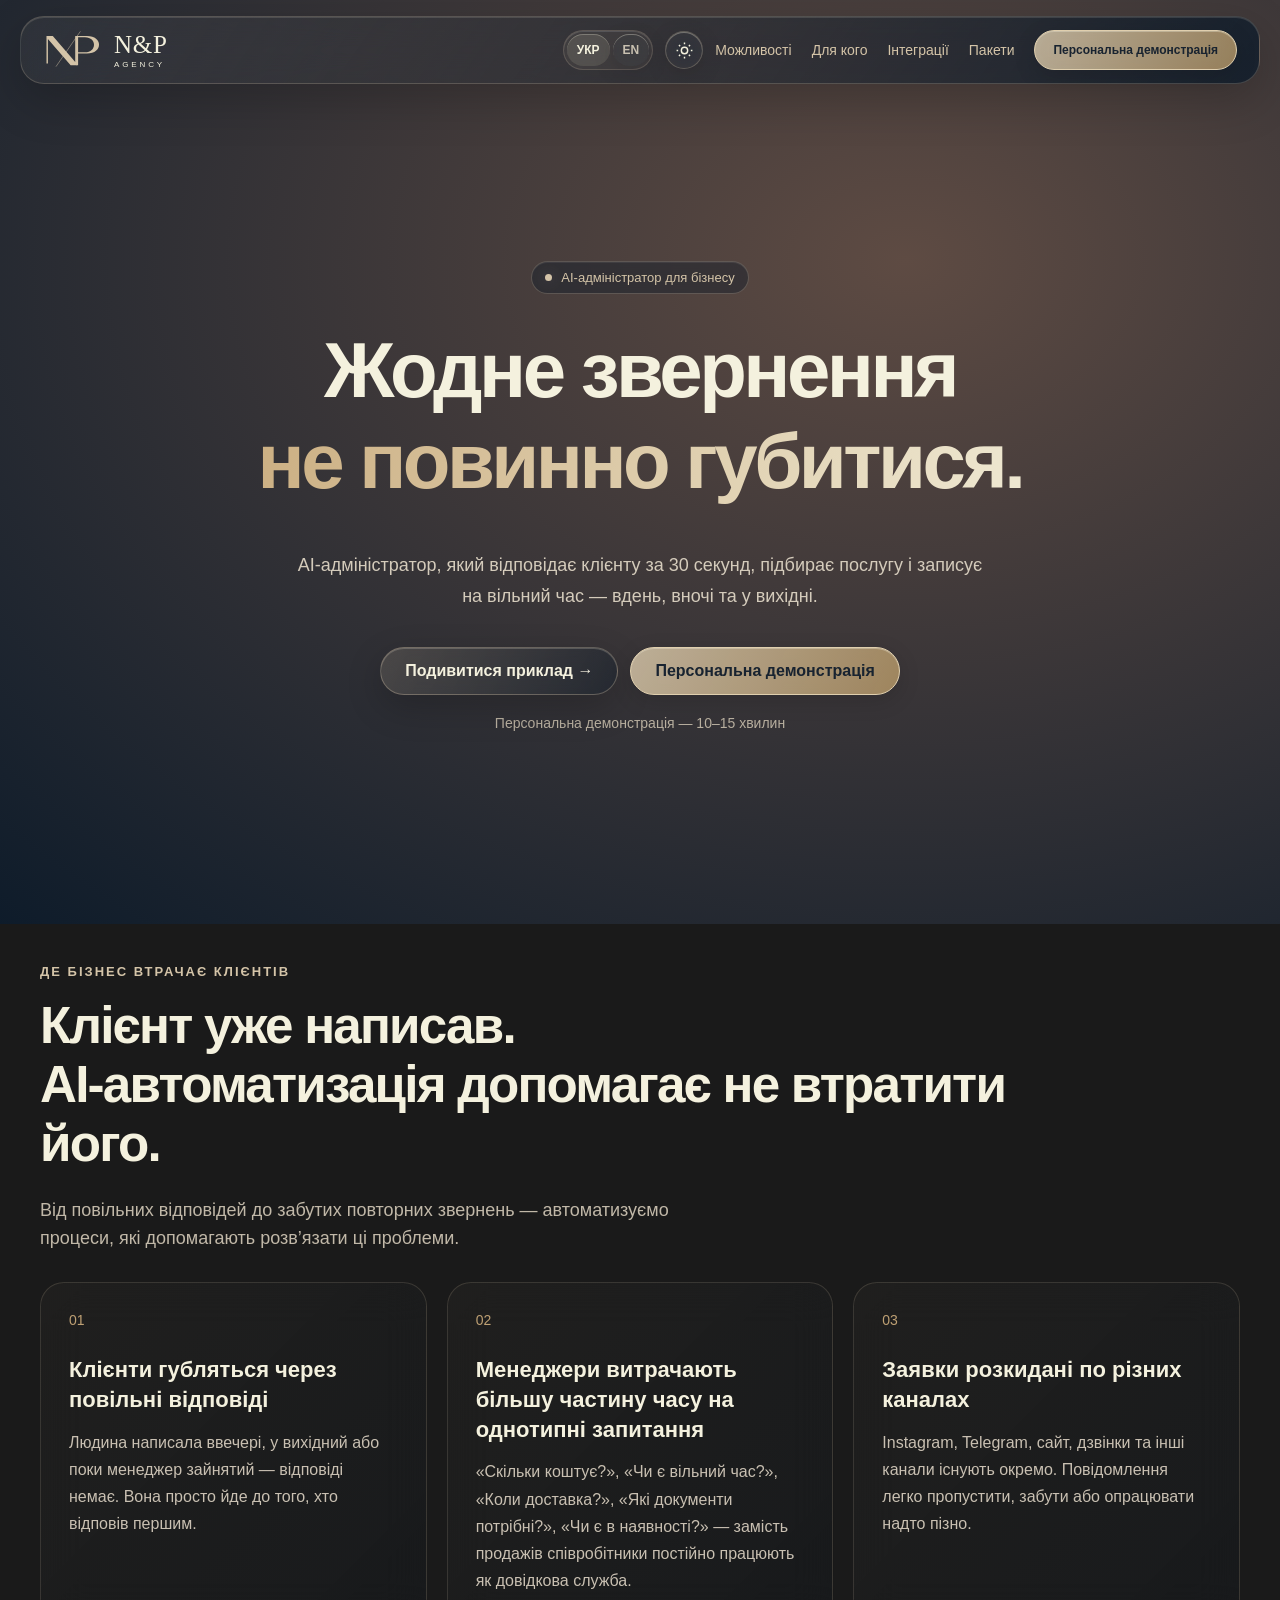
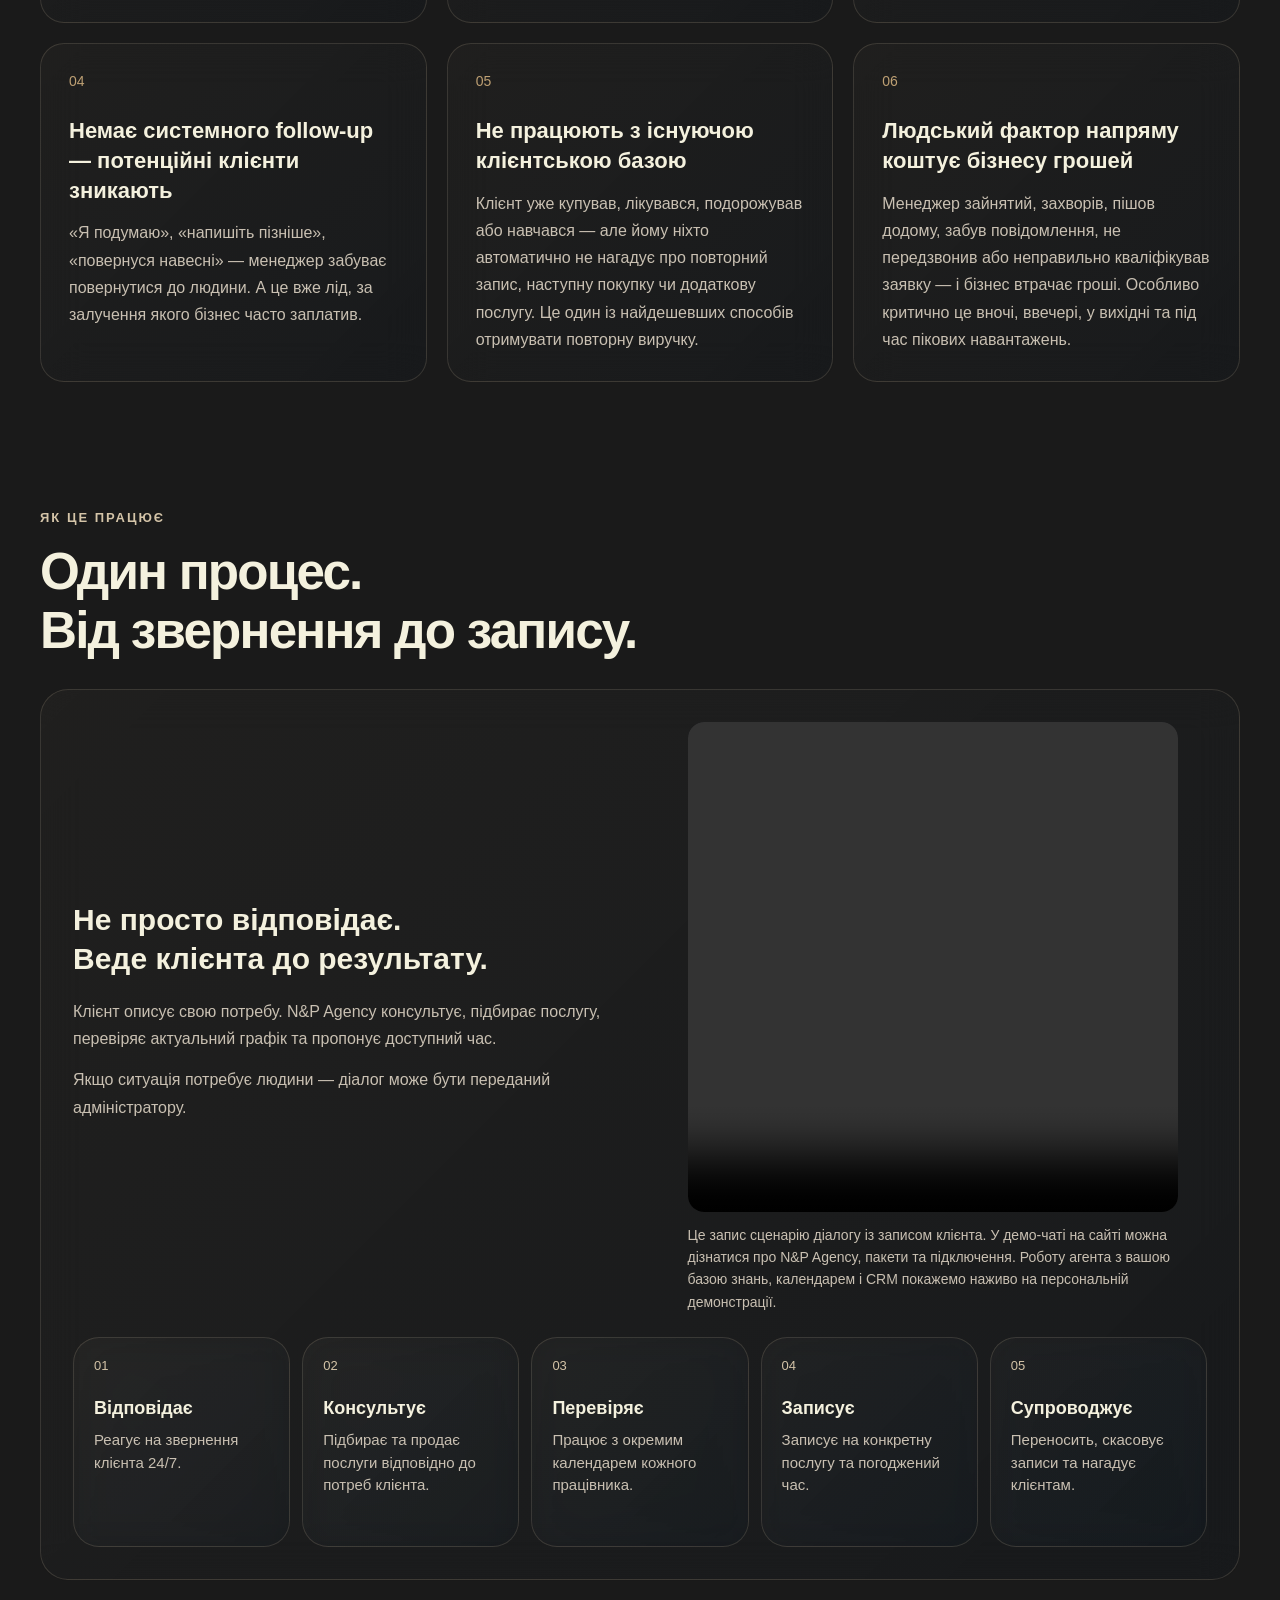
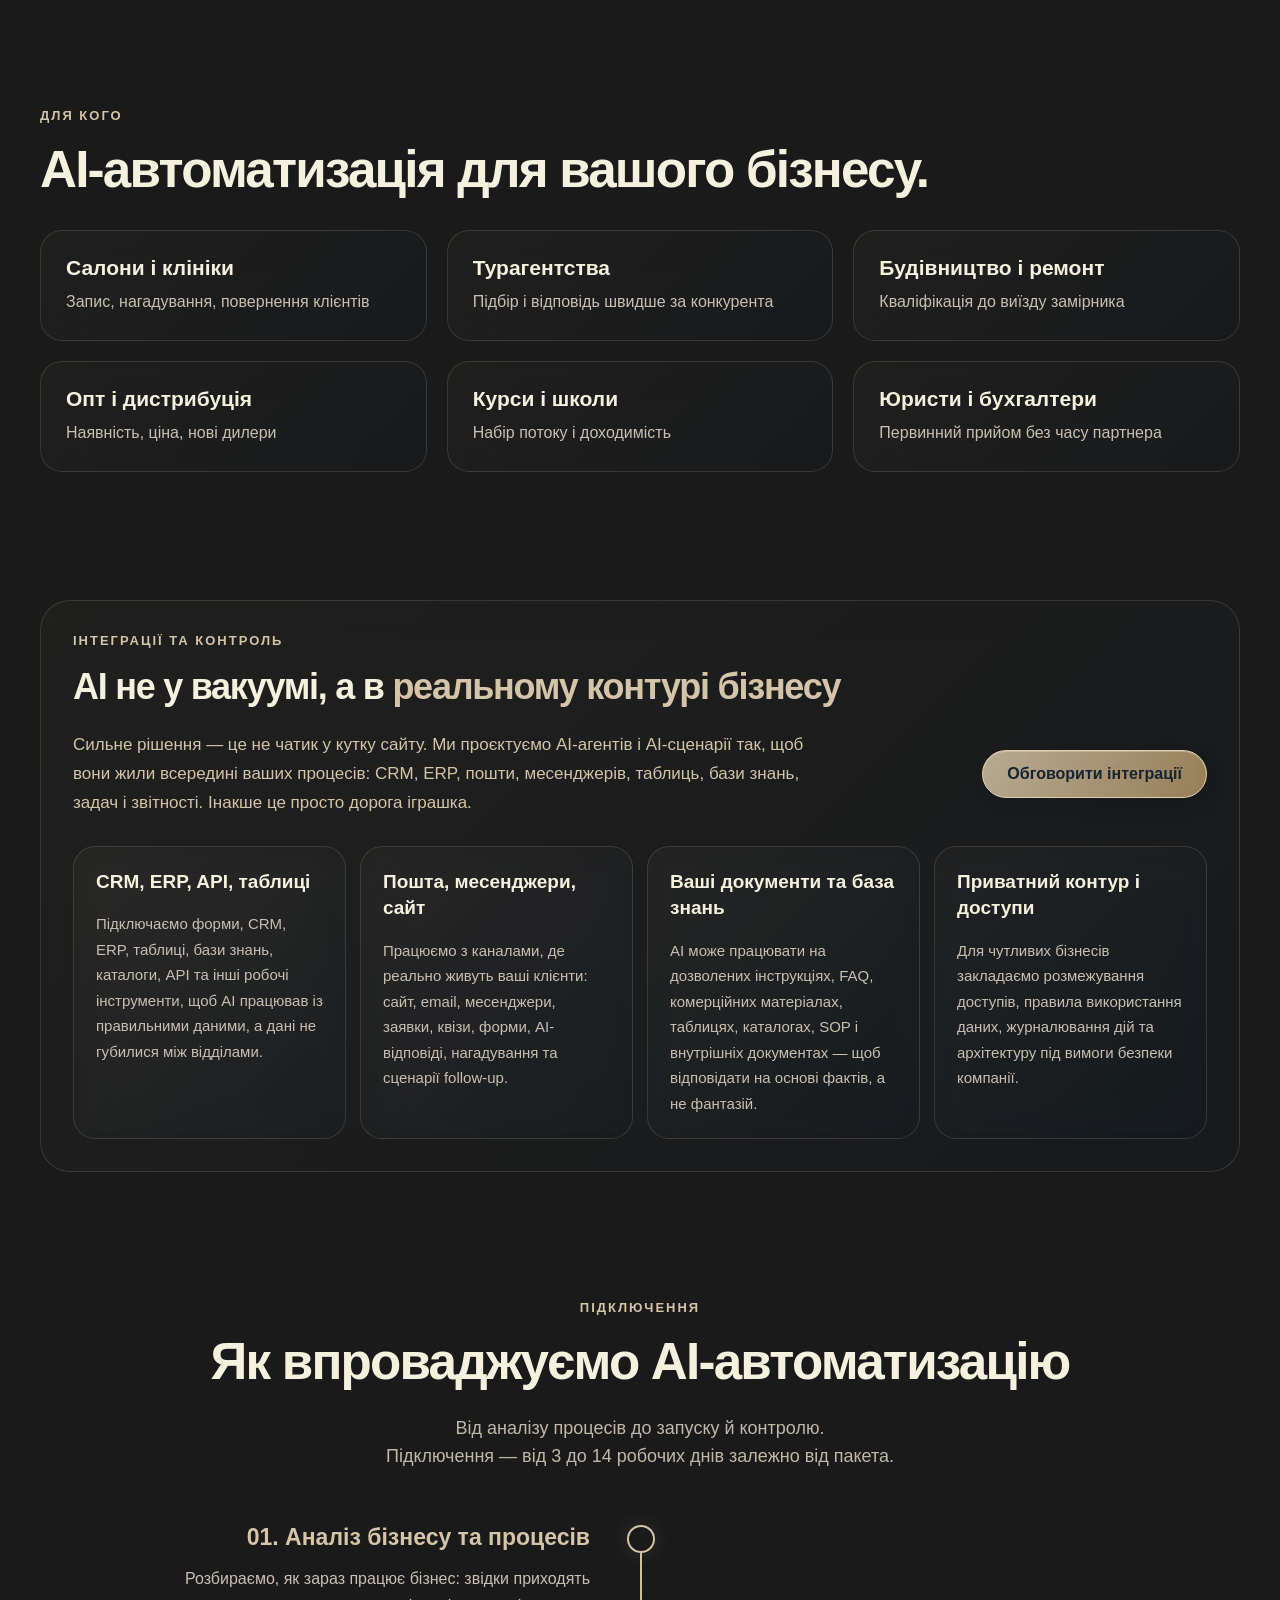
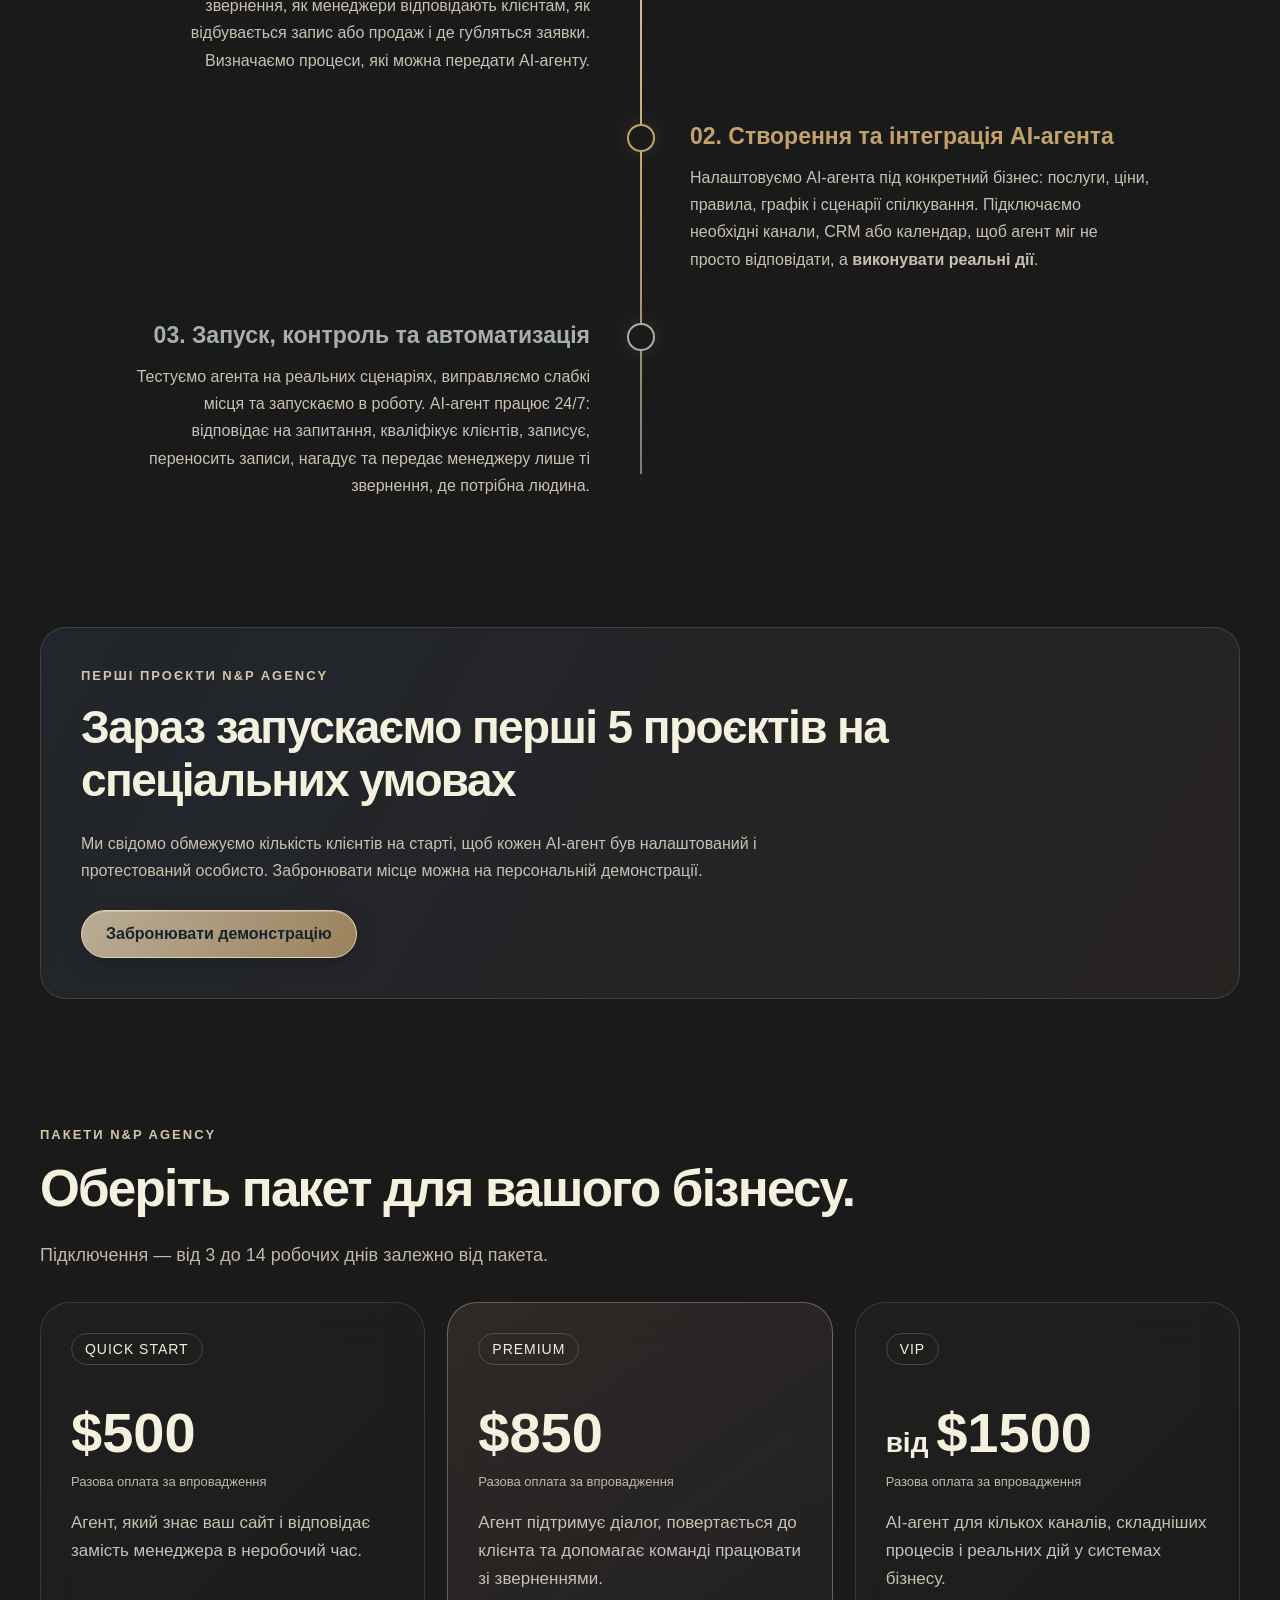
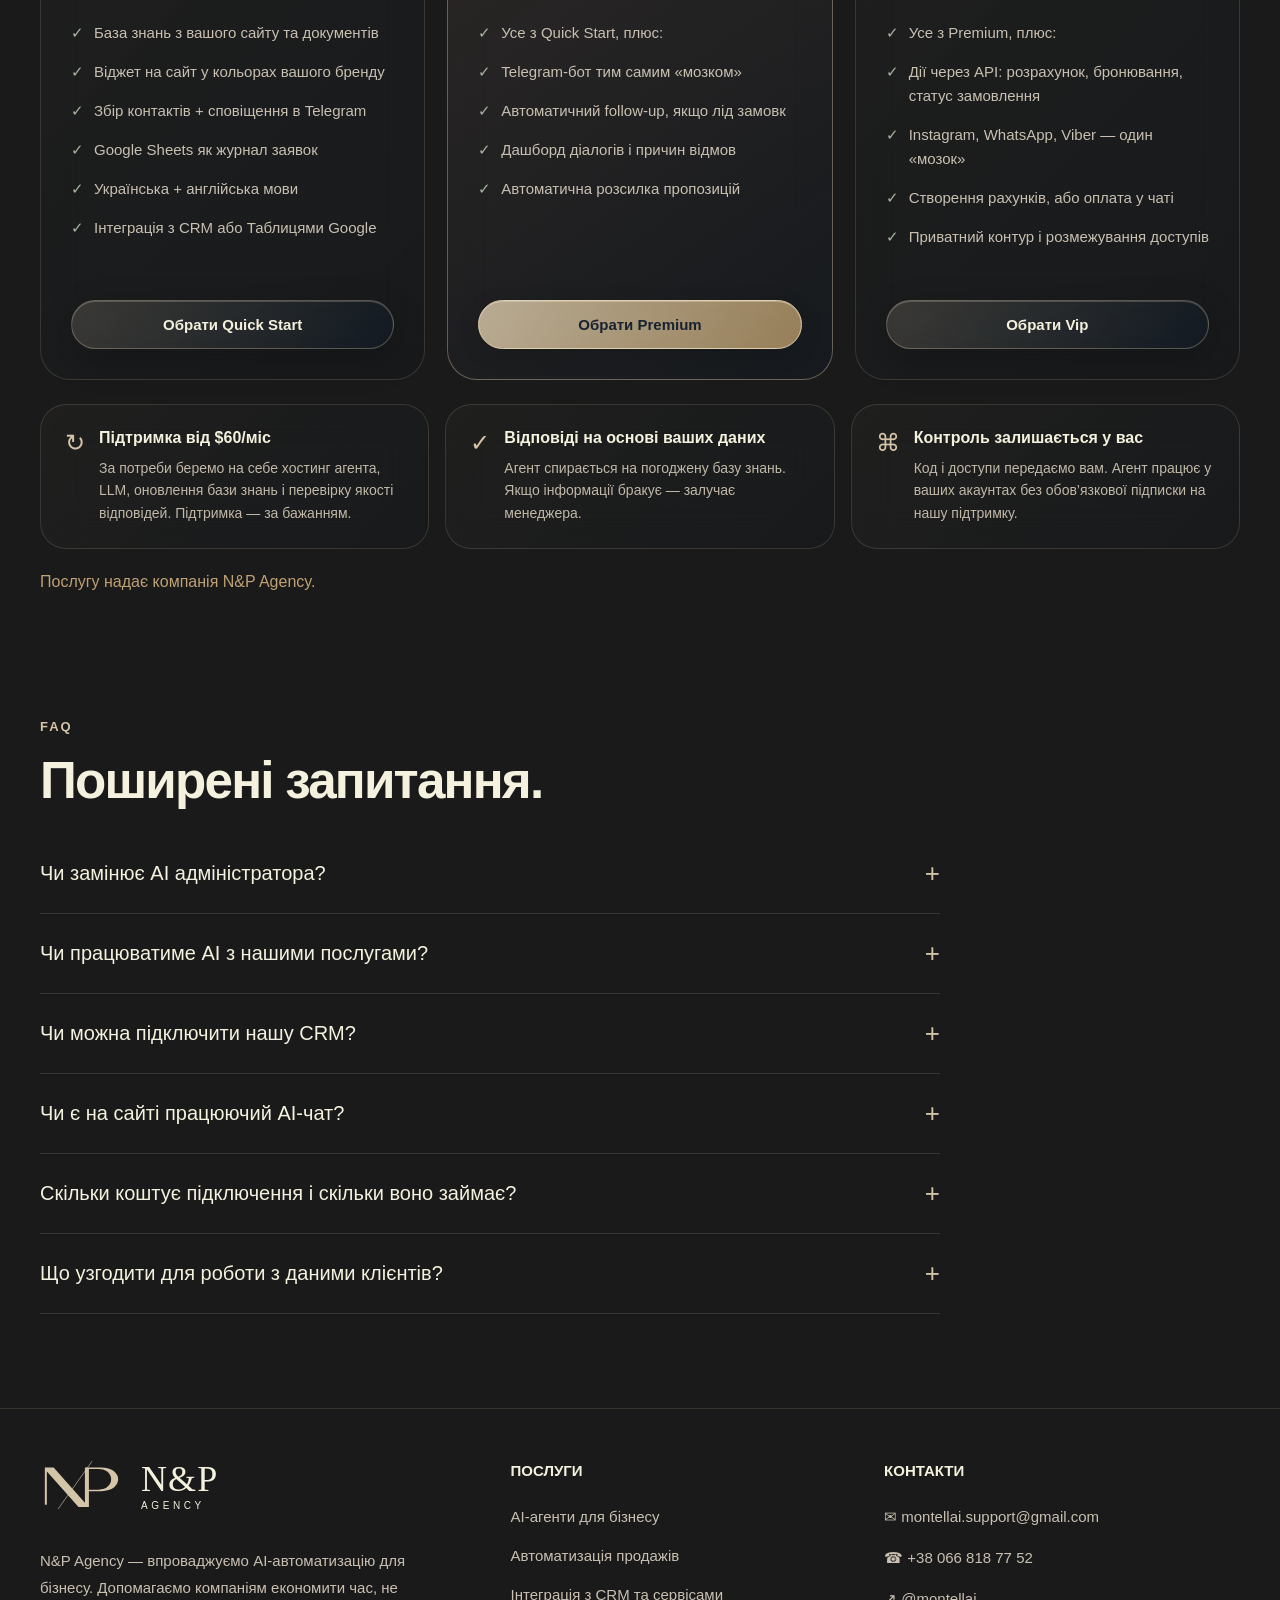
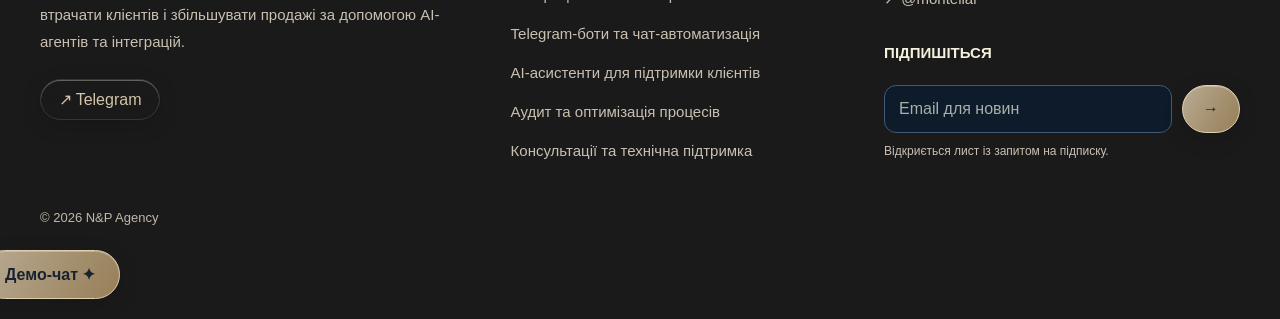
==== commit 64ab4371: "Add files via upload" ====
--- a/montell-ai/montell-ai/index.html
+++ b/montell-ai/montell-ai/index.html
@@ -957,16 +957,16 @@
 /* Shared frosted-card hover treatment */
 .glass{position:relative;isolation:isolate;transition:transform .38s cubic-bezier(.2,.75,.25,1),border-color .38s ease,box-shadow .38s ease;}
 .glass::before,.glass::after{content:"";position:absolute;inset:0;border-radius:inherit;pointer-events:none;z-index:-1;opacity:0;transition:opacity .4s ease,transform .6s cubic-bezier(.2,.75,.25,1);}
-.glass::before{background:radial-gradient(ellipse at 15% 0%,rgba(168,146,255,.22),transparent 65%);}
-.glass::after{inset:1px;background:linear-gradient(115deg,transparent 15%,rgba(255,255,255,.075) 40%,rgba(168,146,255,.11) 48%,transparent 75%);transform:scaleX(.94);}
+.glass::before{background:radial-gradient(ellipse at 15% 0%,rgba(212,196,168,.22),transparent 65%);}
+.glass::after{inset:1px;background:linear-gradient(115deg,transparent 15%,rgba(255,255,255,.075) 40%,rgba(212,196,168,.11) 48%,transparent 75%);transform:scaleX(.94);}
 .glass .number{transition:color .35s ease;}
 @media(hover:hover) and (pointer:fine){
- .glass:hover{transform:translateY(-7px);border-color:rgba(168,146,255,.65);box-shadow:0 18px 45px -22px rgba(0,0,0,.8),0 0 30px -14px rgba(94,75,67,.65),inset 0 1px 0 rgba(255,255,255,.1);}
+ .glass:hover{transform:translateY(-7px);border-color:rgba(212,196,168,.65);box-shadow:0 18px 45px -22px rgba(0,0,0,.8),0 0 30px -14px rgba(94,75,67,.65),inset 0 1px 0 rgba(255,255,255,.1);}
  .glass:hover::before,.glass:hover::after{opacity:1;transform:scaleX(1);}
  .glass:hover .number{color:#d4c4a8;}
  .agent-showcase.glass:hover{transform:translateY(-3px);}
 }
-.glass:focus-within{border-color:rgba(168,146,255,.65);box-shadow:0 0 0 2px rgba(168,146,255,.16);}
+.glass:focus-within{border-color:rgba(212,196,168,.65);box-shadow:0 0 0 2px rgba(212,196,168,.16);}
 @media(prefers-reduced-motion:reduce){.glass,.glass::before,.glass::after,.glass .number{transition:none!important;}.glass:hover,.agent-showcase.glass:hover{transform:none;}.glass::after{transform:none;}}
 
 
--- a/montell-ai/montell-ai/assets/brand.css
+++ b/montell-ai/montell-ai/assets/brand.css
@@ -69,3 +69,25 @@
 html[data-theme=light] .widget-msg.user{background:#415a77;color:#f4f1de}html[data-theme=light] .widget-msg.user strong{color:#f4f1de}
 html[data-theme=light] .widget-options button{background:#d4c4a855;border-color:#77807a;color:#0d1b2a}html[data-theme=light] .widget-log{scrollbar-color:#77807a #f4f1de}
 @media(max-width:600px){.logo{gap:6px}.logo .brand-mark{width:48px;height:39px}.brand-wordmark b{font-size:21px}.brand-wordmark small{font-size:7px}.hero-badge{font-size:12px}}
+
+/* Continuous backdrop and palette-consistent interactions. */
+#shader-background{inset:-24px;filter:blur(var(--scroll-blur,0px));opacity:1}
+#shader-background::after{background:rgba(26,26,26,var(--scroll-shade,0))}
+html[data-theme=light] #shader-background::after{background:rgba(244,241,222,var(--scroll-shade,0))}
+html[data-theme=light] #shader-background>div{opacity:.24}
+.timeline::before{background:linear-gradient(#d4c4a8,#c3a16a,#77807a)}
+.timeline-step:nth-child(1) h3{color:#d4c4a8}.timeline-step:nth-child(2) h3{color:#c3a16a}.timeline-step:nth-child(3) h3{color:#a5b0a6}
+.timeline-step:nth-child(2) .timeline-dot{border-color:#c3a16a}.timeline-step:nth-child(3) .timeline-dot{border-color:#a5b0a6}
+html[data-theme=light] .timeline-step:nth-child(1) h3{color:#5e4b43}html[data-theme=light] .timeline-step:nth-child(2) h3{color:#785b32}html[data-theme=light] .timeline-step:nth-child(3) h3{color:#4d6456}
+.glass::before{background:radial-gradient(ellipse at 15% 0%,#d4c4a838,transparent 65%)}
+.glass::after{background:linear-gradient(115deg,transparent 15%,#f4f1de13 40%,#d4c4a81c 48%,transparent 75%)}
+@media(hover:hover){.glass:hover{border-color:#c3a16aaa;box-shadow:0 18px 45px -22px #0009,0 0 30px -14px #c3a16a88,inset 0 1px #f4f1de22}html[data-theme=light] .glass:hover{border-color:#94785299;box-shadow:0 18px 40px -22px #5e4b4366,inset 0 1px #fff9}}
+:is(button,a.button,.language-switch a,.social-link,[role=button]){position:relative;isolation:isolate;backdrop-filter:blur(12px) saturate(1.15);box-shadow:inset 0 1px #f4f1de55,0 6px 22px #0002}
+.liquid-target>.liquid-layer{display:block;position:absolute!important;inset:0!important;width:100%!important;height:100%!important;z-index:-1;pointer-events:none;border-radius:inherit;opacity:.35}
+.button{background:linear-gradient(120deg,#d4c4a8d9,#b99a68c9)}
+.button.ghost{background:linear-gradient(120deg,#d4c4a82b,#0d1b2a66)}
+html[data-theme=light] .button{background:linear-gradient(120deg,#0d1b2ae8,#415a77dd)}
+html[data-theme=light] .button.ghost{background:linear-gradient(120deg,#f4f1ded9,#d4c4a8bb)}
+@media(prefers-reduced-motion:reduce){#shader-background{display:block;filter:none}.liquid-layer{display:none!important}}
+
+summary.liquid-target{border-radius:14px;padding-left:14px;padding-right:14px}.liquid-target:disabled{opacity:.55}
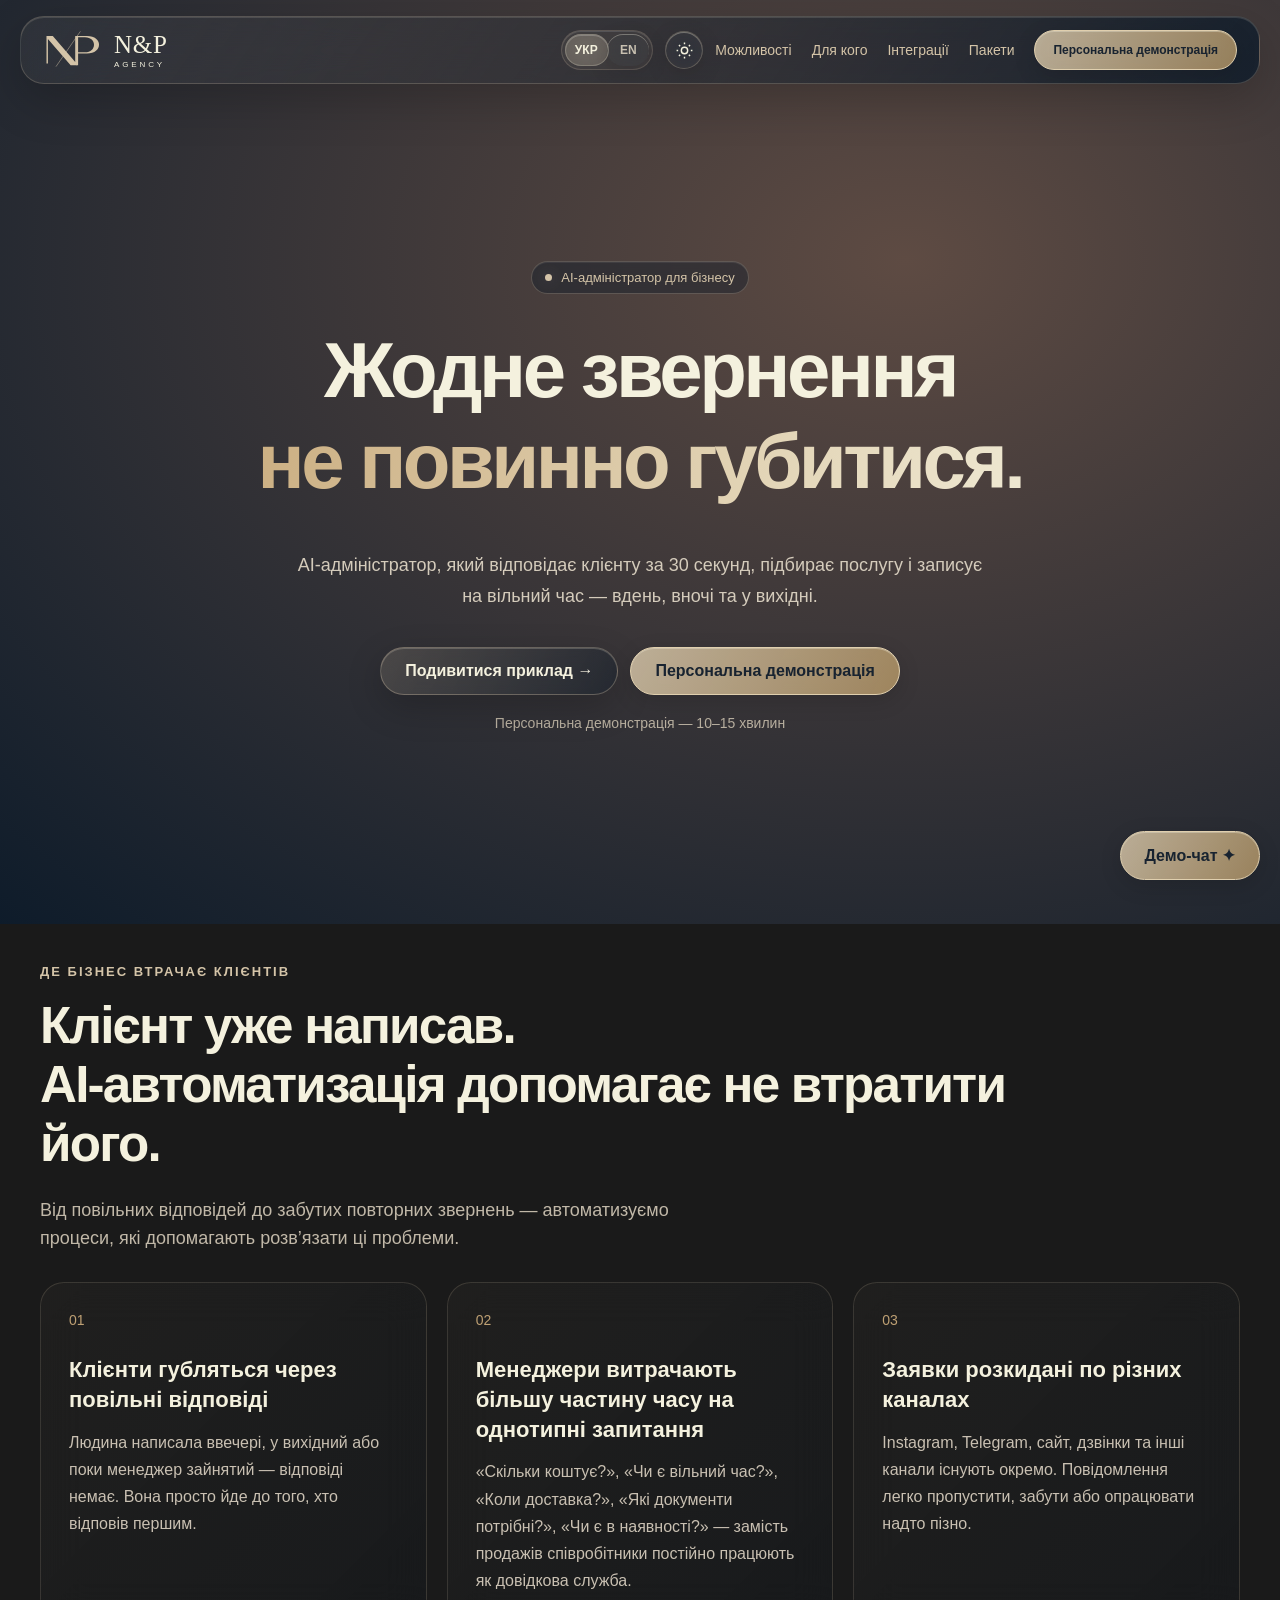
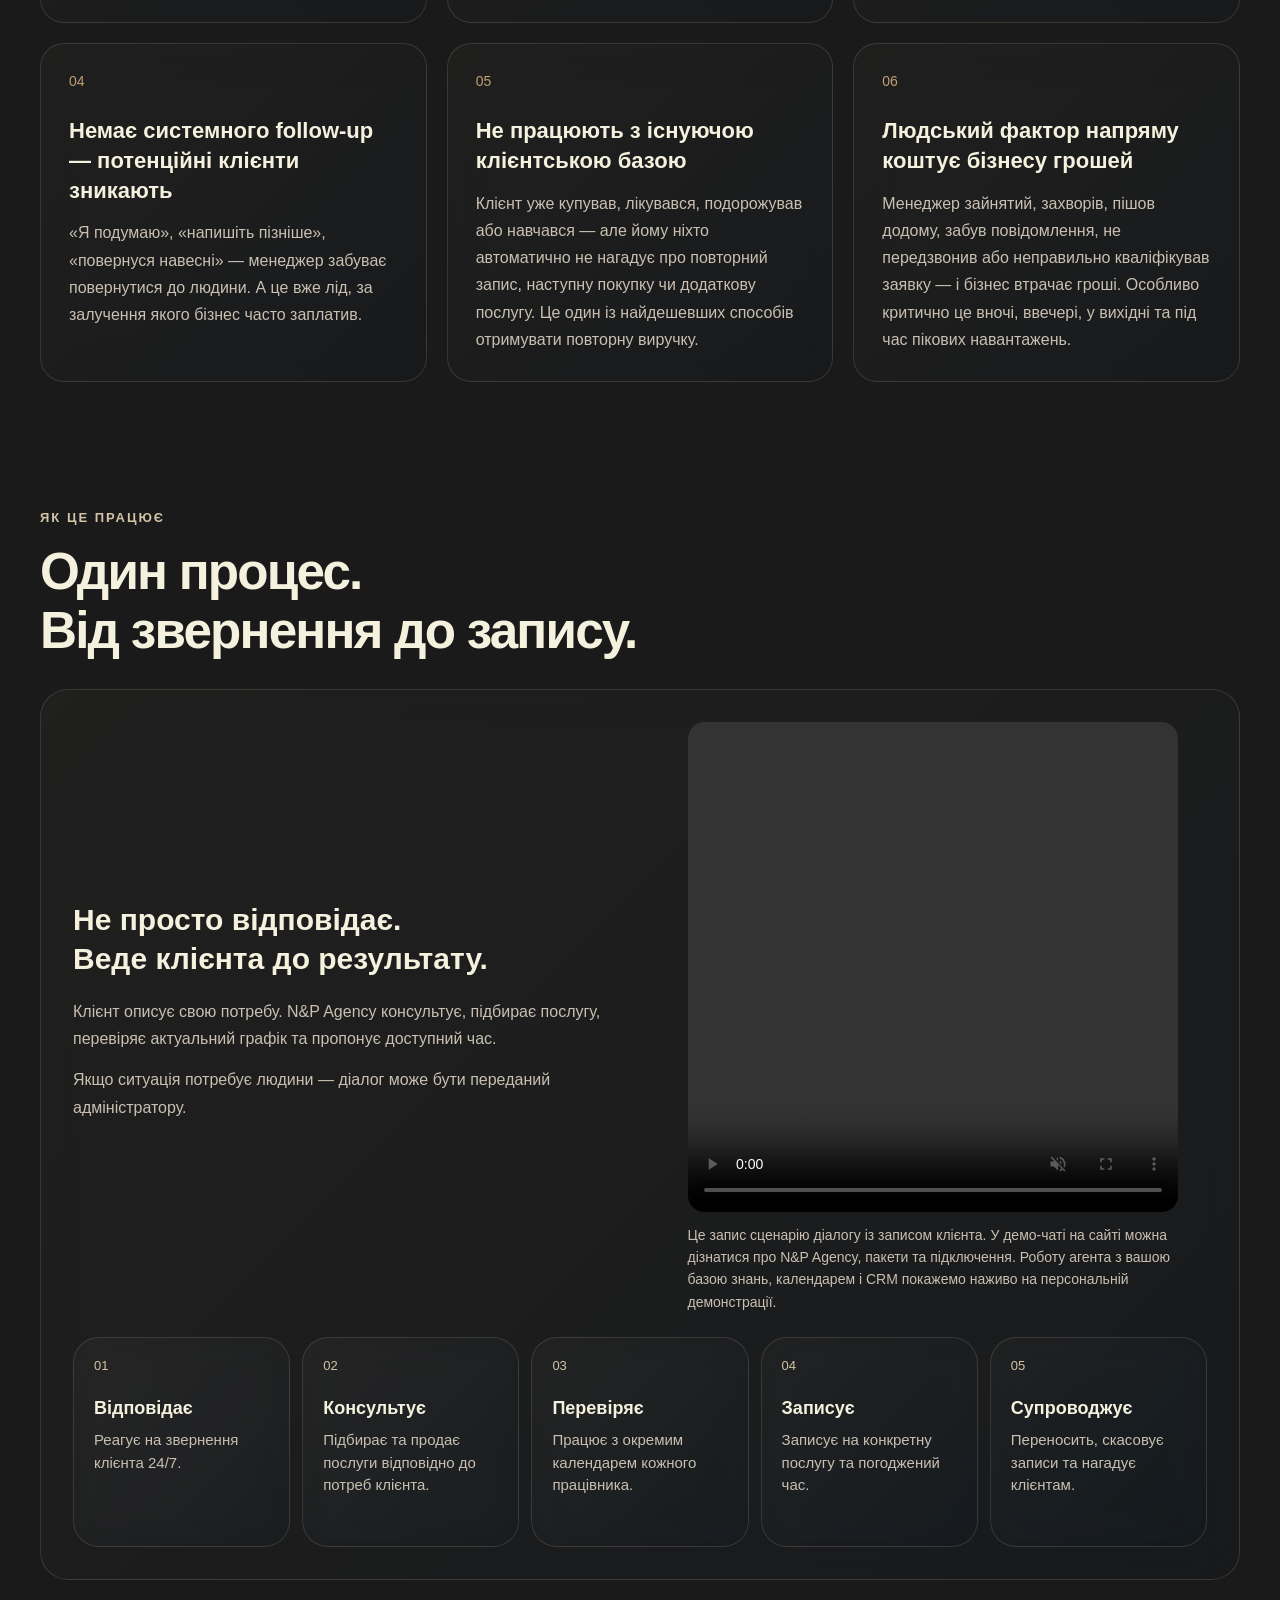
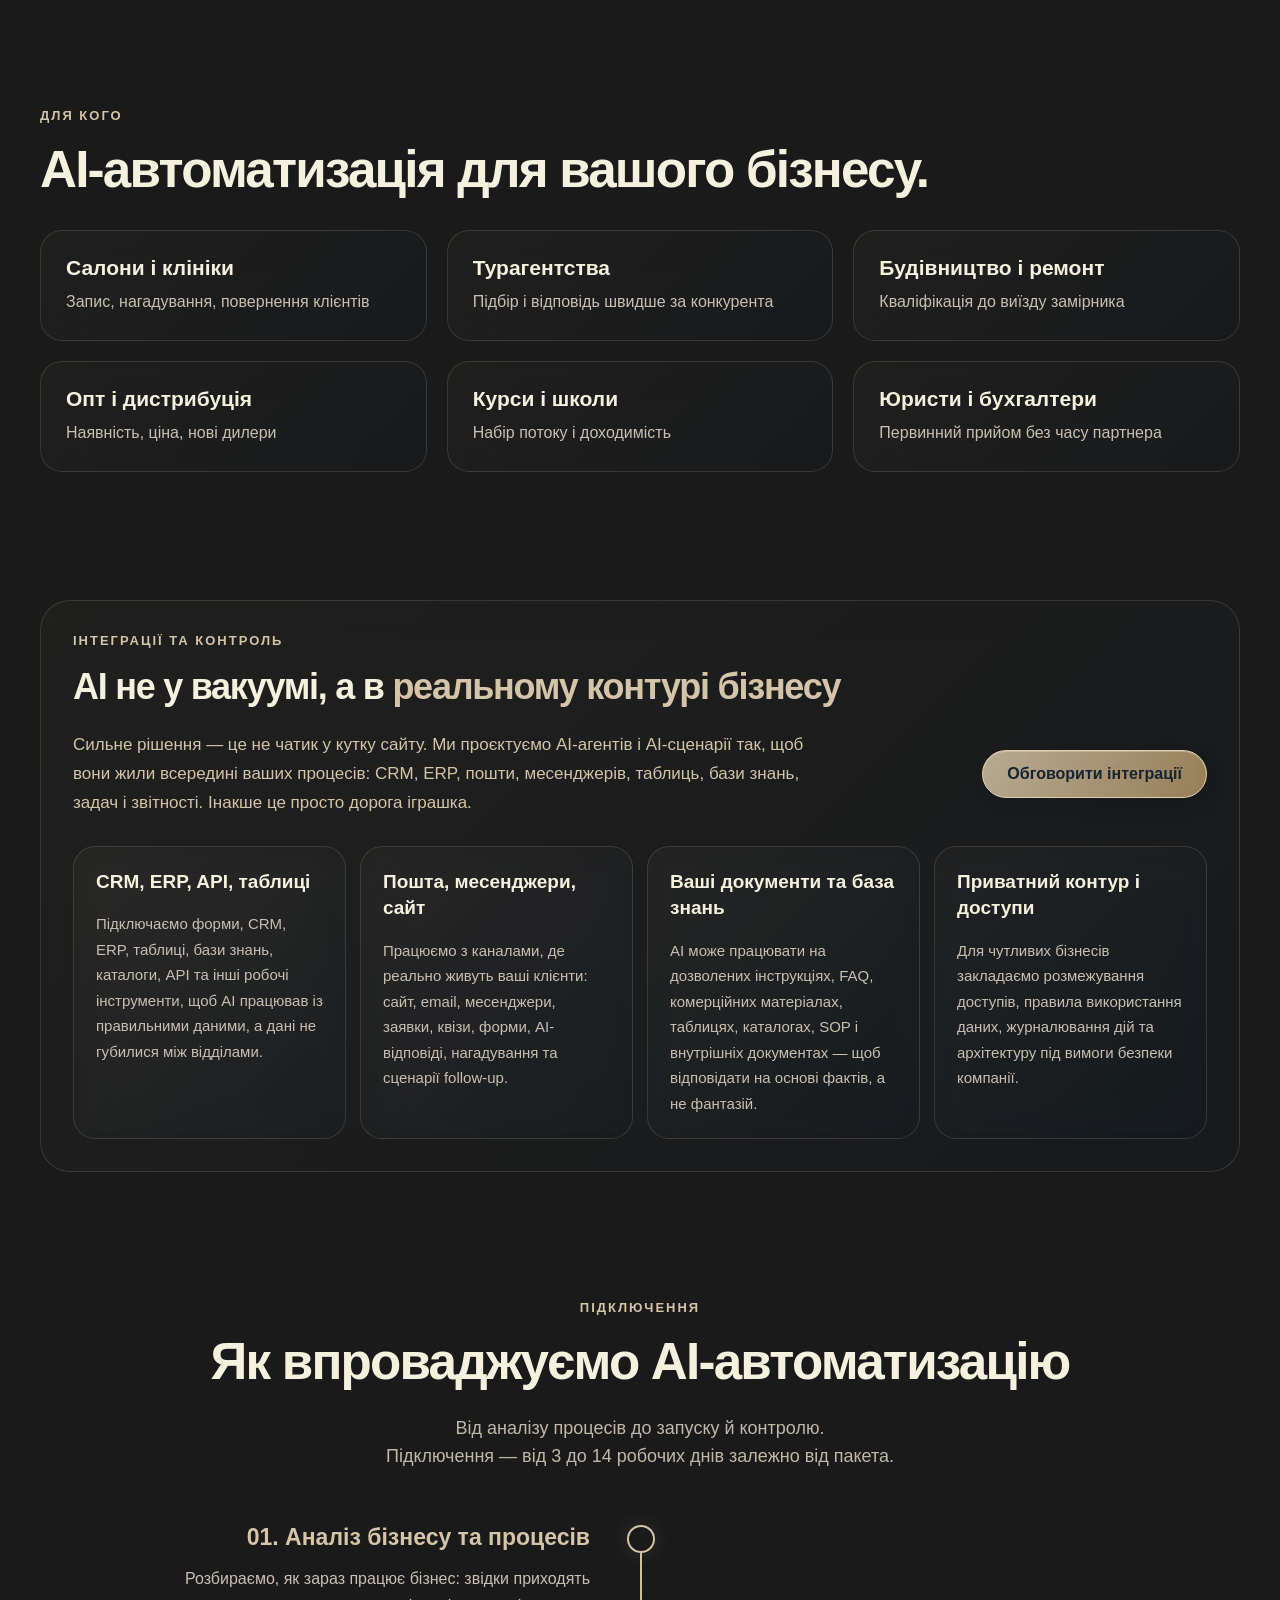
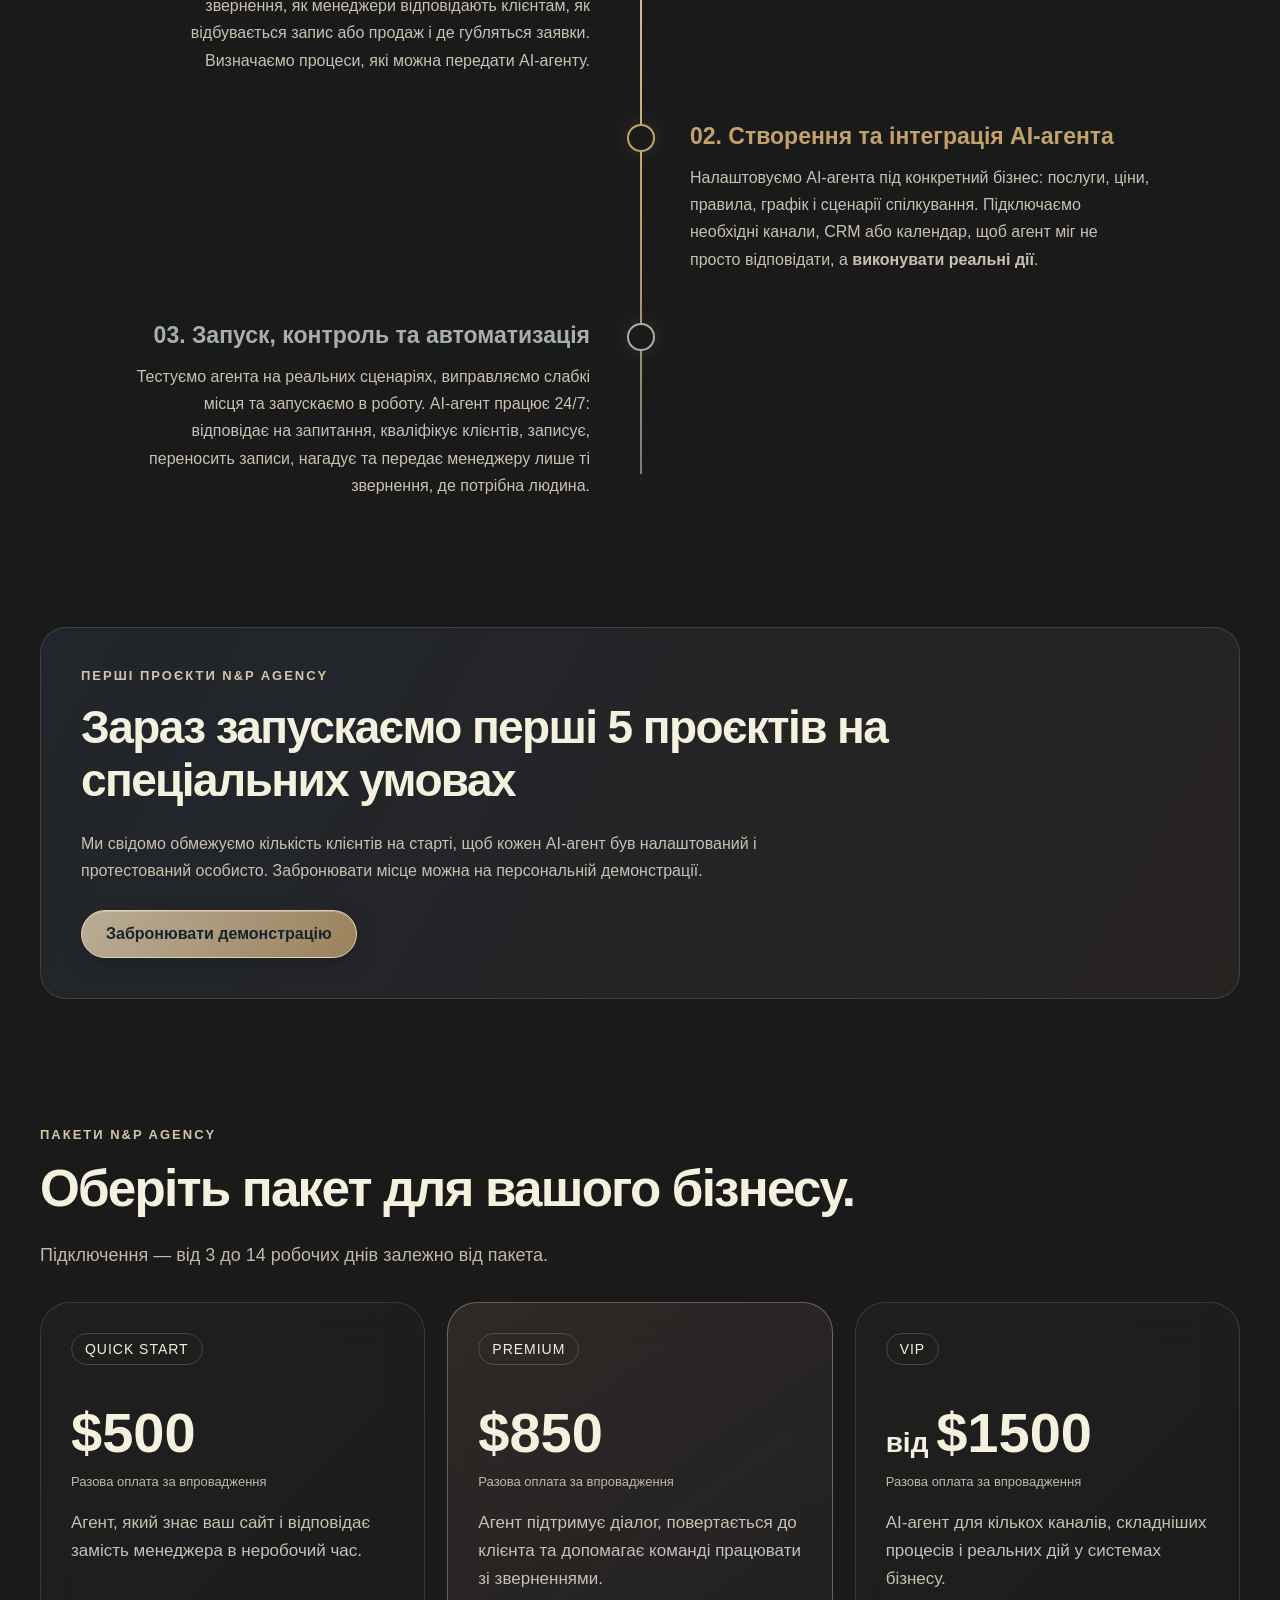
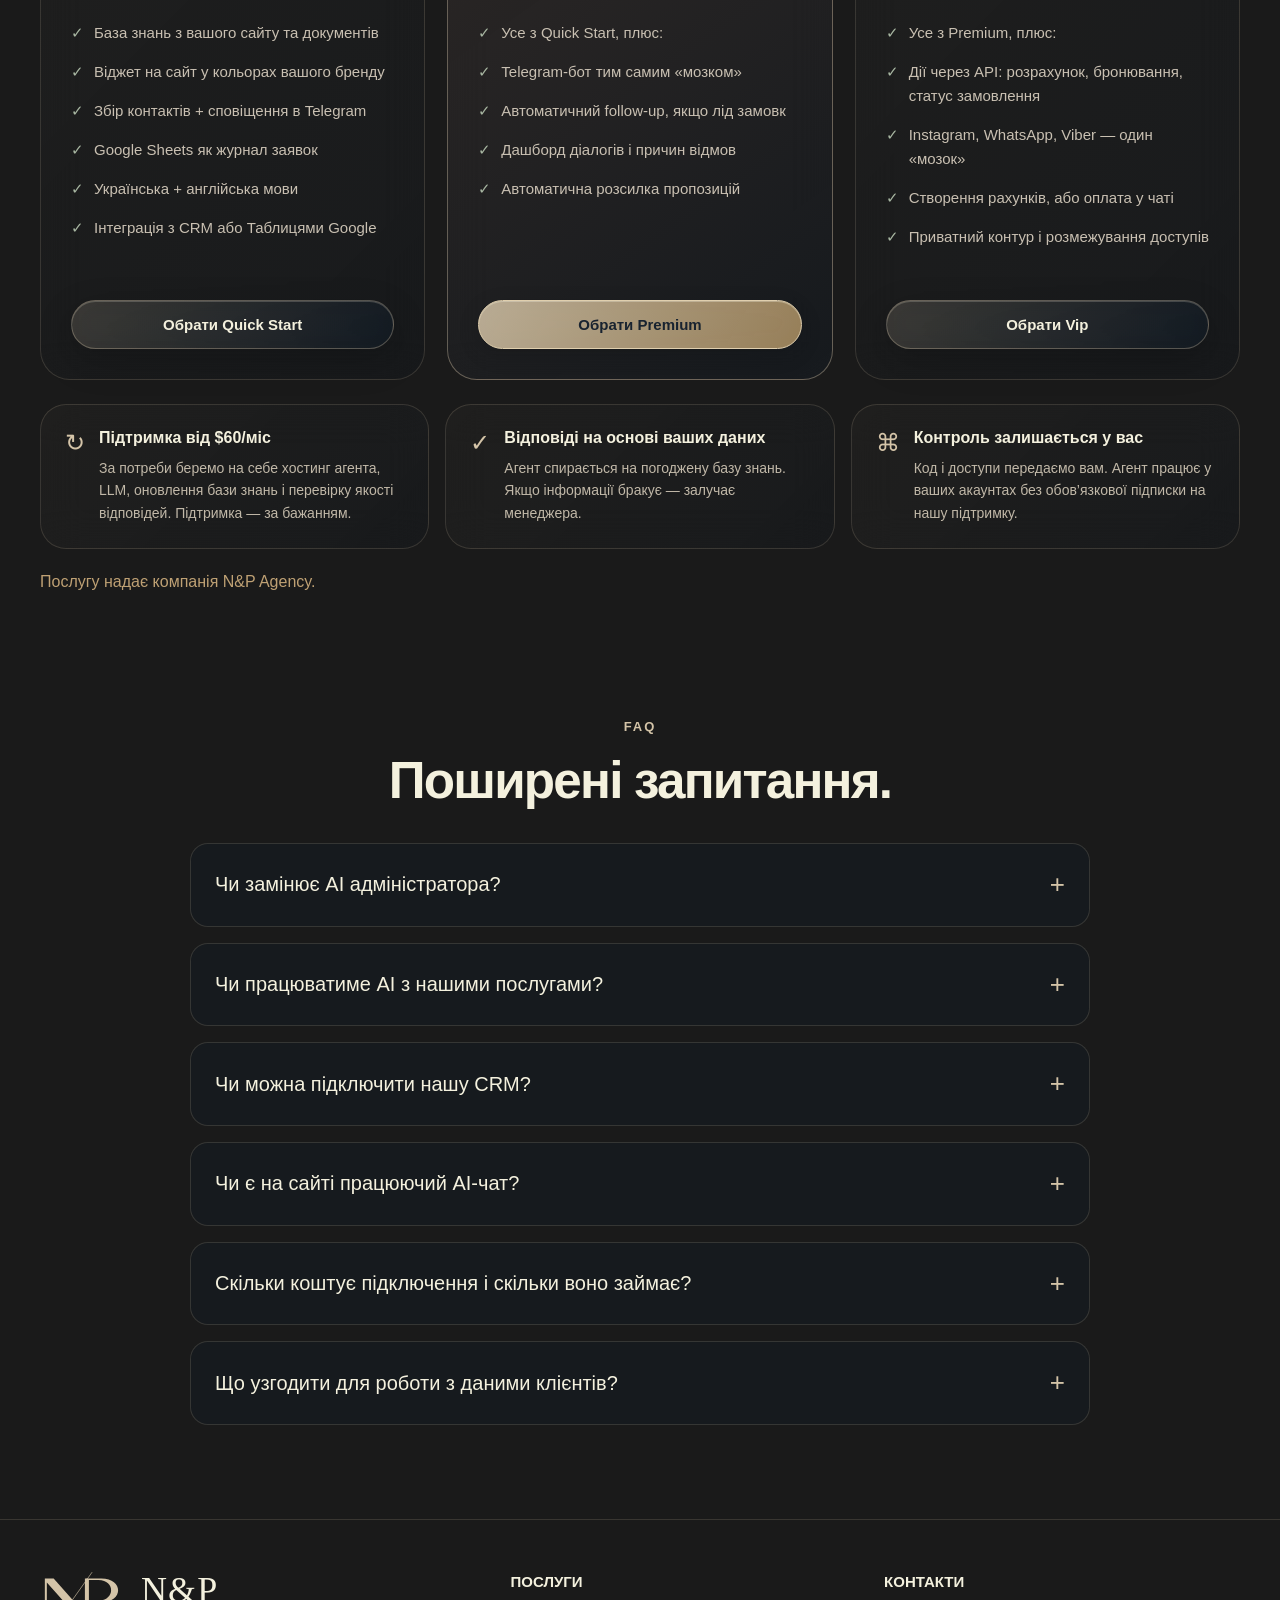
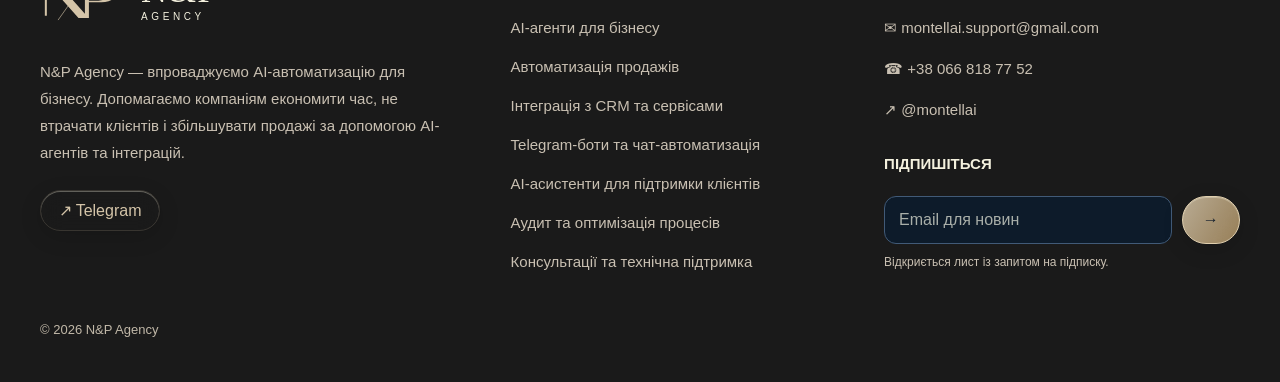
==== commit 7701e9c6: "Add files via upload" ====
--- a/montell-ai/montell-ai/index.html
+++ b/montell-ai/montell-ai/index.html
@@ -15,16 +15,16 @@
   <meta property="og:url" content="https://montell-site.vercel.app/" />
   <meta property="og:title" content="N&amp;P Agency — AI-адміністратор для бізнесу" />
   <meta property="og:description" content="N&amp;P Agency автоматизує комунікацію з клієнтами, працює з розкладом та допомагає доводити звернення до запису 24/7." />
-  <meta property="og:image" content="https://montell-site.vercel.app/preview-np.png" />
-  <meta property="og:image:width" content="1200" />
-  <meta property="og:image:height" content="630" />
+  <meta property="og:image" content="https://montell-site.vercel.app/preview-uk-20261006.png" />
+  <meta property="og:image:width" content="1672" />
+  <meta property="og:image:height" content="941" />
   <meta property="og:image:type" content="image/png" />
   <meta property="og:image:alt" content="N&amp;P Agency — AI-адміністратор для бізнесу" />
   <meta property="og:locale" content="uk_UA" />
   <meta name="twitter:card" content="summary_large_image" />
   <meta name="twitter:title" content="N&amp;P Agency — AI-адміністратор для бізнесу" />
   <meta name="twitter:description" content="N&amp;P Agency автоматизує комунікацію з клієнтами, працює з розкладом та допомагає доводити звернення до запису 24/7." />
-  <meta name="twitter:image" content="https://montell-site.vercel.app/preview.png" />
+  <meta name="twitter:image" content="https://montell-site.vercel.app/preview-uk-20261006.png" />
   <meta name="twitter:image:alt" content="N&amp;P Agency — AI-адміністратор для бізнесу" />
   <style>
     :root {
--- a/montell-ai/montell-ai/assets/brand.css
+++ b/montell-ai/montell-ai/assets/brand.css
@@ -91,3 +91,41 @@
 @media(prefers-reduced-motion:reduce){#shader-background{display:block;filter:none}.liquid-layer{display:none!important}}
 
 summary.liquid-target{border-radius:14px;padding-left:14px;padding-right:14px}.liquid-target:disabled{opacity:.55}
+
+/* Animated controls, fixed chat launcher and centred FAQ. */
+.language-switch{position:relative;isolation:isolate;gap:0;padding:3px}
+.language-switch a{position:relative;width:42px;text-align:center;z-index:1;padding:10px 0!important}
+.language-switch::before{content:'';position:absolute;z-index:0;left:3px;top:3px;bottom:3px;width:42px;border-radius:999px;background:#d4c4a838;border:1px solid #f4f1de44;box-shadow:inset 0 1px #fff4;transition:transform .32s cubic-bezier(.22,1,.36,1),background-color .5s}
+html[lang=en] .language-switch::before,.language-switch[data-selected=en]::before{transform:translateX(42px)}
+.language-switch[data-selected=uk]::before{transform:translateX(0)}
+.language-switch a[aria-current],html[data-theme=light] .language-switch a[aria-current]{background:transparent;box-shadow:none}
+html[data-theme=light] .language-switch::before{background:#f4f1de;border-color:#5e4b4333}
+.language-changing .language-switch{animation:language-pulse .32s ease}
+@keyframes language-pulse{50%{box-shadow:0 0 18px #d4c4a855}}
+::view-transition-old(root){animation:theme-out .55s ease both}
+::view-transition-new(root){animation:theme-in .55s ease both}
+@keyframes theme-out{to{opacity:0}}@keyframes theme-in{from{opacity:0}to{opacity:1}}
+body,nav .nav-inner,.glass,.widget,input,textarea,.faq-item,.theme-toggle{transition:background-color .55s ease,color .55s ease,border-color .55s ease,box-shadow .55s ease,transform .38s ease}
+#shader-background>div{transition:opacity .55s ease}
+button.chat-launch.liquid-target,button.chat-launch{position:fixed!important;left:auto!important;top:auto!important;right:max(20px,env(safe-area-inset-right))!important;bottom:max(20px,env(safe-area-inset-bottom))!important;z-index:201;margin:0;max-width:calc(100vw - 40px)}
+#faq .container{max-width:920px;margin-inline:auto}
+#faq .kicker,#faq h2{text-align:center;margin-inline:auto}
+#faq .faq{display:grid;gap:16px;margin:32px auto 0;width:100%}
+#faq .faq-item{border:1px solid var(--stroke);border-radius:18px;background:#0d1b2a44}
+#faq summary{padding:22px 24px;line-height:1.45;text-align:left}
+#faq .faq-content p{padding:0 24px 24px;margin:0;line-height:1.7}
+html[data-theme=light] #faq .faq-item{background:#f4f1de99}
+@media(max-width:600px){#faq summary{padding:18px;font-size:17px}#faq .faq-content p{padding:0 18px 18px}.language-switch a{width:36px}.language-switch::before{width:36px}html[lang=en] .language-switch::before,.language-switch[data-selected=en]::before{transform:translateX(36px)}.language-switch[data-selected=uk]::before{transform:translateX(0)}}
+@media(prefers-reduced-motion:reduce){.language-switch::before,body,nav .nav-inner,.glass,.widget,input,textarea,.faq-item,.theme-toggle,#shader-background>div{transition:none}.language-changing .language-switch{animation:none}}
+
+/* Visible ivory / sage / gold motion, retaining readable dark text. */
+html[data-theme=light] #shader-background>div{opacity:.58;filter:saturate(.7) brightness(1.55)}
+html[data-theme=light] #shader-background::after{background:rgba(244,241,222,.12)}
+.widget{transform-origin:bottom right}
+.widget header{align-items:center;gap:16px}
+.widget header button.chat-close{display:inline-flex;align-items:center;justify-content:center;width:36px;height:36px;min-width:36px;padding:0;flex:0 0 36px;border-radius:50%;border:1px solid #d4c4a844;background:#d4c4a814;color:#f4f1de;line-height:1;overflow:hidden;transition:background-color .2s,transform .2s}
+.widget header button.chat-close svg{display:block;width:18px;height:18px;pointer-events:none}
+.widget header button.chat-close:hover{background:#d4c4a833;transform:rotate(90deg)}
+html[data-theme=light] .widget header button.chat-close{background:#d4c4a855;border-color:#5e4b4344;color:#0d1b2a}
+.widget header button.chat-close:focus-visible{outline:2px solid var(--purple2);outline-offset:3px}
+@media(prefers-reduced-motion:reduce){.widget header button.chat-close{transition:none}.widget header button.chat-close:hover{transform:none}}
